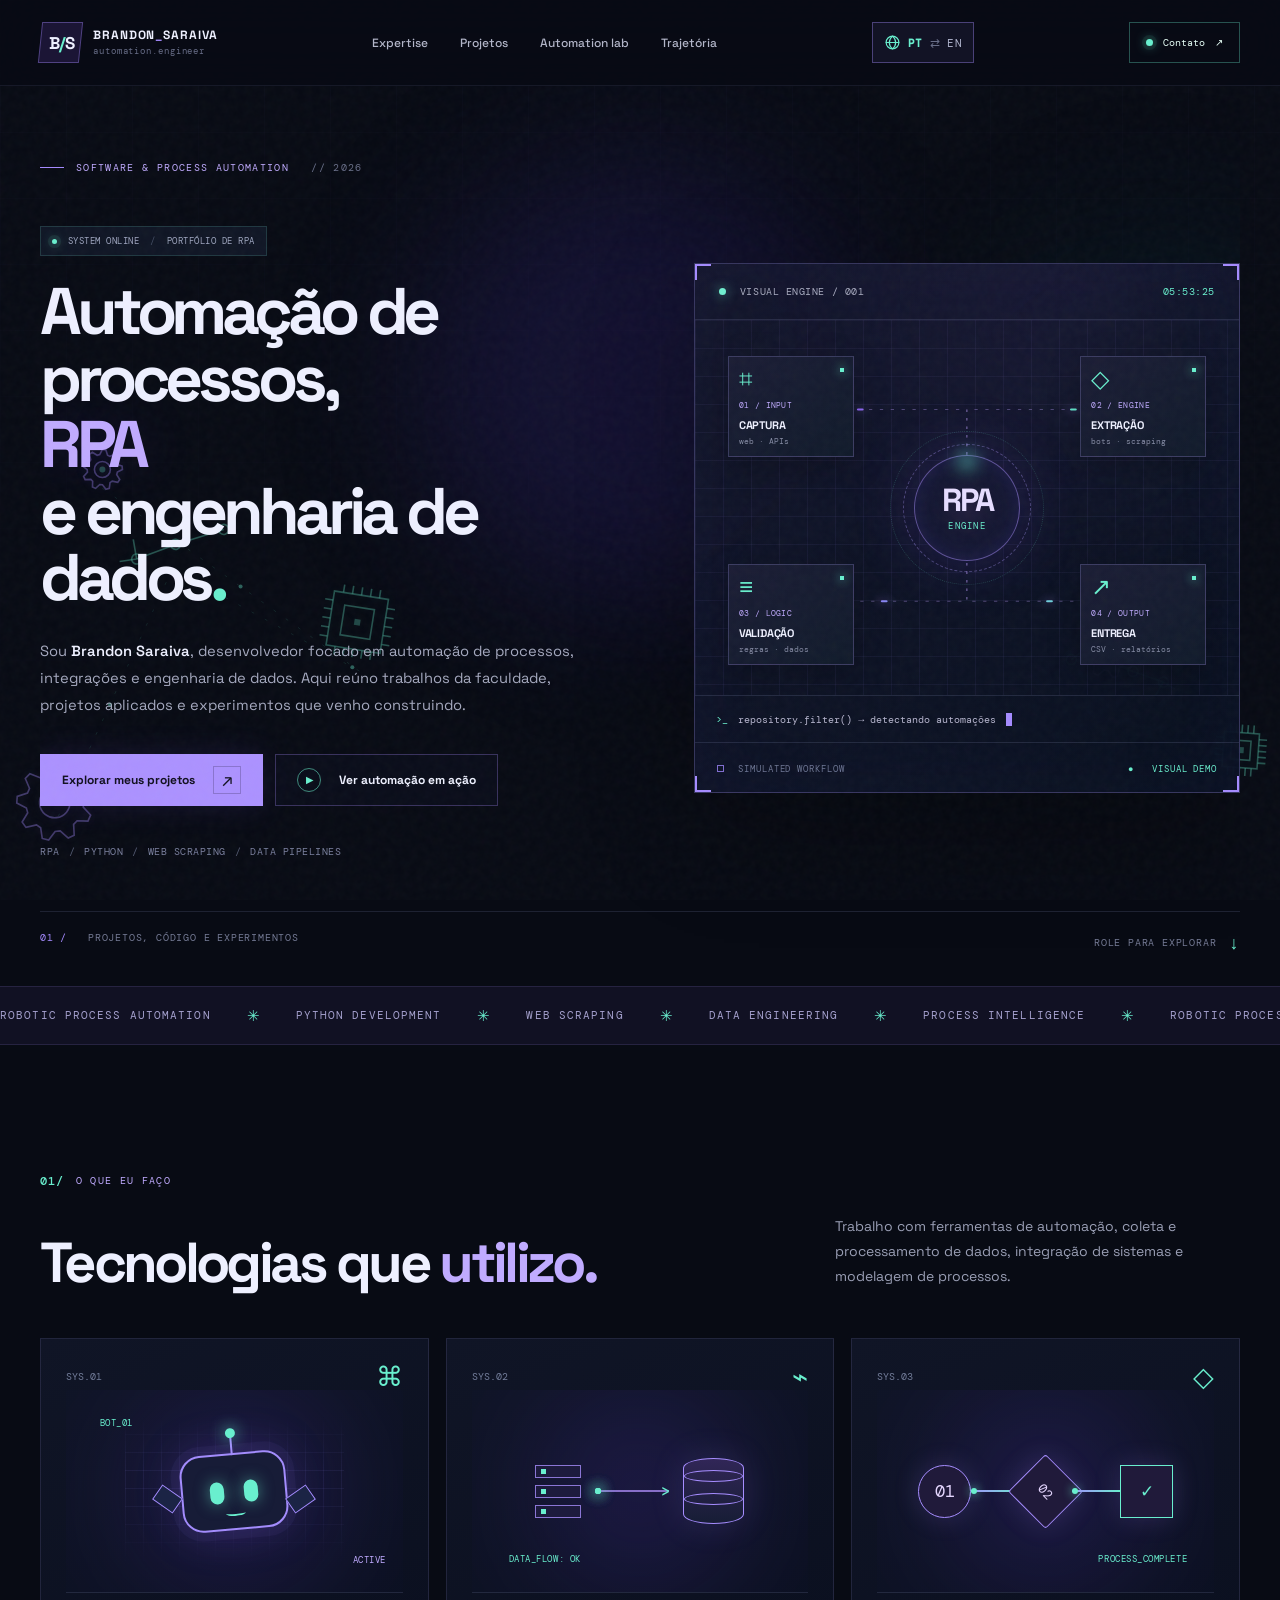
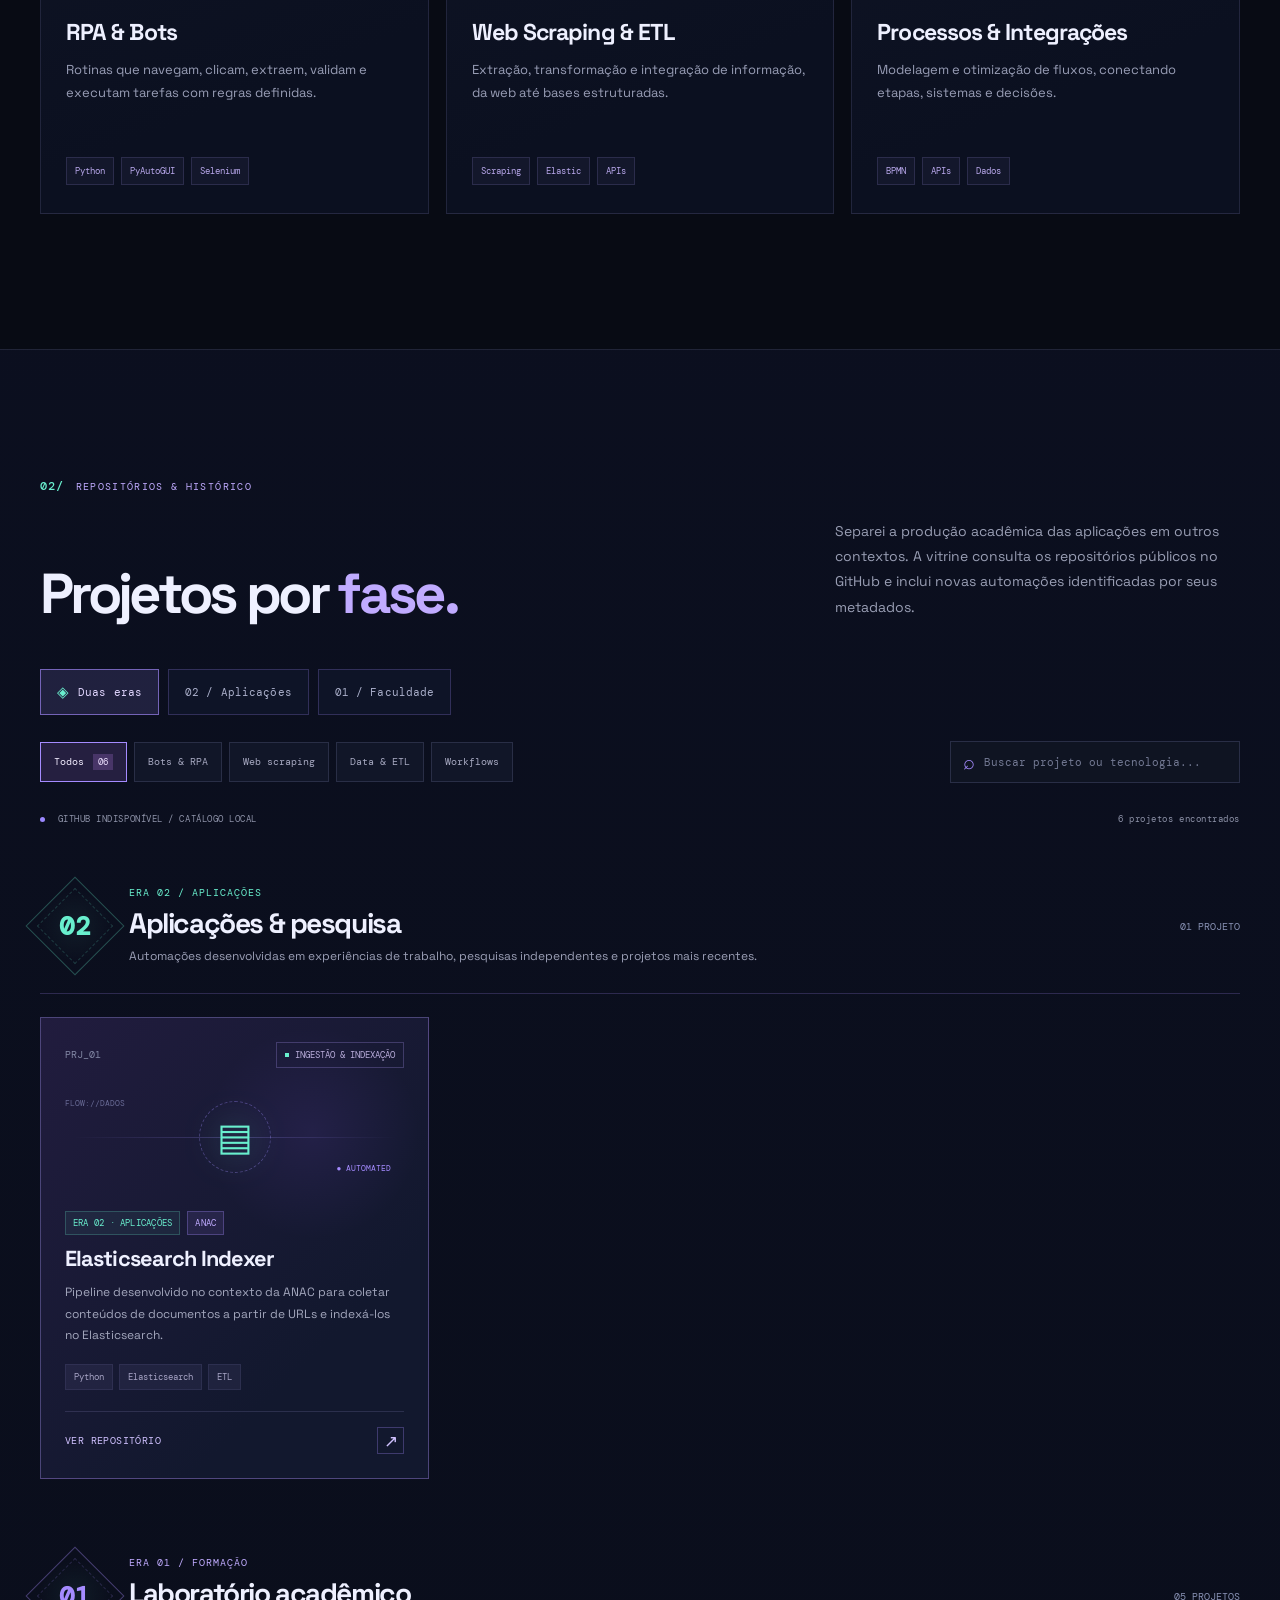
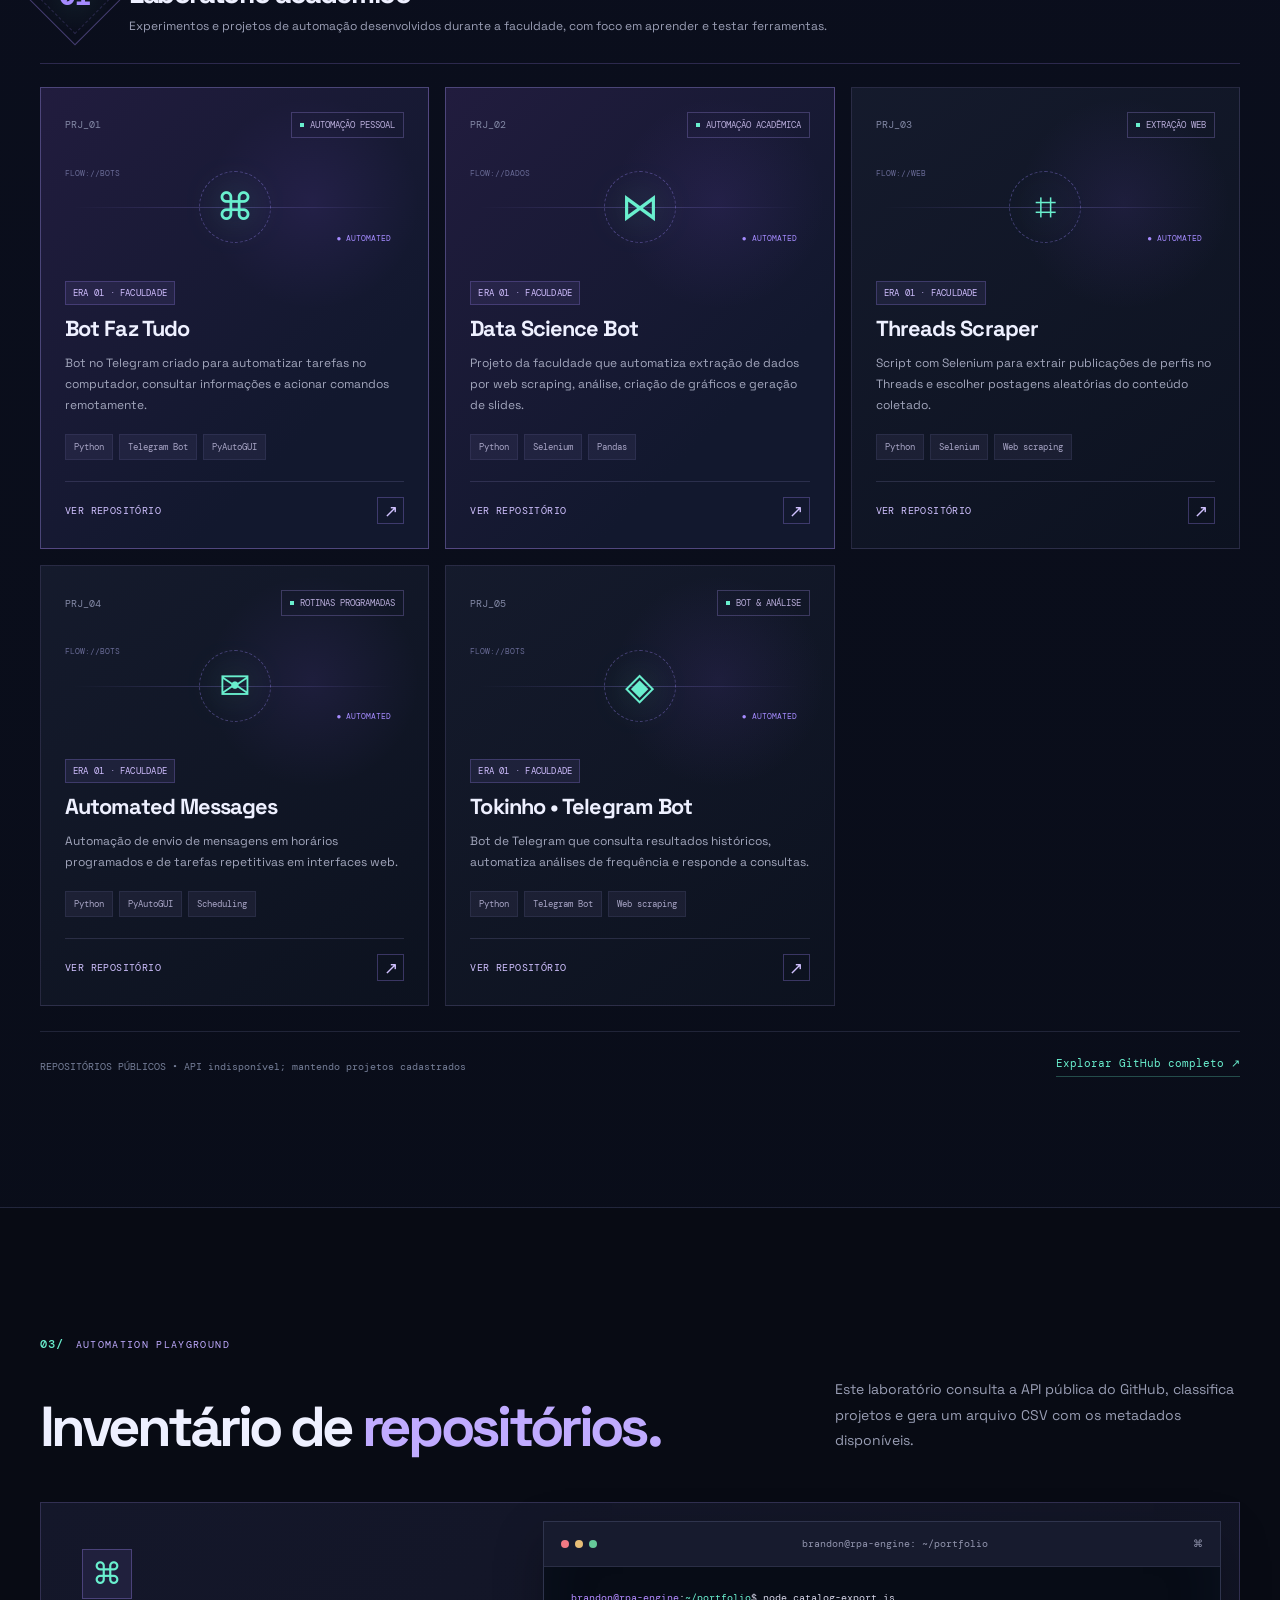
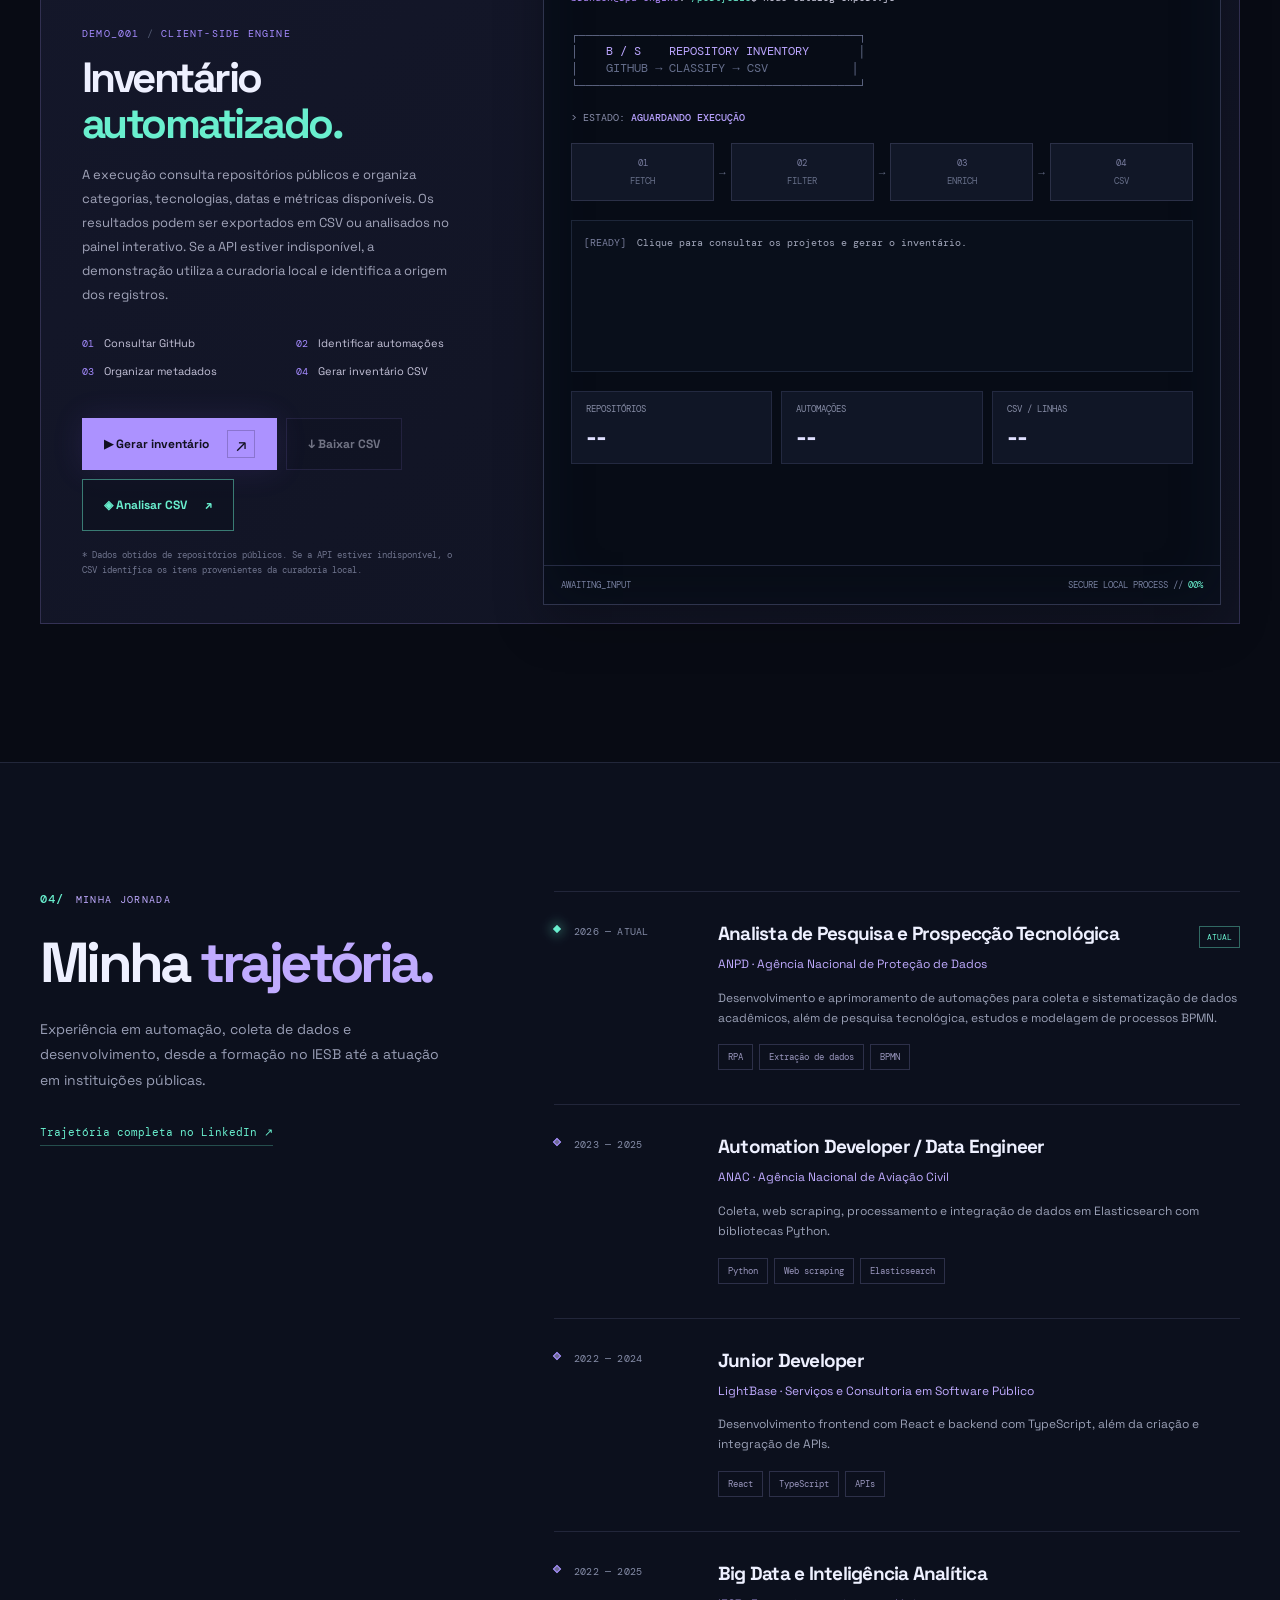
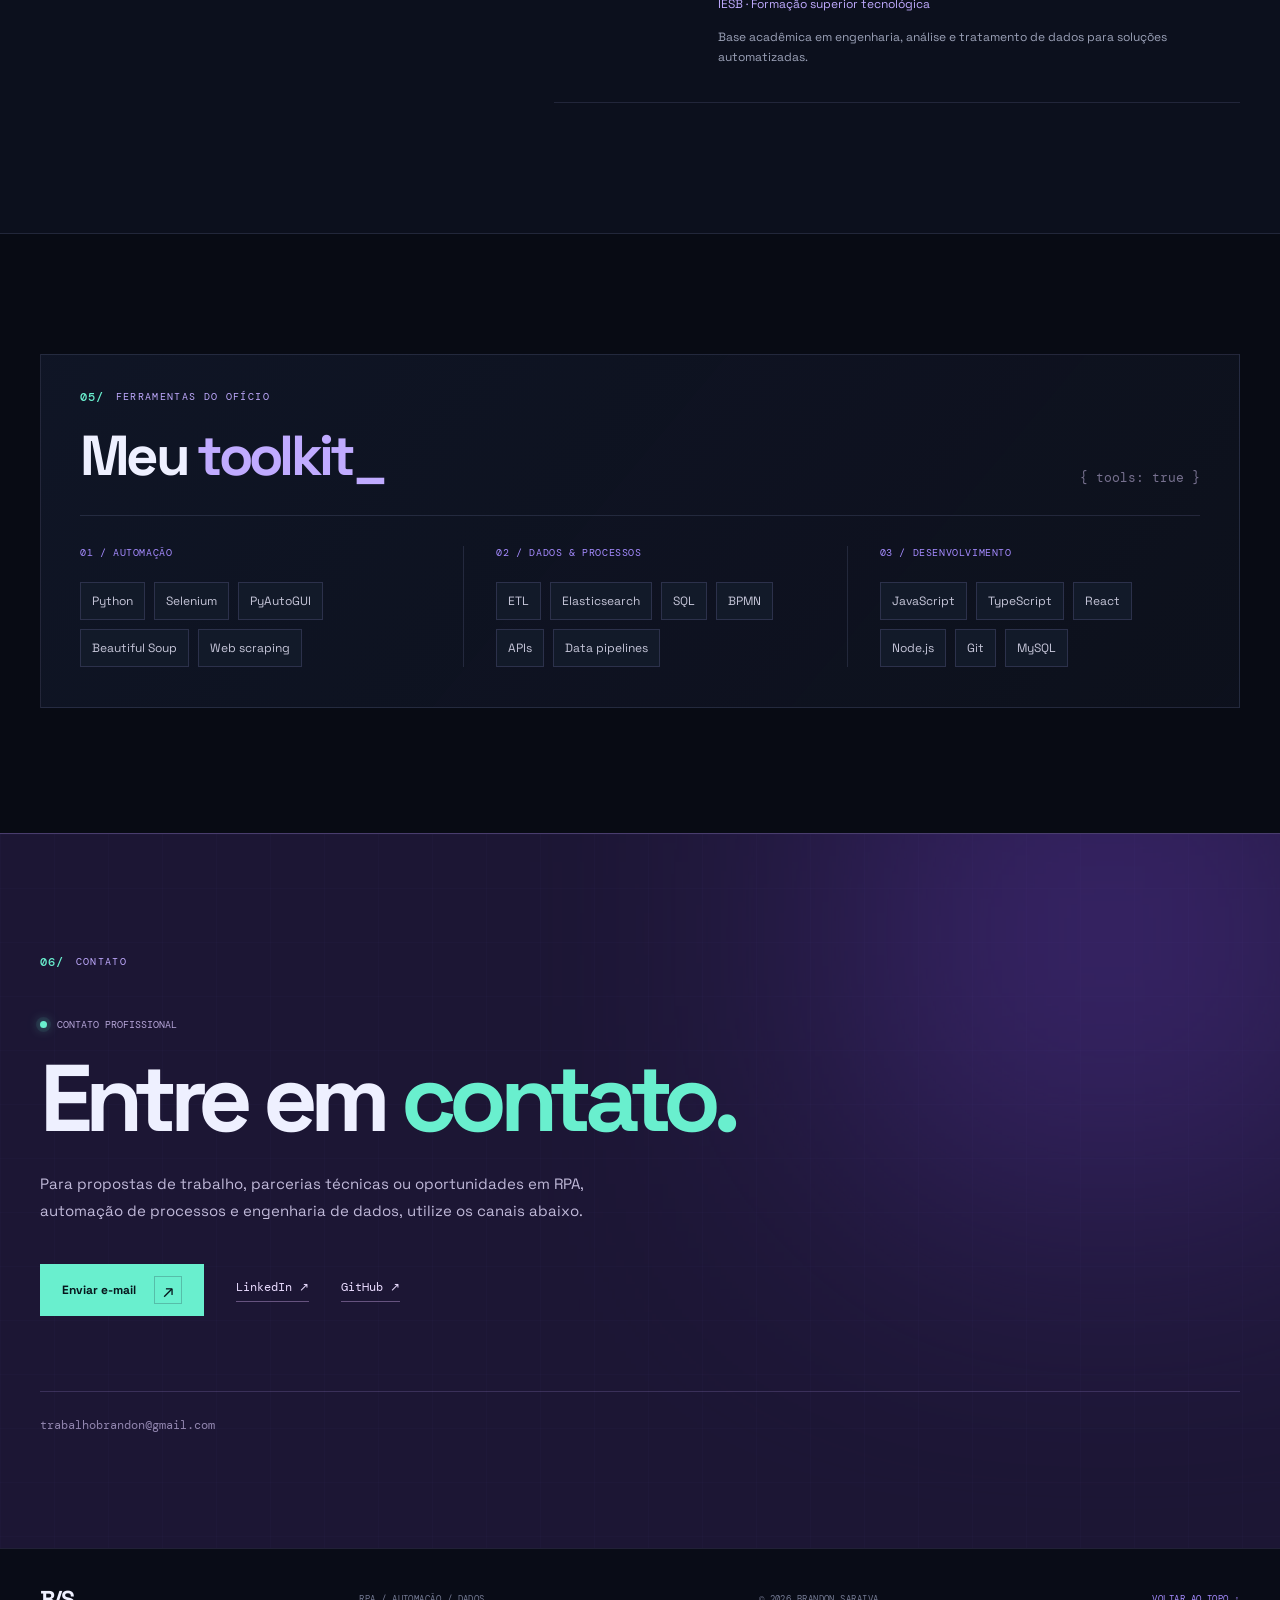
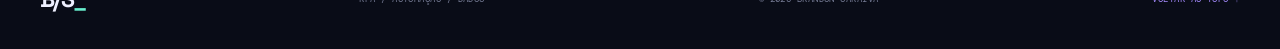
==== index.html @ 3df4113a "ui(insights): campo de busca identifica pesquisa por tecnologia" ====
<!DOCTYPE html>

<html lang="pt-BR">
<head>
<meta charset="utf-8"/>
<meta content="width=device-width, initial-scale=1" name="viewport"/>
<meta content="#080b14" name="theme-color"/>
<meta content="Portfólio de Brandon Saraiva: RPA, automação de processos, web scraping, bots e engenharia de dados. Projetos acadêmicos e aplicações." name="description"/>
<meta content="website" property="og:type"/>
<meta content="Brandon Saraiva | RPA &amp; Automation Engineer" property="og:title"/>
<meta content="Projetos acadêmicos e aplicações em automação de processos, RPA e engenharia de dados." property="og:description"/>
<meta content="dark" name="color-scheme"/>
<title>Brandon Saraiva | RPA &amp; Automation Engineer</title>
<link href="./assets/favicon.svg" rel="icon" type="image/svg+xml"/>
<link href="./site.webmanifest" rel="manifest"/>
<link href="https://fonts.googleapis.com" rel="preconnect"/>
<link crossorigin="" href="https://fonts.gstatic.com" rel="preconnect"/>
<link href="https://fonts.googleapis.com/css2?family=DM+Mono:wght@400;500&amp;family=Space+Grotesk:wght@400;500;600;700&amp;display=swap" rel="stylesheet"/>
<link href="./css/styles.css" rel="stylesheet"/>
<link href="./css/csv-insights.css" rel="stylesheet"/>
<script defer="" src="./js/projects.js"></script>
<script defer="" src="./js/i18n.js"></script><script defer="" src="./js/app.js"></script><script defer="" src="./js/csv-insights.js"></script>
</head>
<body>
<a class="skip-link" href="#conteudo">Ir para conteúdo</a>
<div aria-hidden="true" class="ambient-grid"></div><canvas aria-hidden="true" class="gravity-canvas" id="gravityCanvas"></canvas>
<div aria-hidden="true" class="grain"></div>
<div aria-hidden="true" class="scroll-progress" id="scrollProgress"></div>
<header class="site-header" id="siteHeader">
<div class="nav-inner container">
<a aria-label="Brandon Saraiva, voltar ao início" class="brand" href="#inicio">
<span aria-hidden="true" class="brand-icon"><span>B</span><span class="brand-slash">/</span><span>S</span></span>
<span class="brand-type">BRANDON<span class="brand-line">_</span>SARAIVA <small>automation.engineer</small></span>
</a>
<nav aria-label="Navegação principal" class="desktop-nav">
<a href="#especialidades">Expertise</a>
<a href="#projetos">Projetos</a>
<a href="#laboratorio">Automation lab</a>
<a href="#trajetoria">Trajetória</a>
</nav>
<button aria-label="Switch to English" class="language-switch" id="languageSwitch" title="Switch to English" type="button">
<svg aria-hidden="true" class="globe-icon" fill="none" stroke="currentColor" stroke-linecap="round" stroke-linejoin="round" stroke-width="1.65" viewbox="0 0 24 24"><circle cx="12" cy="12" r="9"></circle><path d="M3 12h18M12 3c3 2.6 4.5 5.7 4.5 9s-1.5 6.4-4.5 9C9 18.4 7.5 15.3 7.5 12S9 5.6 12 3Z"></path></svg>
<span class="language-current" id="languageCurrent">PT</span><span class="language-arrow">⇄</span><span class="language-next" id="languageNext">EN</span>
</button><a class="header-contact" href="#contato"><span class="live-dot"></span> Contato <span aria-hidden="true">↗</span></a>
<button aria-controls="mobileNav" aria-expanded="false" aria-label="Abrir menu" class="mobile-toggle" id="mobileToggle" type="button"><span></span><span></span><span></span></button>
</div>
<nav aria-label="Navegação mobile" class="mobile-nav" hidden="" id="mobileNav">
<a href="#especialidades">Expertise</a>
<a href="#projetos">Projetos</a>
<a href="#laboratorio">Automation lab</a>
<a href="#trajetoria">Trajetória</a>
<a href="#contato">Contato</a>
</nav>
</header>
<main id="conteudo">
<section aria-labelledby="heroTitle" class="hero container" id="inicio">
<div aria-hidden="true" class="hero-glow hero-glow-a"></div>
<div aria-hidden="true" class="hero-glow hero-glow-b"></div>
<div class="hero-copy">
<div class="eyebrow"><span class="eyebrow-line"></span> SOFTWARE &amp; PROCESS AUTOMATION <span class="eyebrow-num">// 2026</span></div>
<div class="hero-flag"><span class="live-dot"></span> SYSTEM ONLINE <span class="hero-flag-separator">/</span> PORTFÓLIO DE RPA</div>
<h1 id="heroTitle">Automação de processos, <span class="display-outline">RPA</span> e engenharia de dados<span class="period">.</span></h1>
<p class="hero-description">Sou <strong>Brandon Saraiva</strong>, desenvolvedor focado em automação de processos, integrações e engenharia de dados. Aqui reúno trabalhos da faculdade, projetos aplicados e experimentos que venho construindo.</p>
<div class="hero-actions">
<a class="button button-primary" href="#projetos"><span>Explorar meus projetos</span><span aria-hidden="true" class="button-icon">↗</span></a>
<a class="button button-ghost" href="#laboratorio"><span aria-hidden="true" class="play-mini">▶</span> Ver automação em ação</a>
</div>
<div aria-label="Áreas de atuação" class="hero-chips"><span>RPA</span><span>PYTHON</span><span>WEB SCRAPING</span><span>DATA PIPELINES</span></div>
</div>
<div aria-label="Representação animada de um fluxo automatizado com etapas de entrada, processamento e entrega" class="hero-visual">
<div class="visual-topline"><span><span class="visual-eye"></span> VISUAL ENGINE / 001</span><span class="visual-clock" id="liveClock">00:00:00</span></div>
<div class="visual-surface">
<canvas aria-hidden="true" class="network-canvas" id="networkCanvas"></canvas>
<div class="flow-diagram">
<svg aria-hidden="true" class="circuit-paths" preserveaspectratio="none" viewbox="0 0 500 440">
<defs><lineargradient id="flowGradient" x1="0" x2="1"><stop offset="0" stop-color="#9567ff"></stop><stop offset="1" stop-color="#65f0d2"></stop></lineargradient></defs>
<path class="wire wire-a" d="M150 105 H250 V205"></path>
<path class="wire wire-b" d="M350 105 H250 V205"></path>
<path class="wire wire-c" d="M250 235 V330 H150"></path>
<path class="wire wire-d" d="M250 235 V330 H350"></path>
<path class="wire-moving wire-a" d="M150 105 H250 V205"></path>
<path class="wire-moving wire-b" d="M350 105 H250 V205"></path>
<path class="wire-moving wire-c" d="M250 235 V330 H150"></path>
<path class="wire-moving wire-d" d="M250 235 V330 H350"></path>
</svg>
<div class="flow-node node-top-left"><span class="node-symbol">⌗</span><span>01 / INPUT</span><strong>CAPTURA</strong><small>web · APIs</small></div>
<div class="flow-node node-top-right"><span class="node-symbol">◇</span><span>02 / ENGINE</span><strong>EXTRAÇÃO</strong><small>bots · scraping</small></div>
<div class="flow-core"><span class="flow-orbit orbit-one"></span><span class="flow-orbit orbit-two"></span><span class="core-text"><strong>RPA</strong><small>ENGINE</small></span></div>
<div class="flow-node node-bottom-left"><span class="node-symbol">≡</span><span>03 / LOGIC</span><strong>VALIDAÇÃO</strong><small>regras · dados</small></div>
<div class="flow-node node-bottom-right"><span class="node-symbol">↗</span><span>04 / OUTPUT</span><strong>ENTREGA</strong><small>CSV · relatórios</small></div>
</div>
</div>
<div class="visual-console"><span class="console-prompt">&gt;_</span><span aria-live="off" class="console-output" id="heroConsole">workflow.execute() → aguardando eventos</span><span class="console-cursor"></span></div>
<div class="visual-bottom"><span><span class="tiny-square"></span> SIMULATED WORKFLOW</span><span class="visual-signal">●   VISUAL DEMO</span></div>
<span aria-hidden="true" class="visual-corner corner-tl"></span><span aria-hidden="true" class="visual-corner corner-tr"></span><span aria-hidden="true" class="visual-corner corner-bl"></span><span aria-hidden="true" class="visual-corner corner-br"></span>
</div>
<div class="hero-bottom"><div><span class="hero-bottom-index">01 /</span> PROJETOS, CÓDIGO E EXPERIMENTOS</div><div class="hero-scroll">ROLE PARA EXPLORAR <span class="scroll-icon">↓</span></div></div>
</section>
<div aria-label="Tecnologias e especialidades" class="ticker"><div aria-hidden="true" class="ticker-track"><span>ROBOTIC PROCESS AUTOMATION</span><b>✳</b><span>PYTHON DEVELOPMENT</span><b>✳</b><span>WEB SCRAPING</span><b>✳</b><span>DATA ENGINEERING</span><b>✳</b><span>PROCESS INTELLIGENCE</span><b>✳</b><span>ROBOTIC PROCESS AUTOMATION</span><b>✳</b><span>PYTHON DEVELOPMENT</span><b>✳</b><span>WEB SCRAPING</span><b>✳</b><span>DATA ENGINEERING</span><b>✳</b><span>PROCESS INTELLIGENCE</span><b>✳</b></div></div>
<section aria-labelledby="expertiseTitle" class="section section-expertise container" id="especialidades">
<div class="section-heading" data-reveal=""><div class="section-kicker"><span class="section-number">01/</span> O QUE EU FAÇO</div><div class="heading-split"><h2 id="expertiseTitle">Tecnologias que <span>utilizo.</span></h2><p>Trabalho com ferramentas de automação, coleta e processamento de dados, integração de sistemas e modelagem de processos.</p></div></div>
<div class="expertise-grid">
<article class="expertise-card" data-reveal=""><div class="expertise-card-head"><span class="card-index">SYS.01</span><span class="expertise-icon">⌘</span></div><div aria-hidden="true" class="expertise-illustration robot-illustration"><span class="illustration-grid"></span><span class="robot-body"><span class="robot-eye"></span><span class="robot-eye"></span><span class="robot-mouth"></span></span><span class="robot-arm robot-arm-left"></span><span class="robot-arm robot-arm-right"></span><span class="orbit-label orbit-a">BOT_01</span><span class="orbit-label orbit-b">ACTIVE</span></div><h3>RPA &amp; Bots</h3><p>Rotinas que navegam, clicam, extraem, validam e executam tarefas com regras definidas.</p><div class="expertise-tags"><span>Python</span><span>PyAutoGUI</span><span>Selenium</span></div></article>
<article class="expertise-card" data-reveal=""><div class="expertise-card-head"><span class="card-index">SYS.02</span><span class="expertise-icon">⌁</span></div><div aria-hidden="true" class="expertise-illustration pipeline-illustration"><div class="pipe-column"><span></span><span></span><span></span></div><div class="pipe-line"><i></i><i></i><i></i></div><div class="pipe-database"><span></span><span></span></div><span class="orbit-label pipe-label">DATA_FLOW: OK</span></div><h3>Web Scraping &amp; ETL</h3><p>Extração, transformação e integração de informação, da web até bases estruturadas.</p><div class="expertise-tags"><span>Scraping</span><span>Elastic</span><span>APIs</span></div></article>
<article class="expertise-card" data-reveal=""><div class="expertise-card-head"><span class="card-index">SYS.03</span><span class="expertise-icon">◇</span></div><div aria-hidden="true" class="expertise-illustration workflow-illustration"><span class="wf-node wf-one">01</span><span class="wf-route wf-route-one"></span><span class="wf-node wf-two">02</span><span class="wf-route wf-route-two"></span><span class="wf-node wf-three">✓</span><span class="orbit-label wf-label">PROCESS_COMPLETE</span></div><h3>Processos &amp; Integrações</h3><p>Modelagem e otimização de fluxos, conectando etapas, sistemas e decisões.</p><div class="expertise-tags"><span>BPMN</span><span>APIs</span><span>Dados</span></div></article>
</div>
</section>
<section aria-labelledby="projectsTitle" class="section section-projects" id="projetos">
<div class="container">
<div class="section-heading" data-reveal=""><div class="section-kicker"><span class="section-number">02/</span> REPOSITÓRIOS &amp; HISTÓRICO</div><div class="heading-split"><h2 id="projectsTitle">Projetos por <span>fase.</span></h2><p>Separei a produção acadêmica das aplicações em outros contextos. A vitrine consulta os repositórios públicos no GitHub e inclui novas automações identificadas por seus metadados.</p></div></div>
<div aria-label="Filtrar projetos por período" class="era-switch" role="group">
<button aria-pressed="true" class="era-button active" data-era-filter="ambas" type="button"><span class="era-switch-icon">◈</span> Duas eras</button>
<button aria-pressed="false" class="era-button" data-era-filter="aplicada" type="button">02 / Aplicações</button>
<button aria-pressed="false" class="era-button" data-era-filter="academica" type="button">01 / Faculdade</button>
</div><div class="project-tools" data-reveal=""><div aria-label="Filtrar projetos por especialidade" class="filter-list" role="group"><button aria-pressed="true" class="filter active" data-filter="todos" type="button">Todos <span id="allCount">06</span></button><button aria-pressed="false" class="filter" data-filter="bots" type="button">Bots &amp; RPA</button><button aria-pressed="false" class="filter" data-filter="web" type="button">Web scraping</button><button aria-pressed="false" class="filter" data-filter="dados" type="button">Data &amp; ETL</button><button aria-pressed="false" class="filter" data-filter="fluxos" type="button">Workflows</button></div><label class="project-search"><span aria-hidden="true">⌕</span><span class="sr-only">Buscar projetos</span><input autocomplete="off" id="projectSearch" placeholder="Buscar projeto ou tecnologia..." type="search"/></label></div>
<div class="project-meta"><span id="projectSource"><span class="meta-dot"></span> CURADORIA LOCAL ATIVA</span><span aria-live="polite" id="projectResult" role="status">06 projetos encontrados</span></div>
<div class="era-sections" id="eraSections">
<section aria-labelledby="eraAppliedTitle" class="projects-era projects-era-applied" data-era="aplicada">
<div class="era-heading"><div aria-hidden="true" class="era-orbit"><span>02</span></div><div class="era-heading-main"><span class="era-eyebrow">ERA 02 / APLICAÇÕES</span><h3 id="eraAppliedTitle">Aplicações &amp; pesquisa</h3><p>Automações desenvolvidas em experiências de trabalho, pesquisas independentes e projetos mais recentes.</p></div><span class="era-counter" id="appliedCount">00 PROJETOS</span></div>
<div class="project-grid" id="appliedGrid"></div></section>
<section aria-labelledby="eraAcademicTitle" class="projects-era projects-era-academic" data-era="academica">
<div class="era-heading"><div aria-hidden="true" class="era-orbit"><span>01</span></div><div class="era-heading-main"><span class="era-eyebrow">ERA 01 / FORMAÇÃO</span><h3 id="eraAcademicTitle">Laboratório acadêmico</h3><p>Experimentos e projetos de automação desenvolvidos durante a faculdade, com foco em aprender e testar ferramentas.</p></div><span class="era-counter" id="academicCount">00 PROJETOS</span></div>
<div class="project-grid" id="academicGrid"></div></section></div>
<div class="empty-state" hidden="" id="projectEmpty"><span>NO_MATCH.EXE</span><h3>Nenhum projeto encontrado</h3><p>Tente outra busca ou selecione “Todos”.</p><button class="button button-ghost" id="resetFilters" type="button">Limpar filtros ↗</button></div>
<div class="projects-footer"><span>REPOSITÓRIOS PÚBLICOS • <span id="projectSyncText">Projetos selecionados</span></span><a class="text-link" href="https://github.com/BrandonSaraiva?tab=repositories" rel="noopener noreferrer" target="_blank">Explorar GitHub completo <span aria-hidden="true">↗</span></a></div>
</div>
</section>
<section aria-labelledby="labTitle" class="section section-lab container" id="laboratorio">
<div class="section-heading" data-reveal=""><div class="section-kicker"><span class="section-number">03/</span> AUTOMATION PLAYGROUND</div><div class="heading-split"><h2 id="labTitle">Inventário de <span>repositórios.</span></h2><p>Este laboratório consulta a API pública do GitHub, classifica projetos e gera um arquivo CSV com os metadados disponíveis.</p></div></div>
<div class="lab-layout" data-reveal="">
<div class="lab-intro"><div aria-hidden="true" class="lab-icon">⌘</div><div class="lab-serial">DEMO_001 <span>/</span> CLIENT-SIDE ENGINE</div><h3>Inventário<br/><em>automatizado.</em></h3><p>A execução consulta repositórios públicos e organiza categorias, tecnologias, datas e métricas disponíveis. Os resultados podem ser exportados em CSV ou analisados no painel interativo. Se a API estiver indisponível, a demonstração utiliza a curadoria local e identifica a origem dos registros.</p><div class="lab-commands"><span><b>01</b> Consultar GitHub</span><span><b>02</b> Identificar automações</span><span><b>03</b> Organizar metadados</span><span><b>04</b> Gerar inventário CSV</span></div><div class="lab-actions"><button class="button button-primary" id="runDemo" type="button"><span id="runDemoLabel">▶   Executar fluxo</span><span aria-hidden="true" class="button-icon">↗</span></button><button class="button button-ghost" disabled="" id="downloadCsv" type="button">↓ Baixar CSV</button><button class="button button-ghost insight-trigger" id="openCsvExplorer" type="button"><span data-insight-text="open">◈ Analisar CSV</span> <span aria-hidden="true">↗</span></button></div><p class="lab-disclaimer">* Dados obtidos de repositórios públicos. Se a API estiver indisponível, o CSV identifica os itens provenientes da curadoria local.</p></div>
<div aria-label="Terminal de demonstração de automação" class="terminal" role="region"><div class="terminal-titlebar"><span class="terminal-dots"><i></i><i></i><i></i></span><span>brandon@rpa-engine: ~/portfolio</span><span>⌘</span></div><div class="terminal-body"><div class="terminal-path"><span class="terminal-purple">brandon@rpa-engine</span>:<span class="terminal-cyan">~/portfolio</span>$ node catalog-export.js</div><div aria-hidden="true" class="terminal-ascii">┌───────────────────────────────────────┐
│    <span>B / S    REPOSITORY INVENTORY</span>       │
│    GITHUB → CLASSIFY → CSV            │
└───────────────────────────────────────┘</div><div class="terminal-status">&gt; ESTADO: <strong id="demoState">AGUARDANDO EXECUÇÃO</strong></div><div aria-label="Etapas do processamento" class="terminal-stages" id="demoStages"><div class="terminal-stage" data-stage="0"><span>01</span> FETCH</div><span class="stage-arrow">→</span><div class="terminal-stage" data-stage="1"><span>02</span> FILTER</div><span class="stage-arrow">→</span><div class="terminal-stage" data-stage="2"><span>03</span> ENRICH</div><span class="stage-arrow">→</span><div class="terminal-stage" data-stage="3"><span>04</span> CSV</div></div><div aria-live="polite" aria-relevant="additions" class="terminal-log" id="demoLog" role="log"><div class="log-entry"><span class="log-time">[READY]</span> Clique para consultar os projetos e gerar o inventário.</div></div><div class="terminal-metrics"><div><span>REPOSITÓRIOS</span><strong id="metricInput">--</strong></div><div><span>AUTOMAÇÕES</span><strong id="metricValid">--</strong></div><div><span>CSV / LINHAS</span><strong id="metricOutput">--</strong></div></div></div><div class="terminal-footer"><span id="demoProgressLabel">AWAITING_INPUT</span><span>SECURE LOCAL PROCESS // <span id="demoProgress">00%</span></span></div></div>
</div>
</section>
<section aria-labelledby="timelineTitle" class="section section-timeline" id="trajetoria"><div class="container timeline-layout"><div class="timeline-intro" data-reveal=""><div class="section-kicker"><span class="section-number">04/</span> MINHA JORNADA</div><h2 id="timelineTitle">Minha <span>trajetória.</span></h2><p>Experiência em automação, coleta de dados e desenvolvimento, desde a formação no IESB até a atuação em instituições públicas.</p><a class="text-link" href="https://www.linkedin.com/in/brandon-saraiva-006a4823b/" rel="noopener noreferrer" target="_blank">Trajetória completa no LinkedIn ↗</a></div><div class="timeline-list" data-reveal="">
<article class="timeline-item current"><div class="timeline-year">2026 — ATUAL</div><div><div class="timeline-job-head"><h3>Analista de Pesquisa e Prospecção Tecnológica</h3><span class="timeline-current">ATUAL</span></div><p class="timeline-company">ANPD · Agência Nacional de Proteção de Dados</p><p>Desenvolvimento e aprimoramento de automações para coleta e sistematização de dados acadêmicos, além de pesquisa tecnológica, estudos e modelagem de processos BPMN.</p><div class="timeline-skills"><span>RPA</span><span>Extração de dados</span><span>BPMN</span></div></div></article>
<article class="timeline-item"><div class="timeline-year">2023 — 2025</div><div><h3>Automation Developer / Data Engineer</h3><p class="timeline-company">ANAC · Agência Nacional de Aviação Civil</p><p>Coleta, web scraping, processamento e integração de dados em Elasticsearch com bibliotecas Python.</p><div class="timeline-skills"><span>Python</span><span>Web scraping</span><span>Elasticsearch</span></div></div></article>
<article class="timeline-item"><div class="timeline-year">2022 — 2024</div><div><h3>Junior Developer</h3><p class="timeline-company">LightBase · Serviços e Consultoria em Software Público</p><p>Desenvolvimento frontend com React e backend com TypeScript, além da criação e integração de APIs.</p><div class="timeline-skills"><span>React</span><span>TypeScript</span><span>APIs</span></div></div></article>
<article class="timeline-item timeline-education"><div class="timeline-year">2022 — 2025</div><div><h3>Big Data e Inteligência Analítica</h3><p class="timeline-company">IESB · Formação superior tecnológica</p><p>Base acadêmica em engenharia, análise e tratamento de dados para soluções automatizadas.</p></div></article>
</div></div></section>
<section aria-labelledby="stackTitle" class="section section-stack container" id="stack"><div class="stack-panel" data-reveal=""><div class="stack-head"><div><div class="section-kicker"><span class="section-number">05/</span> FERRAMENTAS DO OFÍCIO</div><h2 id="stackTitle">Meu <span>toolkit_</span></h2></div><span aria-hidden="true" class="stack-decoration">{ tools: true }</span></div><div class="stack-grid"><div class="stack-group"><h3>01 / AUTOMAÇÃO</h3><div class="skill-cloud"><span>Python</span><span>Selenium</span><span>PyAutoGUI</span><span>Beautiful Soup</span><span>Web scraping</span></div></div><div class="stack-group"><h3>02 / DADOS &amp; PROCESSOS</h3><div class="skill-cloud"><span>ETL</span><span>Elasticsearch</span><span>SQL</span><span>BPMN</span><span>APIs</span><span>Data pipelines</span></div></div><div class="stack-group"><h3>03 / DESENVOLVIMENTO</h3><div class="skill-cloud"><span>JavaScript</span><span>TypeScript</span><span>React</span><span>Node.js</span><span>Git</span><span>MySQL</span></div></div></div></div></section>
<section aria-labelledby="contactTitle" class="section section-contact" id="contato"><div aria-hidden="true" class="contact-neon"></div><div class="container contact-content" data-reveal=""><div class="section-kicker"><span class="section-number">06/</span> CONTATO</div><div class="contact-overline"><span class="live-dot"></span> CONTATO PROFISSIONAL</div><h2 id="contactTitle">Entre em <span>contato.</span></h2><p>Para propostas de trabalho, parcerias técnicas ou oportunidades em RPA, automação de processos e engenharia de dados, utilize os canais abaixo.</p><div class="contact-actions"><a class="button button-contact" href="mailto:trabalhobrandon@gmail.com?subject=Contato%20profissional%20%7C%20Portf%C3%B3lio%20Brandon%20Saraiva"><span>Enviar e-mail</span><span aria-hidden="true" class="button-icon">↗</span></a><a class="contact-link" href="https://www.linkedin.com/in/brandon-saraiva-006a4823b/" rel="noopener noreferrer" target="_blank">LinkedIn ↗</a><a class="contact-link" href="https://github.com/BrandonSaraiva" rel="noopener noreferrer" target="_blank">GitHub ↗</a></div><div class="contact-email">trabalhobrandon@gmail.com</div></div></section>
</main>
<footer class="site-footer"><div class="container footer-inner"><a class="footer-brand" href="#inicio">B/S<span>_</span></a><span>RPA / AUTOMAÇÃO / DADOS</span><span>© <span id="copyrightYear">2026</span> BRANDON SARAIVA</span><a class="footer-top" href="#inicio">VOLTAR AO TOPO ↑</a></div></footer>

<!-- The CSV analysis works fully offline: the selected file never leaves the browser. -->
<dialog class="insights-modal" id="csvInsightDialog" aria-labelledby="insightTitle" aria-describedby="insightSubtitle">
  <div class="insight-shell">
    <div class="insight-head">
      <div>
        <div class="insight-kicker" data-insight-text="eyebrow">DEMO_002 / DATA EXPLORER</div>
        <h2 id="insightTitle" data-insight-text="title">Análise do inventário.</h2>
        <p id="insightSubtitle" data-insight-text="subtitle">Compare projetos, tecnologias e características dos repositórios com filtros interativos.</p>
      </div>
      <button id="insightClose" type="button" class="insight-close" aria-label="Fechar">×</button>
    </div>
    <div class="insight-source-zone">
      <label class="insight-drop" id="insightDrop" for="insightUpload">
        <span class="insight-drop-icon" aria-hidden="true">⇧</span>
        <span><strong data-insight-text="upload">Selecionar arquivo CSV</strong><small data-insight-text="drop">Clique para escolher ou arraste um CSV exportado pela demonstração.</small></span>
        <input type="file" class="insight-file-input" id="insightUpload" accept=".csv,text/csv" aria-label="Escolher arquivo CSV"/>
      </label>
      <div class="insight-source-side">
        <button type="button" class="insight-use-current" id="insightUseGenerated" disabled data-insight-text="current">Usar CSV recém-gerado</button>
        <small data-insight-text="privacy">Leitura 100% local no navegador. Nenhum arquivo é enviado.</small>
      </div>
    </div>
    <p id="insightError" class="insight-error" role="alert" hidden></p>
    <div id="insightEmpty" class="insight-empty">
      <span class="insight-empty-glyph" aria-hidden="true">⌁⌁</span>
      <h3 data-insight-text="emptyTitle">Nenhum arquivo carregado.</h3>
      <p data-insight-text="emptyBody">O painel analisa o inventário CSV da demonstração. É possível selecionar um arquivo existente ou utilizar o inventário gerado nesta sessão.</p>
    </div>
    <div id="insightDashboard" class="insight-dashboard" hidden>
      <div id="insightFileLabel" class="insight-file-label" aria-live="polite"></div>
      <div class="insight-filters" role="group" aria-label="Filtros do inventário">
        <div class="insight-filter-field"><label for="insightCategory" data-insight-text="filterCat">Categoria</label><select id="insightCategory"></select></div>
        <div class="insight-filter-field"><label for="insightEra" data-insight-text="filterEra">Origem do projeto</label><select id="insightEra"></select></div>
        <div class="insight-filter-field"><label for="insightSource" data-insight-text="filterSource">Fonte dos metadados</label><select id="insightSource"></select></div>
        <div class="insight-filter-field"><label for="insightSearch" data-insight-text="filterSearch">Buscar tecnologia</label><input id="insightSearch" type="search" autocomplete="off" placeholder="Nome da tecnologia..." data-insight-placeholder="filterSearchPlaceholder"/></div>
      </div>
      <div class="insight-filters-footer">
        <button type="button" id="insightClearFilters" class="insight-clear" data-insight-text="clear">Limpar filtros</button>
        <span id="insightActiveFilter" class="insight-active-filter" data-insight-text="filtered" hidden>Filtro ativo</span>
      </div>
      <div class="insight-kpis" aria-label="Resumo dos projetos filtrados">
        <div class="insight-kpi"><small data-insight-text="selected">Repositórios</small><strong id="insightMetricTotal">0</strong></div>
        <div class="insight-kpi"><small data-insight-text="api">Categorias</small><strong id="insightMetricApi">0</strong></div>
        <div class="insight-kpi"><small data-insight-text="techs">Tecnologias</small><strong id="insightMetricTech">0</strong></div>
        <div class="insight-kpi"><small data-insight-text="push">Linguagens principais</small><strong id="insightMetricPush">0</strong></div>
      </div>
      <p id="insightNoResults" class="insight-no-results" data-insight-text="noFilter" hidden>Nenhum projeto corresponde aos filtros. Limpe os filtros para explorar novamente.</p>
      <div class="insight-grid">
        <section class="insight-card" aria-labelledby="insightCatTitle"><div class="insight-card-kicker">01 / CATEGORY SIGNAL</div><h3 id="insightCatTitle" data-insight-text="donutTitle">Projetos por categoria</h3><p data-insight-text="donutNote">Distribuição por área de atuação. Selecione uma categoria para filtrar.</p>
          <div class="insight-donut-layout"><div id="insightDonut" class="insight-donut" role="img" aria-label="Distribuição por categoria"><div class="insight-donut-hole"><strong id="insightDonutNumber">0</strong><small id="insightDonutCaption">projetos</small></div></div><div id="insightCategoriesLegend" class="insight-categories-legend"></div></div>
        </section>
        <section class="insight-card" aria-labelledby="insightTechTitle"><div class="insight-card-kicker">02 / TECH STACK</div><h3 id="insightTechTitle" data-insight-text="techTitle">Tecnologias mais utilizadas</h3><p data-insight-text="techNote">Quantidade de projetos que utilizam cada tecnologia; repetições dentro do mesmo repositório não são contabilizadas.</p><div id="insightTechBars" class="insight-tech-bars"></div></section>
        <section class="insight-card insight-card-wide insight-stack-card" aria-labelledby="insightStackTitle">
          <div class="insight-card-kicker">03 / TECHNOLOGY MAP</div>
          <h3 id="insightStackTitle" data-insight-text="stackTitle">Tecnologias por repositório</h3>
          <p data-insight-text="stackNote">Cada ponto indica uma tecnologia presente em um projeto. Selecione a linha para filtrar; o nome do repositório abre o código no GitHub.</p>
          <div id="insightStackMap" class="insight-stack-map" role="group" aria-label="Tecnologias utilizadas por repositório"></div>
          <div id="insightStackSummary" class="insight-stack-summary" aria-live="polite"></div>
        </section>
        <section class="insight-card" aria-labelledby="insightMatrixTitle"><div class="insight-card-kicker">04 / PROJECT MATRIX</div><h3 id="insightMatrixTitle" data-insight-text="matrixTitle">Categorias e contextos</h3><p data-insight-text="matrixNote">Comparação entre projetos acadêmicos e aplicações profissionais, conforme a organização do portfólio.</p><div id="insightMatrix" class="insight-matrix"></div></section>
        <section class="insight-card" aria-labelledby="insightRankTitle"><div class="insight-card-kicker">05 / REPOSITORY HIGHLIGHTS</div><h3 id="insightRankTitle" data-insight-text="rankTitle">Comparativo de repositórios</h3><p id="insightRankNote"></p><div id="insightRank" class="insight-rank-list"></div></section>
      </div>
      <p class="insight-bottom-note" data-insight-text="missingMeta">A análise utiliza somente os dados presentes no CSV. Campos ausentes não são estimados e valores iguais a zero são preservados.</p>
    </div>
  </div>
</dialog>
<noscript><div class="noscript-note">Este site usa JavaScript para exibir o catálogo interativo e a demonstração. Consulte os projetos em <a href="https://github.com/BrandonSaraiva">github.com/BrandonSaraiva</a>.</div></noscript>
</body>
</html>
---- css/styles.css ----
/* ==========================================================
   BRANDON SARAIVA / RPA PORTFOLIO
   Static, responsive, accessible; no framework/build step.
   ========================================================== */
:root {
  --bg: #080b14; --bg-soft: #0d1120; --panel: #101525; --panel-2: #111a29;
  --white: #eef0ff; --muted: #9b9fb6; --subtle: #686e88;
  --line: rgba(188,194,255,.13); --purple: #a58bff; --purple-bright: #c0abff;
  --cyan: #69efce; --pink: #e77eff; --mono: 'DM Mono', 'Consolas', 'Courier New', monospace;
  --display: 'Space Grotesk', 'Segoe UI', Arial, sans-serif;
  --ease: cubic-bezier(.22,1,.36,1); --header: 86px;
}
*, *::before, *::after { box-sizing: border-box; }
html { scroll-behavior: smooth; scroll-padding-top: 106px; }
body { margin: 0; overflow-x: hidden; background: var(--bg); color: var(--white); font-family: var(--display); -webkit-font-smoothing: antialiased; }
body::selection, ::selection { background: var(--purple); color: var(--bg); }
a { color: inherit; text-decoration: none; }
button, input { font: inherit; }
button { cursor: pointer; }
button:disabled { cursor: not-allowed; }
img, svg { max-width: 100%; }
a:focus-visible, button:focus-visible, input:focus-visible { outline: 2px solid var(--cyan); outline-offset: 4px; }
[hidden] { display: none !important; }
.container { width: min(100% - 80px, 1360px); margin-inline: auto; }
.sr-only { position: absolute; width: 1px; height: 1px; padding: 0; margin: -1px; overflow: hidden; clip: rect(0,0,0,0); white-space: nowrap; border: 0; }
.skip-link { position: fixed; z-index: 300; top: -120px; left: 20px; padding: 12px 20px; background: var(--cyan); color: #071018; font-weight: 700; }
.skip-link:focus { top: 12px; }
.ambient-grid { position: absolute; width: 100%; height: 900px; top: 0; left: 0; pointer-events: none; opacity: .26; background-image: linear-gradient(rgba(126,112,212,.09) 1px,transparent 1px),linear-gradient(90deg,rgba(126,112,212,.09) 1px,transparent 1px); background-size: 66px 66px; -webkit-mask-image: linear-gradient(to bottom,black,transparent); mask-image: linear-gradient(to bottom,black,transparent); }
.grain { pointer-events: none; position: fixed; inset: 0; z-index: 45; opacity: .09; background-image: url("data:image/svg+xml,%3Csvg viewBox='0 0 160 160' xmlns='http://www.w3.org/2000/svg'%3E%3Cfilter id='n'%3E%3CfeTurbulence type='fractalNoise' baseFrequency='.75' numOctaves='3' stitchTiles='stitch'/%3E%3C/filter%3E%3Crect width='100%25' height='100%25' filter='url(%23n)' opacity='.36'/%3E%3C/svg%3E"); }
.scroll-progress { height: 2px; width: 0; background: linear-gradient(90deg,var(--purple),var(--cyan)); position: fixed; z-index: 110; top: 0; left: 0; pointer-events: none; box-shadow: 0 0 14px var(--purple); }

/* Header */
.site-header { height: var(--header); position: sticky; top: 0; z-index: 100; border-bottom: 1px solid rgba(158,161,213,.1); background: rgba(8,11,20,.8); -webkit-backdrop-filter: blur(22px); backdrop-filter: blur(22px); transition: background .2s; }
.site-header.is-scrolled { background: rgba(8,11,20,.96); }
.nav-inner { height: 100%; display: flex; align-items: center; justify-content: space-between; gap: 35px; }
.brand { display: inline-flex; gap: 12px; align-items: center; white-space: nowrap; }
.brand-icon { width: 41px; height: 41px; background: #1b1535; border: 1px solid rgba(165,139,255,.38); display: grid; grid-auto-flow: column; align-items: center; justify-content: center; gap: 1px; font-size: 17px; font-weight: 700; letter-spacing: -2px; transform: skew(-6deg); }
.brand-icon span { transform: skew(6deg); }
.brand-icon .brand-slash { color: var(--cyan); }
.brand-type { font-weight: 700; font-size: 12px; letter-spacing: .075em; line-height: 1.2; }
.brand-line { color: var(--purple); }
.brand-type small { display: block; margin-top: 4px; font-family: var(--mono); color: var(--subtle); font-size: 9px; font-weight: 400; letter-spacing: .1em; }
.desktop-nav { display: flex; align-items: center; gap: clamp(18px,2.5vw,43px); }
.desktop-nav a { color: #b2b5c8; font-size: 12px; font-weight: 500; transition: color .2s; }
.desktop-nav a:hover, .desktop-nav a:focus-visible { color: var(--cyan); }
.header-contact { display: inline-flex; gap: 10px; align-items: center; white-space: nowrap; border: 1px solid rgba(105,239,206,.32); padding: 13px 16px; font-family: var(--mono); font-size: 10px; color: #e7fff7; transition: background .2s,border-color .2s; }
.header-contact:hover { background: rgba(105,239,206,.09); border-color: var(--cyan); }
.live-dot { flex-shrink: 0; display: inline-block; width: 7px; height: 7px; border-radius: 50%; background: var(--cyan); box-shadow: 0 0 0 4px rgba(105,239,206,.08),0 0 12px rgba(105,239,206,.7); animation: pulse 2.2s infinite; }
.mobile-toggle, .mobile-nav { display: none; }

/* Buttons */
.button { min-height: 52px; display: inline-flex; justify-content: center; align-items: center; gap: 18px; padding: 0 21px; border: 1px solid transparent; font-size: 12px; font-weight: 700; transition: transform .25s var(--ease),box-shadow .25s,border-color .25s,background .25s; text-align: center; }
.button:hover:not(:disabled) { transform: translateY(-3px); }
.button-primary { color: #11101f; background: #ac92ff; box-shadow: 0 0 32px rgba(143,93,255,.12); }
.button-primary:hover:not(:disabled) { background: #c3b1ff; box-shadow: 0 6px 32px rgba(143,93,255,.29); }
.button-icon { min-width: 28px; height: 28px; display: grid; place-items: center; border: 1px solid rgba(22,11,40,.22); font-size: 18px; font-weight: 400; }
.button-ghost { background: rgba(13,17,31,.64); color: var(--white); border-color: rgba(165,139,255,.29); }
.button-ghost:hover:not(:disabled) { border-color: var(--purple); background: #171528; }
.button:disabled { opacity: .43; transform: none; box-shadow: none; }
.play-mini { display: grid; place-items: center; font-size: 9px; width: 24px; height: 24px; color: var(--cyan); border-radius: 100%; border: 1px solid rgba(105,239,206,.55); }

/* Hero */
.hero { display: grid; grid-template-columns: 1.05fr .95fr; column-gap: clamp(30px,4vw,72px); align-items: center; min-height: 770px; padding-top: 75px; padding-bottom: 90px; position: relative; isolation: isolate; overflow: clip; }
.hero-glow { position: absolute; pointer-events: none; z-index: -1; filter: blur(70px); border-radius: 50%; opacity: .37; }
.hero-glow-a { width: 450px; height: 450px; background: #261c60; top: 8%; left: 31%; }
.hero-glow-b { width: 400px; height: 340px; background: #123a48; top: 15%; right: -11%; opacity: .22; }
.hero-copy { padding-bottom: 38px; }
.eyebrow, .section-kicker { display: flex; align-items: center; gap: 12px; font-family: var(--mono); font-size: 10px; letter-spacing: .135em; color: var(--purple-bright); }
.eyebrow-line { width: 24px; height: 1px; background: var(--purple); }
.eyebrow-num { color: var(--subtle); margin-left: 10px; }
.hero-flag { display: inline-flex; align-items: center; gap: 11px; color: #9fa6c0; padding: 8px 11px; background: rgba(19,26,41,.83); border: 1px solid rgba(113,231,208,.16); font-family: var(--mono); letter-spacing: .055em; font-size: 9px; margin-top: 52px; }
.hero-flag .live-dot { width: 5px; height: 5px; }
.hero-flag-separator { color: #444d64; }
.hero h1 { font-size: clamp(51px,5.15vw,82px); line-height: 1.01; letter-spacing: -.078em; max-width: 770px; margin: 22px 0 27px; font-weight: 700; }
.display-outline { color: var(--purple-bright); display: block; text-shadow: 0 0 54px rgba(139,97,255,.15); }
.hero-emphasis { display: inline; color: var(--white); }
.period { color: var(--cyan); }
.hero-description { max-width: 545px; color: #a5a9bf; font-size: clamp(14px,1.15vw,16px); line-height: 1.85; margin: 0; }
.hero-description strong { color: var(--white); font-weight: 600; }
.hero-actions { display: flex; gap: 12px; flex-wrap: wrap; margin-top: 34px; }
.hero-chips { display: flex; flex-wrap: wrap; gap: 9px; margin-top: 39px; }
.hero-chips span { color: #797f9d; font-size: 10px; font-family: var(--mono); letter-spacing: .05em; }
.hero-chips span + span::before { content: '/'; color: #515970; margin-right: 9px; }
.hero-bottom { position: absolute; left: 0; right: 0; bottom: 31px; display: flex; justify-content: space-between; border-top: 1px solid var(--line); padding-top: 19px; font-family: var(--mono); font-size: 10px; color: #747a94; letter-spacing: .08em; }
.hero-bottom-index { color: var(--purple); margin-right: 14px; }
.hero-scroll { display: flex; align-items: center; gap: 12px; }
.scroll-icon { color: var(--cyan); font-size: 18px; animation: floatArrow 2s infinite; }

/* Hero animated automation dashboard */
.hero-visual { position: relative; height: 530px; background: linear-gradient(142deg,rgba(20,23,44,.93),rgba(9,17,32,.96)); border: 1px solid rgba(159,143,245,.28); box-shadow: 0 35px 110px rgba(0,0,0,.24),inset 0 0 80px rgba(87,57,167,.05); overflow: hidden; }
.hero-visual::before { content: ''; position: absolute; top: -80px; right: 12%; width: 260px; height: 260px; background: #433171; border-radius: 50%; filter: blur(110px); opacity: .25; }
.visual-corner { position: absolute; width: 16px; height: 16px; z-index: 3; border-color: var(--purple); border-style: solid; pointer-events: none; }
.corner-tl { left: 0; top: 0; border-width: 2px 0 0 2px; }.corner-tr { right: 0; top: 0; border-width: 2px 2px 0 0; }.corner-bl { left: 0; bottom: 0; border-width: 0 0 2px 2px; }.corner-br { right: 0; bottom: 0; border-width: 0 2px 2px 0; }
.visual-topline { position: relative; z-index: 2; height: 56px; padding: 0 24px; display: flex; justify-content: space-between; align-items: center; font-family: var(--mono); letter-spacing: .055em; color: #a9acc1; font-size: 10px; border-bottom: 1px solid var(--line); }
.visual-eye { display: inline-block; width: 7px; height: 7px; background: #70efd0; border-radius: 50%; margin-right: 7px; box-shadow: 0 0 12px rgba(105,239,206,.7); }
.visual-clock { color: var(--cyan); font-variant-numeric: tabular-nums; }
.visual-surface { position: relative; height: 375px; overflow: hidden; background-image: linear-gradient(rgba(164,141,255,.06) 1px,transparent 1px),linear-gradient(90deg,rgba(164,141,255,.06) 1px,transparent 1px); background-size: 28px 28px; }
.network-canvas { position: absolute; display: block; inset: 0; width: 100%; height: 100%; opacity: .7; }
.flow-diagram { position: relative; width: 100%; height: 100%; z-index: 1; }
.circuit-paths { position: absolute; inset: 0; width: 100%; height: 100%; }
.wire { stroke: #7466a5; stroke-width: 1.1; stroke-dasharray: 3 7; fill: none; opacity: .62; }
.wire-moving { stroke: url(#flowGradient); stroke-width: 2.3; fill: none; stroke-linecap: round; stroke-dasharray: 4 165; animation: wireFlow 5s linear infinite; filter: drop-shadow(0 0 5px var(--purple)); }
.wire-b { animation-delay: -.9s; }.wire-c { animation-delay: -1.8s; }.wire-d { animation-delay: -3.1s; }
.flow-node { width: 126px; position: absolute; padding: 12px 10px 10px; background: linear-gradient(143deg,#1b1d35,#111b2b); border: 1px solid rgba(167,151,238,.26); display: flex; align-items: flex-start; flex-direction: column; box-shadow: 0 9px 32px rgba(0,0,0,.2); }
.flow-node::after { content: ''; position: absolute; width: 4px; height: 4px; background: var(--cyan); right: 9px; top: 11px; box-shadow: 0 0 10px var(--cyan); }
.flow-node > span:nth-child(2) { font-family: var(--mono); font-size: 8px; color: var(--purple-bright); margin-top: 2px; letter-spacing: .04em; }
.flow-node strong { font-size: 11px; letter-spacing: -.02em; margin-top: 8px; }
.flow-node small { color: #858ba4; font-family: var(--mono); font-size: 8px; margin-top: 4px; }
.node-symbol { font-family: var(--mono); font-size: 24px; line-height: .8; color: var(--cyan); height: 29px; }
.node-top-left { left: 6%; top: 36px; }.node-top-right { right: 6%; top: 36px; }.node-bottom-left { left: 6%; bottom: 30px; }.node-bottom-right { right: 6%; bottom: 30px; }
.flow-core { width: 106px; height: 106px; border-radius: 100%; position: absolute; top: 50%; left: 50%; translate: -50% -50%; display: grid; place-items: center; border: 1px solid rgba(169,139,255,.52); background: radial-gradient(circle at center,#221e3e,#0a1226 75%); box-shadow: 0 0 65px rgba(112,71,232,.22),inset 0 0 25px rgba(123,82,221,.25); }
.flow-core::after { content: ''; width: 14px; height: 14px; position: absolute; top: -2px; left: 45px; background: var(--cyan); border-radius: 50%; filter: blur(9px); }
.flow-orbit { position: absolute; border: 1px dashed rgba(171,152,252,.37); border-radius: 50%; inset: -12px; animation: spin 22s linear infinite; }
.orbit-two { inset: -25px; border-style: dotted; border-color: rgba(105,239,206,.19); animation-direction: reverse; animation-duration: 34s; }
.core-text { display: flex; flex-direction: column; align-items: center; z-index: 2; line-height: 1; }
.core-text strong { color: #e6ddff; font-size: 32px; font-weight: 700; letter-spacing: -.06em; }
.core-text small { font-family: var(--mono); font-size: 9px; margin-top: 6px; letter-spacing: .14em; color: var(--cyan); }
.visual-console { height: 47px; padding: 0 21px; display: flex; align-items: center; gap: 10px; border-top: 1px solid var(--line); font-family: var(--mono); font-size: 10px; color: #b7b6cf; white-space: nowrap; }
.console-prompt { color: var(--cyan); }.console-output { overflow: hidden; text-overflow: ellipsis; }.console-cursor { flex-shrink: 0; height: 13px; width: 6px; background: var(--purple); animation: blink 1s steps(2) infinite; }
.visual-bottom { height: 52px; display: flex; align-items: center; justify-content: space-between; padding: 0 22px; border-top: 1px solid var(--line); font: 9px var(--mono); letter-spacing: .1em; color: #6d7694; }
.tiny-square { display: inline-block; border: 1px solid #806dd0; width: 7px; height: 7px; margin-right: 8px; }
.visual-signal { color: var(--cyan); font-size: 9px; }

/* Ticker */
.ticker { overflow: hidden; background: #111123; height: 59px; display: flex; align-items: center; border-block: 1px solid rgba(158,141,235,.15); }
.ticker-track { display: flex; align-items: center; gap: 36px; width: max-content; animation: marquee 35s linear infinite; }
.ticker-track span { font: 11px var(--mono); white-space: nowrap; letter-spacing: .1em; color: #a4a0cd; }
.ticker-track b { color: var(--cyan); font-size: 15px; font-weight: 400; }

/* General sections */
.section { padding-top: 128px; padding-bottom: 130px; position: relative; }
.section-heading { margin-bottom: 45px; }
.section-number { font-size: 12px; font-weight: 500; color: var(--cyan); letter-spacing: .07em; }
.heading-split { display: flex; justify-content: space-between; align-items: flex-end; gap: 42px; margin-top: 25px; }
.heading-split h2, .timeline-intro h2, .stack-head h2 { font-size: clamp(38px,4.4vw,65px); line-height: 1.06; letter-spacing: -.065em; margin: 0; font-weight: 700; }
.heading-split h2 span, .timeline-intro h2 span, .stack-head h2 span { color: var(--purple-bright); }
.heading-split > p { margin: 0 0 4px; color: #999eb4; width: min(100%,405px); line-height: 1.8; font-size: 14px; }
.js-enabled [data-reveal] { opacity: 0; transform: translateY(24px); transition: opacity .68s var(--ease), transform .68s var(--ease); }
.js-enabled [data-reveal].visible { opacity: 1; transform: translateY(0); }

/* Expertise */
.section-expertise { padding-bottom: 135px; }
.expertise-grid { display: grid; grid-template-columns: repeat(3,minmax(0,1fr)); gap: 17px; }
.expertise-card { background: linear-gradient(158deg,#101526,#0b1020 70%); border: 1px solid rgba(164,151,220,.15); padding: 24px 25px 28px; min-width: 0; transition: border-color .3s, transform .3s; }
.expertise-card:hover { border-color: rgba(165,139,255,.55); transform: translateY(-4px); }
.expertise-card-head { display: flex; justify-content: space-between; align-items: center; font: 10px var(--mono); color: #737d9a; }
.expertise-icon { color: var(--cyan); font-size: 27px; line-height: 1; }
.expertise-illustration { height: 203px; position: relative; overflow: hidden; display: grid; place-items: center; border-bottom: 1px solid var(--line); margin-bottom: 24px; isolation: isolate; }
.expertise-illustration::before { content: ''; position: absolute; width: 200px; height: 200px; border-radius: 50%; background: rgba(111,66,243,.2); filter: blur(70px); z-index: -1; }
.illustration-grid { position: absolute; width: 65%; height: 150px; background: linear-gradient(rgba(123,119,215,.11) 1px,transparent 1px),linear-gradient(90deg,rgba(123,119,215,.11) 1px,transparent 1px); background-size: 18px 18px; mask-image: linear-gradient(to bottom,transparent,black 40%,transparent); }
.robot-body { width: 106px; height: 77px; border: 2px solid #a38cfc; border-radius: 21px; background: #171c37; box-shadow: 0 0 0 9px rgba(162,139,255,.05),0 0 46px rgba(132,82,240,.22); display: flex; align-items: center; justify-content: center; gap: 20px; position: relative; transform: rotate(-5deg); animation: bob 4s ease-in-out infinite; }
.robot-body::before { content: ''; position: absolute; width: 2px; height: 20px; background: #a38cfc; top: -20px; left: 50%; }
.robot-body::after { content: ''; position: absolute; width: 10px; height: 10px; border-radius: 50%; background: var(--cyan); top: -27px; left: calc(50% - 4px); box-shadow: 0 0 15px var(--cyan); }
.robot-eye { width: 14px; height: 22px; border-radius: 8px; background: var(--cyan); box-shadow: 0 0 15px rgba(105,239,206,.5); }
.robot-mouth { position: absolute; bottom: 12px; left: calc(50% - 10px); width: 20px; height: 6px; border-bottom: 2px solid var(--cyan); border-radius: 50%; }
.robot-arm { height: 18px; width: 25px; position: absolute; background: #1b2445; border: 1px solid var(--purple); top: 100px; }
.robot-arm-left { left: calc(50% - 79px); transform: rotate(35deg); }.robot-arm-right { right: calc(50% - 79px); transform: rotate(-35deg); }
.orbit-label { position: absolute; font: 9px var(--mono); color: var(--cyan); letter-spacing: .06em; }
.orbit-a { top: 27px; left: 10%; }.orbit-b { bottom: 26px; right: 5%; color: var(--purple-bright); }
.pipeline-illustration { display: flex; gap: 14px; justify-content: center; align-items: center; }
.pipe-column { display: flex; flex-direction: column; gap: 7px; }
.pipe-column span { width: 46px; height: 13px; border: 1px solid #8b76d5; background: #1d1b3d; position: relative; }
.pipe-column span::after { content:''; display: block; background: var(--cyan); width: 5px; height: 5px; margin: 3px 0 0 5px; }
.pipe-line { width: 74px; height: 2px; background: #886fc8; position: relative; }
.pipe-line::after { content:'›'; position: absolute; color: var(--cyan); font-size: 19px; right: -1px; top: -13px; }
.pipe-line i { position: absolute; width: 6px; height: 6px; border-radius: 50%; top: -2px; background: var(--cyan); box-shadow: 0 0 14px var(--cyan); animation: pipeTravel 2.3s linear infinite; }
.pipe-line i:nth-child(2) { animation-delay: -.8s; }.pipe-line i:nth-child(3) { animation-delay: -1.6s; }
.pipe-database { height: 66px; width: 61px; border: 1px solid #a68dff; background: linear-gradient(180deg,#312657,#171d35); border-radius: 50% / 15%; position: relative; box-shadow: 0 0 35px rgba(165,139,255,.14); }
.pipe-database span { display: block; position: absolute; left: 0; right: 0; height: 12px; border: 1px solid #a68dff; border-radius: 50%; }
.pipe-database span:first-child { top: 11px; }.pipe-database span:last-child { top: 34px; }
.pipe-label { bottom: 27px; left: 11%; }
.workflow-illustration { display: flex; gap: 0; justify-content: center; align-items: center; }
.wf-node { width: 53px; height: 53px; display: grid; place-items: center; border: 1px solid #a68dff; background: #201a3a; color: #e5d7ff; font: 17px var(--mono); transform: rotate(45deg); box-shadow: 0 0 27px rgba(165,139,255,.18); }
.wf-node::first-letter { transform: rotate(-45deg); }
.wf-one { border-radius: 50%; transform: none; }.wf-two { border-radius: 3px; font-size: 13px; }.wf-three { color: var(--cyan); border-color: var(--cyan); transform: none; }
.wf-route { height: 2px; width: 48px; background: linear-gradient(90deg,var(--purple),var(--cyan)); position: relative; }
.wf-route::after { content: ''; width: 6px; height: 6px; border-radius: 50%; position: absolute; top: -2px; left: 0; background: var(--cyan); box-shadow: 0 0 10px var(--cyan); animation: pipeTravel 2s infinite linear; }
.wf-route-two::after { animation-delay: -1s; }
.wf-label { bottom: 27px; right: 8%; }
.expertise-card h3 { font-size: 23px; letter-spacing: -.04em; margin: 0 0 12px; }
.expertise-card p { min-height: 76px; font-size: 13px; line-height: 1.75; color: #999eb6; margin: 0; }
.expertise-tags { display: flex; gap: 7px; flex-wrap: wrap; margin-top: 22px; }
.expertise-tags span { border: 1px solid rgba(169,153,243,.16); background: rgba(173,151,247,.05); font: 9px var(--mono); color: #b9a8ec; padding: 7px 8px; }

/* Portfolio project cards */
.section-projects { background: linear-gradient(180deg,#0c1020 0%,#0a0e1a 100%); border-block: 1px solid var(--line); }
.project-tools { display: flex; justify-content: space-between; align-items: center; flex-wrap: wrap; gap: 18px; }
.filter-list { display: flex; gap: 7px; flex-wrap: wrap; }
.filter { display: flex; align-items: center; gap: 9px; padding: 11px 13px; background: #111628; border: 1px solid #292e46; color: #a7a9c1; font: 10px var(--mono); transition: all .2s; }
.filter.active, .filter:hover { border-color: #a58bff; color: #f3edff; background: #251f40; }
.filter span { padding: 2px 5px; background: #483568; font-size: 9px; color: #eee1ff; }
.project-search { display: flex; width: 290px; max-width: 100%; align-items: center; gap: 7px; padding: 0 12px; height: 42px; border: 1px solid #292e46; background: #0f1422; color: var(--purple); }
.project-search > span:first-child { font-size: 20px; }
.project-search:focus-within { border-color: var(--cyan); }
.project-search input { color: var(--white); width: 100%; background: transparent; border: 0; outline: none; font: 11px var(--mono); }
.project-search input::placeholder { color: #737993; }
.project-search input::-webkit-search-cancel-button { filter: grayscale(1) brightness(3); }
.project-meta { display: flex; justify-content: space-between; align-items: center; flex-wrap: wrap; gap: 10px; padding: 19px 0; margin-top: 11px; font: 9px var(--mono); letter-spacing: .06em; color: #8e93a9; }
.meta-dot { display: inline-block; width: 5px; height: 5px; margin-right: 7px; border-radius: 50%; background: #9b88ff; }
.meta-dot.online { background: var(--cyan); }
.project-grid { display: grid; grid-template-columns: repeat(3,minmax(0,1fr)); gap: 16px; }
.project-card { min-width: 0; min-height: 364px; padding: 24px; background: linear-gradient(143deg,rgba(21,27,45,.94),rgba(12,18,32,.94)); border: 1px solid rgba(164,151,220,.17); display: flex; flex-direction: column; position: relative; overflow: hidden; transition: transform .26s var(--ease),border-color .26s,box-shadow .26s; }
.project-card:hover { transform: translateY(-5px); border-color: rgba(165,139,255,.55); box-shadow: 0 16px 50px rgba(1,1,12,.28); }
.project-card::before { content: ''; position: absolute; inset: 0 0 auto auto; width: 230px; height: 230px; border-radius: 50%; background: radial-gradient(circle,rgba(119,80,211,.12),transparent 65%); pointer-events: none; }
.project-card.is-featured { grid-column: span 1; min-height: 394px; background: linear-gradient(135deg,#211c3e,#12182e 72%); border-color: rgba(177,153,255,.35); }
.project-card-top { display: flex; align-items: center; justify-content: space-between; gap: 10px; position: relative; z-index: 1; }
.project-index { font: 10px var(--mono); color: #8389a6; }
.project-type { display: inline-flex; align-items: center; gap: 6px; font: 9px var(--mono); color: #b9addb; border: 1px solid rgba(169,146,241,.28); padding: 6px 8px; }
.project-type::before { content: ''; width: 4px; height: 4px; background: var(--cyan); }
.project-graphic { position: relative; height: 99px; display: flex; align-items: center; justify-content: center; margin: 20px 0 12px; }
.project-graphic::before { content: ''; height: 1px; width: 95%; background: linear-gradient(90deg,transparent,rgba(159,141,255,.27),transparent); position: absolute; top: 50%; }
.project-graphic::after { content: ''; width: 72px; height: 72px; border: 1px dashed rgba(153,132,244,.38); border-radius: 50%; position: absolute; animation: spin 16s linear infinite; }
.project-glyph { position: relative; z-index: 1; color: var(--cyan); font: 38px var(--mono); filter: drop-shadow(0 0 18px rgba(105,239,206,.32)); }
.project-graphic-code { position: absolute; left: 0; top: 10px; color: #686a95; font: 8px var(--mono); }
.project-graphic-pulse { position: absolute; right: 13px; bottom: 14px; color: var(--purple); font: 8px var(--mono); }
.project-card h3 { font-size: clamp(19px,1.7vw,25px); font-weight: 700; line-height: 1.18; letter-spacing: -.042em; margin: 0 0 11px; }
.project-card p { color: #a3a7bd; font-size: 12px; line-height: 1.77; margin: 0 0 18px; flex: 1; }
.project-tags { display: flex; flex-wrap: wrap; gap: 6px; margin-bottom: 21px; }
.project-tags span { padding: 6px 8px; font: 9px var(--mono); color: #a8a5c6; background: rgba(160,154,220,.08); border: 1px solid rgba(160,154,220,.1); }
.project-card-link { display: flex; align-items: center; justify-content: space-between; padding-top: 15px; border-top: 1px solid rgba(171,164,232,.17); color: #d0c1ff; font: 10px var(--mono); letter-spacing: .04em; position: relative; z-index: 2; }
.project-card-link .arrow { width: 27px; height: 27px; border: 1px solid rgba(156,132,242,.32); display: grid; place-items: center; font-size: 17px; transition: color .2s,background .2s; }
.project-card-link:hover, .project-card-link:focus-visible { color: var(--cyan); }
.project-card-link:hover .arrow { background: var(--cyan); border-color: var(--cyan); color: var(--bg); }
.projects-footer { margin-top: 25px; display: flex; justify-content: space-between; gap: 20px; align-items: center; border-top: 1px solid var(--line); padding-top: 24px; font: 10px var(--mono); color: #767f99; }
.text-link { color: var(--cyan); font: 11px var(--mono); border-bottom: 1px solid rgba(105,239,206,.28); padding-bottom: 6px; transition: border-color .2s,color .2s; }
.text-link:hover { color: #d2fff1; border-color: var(--cyan); }
.empty-state { text-align: center; padding: 85px 30px; background: rgba(13,18,32,.75); border: 1px solid var(--line); }
.empty-state > span { font: 10px var(--mono); color: var(--cyan); }
.empty-state h3 { font-size: 28px; margin: 12px 0; }
.empty-state p { color: var(--muted); }
.empty-state .button { margin-top: 13px; }

/* Demo laboratory */
.section-lab { padding-bottom: 138px; }
.lab-layout { display: grid; grid-template-columns: .8fr 1.2fr; gap: 32px; padding: 18px; background: linear-gradient(140deg,#14172a,#101322); border: 1px solid rgba(163,146,238,.22); }
.lab-intro { padding: 28px 16px 28px 23px; display: flex; flex-direction: column; align-items: flex-start; }
.lab-icon { display: grid; place-items: center; border: 1px solid rgba(167,143,255,.31); color: var(--cyan); width: 50px; height: 50px; font-size: 30px; background: #20203d; margin-bottom: 28px; }
.lab-serial { color: var(--purple); font: 10px var(--mono); letter-spacing: .12em; }
.lab-serial span { color: #515972; }
.lab-intro h3 { font-size: clamp(35px,3.3vw,50px); margin: 15px 0 17px; line-height: 1.08; letter-spacing: -.06em; }
.lab-intro h3 em { font-style: normal; color: var(--cyan); }
.lab-intro > p { font-size: 13px; color: #a1a4b9; line-height: 1.85; max-width: 370px; margin: 0; }
.lab-commands { display: grid; grid-template-columns: repeat(2,minmax(0,1fr)); gap: 14px; width: 100%; margin-top: 29px; }
.lab-commands span { color: #c6c4da; font-size: 11px; white-space: nowrap; }
.lab-commands b { color: var(--purple); margin-right: 7px; font: 10px var(--mono); }
.lab-actions { margin-top: auto; padding-top: 40px; display: flex; align-items: center; flex-wrap: wrap; gap: 9px; }
.lab-disclaimer { margin-top: 17px !important; font: 9px/1.6 var(--mono) !important; color: #70758e !important; }
.terminal { min-width: 0; border: 1px solid rgba(145,150,211,.29); background: #070c16; box-shadow: inset 0 0 55px rgba(34,41,78,.16),0 18px 45px rgba(0,0,0,.25); display: flex; flex-direction: column; }
.terminal-titlebar { height: 45px; display: flex; align-items: center; justify-content: space-between; gap: 10px; padding: 0 17px; color: #9295ae; background: #171b2e; border-bottom: 1px solid #2a2e45; font: 10px var(--mono); }
.terminal-dots { display: flex; gap: 6px; }.terminal-dots i { width: 8px; height: 8px; border-radius: 50%; background: #f27984; }.terminal-dots i:nth-child(2) { background: #e7be76; }.terminal-dots i:nth-child(3) { background: #65ca99; }
.terminal-body { padding: 24px 27px 21px; flex: 1; }
.terminal-path { font: 10px var(--mono); color: #d3d2e5; white-space: nowrap; overflow: hidden; text-overflow: ellipsis; }
.terminal-purple { color: #b28aff; }.terminal-cyan { color: var(--cyan); }
.terminal-ascii { margin: 23px 0 18px; color: #666f8d; white-space: pre; font: clamp(9px,1vw,12px)/1.38 var(--mono); }
.terminal-ascii span { color: #bca6ff; }
.terminal-status { font: 10px var(--mono); color: #898eab; }
.terminal-status strong { color: #b8a2ff; font-weight: 500; }
.terminal-status strong.success { color: var(--cyan); }
.terminal-stages { margin-top: 19px; display: flex; justify-content: space-between; align-items: center; gap: 5px; }
.terminal-stage { flex: 1; text-align: center; padding: 13px 4px; border: 1px solid #2b3047; background: #111727; font: 9px var(--mono); color: #676f89; transition: background .3s,border-color .3s,color .3s; }
.terminal-stage span { display: block; font-size: 9px; margin-bottom: 6px; color: #777b9d; }
.terminal-stage.is-active { color: #eeeaff; border-color: var(--purple); background: rgba(136,95,234,.18); box-shadow: 0 0 19px rgba(137,95,234,.13); }
.terminal-stage.is-active span { color: var(--purple); }
.terminal-stage.is-done { color: var(--cyan); border-color: rgba(105,239,206,.32); background: rgba(105,239,206,.05); }
.terminal-stage.is-done span { color: var(--cyan); }
.stage-arrow { color: #626a83; font: 11px var(--mono); }
.terminal-log { height: 152px; overflow-y: auto; border: 1px solid #1d2639; padding: 12px; margin-top: 19px; background: #090f1b; scrollbar-color: #363357 #0b0f1b; font: 10px/1.9 var(--mono); color: #a2a7bb; }
.log-entry { overflow-wrap: anywhere; }.log-entry .log-time { color: #7a7f9e; margin-right: 5px; }.log-entry.success { color: var(--cyan); }.log-entry.warning { color: #edbe74; }
.terminal-metrics { display: grid; grid-template-columns: repeat(3,1fr); margin-top: 19px; gap: 9px; }
.terminal-metrics > div { border: 1px solid #232940; padding: 11px 14px; background: #101626; }
.terminal-metrics span { display: block; color: #868ca5; font: 9px var(--mono); }
.terminal-metrics strong { display: block; font-size: 25px; color: #e0e0ff; letter-spacing: -.04em; margin-top: 5px; font-variant-numeric: tabular-nums; }
.terminal-footer { display: flex; justify-content: space-between; gap: 10px; border-top: 1px solid #252b43; padding: 13px 17px; font: 9px var(--mono); color: #767f9e; }
.terminal-footer #demoProgress { color: var(--cyan); }

/* Timeline */
.section-timeline { background: #0c101d; border-block: 1px solid var(--line); }
.timeline-layout { display: grid; grid-template-columns: .75fr 1.25fr; gap: clamp(60px,8vw,155px); }
.timeline-intro { position: sticky; top: 140px; align-self: start; }
.timeline-intro h2 { margin-top: 26px; }
.timeline-intro p { color: #999eb5; line-height: 1.82; margin: 24px 0 27px; font-size: 14px; }
.timeline-list { border-top: 1px solid var(--line); }
.timeline-item { display: grid; grid-template-columns: 117px 1fr; gap: 27px; position: relative; padding: 29px 0 34px 20px; border-bottom: 1px solid var(--line); }
.timeline-item::before { content: ''; position: absolute; top: 34px; left: 0; width: 6px; height: 6px; background: #6e6b93; border: 1px solid #a58bff; transform: rotate(45deg); }
.timeline-item.current::before { background: var(--cyan); border-color: var(--cyan); box-shadow: 0 0 12px var(--cyan); }
.timeline-year { font: 10px/1.7 var(--mono); letter-spacing: .02em; color: #848ba6; padding-top: 2px; }
.timeline-job-head { display: flex; justify-content: space-between; gap: 9px; align-items: baseline; }
.timeline-current { font: 8px var(--mono); color: var(--cyan); border: 1px solid rgba(105,239,206,.4); padding: 5px 7px; }
.timeline-item h3 { font-size: 19px; letter-spacing: -.04em; margin: 0 0 8px; }
.timeline-company { color: var(--purple-bright) !important; font-size: 12px !important; margin: 0 0 13px !important; }
.timeline-item p { line-height: 1.7; color: #9ba1b7; font-size: 12px; margin: 0; }
.timeline-skills { display: flex; flex-wrap: wrap; gap: 6px; margin-top: 16px; }
.timeline-skills span { padding: 6px 9px; border: 1px solid #2d3049; color: #9996bd; font: 9px var(--mono); }

/* Skills */
.section-stack { padding-top: 120px; padding-bottom: 125px; }
.stack-panel { border: 1px solid var(--line); padding: 34px 39px 40px; background: linear-gradient(130deg,rgba(18,24,42,.8),rgba(15,19,32,.7)); }
.stack-head { display: flex; justify-content: space-between; align-items: flex-end; border-bottom: 1px solid var(--line); padding-bottom: 29px; }
.stack-head h2 { margin-top: 21px; }
.stack-decoration { font: 13px var(--mono); color: #77718f; }
.stack-grid { display: grid; grid-template-columns: repeat(3,minmax(0,1fr)); gap: 30px; margin-top: 30px; }
.stack-group + .stack-group { border-left: 1px solid var(--line); padding-left: 32px; }
.stack-group h3 { color: var(--purple); font: 10px var(--mono); letter-spacing: .06em; margin: 0 0 23px; }
.skill-cloud { display: flex; flex-wrap: wrap; gap: 9px; }
.skill-cloud span { padding: 10px 11px; color: #c6c6d9; border: 1px solid #2c314b; background: #121a29; font-size: 12px; transition: color .2s,border-color .2s,transform .2s; }
.skill-cloud span:hover { color: var(--cyan); border-color: rgba(105,239,206,.45); transform: translateY(-3px); }

/* Contact and footer */
.section-contact { isolation: isolate; background: #1c1634; overflow: hidden; padding: 120px 0 115px; border-top: 1px solid rgba(189,160,255,.28); }
.section-contact::before { content: ''; position: absolute; inset: 0; background: linear-gradient(90deg,rgba(165,139,255,.04) 1px,transparent 1px),linear-gradient(rgba(165,139,255,.04) 1px,transparent 1px); background-size: 54px 54px; opacity: .5; z-index: -1; }
.contact-neon { position: absolute; z-index: -1; width: 500px; height: 500px; right: -80px; top: -150px; background: #673cbd; filter: blur(140px); opacity: .43; }
.contact-content { position: relative; }
.contact-overline { display: flex; align-items: center; gap: 10px; color: #b4a4d7; font: 10px var(--mono); margin-top: 48px; }
.section-contact h2 { font-size: clamp(50px,7.4vw,113px); max-width: 1150px; margin: 20px 0 24px; line-height: 1.01; letter-spacing: -.078em; }
.section-contact h2 span { color: var(--cyan); }
.section-contact p { max-width: 560px; font-size: 15px; line-height: 1.8; color: #c0b9d9; }
.contact-actions { display: flex; align-items: center; gap: 32px; flex-wrap: wrap; margin-top: 40px; }
.button-contact { background: var(--cyan); color: #07151c; }
.button-contact:hover { background: #b4ffea; box-shadow: 0 10px 40px rgba(105,239,206,.2); }
.contact-link { font: 12px var(--mono); color: #eadcff; border-bottom: 1px solid #66537f; padding-bottom: 6px; }
.contact-link:hover { color: var(--cyan); border-color: var(--cyan); }
.contact-email { margin-top: 75px; padding-top: 25px; border-top: 1px solid rgba(194,168,255,.18); font: 12px var(--mono); color: #9185ae; }
.site-footer { border-top: 1px solid rgba(167,153,229,.15); background: #090c17; }
.footer-inner { min-height: 100px; display: flex; align-items: center; justify-content: space-between; gap: 20px; }
.footer-brand { color: var(--white); font-size: 23px; font-weight: 700; letter-spacing: -.07em; }
.footer-brand span { color: var(--cyan); }
.footer-inner > span, .footer-top { color: #747a93; font: 9px var(--mono); letter-spacing: .05em; }
.footer-top { color: var(--purple); }.footer-top:hover { color: var(--cyan); }
.noscript-note { position: fixed; z-index: 200; bottom: 0; width: 100%; padding: 20px; background: var(--purple); color: var(--bg); text-align: center; }
.noscript-note a { text-decoration: underline; }

/* Keyframes and responsive layouts */
@keyframes spin { to { transform: rotate(360deg); } }
@keyframes blink { 50% { opacity: 0; } }
@keyframes pulse { 50% { box-shadow: 0 0 0 7px rgba(105,239,206,0),0 0 18px rgba(105,239,206,.45); } }
@keyframes wireFlow { to { stroke-dashoffset: -338; } }
@keyframes floatArrow { 50% { transform: translateY(5px); } }
@keyframes marquee { to { transform: translateX(-50%); } }
@keyframes bob { 50% { transform: translateY(-9px) rotate(-3deg); } }
@keyframes pipeTravel { from { left: 0; } to { left: calc(100% - 6px); } }
@media (max-width: 1210px) {
  .container { width: min(100% - 56px,1140px); }
  .nav-inner { gap: 16px; }.desktop-nav { gap: 20px; }.header-contact { padding: 11px; }
  .hero { gap: 28px; min-height: 740px; }.hero h1 { font-size: clamp(50px,5.4vw,69px); }
  .flow-node { width: 109px; }.node-top-left,.node-bottom-left { left: 3%; }.node-top-right,.node-bottom-right { right: 3%; }
  .lab-layout { grid-template-columns: .8fr 1.2fr; gap: 14px; }.lab-intro { padding-left: 12px; }.lab-commands { gap: 12px 7px; }
}
@media (max-width: 950px) {
  .desktop-nav, .header-contact { display: none; }
  .mobile-toggle { width: 43px; height: 41px; display: flex; flex-direction: column; align-items: center; justify-content: center; gap: 5px; border: 1px solid rgba(165,139,255,.36); background: #18152b; }
  .mobile-toggle span { height: 2px; width: 19px; background: #c2b2ff; transition: transform .2s, opacity .2s; }
  .mobile-toggle[aria-expanded="true"] span:nth-child(1) { transform: translateY(7px) rotate(45deg); }.mobile-toggle[aria-expanded="true"] span:nth-child(2) { opacity: 0; }.mobile-toggle[aria-expanded="true"] span:nth-child(3) { transform: translateY(-7px) rotate(-45deg); }
  .mobile-nav:not([hidden]) { display: flex; flex-direction: column; padding: 15px 28px 23px; background: #0f1221; border-bottom: 1px solid var(--line); gap: 0; }
  .mobile-nav a { padding: 12px 0; border-bottom: 1px solid var(--line); color: #c9c7df; font: 12px var(--mono); }
  .hero { grid-template-columns: 1fr; padding-top: 70px; padding-bottom: 100px; row-gap: 30px; }.hero h1 { font-size: clamp(54px,8vw,84px); max-width: 780px; }.hero-copy { padding-bottom: 0; }
  .hero-visual { height: 520px; max-width: 660px; width: 100%; margin: auto; }.visual-surface { height: 366px; }
  .section { padding: 95px 0; }.heading-split { align-items: flex-start; }
  .expertise-grid { gap: 12px; }.expertise-card { padding: 18px; }.expertise-illustration { height: 160px; }.expertise-card p { font-size: 12px; }
  .project-grid { grid-template-columns: repeat(2,minmax(0,1fr)); }
  .lab-layout { grid-template-columns: 1fr; }.lab-intro { padding: 28px 24px 15px; }.lab-commands { max-width: 430px; }.lab-actions { margin-top: 22px; padding-top: 12px; }.terminal { min-height: 500px; }
  .timeline-layout { grid-template-columns: .7fr 1.3fr; gap: 25px; }.timeline-item { grid-template-columns: 1fr; gap: 10px; }
  .stack-grid { gap: 15px; }.stack-group + .stack-group { padding-left: 18px; }
}
@media (max-width: 680px) {
  :root { --header: 72px; }
  html { scroll-padding-top: 83px; }
  .container { width: calc(100% - 36px); }
  .brand-type { font-size: 11px; }
  .hero { padding-top: 45px; padding-bottom: 89px; }
  .eyebrow { font-size: 9px; letter-spacing: .05em; }.eyebrow-num { display: none; }
  .hero-flag { margin-top: 32px; font-size: 8px; }
  .hero h1 { font-size: clamp(48px,10.8vw,73px); margin-top: 20px; letter-spacing: -.075em; }
  .hero-description { font-size: 14px; }
  .hero-actions { gap: 10px; }.hero-actions .button { width: 100%; }
  .hero-chips { margin-top: 25px; }.hero-chips span { font-size: 9px; }
  .hero-visual { height: 451px; }.visual-surface { height: 298px; }.visual-topline { height: 50px; }.visual-console { height: 48px; }.visual-bottom { height: 53px; }
  .node-top-left,.node-bottom-left { left: 5%; }.node-top-right,.node-bottom-right { right: 5%; }
  .flow-node { width: 111px; padding: 9px; }.flow-node strong { font-size: 10px; }.flow-node small { font-size: 8px; }.node-symbol { font-size: 19px; height: 23px; }
  .node-top-left,.node-top-right { top: 10px; }.node-bottom-left,.node-bottom-right { bottom: 9px; }
  .flow-core { width: 74px; height: 74px; }.core-text strong { font-size: 22px; }.core-text small { font-size: 7px; }.flow-orbit { inset: -10px; }.orbit-two { inset: -18px; }
  .hero-bottom { bottom: 22px; font-size: 8px; }.hero-scroll { display: none; }
  .ticker { height: 49px; }
  .section { padding-top: 85px; padding-bottom: 85px; }
  .heading-split { flex-direction: column; gap: 21px; }.heading-split h2 { font-size: clamp(39px,9vw,57px); }.heading-split > p { width: 100%; font-size: 13px; }.section-heading { margin-bottom: 31px; }
  .expertise-grid { grid-template-columns: 1fr; gap: 13px; }.expertise-card { padding: 24px; }.expertise-illustration { height: 190px; }.expertise-card p { min-height: 0; }
  .filter-list { width: 100%; }.filter { font-size: 9px; flex: 1 0 auto; justify-content: center; }.project-search { width: 100%; }
  .project-grid { grid-template-columns: 1fr; }.project-card,.project-card.is-featured { min-height: 340px; }.projects-footer { flex-direction: column; align-items: flex-start; }
  .lab-layout { padding: 11px; }.lab-intro { padding: 22px 14px 13px; }.lab-intro h3 { font-size: 40px; }.lab-commands span { font-size: 10px; }
  .lab-actions { flex-direction: column; width: 100%; align-items: stretch; }.lab-actions .button { width: 100%; }
  .terminal-titlebar { font-size: 8px; }.terminal-body { padding: 18px 12px; }.terminal-ascii { font-size: clamp(7px,2.3vw,11px); }.terminal-stages { gap: 3px; }.terminal-stage { font-size: 7px; padding: 12px 3px; }.stage-arrow { font-size: 8px; }.terminal-log { font-size: 9px; }.terminal-footer { font-size: 8px; }
  .timeline-layout { display: block; }.timeline-intro { position: static; margin-bottom: 32px; }.timeline-intro h2 { font-size: 45px; }.timeline-item { padding-left: 18px; }
  .stack-panel { padding: 25px 22px; }.stack-head h2 { font-size: 44px; }.stack-decoration { display: none; }.stack-grid { grid-template-columns: 1fr; gap: 25px; }.stack-group + .stack-group { border-left: 0; padding-left: 0; border-top: 1px solid var(--line); padding-top: 25px; }
  .section-contact { padding: 88px 0; }.section-contact h2 { font-size: clamp(51px,10vw,75px); }.contact-actions { gap: 17px; }.contact-actions .button { width: 100%; }.contact-email { margin-top: 60px; font-size: 11px; }
  .footer-inner { padding-top: 26px; padding-bottom: 26px; display: grid; grid-template-columns: 1fr auto; gap: 13px; }.footer-inner > span:nth-child(2) { grid-column: 1 / -1; grid-row: 2; }.footer-inner > span:nth-child(3) { grid-column: 1 / -1; grid-row: 3; }.footer-top { grid-column: 2; grid-row: 1; }
}
@media (max-width: 390px) {
  .brand-type { font-size: 10px; }.brand-icon { width: 36px; height: 36px; }
  .hero h1 { font-size: 44px; }
  .flow-node { width: 94px; }.flow-node strong { font-size: 9px; }.flow-node > span:nth-child(2) { font-size: 7px; }
  .node-top-left,.node-bottom-left { left: 2%; }.node-top-right,.node-bottom-right { right: 2%; }
  .visual-topline,.visual-bottom { padding-inline: 11px; }.terminal-metrics strong { font-size: 20px; }
}
@media (prefers-reduced-motion: reduce) {
  *, *::before, *::after { scroll-behavior: auto !important; animation-duration: .01ms !important; animation-iteration-count: 1 !important; transition-duration: .01ms !important; }
  .js-enabled [data-reveal] { opacity: 1; transform: none; }
}

/* ============================================================
   v2: bilingual navigation, eras, live repository metadata and
   inertial robotics that respond to scrolling.
   ============================================================ */
.gravity-canvas {
  position: fixed; inset: 0; width: 100%; height: 100%; z-index: 0;
  pointer-events: none; opacity: .64;
}
main, .ticker, .site-footer { position: relative; z-index: 1; }
.section-projects { background: linear-gradient(180deg,rgba(12,16,32,.94),rgba(10,14,26,.94)); }
.language-switch {
  display: inline-flex; align-items: center; justify-content: center; gap: 7px;
  background: rgba(21,23,42,.82); border: 1px solid rgba(165,139,255,.38);
  color: var(--white); min-height: 41px; padding: 8px 11px;
  font: 11px var(--mono); letter-spacing: .04em; white-space: nowrap;
  transition: border-color .2s, background .2s, transform .2s;
}
.language-switch:hover { background: rgba(106,70,171,.25); border-color: var(--cyan); transform: translateY(-2px); }
.language-switch .globe-icon { width: 17px; height: 17px; color: var(--cyan); }
.language-switch .language-current { font-weight: 700; color: var(--cyan); }
.language-switch .language-arrow { color: var(--subtle); font-size: 12px; }
.language-switch .language-next { color: #aeb2cb; }
.language-switch:focus-visible { outline: 2px solid var(--cyan); outline-offset: 4px; }

/* Era selector */
.era-switch { display: flex; flex-wrap: wrap; gap: 9px; margin: 0 0 26px; }
.era-button {
  display: inline-flex; align-items: center; justify-content: center; gap: 9px;
  min-height: 46px; border: 1px solid rgba(165,139,255,.23);
  background: #0e1427; color: #a9aec9; padding: 12px 16px;
  font: 11px var(--mono); letter-spacing: .01em;
  transition: color .2s, border-color .2s, background .2s;
}
.era-button:hover { border-color: rgba(165,139,255,.62); color: white; }
.era-button.active { background: rgba(165,139,255,.14); color: #e1d6ff; border-color: rgba(165,139,255,.63); }
.era-button .era-switch-icon { color: var(--cyan); font-size: 15px; }
.era-sections { display: grid; gap: 77px; padding-top: 42px; }
.projects-era { min-width: 0; }
.era-heading {
  display: flex; align-items: center; gap: 19px; min-width: 0;
  padding: 0 0 26px; border-bottom: 1px solid rgba(165,139,255,.22); margin-bottom: 23px;
}
.era-orbit {
  height: 70px; width: 70px; flex-shrink: 0; display: grid; place-items: center;
  background: radial-gradient(circle,rgba(105,239,206,.06),transparent 75%);
  border: 1px solid rgba(105,239,206,.29); position: relative; transform: rotate(45deg);
}
.era-orbit::after { content: ''; position: absolute; inset: 7px; border: 1px dashed rgba(105,239,206,.18); }
.era-orbit span { color: var(--cyan); font: 700 26px var(--mono); transform: rotate(-45deg); }
.projects-era-academic .era-orbit { border-color: rgba(165,139,255,.38); }
.projects-era-academic .era-orbit::after { border-color: rgba(165,139,255,.18); }
.projects-era-academic .era-orbit span { color: var(--purple); }
.era-heading-main { flex: 1; min-width: 0; }
.era-eyebrow { display: block; color: var(--cyan); font: 10px var(--mono); letter-spacing: .1em; margin-bottom: 6px; }
.projects-era-academic .era-eyebrow { color: var(--purple-bright); }
.era-heading h3 { font: 700 clamp(22px,2.2vw,30px) var(--display); letter-spacing: -.05em; margin: 0 0 6px; }
.era-heading p { margin: 0; max-width: 740px; color: var(--muted); font-size: 12px; line-height: 1.65; }
.era-counter { flex-shrink: 0; color: #8992b5; font: 10px var(--mono); white-space: nowrap; }
.project-era-line { display: flex; flex-wrap: wrap; align-items: center; gap: 7px; margin: 12px 0 11px; }
.project-era-pill, .project-context {
  padding: 5px 7px; border: 1px solid rgba(105,239,206,.22);
  background: rgba(105,239,206,.055); color: var(--cyan);
  font: 9px var(--mono); letter-spacing: .025em;
}
.project-context { color: var(--purple-bright); background: rgba(165,139,255,.1); border-color: rgba(165,139,255,.3); }
.projects-era-academic .project-era-pill { background: rgba(165,139,255,.085); border-color: rgba(165,139,255,.24); color: #d0beff; }
.project-updated { margin: 0 0 13px; color: #7988a4; font: 9px var(--mono); }
.project-card { min-height: 400px; }
.project-card.is-featured { min-height: 419px; }

/* Slightly more natural typography for longer English copy. */
html[lang="en"] .hero h1 { font-size: clamp(47px,4.8vw,77px); }
html[lang="en"] .hero-description { line-height: 1.75; }
@media (max-width: 1210px) {
  .language-switch { min-height: 39px; padding: 7px 9px; }
}
@media (max-width: 1060px) and (min-width: 951px) {
  .desktop-nav { gap: 13px; }
  .brand-type { font-size: 10px; }
  .header-contact { font-size: 9px; padding: 11px 9px; }
}
@media (max-width: 950px) {
  .language-switch { margin-left: auto; margin-right: 6px; }
}
@media (max-width: 680px) {
  .language-switch { min-height: 40px; }
  .language-switch .globe-icon { width: 16px; height: 16px; }
  .era-switch { gap: 7px; margin-bottom: 25px; }
  .era-button { font-size: 9px; padding: 10px 10px; min-height: 41px; }
  .era-sections { gap: 54px; padding-top: 26px; }
  .era-heading { gap: 13px; flex-wrap: wrap; align-items: flex-start; padding-bottom: 18px; }
  .era-orbit { width: 45px; height: 45px; }
  .era-orbit span { font-size: 18px; }
  .era-heading-main { flex: 1 1 calc(100% - 62px); }
  .era-heading h3 { font-size: 24px; }
  .era-heading p { font-size: 11px; }
  .era-counter { margin-left: 58px; }
  .project-card, .project-card.is-featured { min-height: 360px; }
  html[lang="en"] .hero h1 { font-size: clamp(43px,9.8vw,67px); }
}
@media (max-width: 390px) {
  .language-switch { padding: 7px 8px; gap: 5px; font-size: 10px; }
  .brand-type { font-size: 9px; }
  .era-button { padding: 9px 8px; }
}
@media (prefers-reduced-motion: reduce) { .gravity-canvas { display: none; } }
---- css/csv-insights.css ----
/* CSV insights lab: follows the portfolio's purple / mint / mono identity. */
.insight-trigger{border-color:rgba(105,239,206,.48)!important;color:var(--cyan)!important}
.insight-trigger:hover{background:rgba(105,239,206,.11)!important}
.insights-modal-open{overflow:hidden}
.insights-modal{color:var(--white);background:#0d1120;border:1px solid rgba(178,159,255,.34);
  border-radius:3px;width:min(1140px,calc(100% - 24px));max-width:1140px;max-height:min(94dvh,990px);
  padding:0;box-shadow:0 28px 120px rgba(0,0,0,.77);overflow:auto;overscroll-behavior:contain}
.insights-modal::backdrop{background:rgba(3,6,15,.88);backdrop-filter:blur(12px)}
.insights-modal:focus{outline:none}
.insights-modal button:focus-visible,.insights-modal select:focus-visible,.insights-modal input:focus-visible{
  outline:2px solid var(--cyan);outline-offset:3px}
.insight-shell{padding:0;background:linear-gradient(135deg,rgba(123,93,189,.09),transparent 44%),#0d1120}
.insight-head{display:flex;align-items:flex-start;justify-content:space-between;gap:18px;
  padding:34px 38px 24px;border-bottom:1px solid rgba(166,154,237,.18)}
.insight-kicker{font:10px var(--mono);letter-spacing:.13em;color:var(--cyan);text-transform:uppercase}
.insight-head h2{font-size:clamp(30px,4vw,54px);line-height:1.02;letter-spacing:-.055em;margin:15px 0 12px}
.insight-head h2 span{color:var(--purple-bright)}
.insight-head p{font:13px/1.75 var(--display);color:var(--muted);margin:0;max-width:600px}
.insight-close{flex-shrink:0;border:1px solid rgba(188,194,255,.22);color:var(--white);
  background:#171c2f;width:42px;height:42px;font-size:20px}
.insight-close:hover{border-color:var(--purple);color:var(--cyan)}
.insight-source-zone{display:flex;gap:14px;align-items:stretch;flex-wrap:wrap;padding:24px 38px;
  border-bottom:1px solid rgba(166,154,237,.15)}
.insight-drop{position:relative;min-height:108px;flex:1 1 360px;display:flex;align-items:center;gap:17px;
  padding:16px 18px;border:1px dashed rgba(165,139,255,.55);background:rgba(165,139,255,.055);
  transition:background .2s,border-color .2s;cursor:pointer}
.insight-drop:hover,.insight-drop.drag-over{background:rgba(165,139,255,.14);border-color:var(--cyan)}
.insight-file-input{position:absolute;inset:0;width:100%;height:100%;opacity:0;cursor:pointer}
.insight-drop-icon{display:grid;place-items:center;width:49px;height:49px;font:27px var(--mono);
  border:1px solid rgba(165,139,255,.44);color:var(--purple-bright);flex-shrink:0}
.insight-drop strong{display:block;font:700 15px var(--display);margin-bottom:6px;color:var(--white)}
.insight-drop small{display:block;font:11px/1.6 var(--display);color:#a7acc5}
.insight-source-side{flex:0 1 252px;display:flex;flex-direction:column;justify-content:center;gap:8px}
.insight-use-current{min-height:41px;padding:10px 12px;border:1px solid rgba(105,239,206,.35);
  color:var(--cyan);background:rgba(105,239,206,.06);font:11px var(--mono);text-align:center}
.insight-use-current:disabled{opacity:.35;border-color:#464761;color:#9998ae}
.insight-use-current:not(:disabled):hover{background:rgba(105,239,206,.15)}
.insight-source-side small{font:10px/1.7 var(--mono);color:#858bab}
.insight-error{margin:0 38px 16px;padding:12px 14px;border:1px solid rgba(244,134,151,.6);
  color:#ffcbd3;background:rgba(244,134,151,.09);font:12px/1.55 var(--display)}
.insight-empty{padding:65px 35px 75px;text-align:center}
.insight-empty-glyph{font:56px var(--mono);color:var(--purple-bright);display:block;margin-bottom:19px}
.insight-empty h3{margin:0 0 12px;font-size:25px;letter-spacing:-.035em}
.insight-empty p{max-width:500px;margin:auto;font:13px/1.8 var(--display);color:var(--muted)}
.insight-dashboard{padding:0 38px 37px}
.insight-file-label{color:var(--cyan);font:10px/1.6 var(--mono);overflow-wrap:anywhere;padding:17px 0 5px}
.insight-filters{display:grid;grid-template-columns:repeat(3,minmax(0,1fr)) minmax(185px,1.4fr);
  gap:10px;align-items:end;margin:16px 0}
.insight-filter-field{display:flex;flex-direction:column;gap:6px;min-width:0}
.insight-filter-field label{font:10px var(--mono);color:#a7aac3}
.insight-filter-field select,.insight-filter-field input{width:100%;min-width:0;min-height:42px;border:1px solid #343750;
  border-radius:0;background:#141b2c;color:#e7e4ff;padding:10px;font:12px var(--display)}
.insight-filters-footer{display:flex;align-items:center;gap:9px;flex-wrap:wrap;margin:6px 0 20px}
.insight-clear,.insight-year-badge{border:1px solid #444560;color:#c9c5e3;background:#161b2d;
  font:10px var(--mono);padding:9px 11px}
.insight-year-badge{border-color:rgba(105,239,206,.4);color:var(--cyan)}
.insight-clear:disabled{opacity:.4}
.insight-active-filter{font:10px var(--mono);color:var(--purple-bright)}
.insight-kpis{display:grid;grid-template-columns:repeat(4,minmax(0,1fr));gap:10px;margin-bottom:17px}
.insight-kpi{border:1px solid #33344b;background:#15192a;padding:14px 16px}
.insight-kpi small{display:block;color:#a0a2bd;font:9px/1.4 var(--mono);text-transform:uppercase;letter-spacing:.03em}
.insight-kpi strong{display:block;color:#ece9ff;font:700 clamp(22px,3vw,35px) var(--display);
  letter-spacing:-.05em;margin:7px 0 0;font-variant-numeric:tabular-nums}
.insight-kpi:first-child strong{color:var(--cyan)}
.insight-grid{display:grid;grid-template-columns:repeat(2,minmax(0,1fr));gap:14px}
.insight-card{background:linear-gradient(145deg,#16192c,#111625);border:1px solid rgba(177,167,232,.19);min-width:0;padding:23px}
.insight-card-kicker{font:9px var(--mono);color:var(--purple-bright);letter-spacing:.11em}
.insight-card h3{font-size:19px;font-weight:700;letter-spacing:-.04em;margin:9px 0 7px;color:var(--white)}
.insight-card > p{font:11px/1.6 var(--display);color:#9ca2bb;min-height:34px;margin:0 0 18px}
.insight-donut-layout{display:flex;align-items:center;justify-content:space-around;gap:18px;flex-wrap:wrap}
.insight-donut{width:clamp(152px,18vw,194px);height:clamp(152px,18vw,194px);
  border-radius:50%;display:grid;place-items:center;flex-shrink:0;position:relative}
.insight-donut-hole{width:72%;height:72%;border-radius:50%;background:#131728;
  display:flex;flex-direction:column;align-items:center;justify-content:center}
.insight-donut-hole strong{font:700 34px var(--display);line-height:1;color:var(--white)}
.insight-donut-hole small{font:9px var(--mono);color:#a4a6c6;margin-top:5px}
.insight-categories-legend{min-width:210px;flex:1;display:grid;gap:4px}
.insight-legend-item{display:flex;justify-content:space-between;gap:10px;align-items:center;
  border:1px solid transparent;background:transparent;color:var(--white);
  text-align:left;padding:8px 7px;font:11px var(--display)}
.insight-legend-item[aria-pressed=true],.insight-legend-item:hover{border-color:#555077;background:#22223a}
.insight-legend-name{display:flex;align-items:center;gap:8px}
.insight-swatch{width:9px;height:9px;display:inline-block;flex-shrink:0}
.insight-legend-item strong{font:10px var(--mono);white-space:nowrap;color:#c8c3e6}
.insight-tech-bars{display:grid;gap:7px}
.insight-bar-row{display:flex;align-items:center;gap:10px;padding:7px 9px;border:1px solid transparent;
  background:transparent;color:var(--white);text-align:left;width:100%}
.insight-bar-row:hover,.insight-bar-row[aria-pressed=true]{background:#22243b;border-color:#4a436f}
.insight-bar-num{font:10px var(--mono);color:#797d9e;width:19px}
.insight-bar-main{flex:1;min-width:0}
.insight-bar-top{display:flex;justify-content:space-between;gap:8px;font:11px var(--display);margin-bottom:7px}
.insight-bar-top strong{color:var(--cyan);font:10px var(--mono)}
.insight-bar-track,.insight-rank-track{height:5px;background:#2b2c43;display:block;overflow:hidden}
.insight-bar-fill{display:block;height:100%;background:linear-gradient(90deg,#8267e8,#bfaaff)}
.insight-matrix{display:grid;grid-template-columns:minmax(100px,1.3fr) repeat(2,minmax(75px,1fr));gap:7px;align-items:stretch}
.insight-matrix-header{font:9px var(--mono);color:#9899bc;text-align:center;padding:5px 0}
.insight-matrix-rowlabel{font:11px var(--display);color:#e8e7f9;display:flex;align-items:center}
.insight-matrix-cell{min-height:37px;border:1px solid rgba(165,139,255,.36);
  background:rgba(165,139,255,var(--heat,.10));color:#fff;font:700 14px var(--mono)}
.insight-matrix-cell:hover,.insight-matrix-cell[aria-pressed=true]{outline:2px solid var(--cyan);outline-offset:-2px}
.insight-matrix-cell:disabled{opacity:.3;cursor:default}
.insight-no-data{font:12px/1.7 var(--display);color:#939ab5;min-height:80px;display:grid;place-items:center;text-align:center}
.insight-rank-list{display:grid;gap:10px}
.insight-rank-item{display:flex;align-items:center;gap:12px;padding:9px 0;border-bottom:1px solid #2b3044}
.insight-rank-index{font:10px var(--mono);color:var(--purple-bright);width:23px}
.insight-rank-main{flex:1;min-width:0}
.insight-rank-link{display:block;color:var(--white);font-size:12px;font-weight:600;overflow-wrap:anywhere}
a.insight-rank-link:hover{color:var(--cyan)}
.insight-rank-main small{display:block;color:#9298b0;font:10px var(--display);margin:2px 0 7px}
.insight-rank-track{height:3px}.insight-rank-track i{height:100%;display:block;background:var(--cyan)}
.insight-rank-value{font:10px var(--mono);color:var(--cyan);text-align:right;max-width:115px}
.insight-bottom-note{color:#9297ad;font:10px/1.7 var(--mono);padding-top:15px}
.insight-no-results{border:1px solid rgba(236,166,167,.3);background:rgba(236,166,167,.05);
  padding:12px 15px;margin-bottom:14px;color:#f7c5d1;font:12px var(--display)}
@media(max-width:840px){
  .insight-head{padding:27px 22px 20px}.insight-source-zone{padding:19px 22px}
  .insight-dashboard{padding:0 22px 27px}.insight-grid{grid-template-columns:1fr 1fr}
  .insight-filters{grid-template-columns:repeat(2,minmax(0,1fr))}
  .insight-error{margin:0 22px 12px}.insight-source-side{flex:1 1 180px}
}
@media(max-width:650px){
  .insights-modal{width:calc(100% - 12px);max-height:95dvh}
  .insight-head h2{font-size:31px}.insight-head{padding:23px 17px 17px}
  .insight-source-zone{padding:15px 17px}.insight-dashboard{padding:0 17px 23px}
  .insight-grid{grid-template-columns:1fr}
  .insight-kpis{grid-template-columns:repeat(2,minmax(0,1fr))}
  .insight-filters{grid-template-columns:repeat(2,minmax(0,1fr))}
  .insight-card{padding:17px}
  .insight-drop{min-height:85px}.insight-rank-item{gap:8px}
  .insight-error{margin:0 17px 12px}
}
@media(prefers-reduced-motion:reduce){.insight-timeline-bar,.insight-drop{transition:none}}

.insight-card-wide{grid-column:1/-1}



/* Matriz interativa de tecnologias por repositório. A rolagem preserva nomes legíveis. */
.insight-stack-card{grid-column:1/-1}
.insight-stack-map{max-width:100%;overflow-x:auto;overflow-y:hidden;
  border:1px solid #353751;background:#101524;scrollbar-color:#5c567b #151b2b}
.insight-stack-matrix{display:grid;
  grid-template-columns:170px repeat(var(--stack-columns),minmax(98px,1fr));
  width:max-content;min-width:100%;}
.insight-stack-corner,.insight-stack-project{display:flex;align-items:flex-end;justify-content:center;
  min-height:80px;padding:11px 8px;border-bottom:1px solid #373a54;border-right:1px solid #2e3149;
  background:#1b2034;min-width:0;text-align:center}
.insight-stack-corner{position:sticky;left:0;z-index:3;justify-content:flex-start;
  font:10px var(--mono);color:#a2a2c0}
.insight-stack-project{font:600 11px/1.4 var(--display);color:#efebff;overflow-wrap:anywhere}
a.insight-stack-project:hover{color:var(--cyan);text-decoration:underline;text-underline-offset:3px}
.insight-stack-technology{position:sticky;left:0;z-index:2;min-height:43px;
  display:flex;align-items:center;justify-content:space-between;gap:7px;
  padding:9px 13px;border:0;border-right:1px solid #373e58;border-bottom:1px solid #293148;
  background:#191e31;color:#e4e0f6;font:11px/1.35 var(--display);text-align:left}
.insight-stack-technology span{overflow-wrap:anywhere}
.insight-stack-technology small{flex-shrink:0;font:10px var(--mono);color:var(--cyan)}
.insight-stack-technology:hover,.insight-stack-technology[aria-pressed=true]{background:#30294b;color:#fff}
.insight-stack-cell{display:grid;place-items:center;min-height:43px;
  background:#141a2b;border-right:1px solid #273047;border-bottom:1px solid #273047}
.insight-stack-cell:nth-child(even){background:#181e30}
.insight-stack-dot{width:15px;height:15px;padding:0;border:1px solid rgba(255,255,255,.25);
  border-radius:50%;background:var(--dot-color,var(--cyan));box-shadow:0 0 0 4px rgba(165,139,255,.075);
  transition:transform .15s,box-shadow .15s}
.insight-stack-dot:hover,.insight-stack-dot[aria-pressed=true]{transform:scale(1.23);
  border-color:#fff;box-shadow:0 0 0 6px rgba(105,239,206,.14)}
.insight-stack-summary{color:#a4abc7;font:10px/1.7 var(--mono);padding-top:12px}
@media(max-width:650px){
.insight-stack-matrix{grid-template-columns:125px repeat(var(--stack-columns),minmax(86px,1fr));
width:max-content;min-width:100%}
.insight-stack-project{font-size:10px}.insight-stack-technology{font-size:10px;padding:8px}
}
@media(prefers-reduced-motion:reduce){.insight-stack-dot{transition:none}}
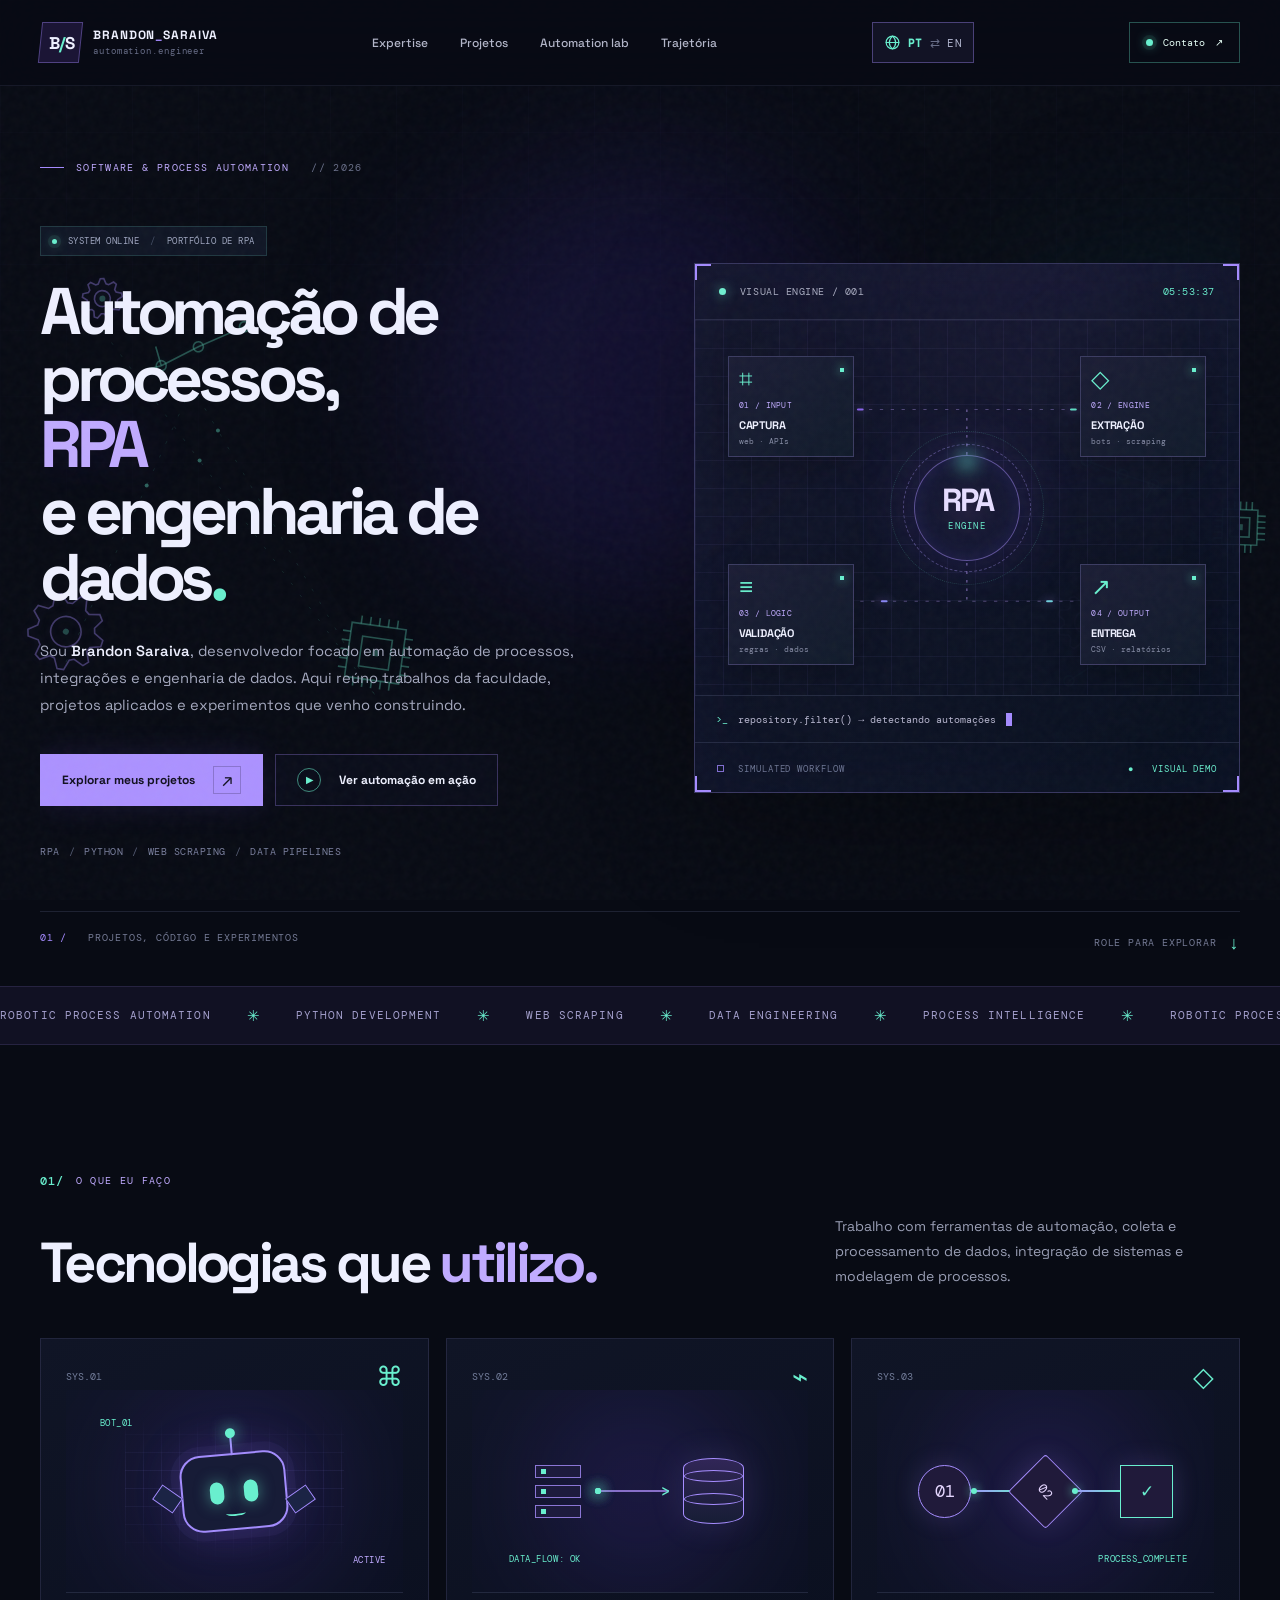
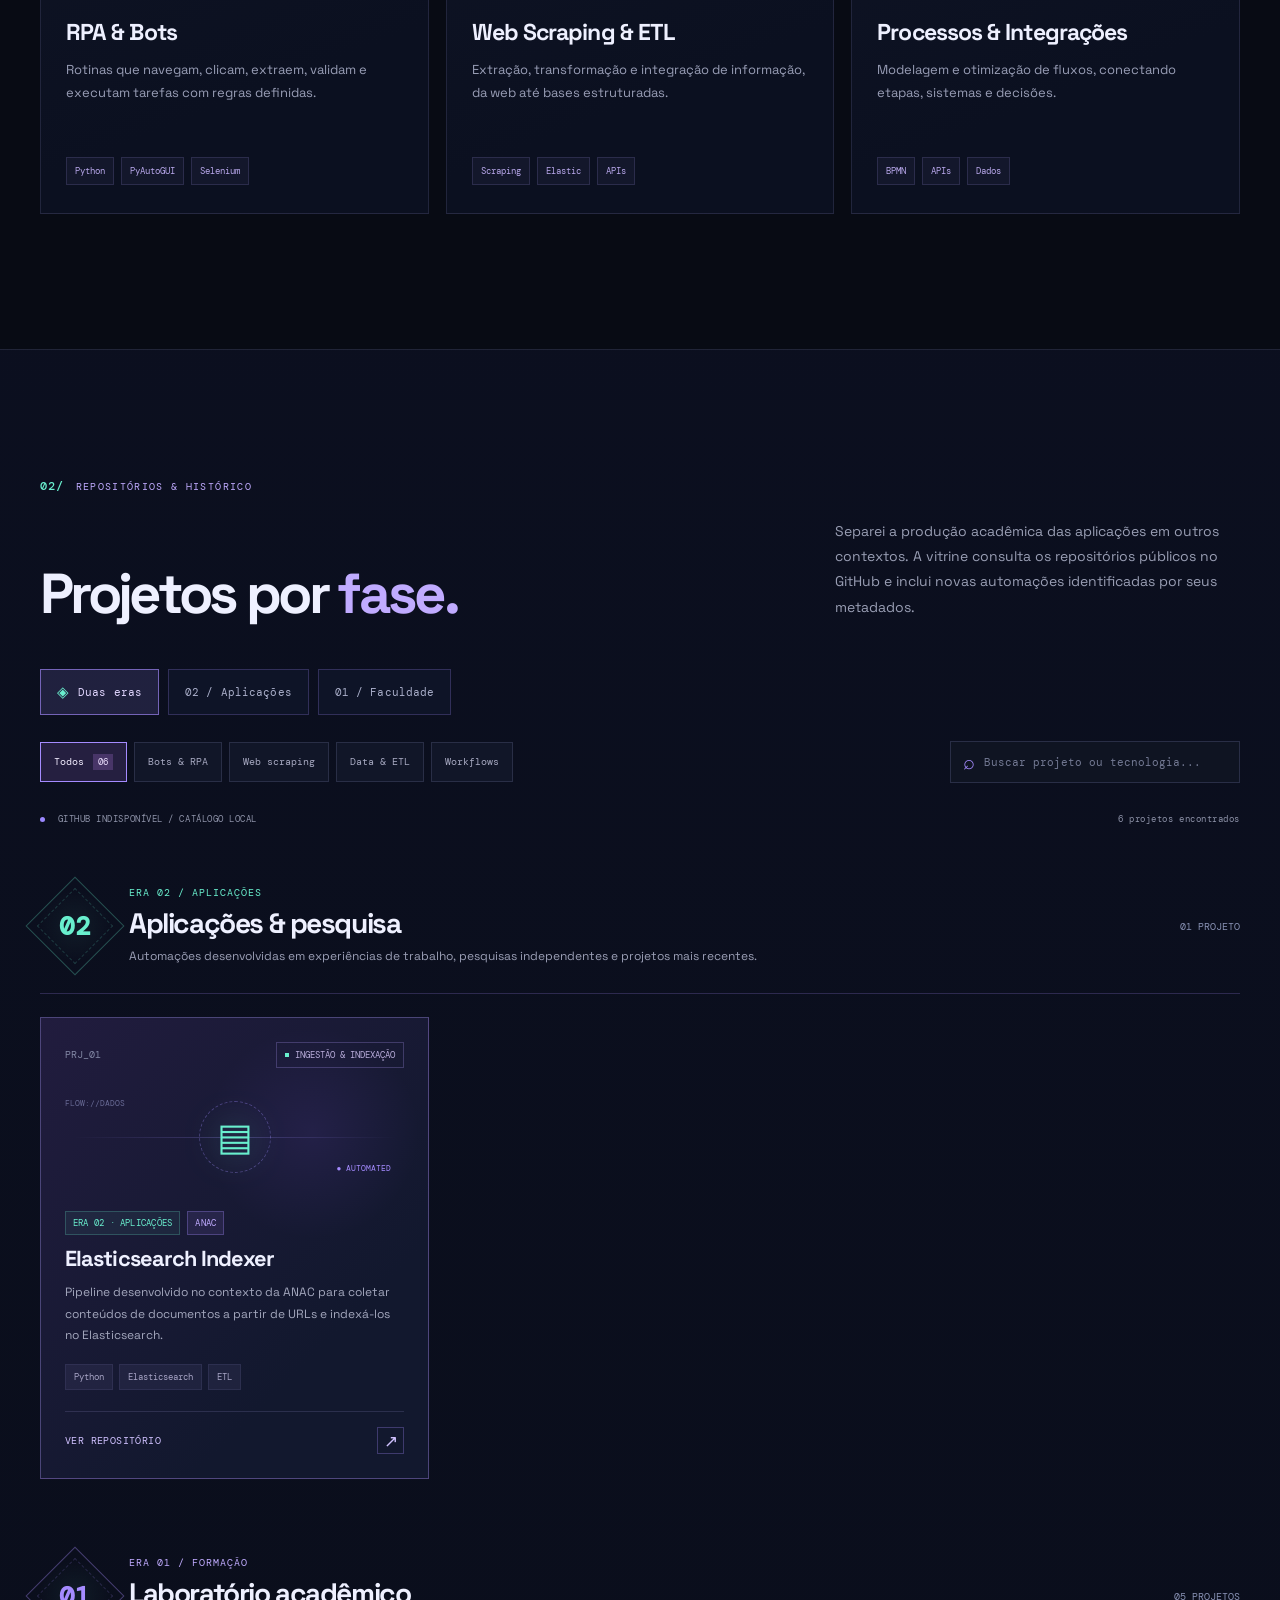
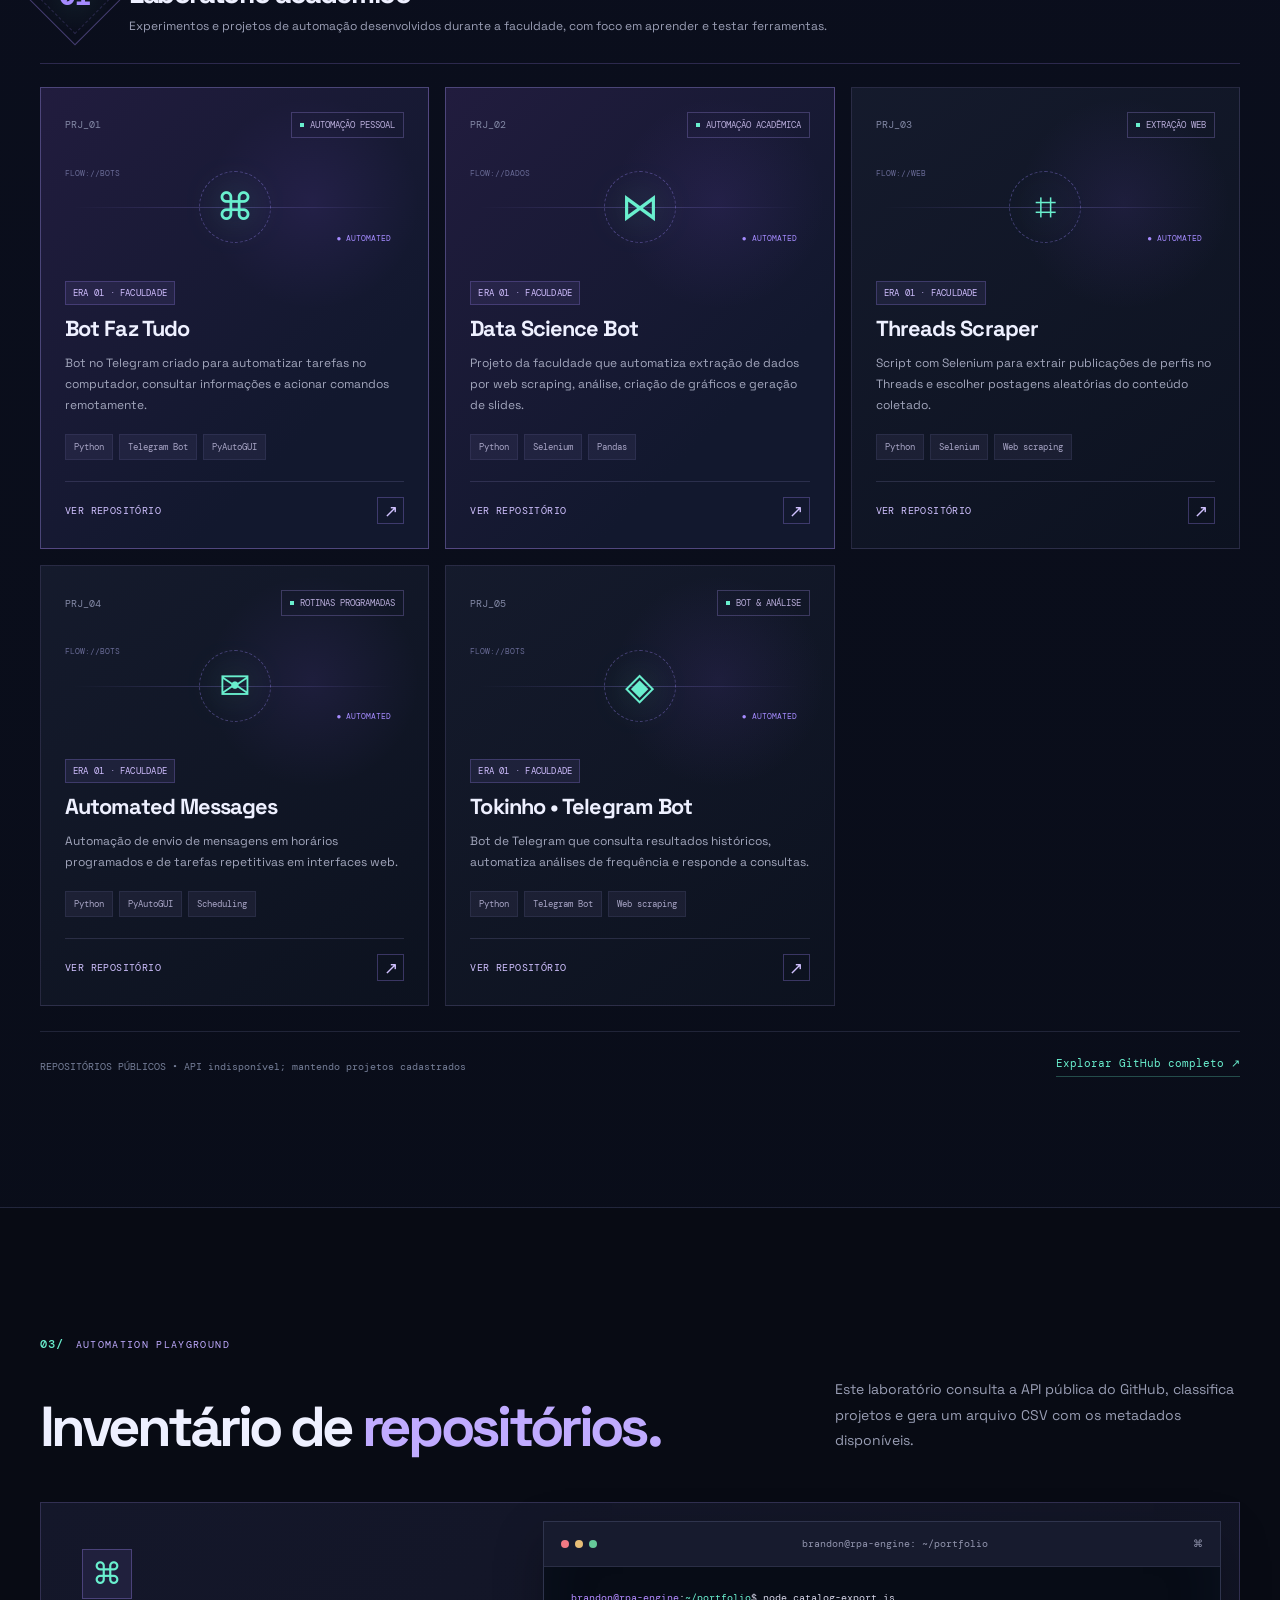
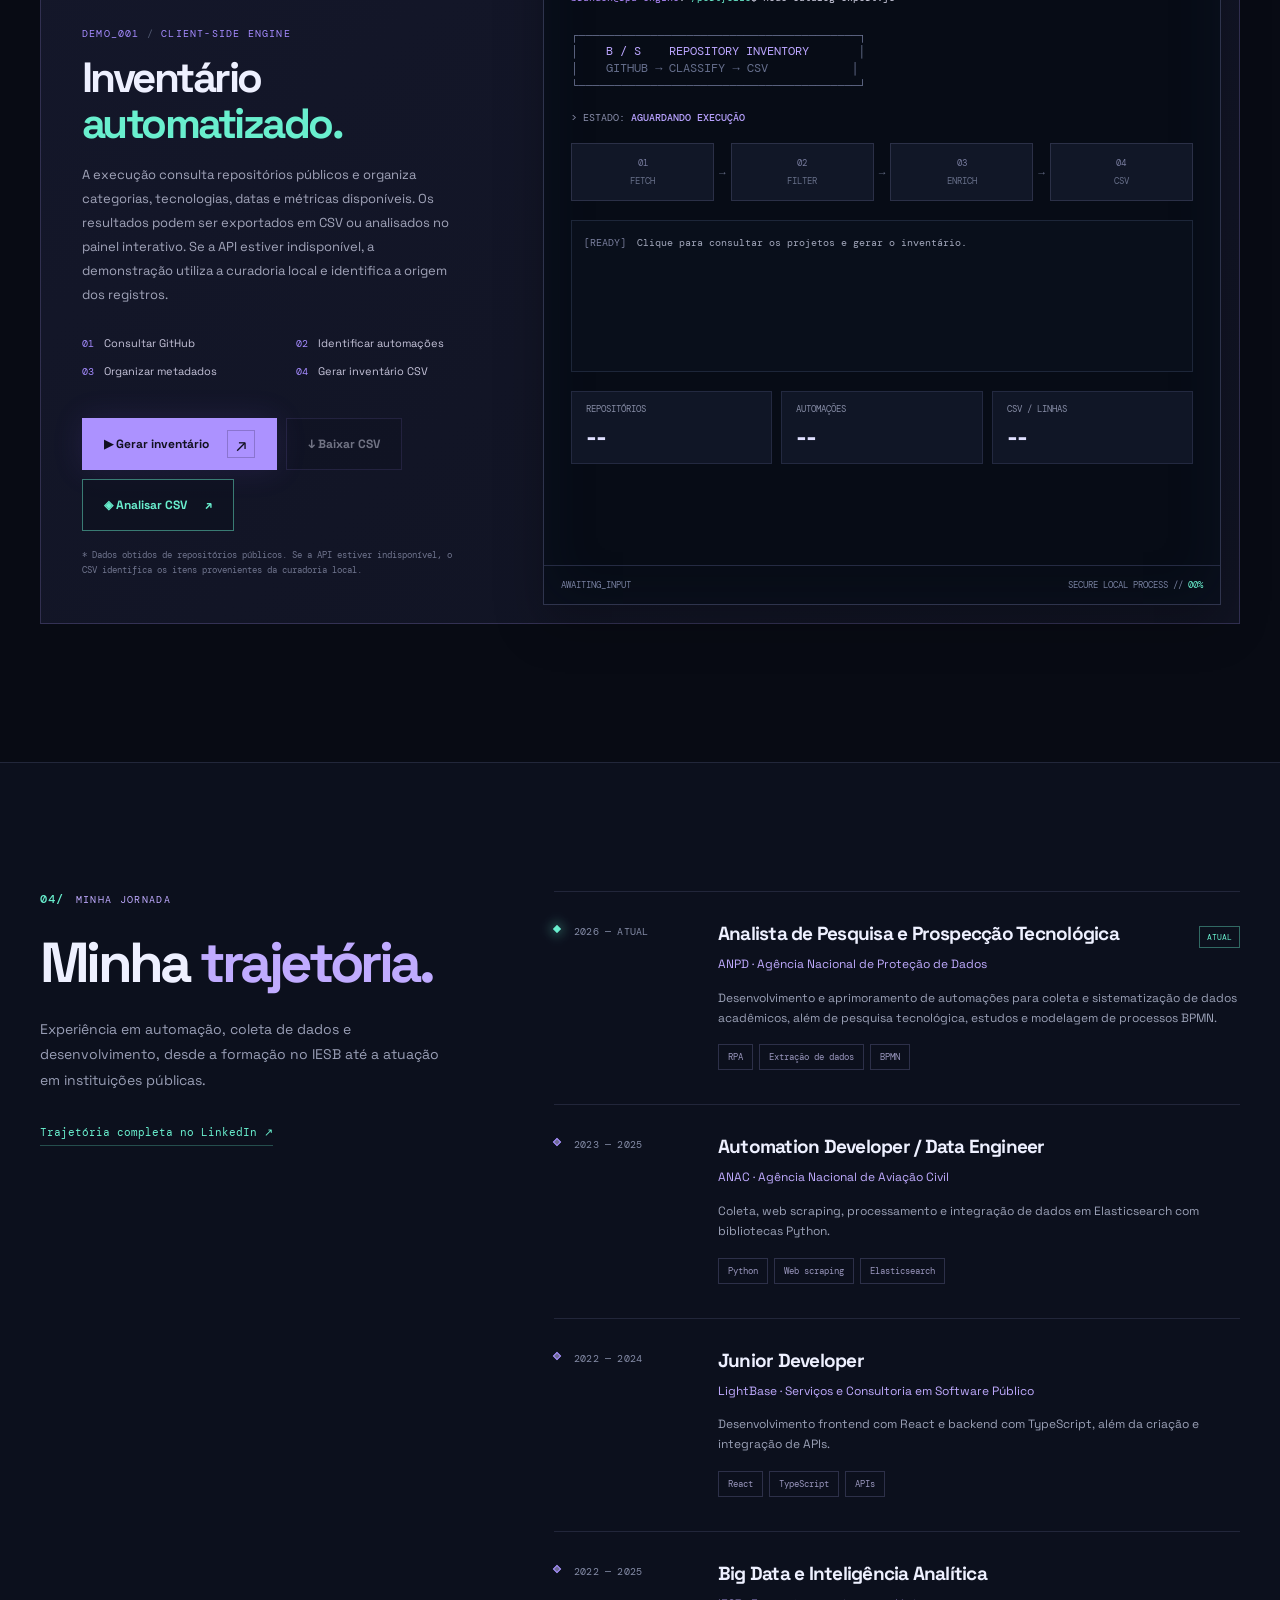
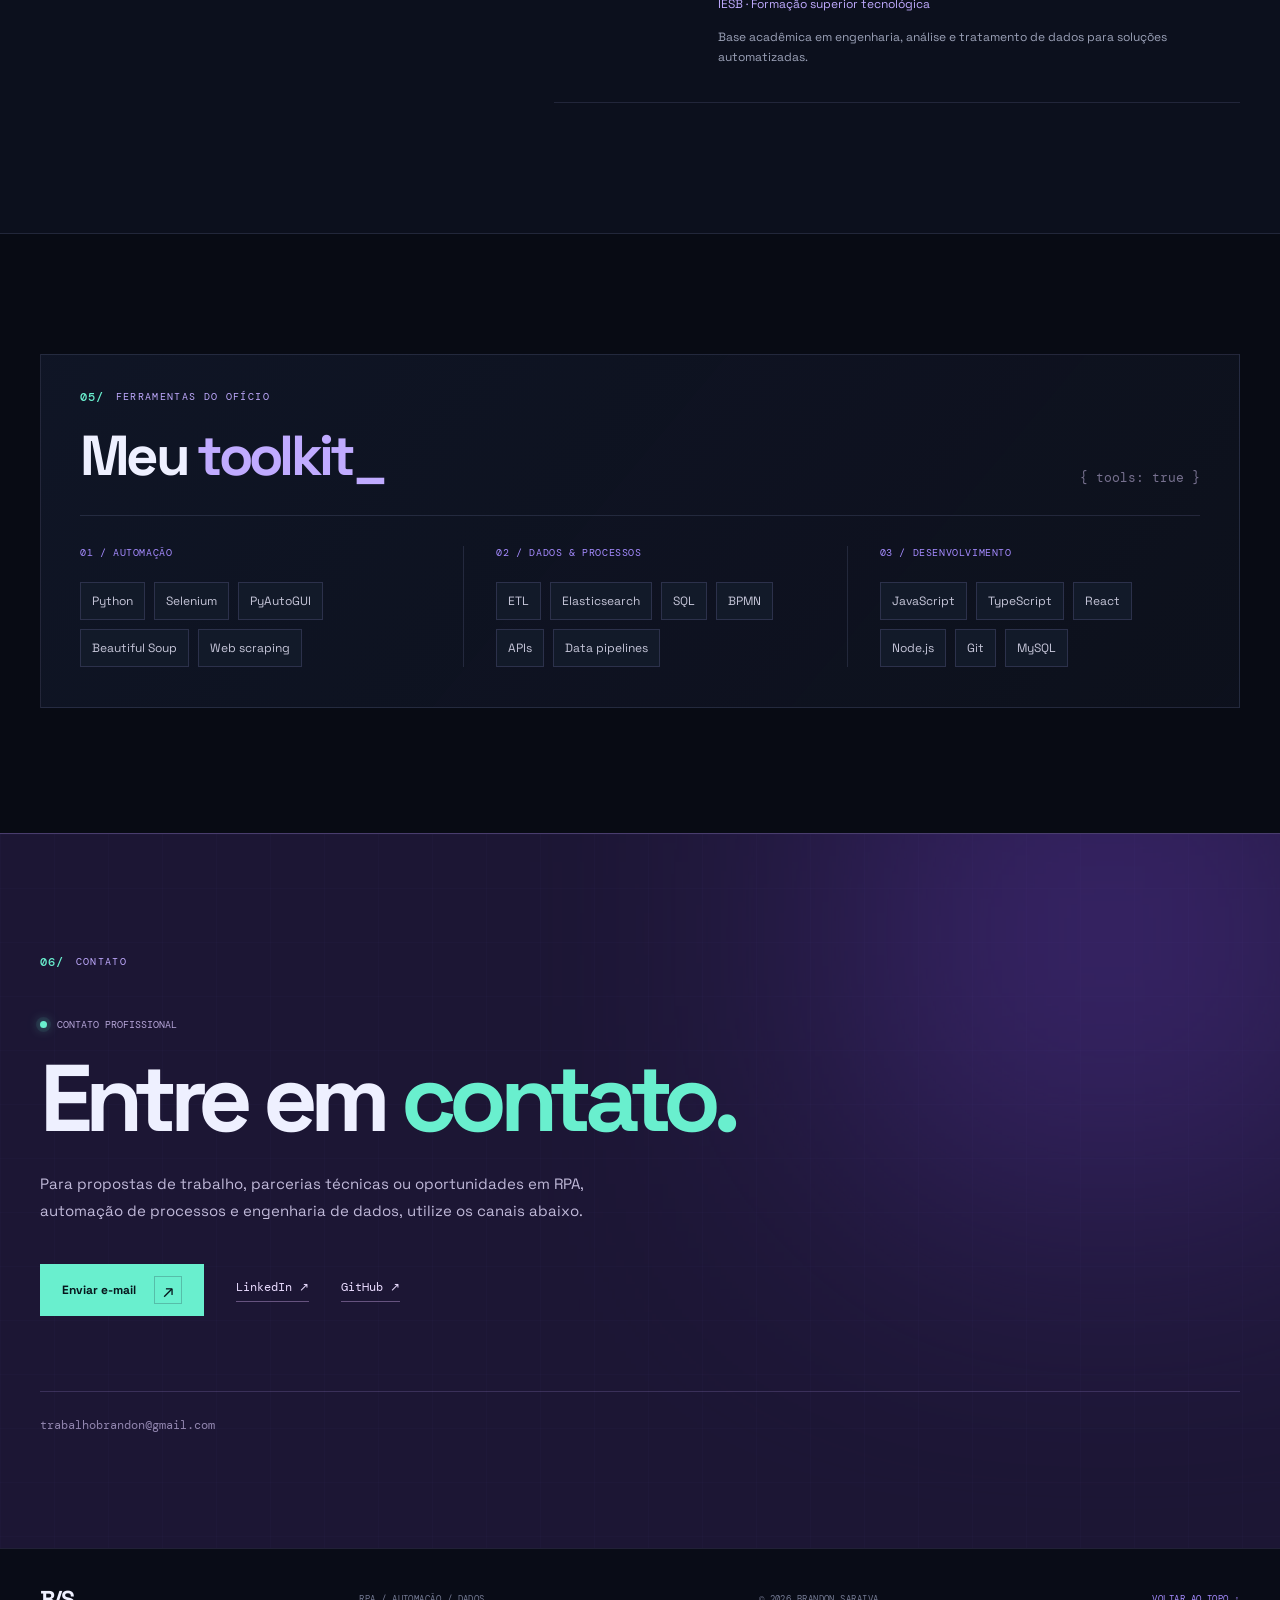
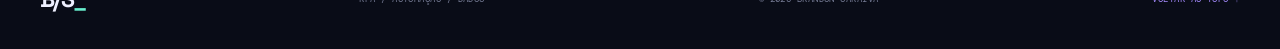
==== commit 3fe042ac: "ui(insights): legenda contextual quando projetos compartilham categoria" ====
--- a/index.html
+++ b/index.html
@@ -194,7 +194,7 @@
       </div>
       <p id="insightNoResults" class="insight-no-results" data-insight-text="noFilter" hidden>Nenhum projeto corresponde aos filtros. Limpe os filtros para explorar novamente.</p>
       <div class="insight-grid">
-        <section class="insight-card" aria-labelledby="insightCatTitle"><div class="insight-card-kicker">01 / CATEGORY SIGNAL</div><h3 id="insightCatTitle" data-insight-text="donutTitle">Projetos por categoria</h3><p data-insight-text="donutNote">Distribuição por área de atuação. Selecione uma categoria para filtrar.</p>
+        <section class="insight-card" aria-labelledby="insightCatTitle"><div class="insight-card-kicker">01 / CATEGORY SIGNAL</div><h3 id="insightCatTitle" data-insight-text="donutTitle">Projetos por categoria</h3><p id="insightDonutNote" data-insight-text="donutNote">Distribuição por área de atuação. Selecione uma categoria para filtrar.</p>
           <div class="insight-donut-layout"><div id="insightDonut" class="insight-donut" role="img" aria-label="Distribuição por categoria"><div class="insight-donut-hole"><strong id="insightDonutNumber">0</strong><small id="insightDonutCaption">projetos</small></div></div><div id="insightCategoriesLegend" class="insight-categories-legend"></div></div>
         </section>
         <section class="insight-card" aria-labelledby="insightTechTitle"><div class="insight-card-kicker">02 / TECH STACK</div><h3 id="insightTechTitle" data-insight-text="techTitle">Tecnologias mais utilizadas</h3><p data-insight-text="techNote">Quantidade de projetos que utilizam cada tecnologia; repetições dentro do mesmo repositório não são contabilizadas.</p><div id="insightTechBars" class="insight-tech-bars"></div></section>
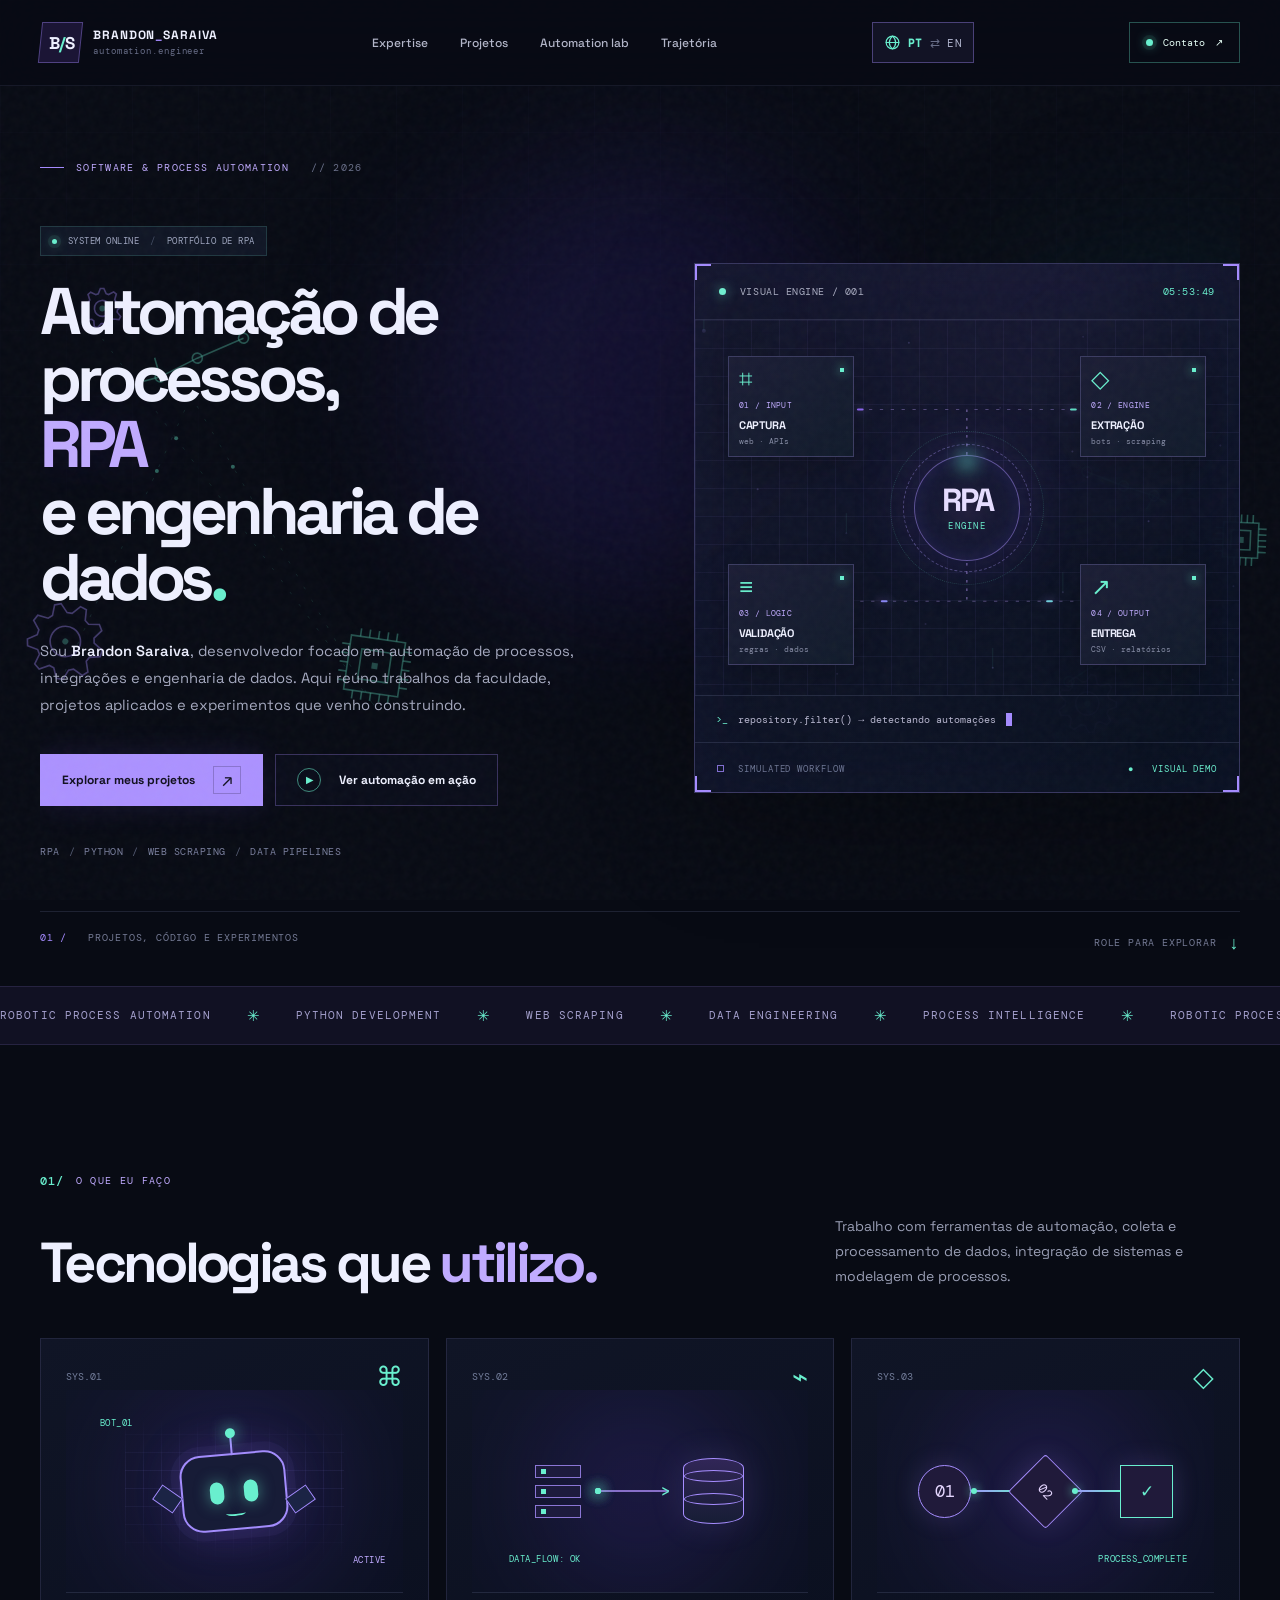
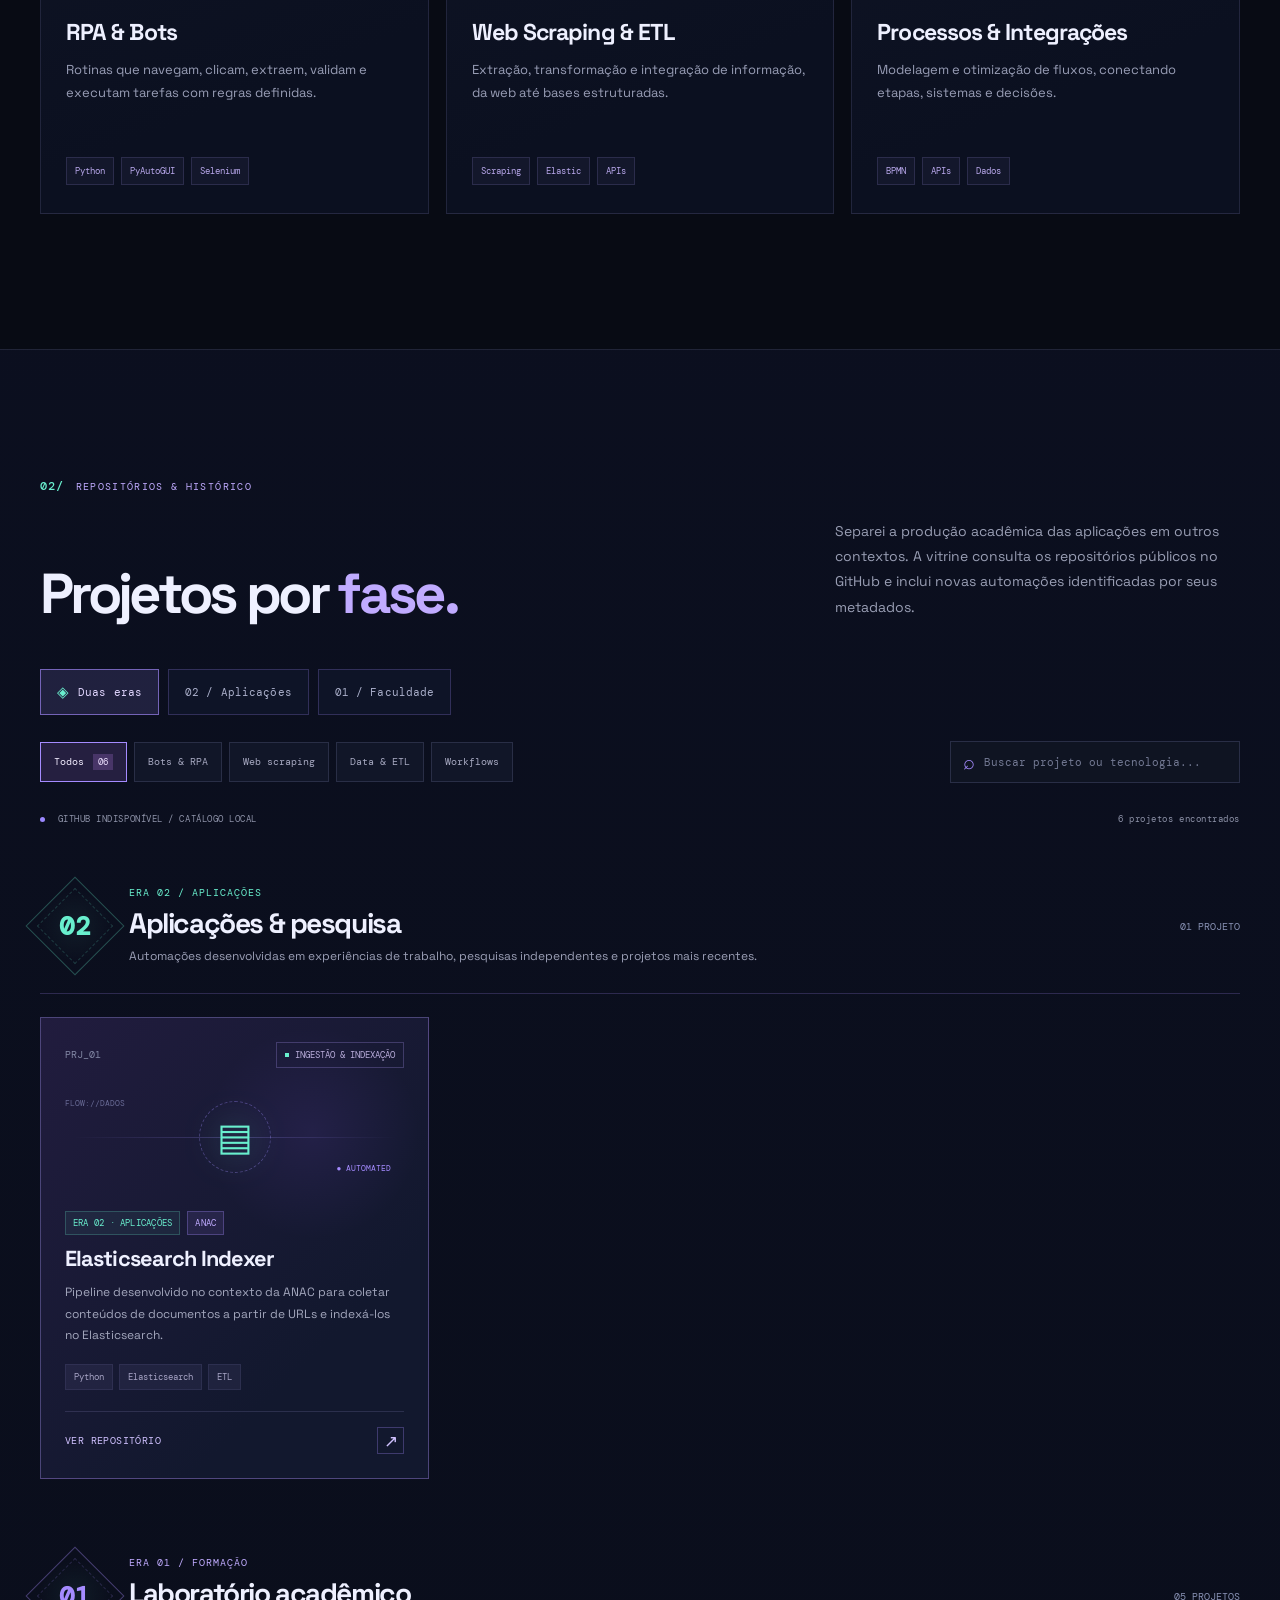
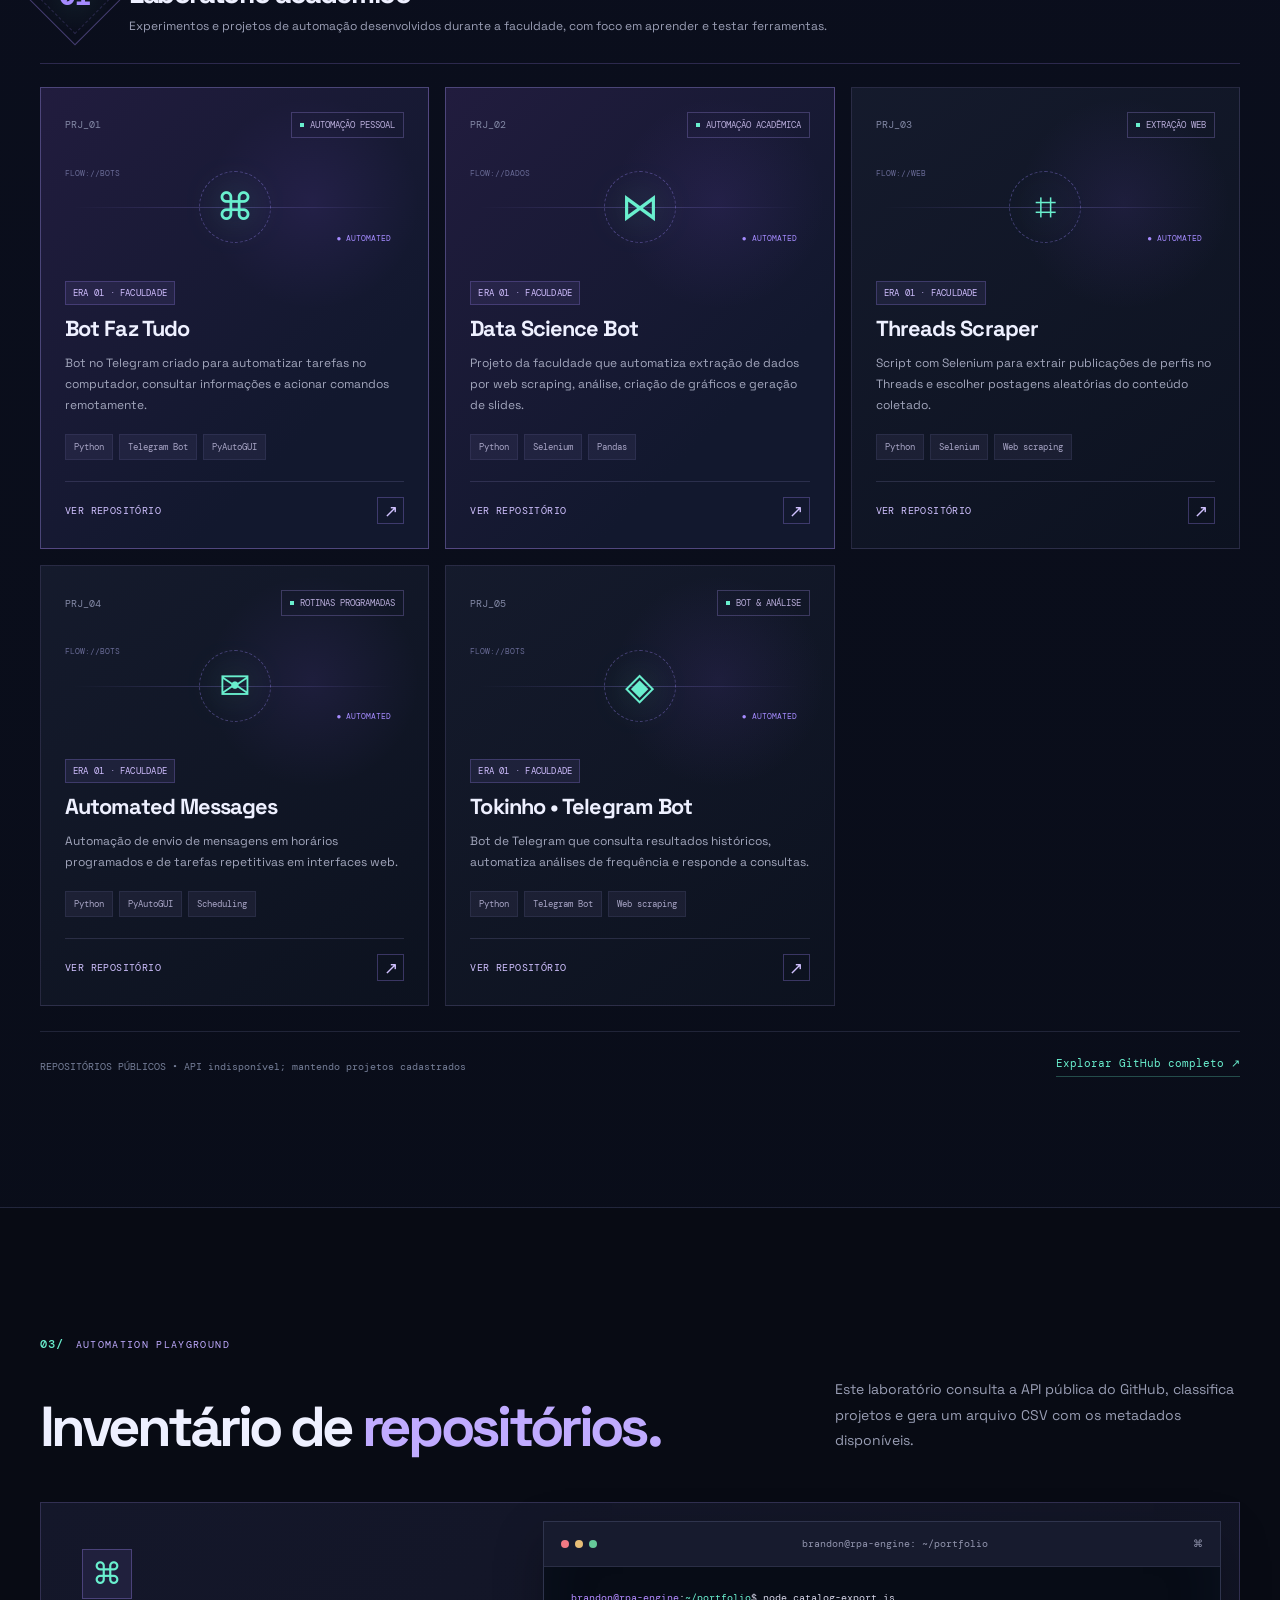
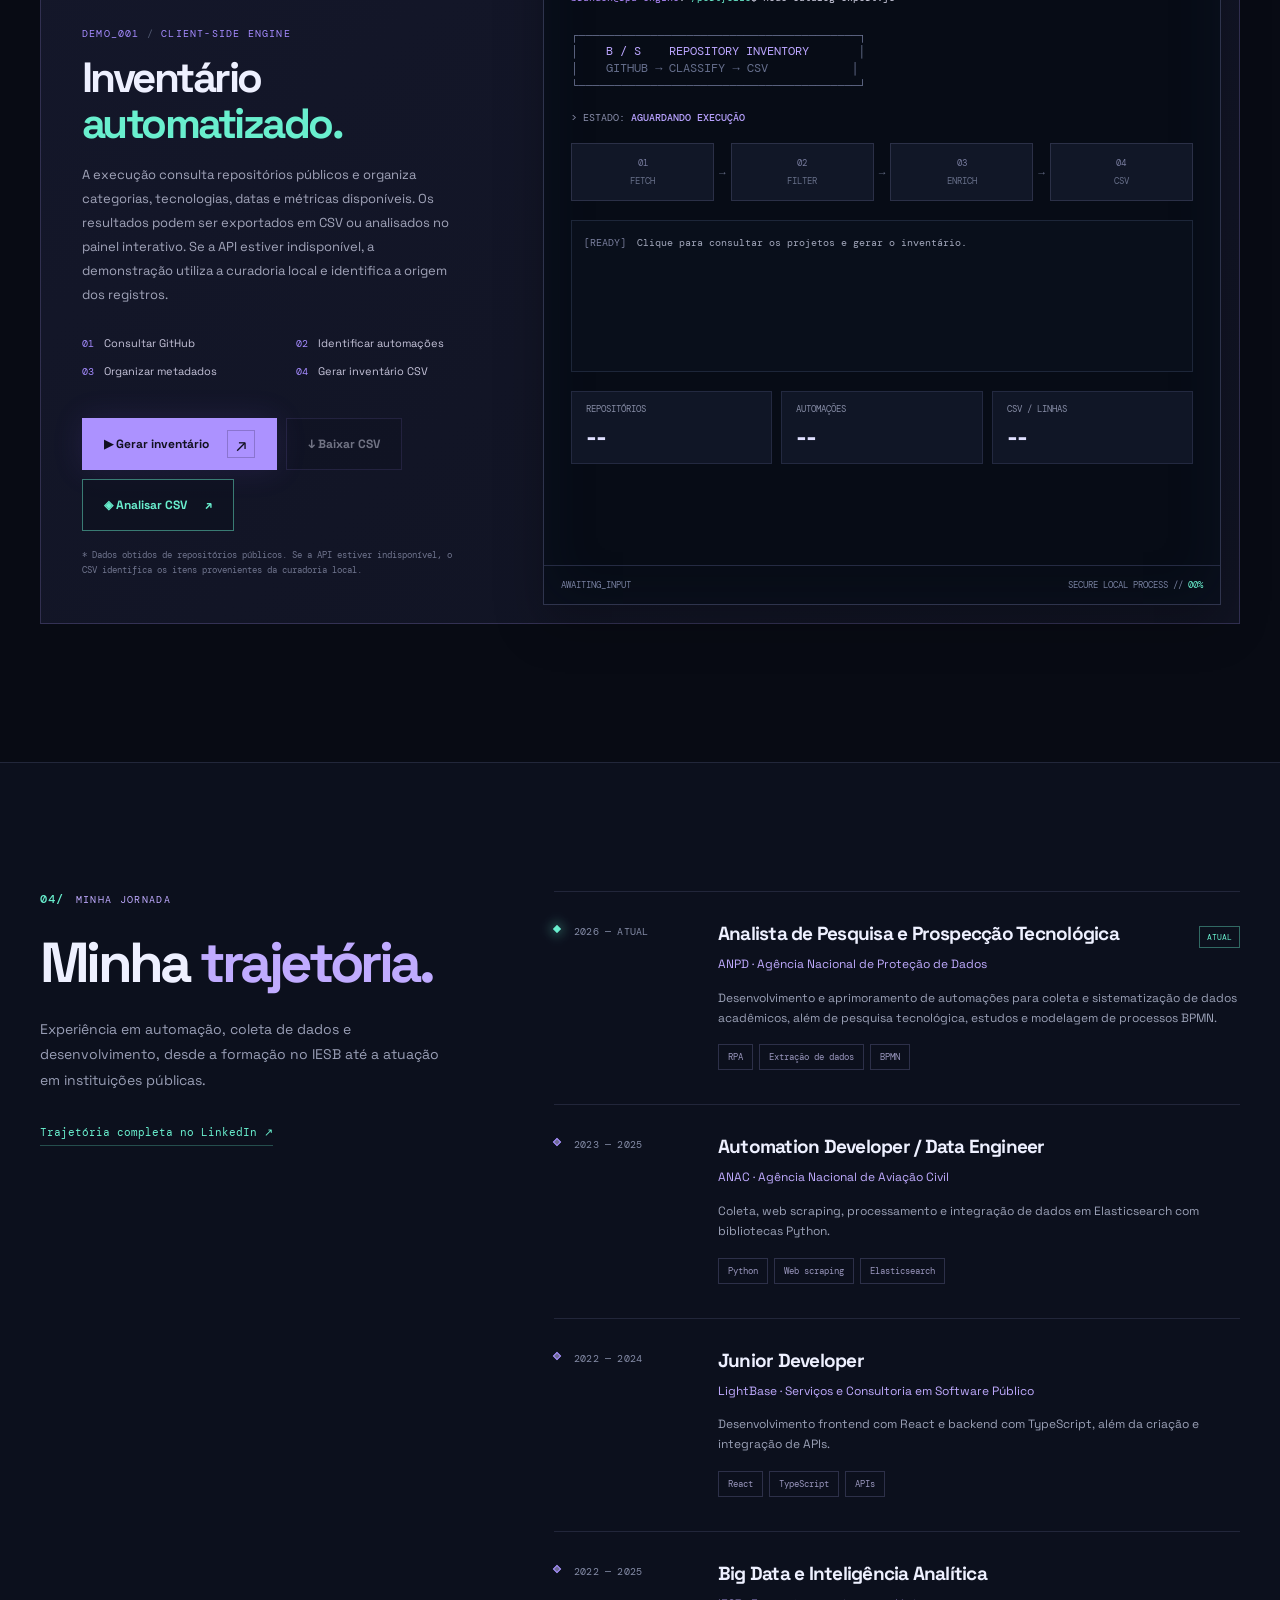
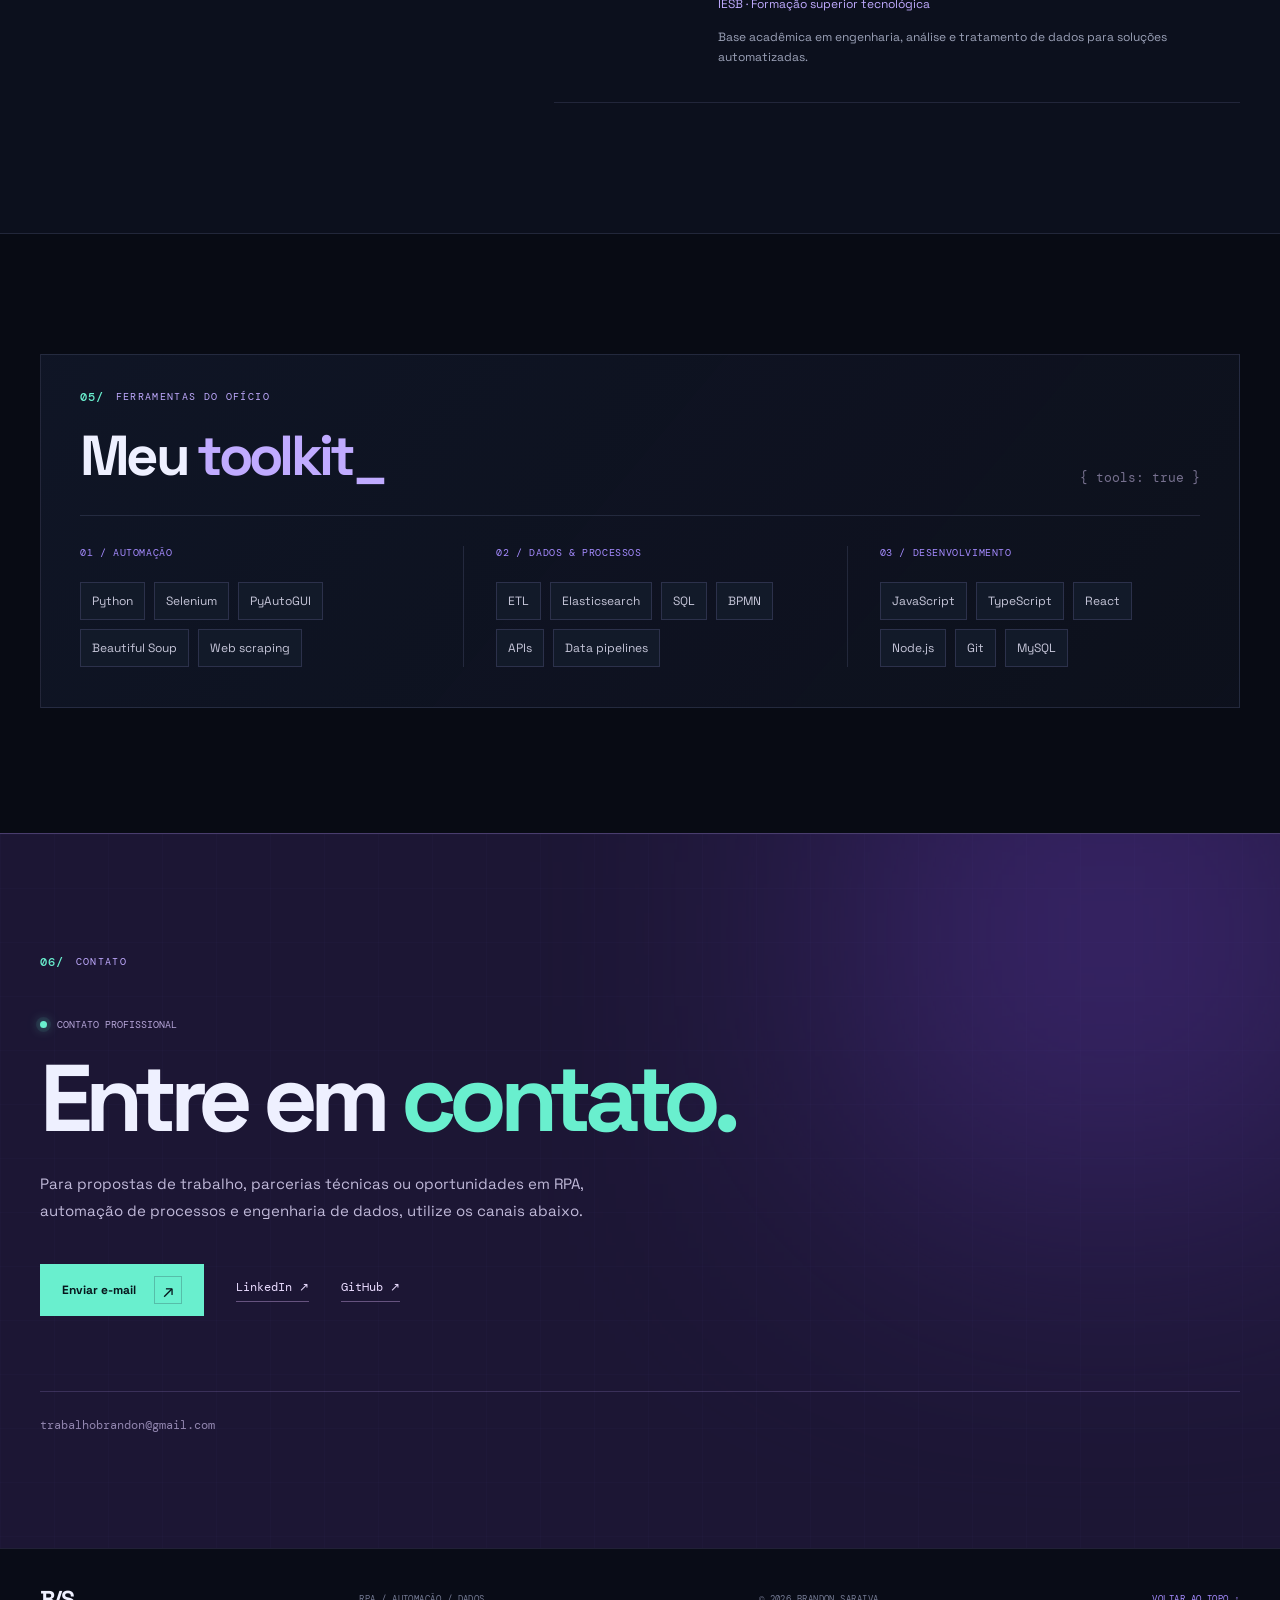
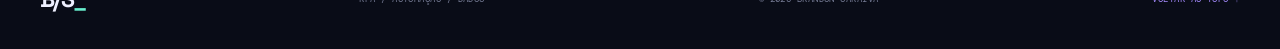
==== commit a57e166b: "ui(insights): distinguir tipos de projeto de ferramentas e mostrar total filtrado" ====
--- a/index.html
+++ b/index.html
@@ -177,31 +177,31 @@
     <div id="insightDashboard" class="insight-dashboard" hidden>
       <div id="insightFileLabel" class="insight-file-label" aria-live="polite"></div>
       <div class="insight-filters" role="group" aria-label="Filtros do inventário">
-        <div class="insight-filter-field"><label for="insightCategory" data-insight-text="filterCat">Categoria</label><select id="insightCategory"></select></div>
+        <div class="insight-filter-field"><label for="insightCategory" data-insight-text="filterCat">Tipo de projeto</label><select id="insightCategory"></select></div>
         <div class="insight-filter-field"><label for="insightEra" data-insight-text="filterEra">Origem do projeto</label><select id="insightEra"></select></div>
         <div class="insight-filter-field"><label for="insightSource" data-insight-text="filterSource">Fonte dos metadados</label><select id="insightSource"></select></div>
         <div class="insight-filter-field"><label for="insightSearch" data-insight-text="filterSearch">Buscar tecnologia</label><input id="insightSearch" type="search" autocomplete="off" placeholder="Nome da tecnologia..." data-insight-placeholder="filterSearchPlaceholder"/></div>
       </div>
       <div class="insight-filters-footer">
         <button type="button" id="insightClearFilters" class="insight-clear" data-insight-text="clear">Limpar filtros</button>
-        <span id="insightActiveFilter" class="insight-active-filter" data-insight-text="filtered" hidden>Filtro ativo</span>
+        <span id="insightActiveFilter" class="insight-active-filter" aria-live="polite">Repositórios selecionados</span>
       </div>
       <div class="insight-kpis" aria-label="Resumo dos projetos filtrados">
         <div class="insight-kpi"><small data-insight-text="selected">Repositórios</small><strong id="insightMetricTotal">0</strong></div>
-        <div class="insight-kpi"><small data-insight-text="api">Categorias</small><strong id="insightMetricApi">0</strong></div>
+        <div class="insight-kpi"><small data-insight-text="api">Tipos de projeto</small><strong id="insightMetricApi">0</strong></div>
         <div class="insight-kpi"><small data-insight-text="techs">Tecnologias</small><strong id="insightMetricTech">0</strong></div>
         <div class="insight-kpi"><small data-insight-text="push">Linguagens principais</small><strong id="insightMetricPush">0</strong></div>
       </div>
       <p id="insightNoResults" class="insight-no-results" data-insight-text="noFilter" hidden>Nenhum projeto corresponde aos filtros. Limpe os filtros para explorar novamente.</p>
       <div class="insight-grid">
-        <section class="insight-card" aria-labelledby="insightCatTitle"><div class="insight-card-kicker">01 / CATEGORY SIGNAL</div><h3 id="insightCatTitle" data-insight-text="donutTitle">Projetos por categoria</h3><p id="insightDonutNote" data-insight-text="donutNote">Distribuição por área de atuação. Selecione uma categoria para filtrar.</p>
+        <section class="insight-card" aria-labelledby="insightCatTitle"><div class="insight-card-kicker">01 / CATEGORY SIGNAL</div><h3 id="insightCatTitle" data-insight-text="donutTitle">Projetos por tipo</h3><p id="insightDonutNote" data-insight-text="donutNote">Agrupamento pela finalidade dos projetos. As ferramentas e técnicas aparecem nos gráficos seguintes.</p>
           <div class="insight-donut-layout"><div id="insightDonut" class="insight-donut" role="img" aria-label="Distribuição por categoria"><div class="insight-donut-hole"><strong id="insightDonutNumber">0</strong><small id="insightDonutCaption">projetos</small></div></div><div id="insightCategoriesLegend" class="insight-categories-legend"></div></div>
         </section>
-        <section class="insight-card" aria-labelledby="insightTechTitle"><div class="insight-card-kicker">02 / TECH STACK</div><h3 id="insightTechTitle" data-insight-text="techTitle">Tecnologias mais utilizadas</h3><p data-insight-text="techNote">Quantidade de projetos que utilizam cada tecnologia; repetições dentro do mesmo repositório não são contabilizadas.</p><div id="insightTechBars" class="insight-tech-bars"></div></section>
+        <section class="insight-card" aria-labelledby="insightTechTitle"><div class="insight-card-kicker">02 / TECH STACK</div><h3 id="insightTechTitle" data-insight-text="techTitle">Ferramentas e técnicas</h3><p data-insight-text="techNote">Cada barra indica quantos dos repositórios selecionados utilizam a ferramenta ou técnica.</p><div id="insightTechBars" class="insight-tech-bars"></div></section>
         <section class="insight-card insight-card-wide insight-stack-card" aria-labelledby="insightStackTitle">
           <div class="insight-card-kicker">03 / TECHNOLOGY MAP</div>
-          <h3 id="insightStackTitle" data-insight-text="stackTitle">Tecnologias por repositório</h3>
-          <p data-insight-text="stackNote">Cada ponto indica uma tecnologia presente em um projeto. Selecione a linha para filtrar; o nome do repositório abre o código no GitHub.</p>
+          <h3 id="insightStackTitle" data-insight-text="stackTitle">Ferramentas por repositório</h3>
+          <p data-insight-text="stackNote">As colunas são repositórios selecionados e as linhas são tecnologias ou técnicas. Um ponto indica a presença da ferramenta no projeto.</p>
           <div id="insightStackMap" class="insight-stack-map" role="group" aria-label="Tecnologias utilizadas por repositório"></div>
           <div id="insightStackSummary" class="insight-stack-summary" aria-live="polite"></div>
         </section>
--- a/css/csv-insights.css
+++ b/css/csv-insights.css
@@ -171,3 +171,13 @@
 .insight-stack-project{font-size:10px}.insight-stack-technology{font-size:10px;padding:8px}
 }
 @media(prefers-reduced-motion:reduce){.insight-stack-dot{transition:none}}
+
+/* Projetos distintos dentro de uma categoria única recebem cores e nomes próprios. */
+.insight-legend-category{border-bottom:1px solid rgba(165,139,255,.25);margin-bottom:2px}
+.insight-project-item{display:flex;align-items:center;justify-content:space-between;gap:9px;
+ padding:9px 7px 9px 15px;color:#eee9ff;font:11px/1.5 var(--display);min-width:0}
+.insight-project-item .insight-legend-name{min-width:0;flex:1}
+.insight-project-name{overflow-wrap:anywhere;min-width:0;color:inherit;text-decoration:none}
+a.insight-project-name:hover{color:var(--cyan);text-decoration:underline;text-underline-offset:3px}
+.insight-project-item strong{font:10px var(--mono);color:#c8c3e6;white-space:nowrap}
+.insight-project-item:focus-within{outline:1px solid var(--cyan);outline-offset:1px}
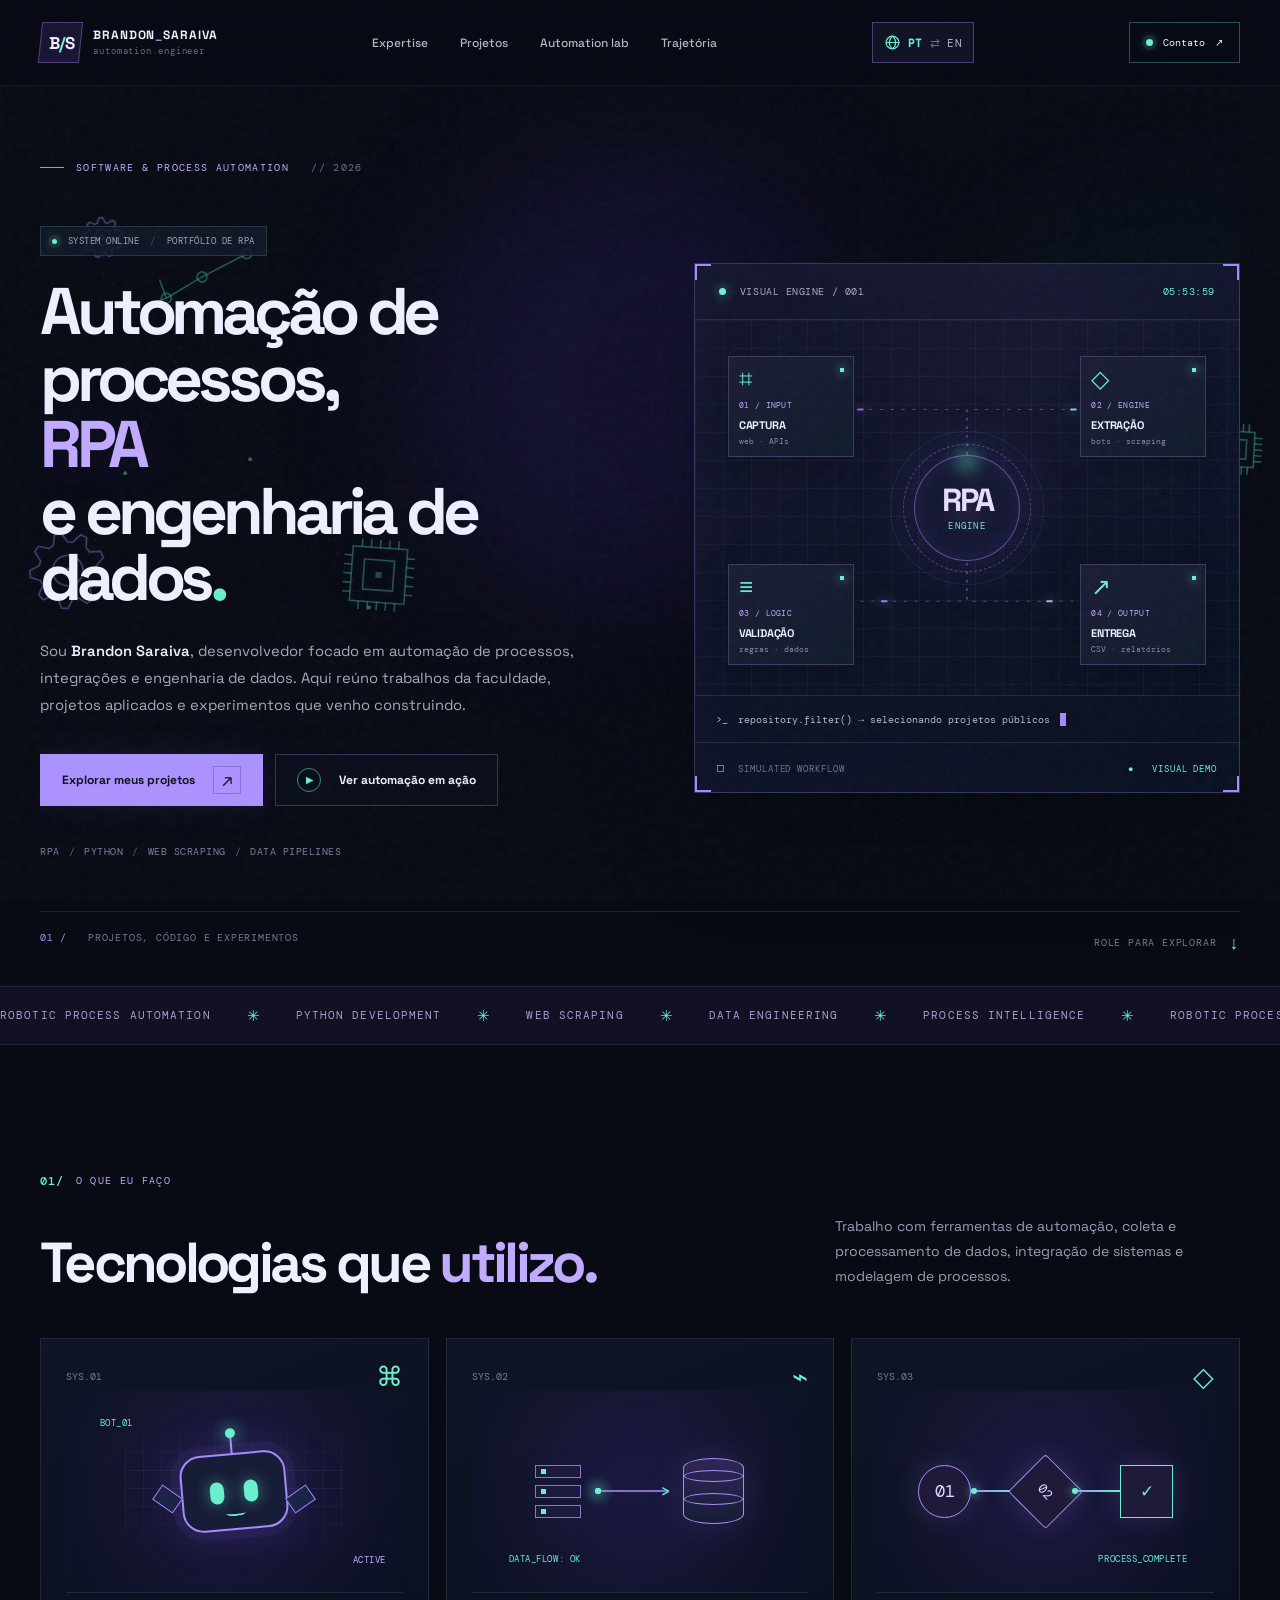
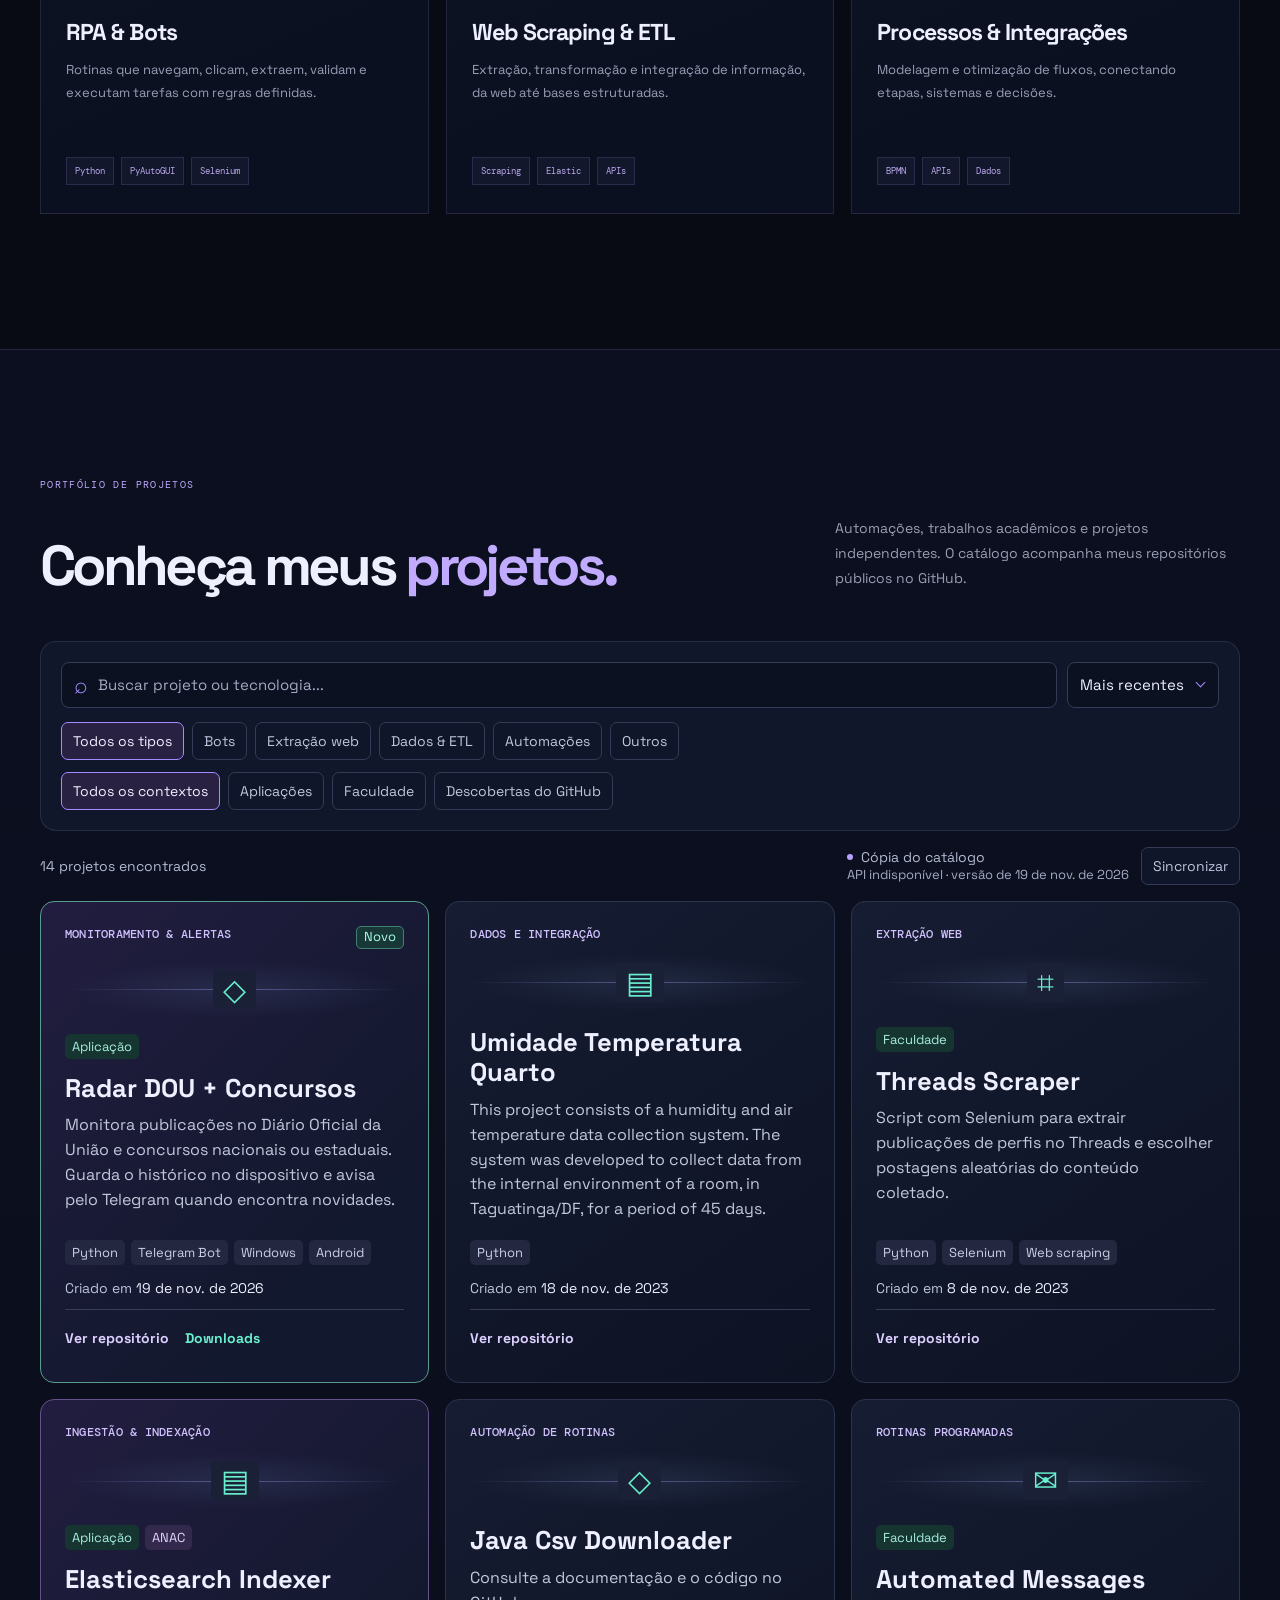
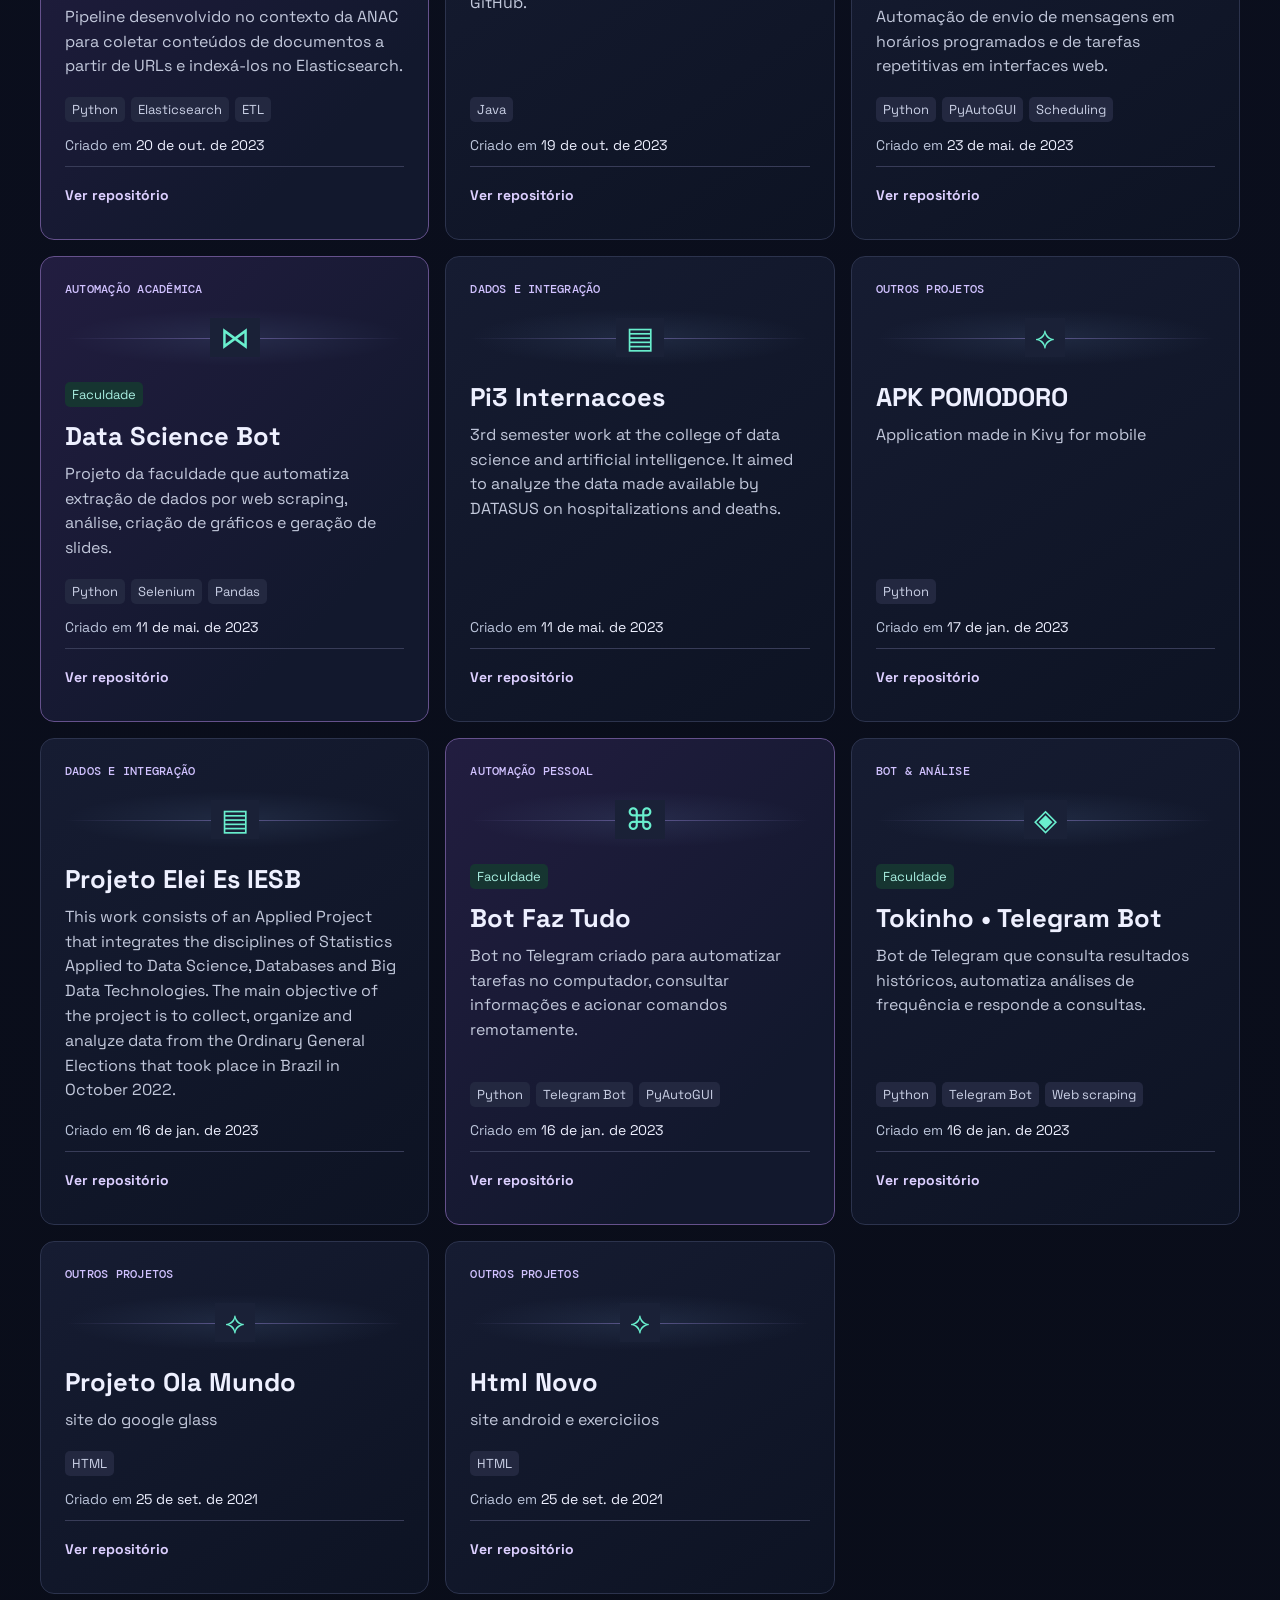
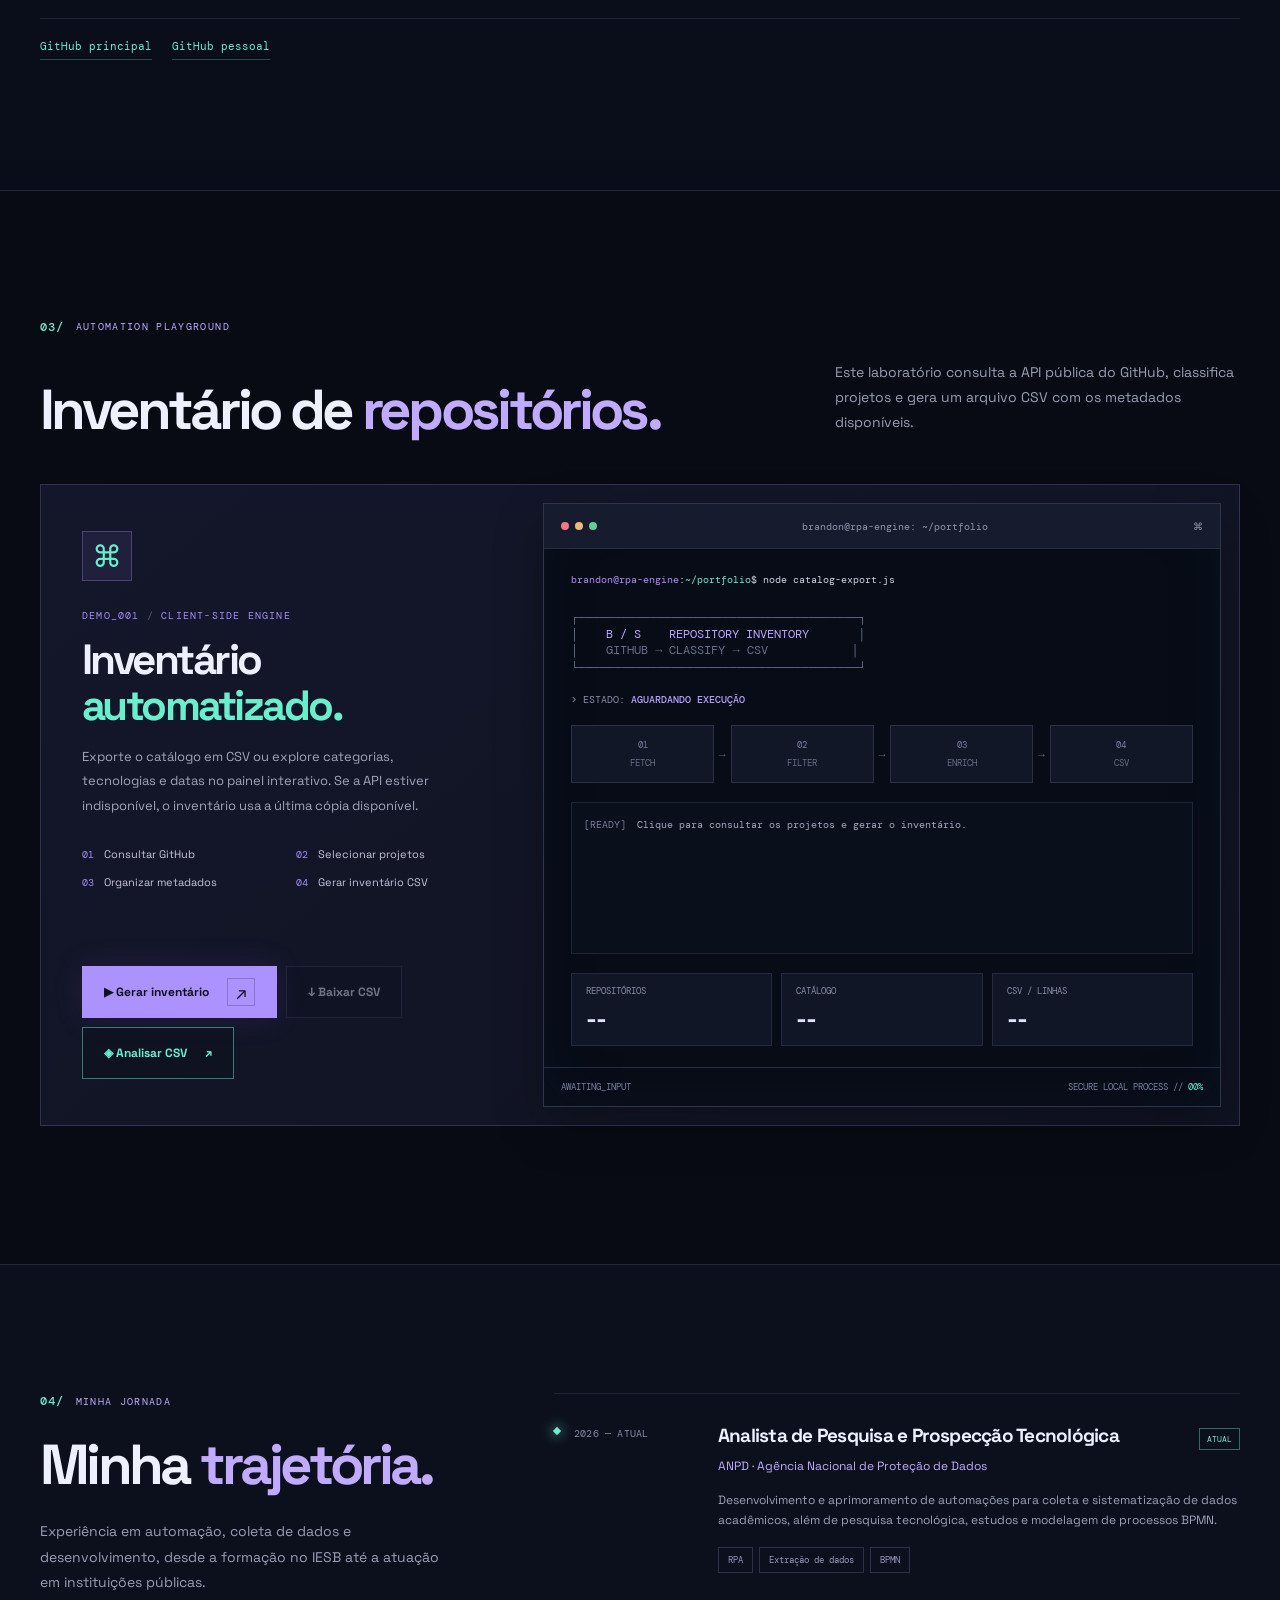
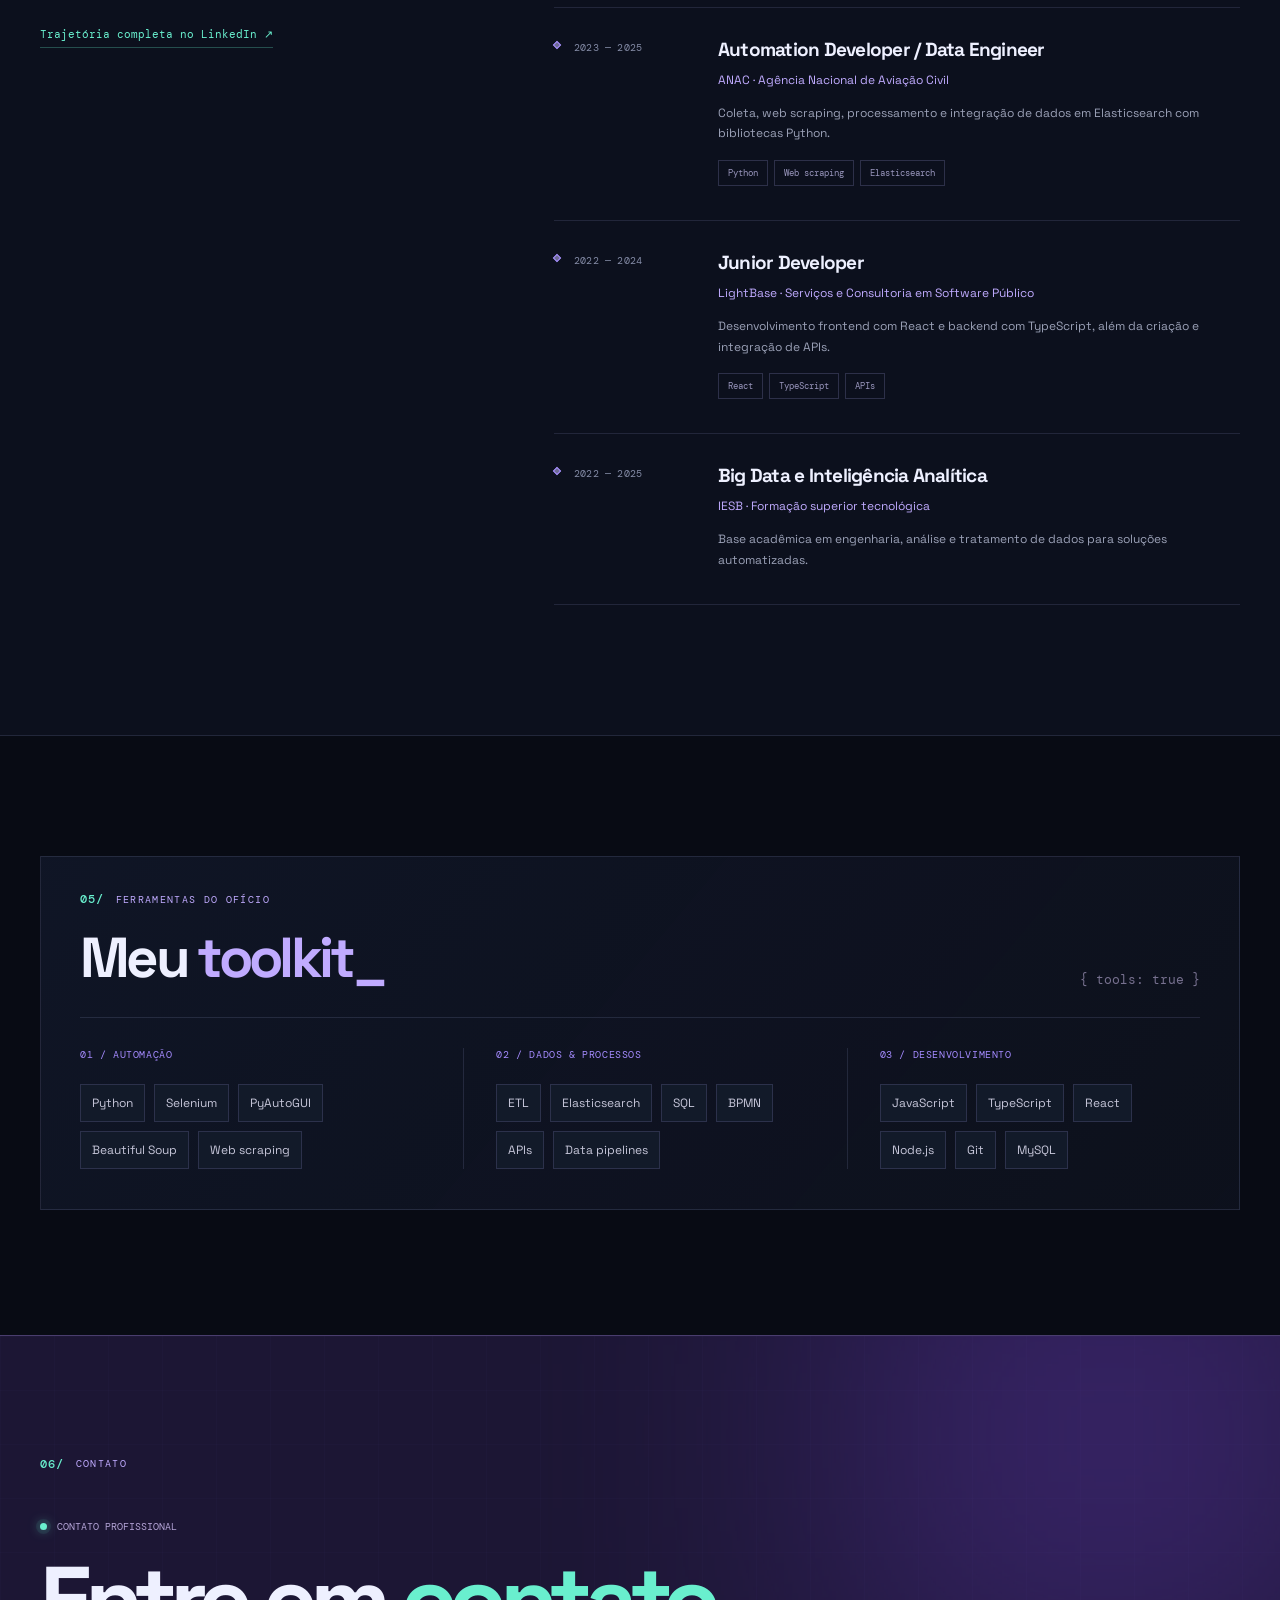
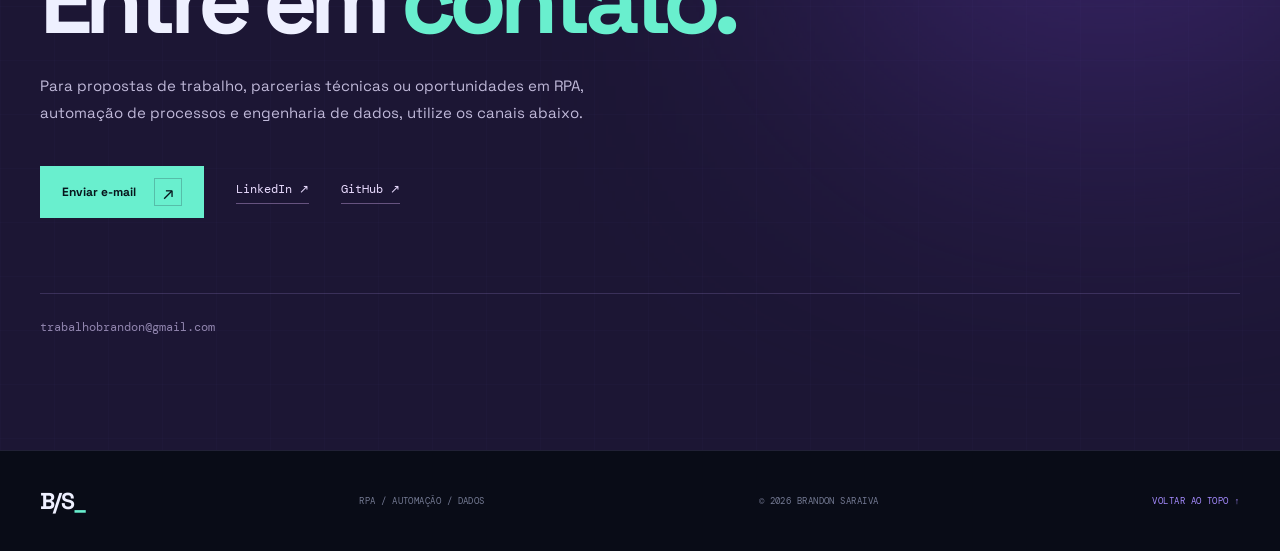
==== commit 1002bd27: "Melhora descoberta e vitrine de projetos do portfólio" ====
--- a/index.html
+++ b/index.html
@@ -16,10 +16,13 @@
 <link href="https://fonts.googleapis.com" rel="preconnect"/>
 <link crossorigin="" href="https://fonts.gstatic.com" rel="preconnect"/>
 <link href="https://fonts.googleapis.com/css2?family=DM+Mono:wght@400;500&amp;family=Space+Grotesk:wght@400;500;600;700&amp;display=swap" rel="stylesheet"/>
-<link href="./css/styles.css" rel="stylesheet"/>
-<link href="./css/csv-insights.css" rel="stylesheet"/>
-<script defer="" src="./js/projects.js"></script>
-<script defer="" src="./js/i18n.js"></script><script defer="" src="./js/app.js"></script><script defer="" src="./js/csv-insights.js"></script>
+<link href="./css/styles.css?v=2" rel="stylesheet"/>
+<link href="./css/csv-insights.css?v=2" rel="stylesheet"/>
+<script defer="" src="./js/projects.js?v=2"></script>
+<script defer="" src="./js/catalog.js"></script>
+<script defer="" src="./js/i18n.js?v=2"></script>
+<script defer="" src="./js/app.js?v=2"></script>
+<script defer="" src="./js/csv-insights.js?v=2"></script>
 </head>
 <body>
 <a class="skip-link" href="#conteudo">Ir para conteúdo</a>
@@ -107,32 +110,74 @@
 </section>
 <section aria-labelledby="projectsTitle" class="section section-projects" id="projetos">
 <div class="container">
-<div class="section-heading" data-reveal=""><div class="section-kicker"><span class="section-number">02/</span> REPOSITÓRIOS &amp; HISTÓRICO</div><div class="heading-split"><h2 id="projectsTitle">Projetos por <span>fase.</span></h2><p>Separei a produção acadêmica das aplicações em outros contextos. A vitrine consulta os repositórios públicos no GitHub e inclui novas automações identificadas por seus metadados.</p></div></div>
-<div aria-label="Filtrar projetos por período" class="era-switch" role="group">
-<button aria-pressed="true" class="era-button active" data-era-filter="ambas" type="button"><span class="era-switch-icon">◈</span> Duas eras</button>
-<button aria-pressed="false" class="era-button" data-era-filter="aplicada" type="button">02 / Aplicações</button>
-<button aria-pressed="false" class="era-button" data-era-filter="academica" type="button">01 / Faculdade</button>
-</div><div class="project-tools" data-reveal=""><div aria-label="Filtrar projetos por especialidade" class="filter-list" role="group"><button aria-pressed="true" class="filter active" data-filter="todos" type="button">Todos <span id="allCount">06</span></button><button aria-pressed="false" class="filter" data-filter="bots" type="button">Bots &amp; RPA</button><button aria-pressed="false" class="filter" data-filter="web" type="button">Web scraping</button><button aria-pressed="false" class="filter" data-filter="dados" type="button">Data &amp; ETL</button><button aria-pressed="false" class="filter" data-filter="fluxos" type="button">Workflows</button></div><label class="project-search"><span aria-hidden="true">⌕</span><span class="sr-only">Buscar projetos</span><input autocomplete="off" id="projectSearch" placeholder="Buscar projeto ou tecnologia..." type="search"/></label></div>
-<div class="project-meta"><span id="projectSource"><span class="meta-dot"></span> CURADORIA LOCAL ATIVA</span><span aria-live="polite" id="projectResult" role="status">06 projetos encontrados</span></div>
-<div class="era-sections" id="eraSections">
-<section aria-labelledby="eraAppliedTitle" class="projects-era projects-era-applied" data-era="aplicada">
-<div class="era-heading"><div aria-hidden="true" class="era-orbit"><span>02</span></div><div class="era-heading-main"><span class="era-eyebrow">ERA 02 / APLICAÇÕES</span><h3 id="eraAppliedTitle">Aplicações &amp; pesquisa</h3><p>Automações desenvolvidas em experiências de trabalho, pesquisas independentes e projetos mais recentes.</p></div><span class="era-counter" id="appliedCount">00 PROJETOS</span></div>
-<div class="project-grid" id="appliedGrid"></div></section>
-<section aria-labelledby="eraAcademicTitle" class="projects-era projects-era-academic" data-era="academica">
-<div class="era-heading"><div aria-hidden="true" class="era-orbit"><span>01</span></div><div class="era-heading-main"><span class="era-eyebrow">ERA 01 / FORMAÇÃO</span><h3 id="eraAcademicTitle">Laboratório acadêmico</h3><p>Experimentos e projetos de automação desenvolvidos durante a faculdade, com foco em aprender e testar ferramentas.</p></div><span class="era-counter" id="academicCount">00 PROJETOS</span></div>
-<div class="project-grid" id="academicGrid"></div></section></div>
-<div class="empty-state" hidden="" id="projectEmpty"><span>NO_MATCH.EXE</span><h3>Nenhum projeto encontrado</h3><p>Tente outra busca ou selecione “Todos”.</p><button class="button button-ghost" id="resetFilters" type="button">Limpar filtros ↗</button></div>
-<div class="projects-footer"><span>REPOSITÓRIOS PÚBLICOS • <span id="projectSyncText">Projetos selecionados</span></span><a class="text-link" href="https://github.com/BrandonSaraiva?tab=repositories" rel="noopener noreferrer" target="_blank">Explorar GitHub completo <span aria-hidden="true">↗</span></a></div>
+<div class="section-heading" data-reveal="">
+  <div class="section-kicker">PORTFÓLIO DE PROJETOS</div>
+  <div class="heading-split">
+    <h2 id="projectsTitle">Conheça meus <span>projetos.</span></h2>
+    <p>Automações, trabalhos acadêmicos e projetos independentes. O catálogo acompanha meus repositórios públicos no GitHub.</p>
+  </div>
+</div>
+<div class="project-controls">
+  <div class="project-tools">
+    <label class="project-search">
+      <span aria-hidden="true">⌕</span><span class="sr-only">Buscar projetos</span>
+      <input autocomplete="off" id="projectSearch" placeholder="Buscar projeto ou tecnologia..." type="search"/>
+    </label>
+    <label class="project-sort">
+      <span class="sr-only">Ordenar projetos</span>
+      <select id="projectSort">
+        <option value="recent">Mais recentes</option>
+        <option value="old">Mais antigos</option>
+        <option value="name">Nome (A–Z)</option>
+      </select>
+    </label>
+  </div>
+  <div class="project-filter-groups">
+    <div aria-label="Filtrar projetos por especialidade" class="filter-list" role="group">
+      <button aria-pressed="true" class="filter active" data-filter="todos" type="button">Todos os tipos</button>
+      <button aria-pressed="false" class="filter" data-filter="bots" type="button">Bots</button>
+      <button aria-pressed="false" class="filter" data-filter="web" type="button">Extração web</button>
+      <button aria-pressed="false" class="filter" data-filter="dados" type="button">Dados &amp; ETL</button>
+      <button aria-pressed="false" class="filter" data-filter="fluxos" type="button">Automações</button>
+      <button aria-pressed="false" class="filter" data-filter="outros" type="button">Outros</button>
+    </div>
+    <div aria-label="Filtrar projetos por contexto" class="era-switch" role="group">
+      <button aria-pressed="true" class="era-button active" data-era-filter="ambas" type="button">Todos os contextos</button>
+      <button aria-pressed="false" class="era-button" data-era-filter="aplicada" type="button">Aplicações</button>
+      <button aria-pressed="false" class="era-button" data-era-filter="academica" type="button">Faculdade</button>
+      <button aria-pressed="false" class="era-button" data-era-filter="github" type="button">Descobertas do GitHub</button>
+    </div>
+  </div>
+</div>
+<div class="project-meta">
+  <span id="projectResult" role="status"></span>
+  <div class="project-sync">
+    <div role="status">
+      <span id="projectSource"><span class="meta-dot" aria-hidden="true"></span><span id="projectSourceText">Curadoria local</span></span>
+      <small id="projectSyncText"></small>
+    </div>
+    <button class="project-refresh" id="refreshProjects" type="button">Sincronizar</button>
+  </div>
+</div>
+<div class="project-grid" id="projectGrid"></div>
+<div class="empty-state" hidden="" id="projectEmpty">
+  <h3>Nenhum projeto encontrado</h3><p>Tente outra busca ou limpe os filtros.</p>
+  <button class="button button-ghost" id="resetFilters" type="button">Limpar filtros</button>
+</div>
+<div class="projects-footer">
+  <a class="text-link" href="https://github.com/BrandonSaraiva?tab=repositories" rel="noopener noreferrer" target="_blank">GitHub principal</a>
+  <a class="text-link" href="https://github.com/mistercegueta?tab=repositories" rel="noopener noreferrer" target="_blank">GitHub pessoal</a>
+</div>
 </div>
 </section>
 <section aria-labelledby="labTitle" class="section section-lab container" id="laboratorio">
 <div class="section-heading" data-reveal=""><div class="section-kicker"><span class="section-number">03/</span> AUTOMATION PLAYGROUND</div><div class="heading-split"><h2 id="labTitle">Inventário de <span>repositórios.</span></h2><p>Este laboratório consulta a API pública do GitHub, classifica projetos e gera um arquivo CSV com os metadados disponíveis.</p></div></div>
 <div class="lab-layout" data-reveal="">
-<div class="lab-intro"><div aria-hidden="true" class="lab-icon">⌘</div><div class="lab-serial">DEMO_001 <span>/</span> CLIENT-SIDE ENGINE</div><h3>Inventário<br/><em>automatizado.</em></h3><p>A execução consulta repositórios públicos e organiza categorias, tecnologias, datas e métricas disponíveis. Os resultados podem ser exportados em CSV ou analisados no painel interativo. Se a API estiver indisponível, a demonstração utiliza a curadoria local e identifica a origem dos registros.</p><div class="lab-commands"><span><b>01</b> Consultar GitHub</span><span><b>02</b> Identificar automações</span><span><b>03</b> Organizar metadados</span><span><b>04</b> Gerar inventário CSV</span></div><div class="lab-actions"><button class="button button-primary" id="runDemo" type="button"><span id="runDemoLabel">▶   Executar fluxo</span><span aria-hidden="true" class="button-icon">↗</span></button><button class="button button-ghost" disabled="" id="downloadCsv" type="button">↓ Baixar CSV</button><button class="button button-ghost insight-trigger" id="openCsvExplorer" type="button"><span data-insight-text="open">◈ Analisar CSV</span> <span aria-hidden="true">↗</span></button></div><p class="lab-disclaimer">* Dados obtidos de repositórios públicos. Se a API estiver indisponível, o CSV identifica os itens provenientes da curadoria local.</p></div>
+<div class="lab-intro"><div aria-hidden="true" class="lab-icon">⌘</div><div class="lab-serial">DEMO_001 <span>/</span> CLIENT-SIDE ENGINE</div><h3>Inventário<br/><em>automatizado.</em></h3><p>Exporte o catálogo em CSV ou explore categorias, tecnologias e datas no painel interativo. Se a API estiver indisponível, o inventário usa a última cópia disponível.</p><div class="lab-commands"><span><b>01</b> Consultar GitHub</span><span><b>02</b> Selecionar projetos</span><span><b>03</b> Organizar metadados</span><span><b>04</b> Gerar inventário CSV</span></div><div class="lab-actions"><button class="button button-primary" id="runDemo" type="button"><span id="runDemoLabel">▶   Executar fluxo</span><span aria-hidden="true" class="button-icon">↗</span></button><button class="button button-ghost" disabled="" id="downloadCsv" type="button">↓ Baixar CSV</button><button class="button button-ghost insight-trigger" id="openCsvExplorer" type="button"><span data-insight-text="open">◈ Analisar CSV</span> <span aria-hidden="true">↗</span></button></div></div>
 <div aria-label="Terminal de demonstração de automação" class="terminal" role="region"><div class="terminal-titlebar"><span class="terminal-dots"><i></i><i></i><i></i></span><span>brandon@rpa-engine: ~/portfolio</span><span>⌘</span></div><div class="terminal-body"><div class="terminal-path"><span class="terminal-purple">brandon@rpa-engine</span>:<span class="terminal-cyan">~/portfolio</span>$ node catalog-export.js</div><div aria-hidden="true" class="terminal-ascii">┌───────────────────────────────────────┐
 │    <span>B / S    REPOSITORY INVENTORY</span>       │
 │    GITHUB → CLASSIFY → CSV            │
-└───────────────────────────────────────┘</div><div class="terminal-status">&gt; ESTADO: <strong id="demoState">AGUARDANDO EXECUÇÃO</strong></div><div aria-label="Etapas do processamento" class="terminal-stages" id="demoStages"><div class="terminal-stage" data-stage="0"><span>01</span> FETCH</div><span class="stage-arrow">→</span><div class="terminal-stage" data-stage="1"><span>02</span> FILTER</div><span class="stage-arrow">→</span><div class="terminal-stage" data-stage="2"><span>03</span> ENRICH</div><span class="stage-arrow">→</span><div class="terminal-stage" data-stage="3"><span>04</span> CSV</div></div><div aria-live="polite" aria-relevant="additions" class="terminal-log" id="demoLog" role="log"><div class="log-entry"><span class="log-time">[READY]</span> Clique para consultar os projetos e gerar o inventário.</div></div><div class="terminal-metrics"><div><span>REPOSITÓRIOS</span><strong id="metricInput">--</strong></div><div><span>AUTOMAÇÕES</span><strong id="metricValid">--</strong></div><div><span>CSV / LINHAS</span><strong id="metricOutput">--</strong></div></div></div><div class="terminal-footer"><span id="demoProgressLabel">AWAITING_INPUT</span><span>SECURE LOCAL PROCESS // <span id="demoProgress">00%</span></span></div></div>
+└───────────────────────────────────────┘</div><div class="terminal-status">&gt; ESTADO: <strong id="demoState">AGUARDANDO EXECUÇÃO</strong></div><div aria-label="Etapas do processamento" class="terminal-stages" id="demoStages"><div class="terminal-stage" data-stage="0"><span>01</span> FETCH</div><span class="stage-arrow">→</span><div class="terminal-stage" data-stage="1"><span>02</span> FILTER</div><span class="stage-arrow">→</span><div class="terminal-stage" data-stage="2"><span>03</span> ENRICH</div><span class="stage-arrow">→</span><div class="terminal-stage" data-stage="3"><span>04</span> CSV</div></div><div aria-live="polite" aria-relevant="additions" class="terminal-log" id="demoLog" role="log"><div class="log-entry"><span class="log-time">[READY]</span> Clique para consultar os projetos e gerar o inventário.</div></div><div class="terminal-metrics"><div><span>REPOSITÓRIOS</span><strong id="metricInput">--</strong></div><div><span>CATÁLOGO</span><strong id="metricValid">--</strong></div><div><span>CSV / LINHAS</span><strong id="metricOutput">--</strong></div></div></div><div class="terminal-footer"><span id="demoProgressLabel">AWAITING_INPUT</span><span>SECURE LOCAL PROCESS // <span id="demoProgress">00%</span></span></div></div>
 </div>
 </section>
 <section aria-labelledby="timelineTitle" class="section section-timeline" id="trajetoria"><div class="container timeline-layout"><div class="timeline-intro" data-reveal=""><div class="section-kicker"><span class="section-number">04/</span> MINHA JORNADA</div><h2 id="timelineTitle">Minha <span>trajetória.</span></h2><p>Experiência em automação, coleta de dados e desenvolvimento, desde a formação no IESB até a atuação em instituições públicas.</p><a class="text-link" href="https://www.linkedin.com/in/brandon-saraiva-006a4823b/" rel="noopener noreferrer" target="_blank">Trajetória completa no LinkedIn ↗</a></div><div class="timeline-list" data-reveal="">
@@ -205,7 +250,7 @@
           <div id="insightStackMap" class="insight-stack-map" role="group" aria-label="Tecnologias utilizadas por repositório"></div>
           <div id="insightStackSummary" class="insight-stack-summary" aria-live="polite"></div>
         </section>
-        <section class="insight-card" aria-labelledby="insightMatrixTitle"><div class="insight-card-kicker">04 / PROJECT MATRIX</div><h3 id="insightMatrixTitle" data-insight-text="matrixTitle">Categorias e contextos</h3><p data-insight-text="matrixNote">Comparação entre projetos acadêmicos e aplicações profissionais, conforme a organização do portfólio.</p><div id="insightMatrix" class="insight-matrix"></div></section>
+        <section class="insight-card" aria-labelledby="insightMatrixTitle"><div class="insight-card-kicker">04 / PROJECT MATRIX</div><h3 id="insightMatrixTitle" data-insight-text="matrixTitle">Categorias e contextos</h3><p data-insight-text="matrixNote">Cruza o tipo de projeto com o contexto informado no catálogo.</p><div id="insightMatrix" class="insight-matrix"></div></section>
         <section class="insight-card" aria-labelledby="insightRankTitle"><div class="insight-card-kicker">05 / REPOSITORY HIGHLIGHTS</div><h3 id="insightRankTitle" data-insight-text="rankTitle">Comparativo de repositórios</h3><p id="insightRankNote"></p><div id="insightRank" class="insight-rank-list"></div></section>
       </div>
       <p class="insight-bottom-note" data-insight-text="missingMeta">A análise utiliza somente os dados presentes no CSV. Campos ausentes não são estimados e valores iguais a zero são preservados.</p>
--- a/css/styles.css
+++ b/css/styles.css
@@ -182,46 +182,85 @@
 .expertise-tags { display: flex; gap: 7px; flex-wrap: wrap; margin-top: 22px; }
 .expertise-tags span { border: 1px solid rgba(169,153,243,.16); background: rgba(173,151,247,.05); font: 9px var(--mono); color: #b9a8ec; padding: 7px 8px; }
 
-/* Portfolio project cards */
+/* Project catalog */
 .section-projects { background: linear-gradient(180deg,#0c1020 0%,#0a0e1a 100%); border-block: 1px solid var(--line); }
-.project-tools { display: flex; justify-content: space-between; align-items: center; flex-wrap: wrap; gap: 18px; }
-.filter-list { display: flex; gap: 7px; flex-wrap: wrap; }
-.filter { display: flex; align-items: center; gap: 9px; padding: 11px 13px; background: #111628; border: 1px solid #292e46; color: #a7a9c1; font: 10px var(--mono); transition: all .2s; }
-.filter.active, .filter:hover { border-color: #a58bff; color: #f3edff; background: #251f40; }
-.filter span { padding: 2px 5px; background: #483568; font-size: 9px; color: #eee1ff; }
-.project-search { display: flex; width: 290px; max-width: 100%; align-items: center; gap: 7px; padding: 0 12px; height: 42px; border: 1px solid #292e46; background: #0f1422; color: var(--purple); }
-.project-search > span:first-child { font-size: 20px; }
-.project-search:focus-within { border-color: var(--cyan); }
-.project-search input { color: var(--white); width: 100%; background: transparent; border: 0; outline: none; font: 11px var(--mono); }
-.project-search input::placeholder { color: #737993; }
-.project-search input::-webkit-search-cancel-button { filter: grayscale(1) brightness(3); }
-.project-meta { display: flex; justify-content: space-between; align-items: center; flex-wrap: wrap; gap: 10px; padding: 19px 0; margin-top: 11px; font: 9px var(--mono); letter-spacing: .06em; color: #8e93a9; }
-.meta-dot { display: inline-block; width: 5px; height: 5px; margin-right: 7px; border-radius: 50%; background: #9b88ff; }
+.project-controls { display: grid; gap: 14px; padding: clamp(12px, 2vw, 20px); background: #11172a; border: 1px solid var(--line); border-radius: 16px; }
+.project-tools { display: flex; flex-wrap: wrap; gap: 10px; }
+.project-search, .project-sort {
+  display: flex; align-items: center; gap: 10px; min-height: 46px;
+  padding-inline: 12px; border: 1px solid #343b56; border-radius: 8px;
+  background: #0c1121; color: var(--purple);
+}
+.project-search { flex: 1 1 220px; }
+.project-search > span:first-child { font-size: 23px; }
+.project-search:focus-within, .project-sort:focus-within { border-color: var(--cyan); }
+.project-search input, .project-sort select {
+  width: 100%; min-width: 0; padding: 0; color: var(--white);
+  background: transparent; border: 0; outline: none; font: inherit; font-size: .9375rem;
+}
+.project-search input::placeholder { color: #a2a9c1; }
+.project-sort select { appearance: none; padding-right: 22px; min-height: 44px; }
+.project-sort { position: relative; }
+.project-sort::after {
+  content: ''; position: absolute; right: 14px;
+  width: 7px; height: 7px; border: solid currentColor; border-width: 0 1px 1px 0;
+  transform: translateY(-2px) rotate(45deg); pointer-events: none;
+}
+.project-sort option { background: #11172a; }
+.project-filter-groups, .filter-list, .era-switch { display: flex; flex-wrap: wrap; gap: 8px; }
+.project-filter-groups { justify-content: space-between; gap: 12px; }
+.filter, .era-button, .project-refresh {
+  min-height: 38px; padding: 7px 11px; border-radius: 7px; border: 1px solid #343b56;
+  background: #101629; color: #bfc5dc; font: inherit; font-size: .875rem;
+}
+.filter:hover, .era-button:hover, .project-refresh:hover { border-color: #9b88ff; color: var(--white); }
+.filter.active, .era-button.active { border-color: #a58bff; color: #f3edff; background: #292142; }
+.project-meta { display: flex; justify-content: space-between; align-items: center; flex-wrap: wrap; gap: 10px; padding: 16px 0; color: #b3bad1; font-size: .875rem; }
+.project-sync, #projectSource { display: flex; align-items: center; gap: 8px; }
+.project-sync { gap: 12px; }
+.project-sync small { display: block; font-size: .8125rem; color: #a2abc3; }
+.project-sync small:empty { display: none; }
+.meta-dot { flex: 0 0 6px; height: 6px; border-radius: 50%; background: #b8a1ff; }
 .meta-dot.online { background: var(--cyan); }
+.project-refresh[aria-disabled="true"] { color: #aeb5cf; cursor: wait; }
 .project-grid { display: grid; grid-template-columns: repeat(3,minmax(0,1fr)); gap: 16px; }
-.project-card { min-width: 0; min-height: 364px; padding: 24px; background: linear-gradient(143deg,rgba(21,27,45,.94),rgba(12,18,32,.94)); border: 1px solid rgba(164,151,220,.17); display: flex; flex-direction: column; position: relative; overflow: hidden; transition: transform .26s var(--ease),border-color .26s,box-shadow .26s; }
-.project-card:hover { transform: translateY(-5px); border-color: rgba(165,139,255,.55); box-shadow: 0 16px 50px rgba(1,1,12,.28); }
-.project-card::before { content: ''; position: absolute; inset: 0 0 auto auto; width: 230px; height: 230px; border-radius: 50%; background: radial-gradient(circle,rgba(119,80,211,.12),transparent 65%); pointer-events: none; }
-.project-card.is-featured { grid-column: span 1; min-height: 394px; background: linear-gradient(135deg,#211c3e,#12182e 72%); border-color: rgba(177,153,255,.35); }
-.project-card-top { display: flex; align-items: center; justify-content: space-between; gap: 10px; position: relative; z-index: 1; }
-.project-index { font: 10px var(--mono); color: #8389a6; }
-.project-type { display: inline-flex; align-items: center; gap: 6px; font: 9px var(--mono); color: #b9addb; border: 1px solid rgba(169,146,241,.28); padding: 6px 8px; }
-.project-type::before { content: ''; width: 4px; height: 4px; background: var(--cyan); }
-.project-graphic { position: relative; height: 99px; display: flex; align-items: center; justify-content: center; margin: 20px 0 12px; }
-.project-graphic::before { content: ''; height: 1px; width: 95%; background: linear-gradient(90deg,transparent,rgba(159,141,255,.27),transparent); position: absolute; top: 50%; }
-.project-graphic::after { content: ''; width: 72px; height: 72px; border: 1px dashed rgba(153,132,244,.38); border-radius: 50%; position: absolute; animation: spin 16s linear infinite; }
-.project-glyph { position: relative; z-index: 1; color: var(--cyan); font: 38px var(--mono); filter: drop-shadow(0 0 18px rgba(105,239,206,.32)); }
-.project-graphic-code { position: absolute; left: 0; top: 10px; color: #686a95; font: 8px var(--mono); }
-.project-graphic-pulse { position: absolute; right: 13px; bottom: 14px; color: var(--purple); font: 8px var(--mono); }
-.project-card h3 { font-size: clamp(19px,1.7vw,25px); font-weight: 700; line-height: 1.18; letter-spacing: -.042em; margin: 0 0 11px; }
-.project-card p { color: #a3a7bd; font-size: 12px; line-height: 1.77; margin: 0 0 18px; flex: 1; }
-.project-tags { display: flex; flex-wrap: wrap; gap: 6px; margin-bottom: 21px; }
-.project-tags span { padding: 6px 8px; font: 9px var(--mono); color: #a8a5c6; background: rgba(160,154,220,.08); border: 1px solid rgba(160,154,220,.1); }
-.project-card-link { display: flex; align-items: center; justify-content: space-between; padding-top: 15px; border-top: 1px solid rgba(171,164,232,.17); color: #d0c1ff; font: 10px var(--mono); letter-spacing: .04em; position: relative; z-index: 2; }
-.project-card-link .arrow { width: 27px; height: 27px; border: 1px solid rgba(156,132,242,.32); display: grid; place-items: center; font-size: 17px; transition: color .2s,background .2s; }
-.project-card-link:hover, .project-card-link:focus-visible { color: var(--cyan); }
-.project-card-link:hover .arrow { background: var(--cyan); border-color: var(--cyan); color: var(--bg); }
-.projects-footer { margin-top: 25px; display: flex; justify-content: space-between; gap: 20px; align-items: center; border-top: 1px solid var(--line); padding-top: 24px; font: 10px var(--mono); color: #767f99; }
+.project-card {
+  min-width: 0; display: flex; flex-direction: column; position: relative; overflow: hidden;
+  padding: clamp(16px, 2.1vw, 24px); border: 1px solid #2c334d; border-radius: 14px;
+  background: linear-gradient(145deg, #161c32, #0d1323);
+  transition: border-color .2s, box-shadow .2s;
+}
+.project-card:hover, .project-card:focus-within { border-color: #7c68b4; box-shadow: 0 12px 40px #06081370; }
+.project-card.is-featured { background: linear-gradient(135deg,#221d40,#12182d 76%); border-color: #65518c; }
+.project-card.is-recent { border-color: #579e8e; }
+.project-card-top { display: flex; align-items: flex-start; justify-content: space-between; gap: 8px; margin-bottom: 12px; }
+.project-type { color: #d1c2ff; font: 500 .75rem var(--mono); text-transform: uppercase; letter-spacing: .02em; }
+.project-new {
+  padding: 2px 7px; border: 1px solid #427f73; border-radius: 5px;
+  background: #183838; color: #a9ffe5; font-size: .8125rem; line-height: 1.3;
+}
+.project-graphic {
+  position: relative; height: 57px; display: grid; place-items: center; margin-bottom: 16px;
+  background: radial-gradient(ellipse at center, #698bba24, transparent 70%);
+}
+.project-graphic::before { content: ''; position: absolute; inset: 50% 0 auto; height: 1px; background: linear-gradient(90deg,transparent,#ac97f36e,transparent); }
+.project-glyph { position: relative; padding-inline: 10px; background: #1a2137; color: var(--cyan); font: 30px var(--mono); }
+.project-card h3 { overflow-wrap: anywhere; font-size: clamp(1.25rem, 2vw, 1.625rem); line-height: 1.2; margin: 0 0 10px; }
+.project-card p { color: #c2c8db; font-size: 1rem; line-height: 1.55; margin: 0 0 18px; flex: 1; overflow-wrap: anywhere; }
+.project-tags, .project-era-line { display: flex; flex-wrap: wrap; gap: 6px; margin-bottom: 14px; }
+.project-tags span, .project-era-pill, .project-context {
+  max-width: 100%; overflow-wrap: anywhere; padding: 4px 7px; border-radius: 5px;
+  background: #232840; color: #cad0e5; font-size: .8125rem;
+}
+.project-era-pill { background: #163531; color: #a8eee0; }
+.project-context { background: #33294d; color: #e1d5ff; }
+.project-created { margin: 0 0 12px; color: #bbc4da; font-size: .875rem; }
+.project-created time { color: var(--white); }
+.project-card-actions { display: flex; flex-wrap: wrap; align-items: center; gap: 4px 16px; padding-top: 8px; border-top: 1px solid #383c58; }
+.project-card-link, .project-release { display: inline-flex; align-items: center; min-height: 40px; color: #dccfff; font-weight: 700; font-size: .875rem; }
+.project-release { color: var(--cyan); }
+.project-card-link:hover, .project-release:hover { text-decoration: underline; }
+.projects-footer { margin-top: 24px; display: flex; flex-wrap: wrap; gap: 12px 20px; border-top: 1px solid var(--line); padding-top: 20px; }
 .text-link { color: var(--cyan); font: 11px var(--mono); border-bottom: 1px solid rgba(105,239,206,.28); padding-bottom: 6px; transition: border-color .2s,color .2s; }
 .text-link:hover { color: #d2fff1; border-color: var(--cyan); }
 .empty-state { text-align: center; padding: 85px 30px; background: rgba(13,18,32,.75); border: 1px solid var(--line); }
@@ -383,8 +422,8 @@
   .section { padding-top: 85px; padding-bottom: 85px; }
   .heading-split { flex-direction: column; gap: 21px; }.heading-split h2 { font-size: clamp(39px,9vw,57px); }.heading-split > p { width: 100%; font-size: 13px; }.section-heading { margin-bottom: 31px; }
   .expertise-grid { grid-template-columns: 1fr; gap: 13px; }.expertise-card { padding: 24px; }.expertise-illustration { height: 190px; }.expertise-card p { min-height: 0; }
-  .filter-list { width: 100%; }.filter { font-size: 9px; flex: 1 0 auto; justify-content: center; }.project-search { width: 100%; }
-  .project-grid { grid-template-columns: 1fr; }.project-card,.project-card.is-featured { min-height: 340px; }.projects-footer { flex-direction: column; align-items: flex-start; }
+  .project-grid { grid-template-columns: 1fr; }
+  .project-sort { flex: 1 1 100%; }
   .lab-layout { padding: 11px; }.lab-intro { padding: 22px 14px 13px; }.lab-intro h3 { font-size: 40px; }.lab-commands span { font-size: 10px; }
   .lab-actions { flex-direction: column; width: 100%; align-items: stretch; }.lab-actions .button { width: 100%; }
   .terminal-titlebar { font-size: 8px; }.terminal-body { padding: 18px 12px; }.terminal-ascii { font-size: clamp(7px,2.3vw,11px); }.terminal-stages { gap: 3px; }.terminal-stage { font-size: 7px; padding: 12px 3px; }.stage-arrow { font-size: 8px; }.terminal-log { font-size: 9px; }.terminal-footer { font-size: 8px; }
@@ -429,52 +468,6 @@
 .language-switch .language-next { color: #aeb2cb; }
 .language-switch:focus-visible { outline: 2px solid var(--cyan); outline-offset: 4px; }
 
-/* Era selector */
-.era-switch { display: flex; flex-wrap: wrap; gap: 9px; margin: 0 0 26px; }
-.era-button {
-  display: inline-flex; align-items: center; justify-content: center; gap: 9px;
-  min-height: 46px; border: 1px solid rgba(165,139,255,.23);
-  background: #0e1427; color: #a9aec9; padding: 12px 16px;
-  font: 11px var(--mono); letter-spacing: .01em;
-  transition: color .2s, border-color .2s, background .2s;
-}
-.era-button:hover { border-color: rgba(165,139,255,.62); color: white; }
-.era-button.active { background: rgba(165,139,255,.14); color: #e1d6ff; border-color: rgba(165,139,255,.63); }
-.era-button .era-switch-icon { color: var(--cyan); font-size: 15px; }
-.era-sections { display: grid; gap: 77px; padding-top: 42px; }
-.projects-era { min-width: 0; }
-.era-heading {
-  display: flex; align-items: center; gap: 19px; min-width: 0;
-  padding: 0 0 26px; border-bottom: 1px solid rgba(165,139,255,.22); margin-bottom: 23px;
-}
-.era-orbit {
-  height: 70px; width: 70px; flex-shrink: 0; display: grid; place-items: center;
-  background: radial-gradient(circle,rgba(105,239,206,.06),transparent 75%);
-  border: 1px solid rgba(105,239,206,.29); position: relative; transform: rotate(45deg);
-}
-.era-orbit::after { content: ''; position: absolute; inset: 7px; border: 1px dashed rgba(105,239,206,.18); }
-.era-orbit span { color: var(--cyan); font: 700 26px var(--mono); transform: rotate(-45deg); }
-.projects-era-academic .era-orbit { border-color: rgba(165,139,255,.38); }
-.projects-era-academic .era-orbit::after { border-color: rgba(165,139,255,.18); }
-.projects-era-academic .era-orbit span { color: var(--purple); }
-.era-heading-main { flex: 1; min-width: 0; }
-.era-eyebrow { display: block; color: var(--cyan); font: 10px var(--mono); letter-spacing: .1em; margin-bottom: 6px; }
-.projects-era-academic .era-eyebrow { color: var(--purple-bright); }
-.era-heading h3 { font: 700 clamp(22px,2.2vw,30px) var(--display); letter-spacing: -.05em; margin: 0 0 6px; }
-.era-heading p { margin: 0; max-width: 740px; color: var(--muted); font-size: 12px; line-height: 1.65; }
-.era-counter { flex-shrink: 0; color: #8992b5; font: 10px var(--mono); white-space: nowrap; }
-.project-era-line { display: flex; flex-wrap: wrap; align-items: center; gap: 7px; margin: 12px 0 11px; }
-.project-era-pill, .project-context {
-  padding: 5px 7px; border: 1px solid rgba(105,239,206,.22);
-  background: rgba(105,239,206,.055); color: var(--cyan);
-  font: 9px var(--mono); letter-spacing: .025em;
-}
-.project-context { color: var(--purple-bright); background: rgba(165,139,255,.1); border-color: rgba(165,139,255,.3); }
-.projects-era-academic .project-era-pill { background: rgba(165,139,255,.085); border-color: rgba(165,139,255,.24); color: #d0beff; }
-.project-updated { margin: 0 0 13px; color: #7988a4; font: 9px var(--mono); }
-.project-card { min-height: 400px; }
-.project-card.is-featured { min-height: 419px; }
-
 /* Slightly more natural typography for longer English copy. */
 html[lang="en"] .hero h1 { font-size: clamp(47px,4.8vw,77px); }
 html[lang="en"] .hero-description { line-height: 1.75; }
@@ -492,22 +485,10 @@
 @media (max-width: 680px) {
   .language-switch { min-height: 40px; }
   .language-switch .globe-icon { width: 16px; height: 16px; }
-  .era-switch { gap: 7px; margin-bottom: 25px; }
-  .era-button { font-size: 9px; padding: 10px 10px; min-height: 41px; }
-  .era-sections { gap: 54px; padding-top: 26px; }
-  .era-heading { gap: 13px; flex-wrap: wrap; align-items: flex-start; padding-bottom: 18px; }
-  .era-orbit { width: 45px; height: 45px; }
-  .era-orbit span { font-size: 18px; }
-  .era-heading-main { flex: 1 1 calc(100% - 62px); }
-  .era-heading h3 { font-size: 24px; }
-  .era-heading p { font-size: 11px; }
-  .era-counter { margin-left: 58px; }
-  .project-card, .project-card.is-featured { min-height: 360px; }
   html[lang="en"] .hero h1 { font-size: clamp(43px,9.8vw,67px); }
 }
 @media (max-width: 390px) {
   .language-switch { padding: 7px 8px; gap: 5px; font-size: 10px; }
   .brand-type { font-size: 9px; }
-  .era-button { padding: 9px 8px; }
 }
 @media (prefers-reduced-motion: reduce) { .gravity-canvas { display: none; } }
--- a/css/csv-insights.css
+++ b/css/csv-insights.css
@@ -92,7 +92,7 @@
 .insight-bar-top strong{color:var(--cyan);font:10px var(--mono)}
 .insight-bar-track,.insight-rank-track{height:5px;background:#2b2c43;display:block;overflow:hidden}
 .insight-bar-fill{display:block;height:100%;background:linear-gradient(90deg,#8267e8,#bfaaff)}
-.insight-matrix{display:grid;grid-template-columns:minmax(100px,1.3fr) repeat(2,minmax(75px,1fr));gap:7px;align-items:stretch}
+.insight-matrix{display:grid;grid-template-columns:minmax(64px,1.3fr) repeat(3,minmax(0,1fr));gap:7px;align-items:stretch}
 .insight-matrix-header{font:9px var(--mono);color:#9899bc;text-align:center;padding:5px 0}
 .insight-matrix-rowlabel{font:11px var(--display);color:#e8e7f9;display:flex;align-items:center}
 .insight-matrix-cell{min-height:37px;border:1px solid rgba(165,139,255,.36);
@@ -181,3 +181,12 @@
 a.insight-project-name:hover{color:var(--cyan);text-decoration:underline;text-underline-offset:3px}
 .insight-project-item strong{font:10px var(--mono);color:#c8c3e6;white-space:nowrap}
 .insight-project-item:focus-within{outline:1px solid var(--cyan);outline-offset:1px}
+
+/* Cada gráfico resume o mesmo subconjunto de repositórios. */
+.insight-active-filter{color:#a8acd0}
+.insight-active-filter[data-filtered=true]{color:var(--cyan)}
+.insight-project-item{padding:4px 7px 5px 19px}
+.insight-project-bullet{width:5px;height:5px;border-radius:50%;display:inline-block;
+  flex-shrink:0;opacity:.8}
+.insight-project-item .insight-legend-name{min-width:0}
+.insight-project-item .insight-project-name{font-size:10px;line-height:1.5}
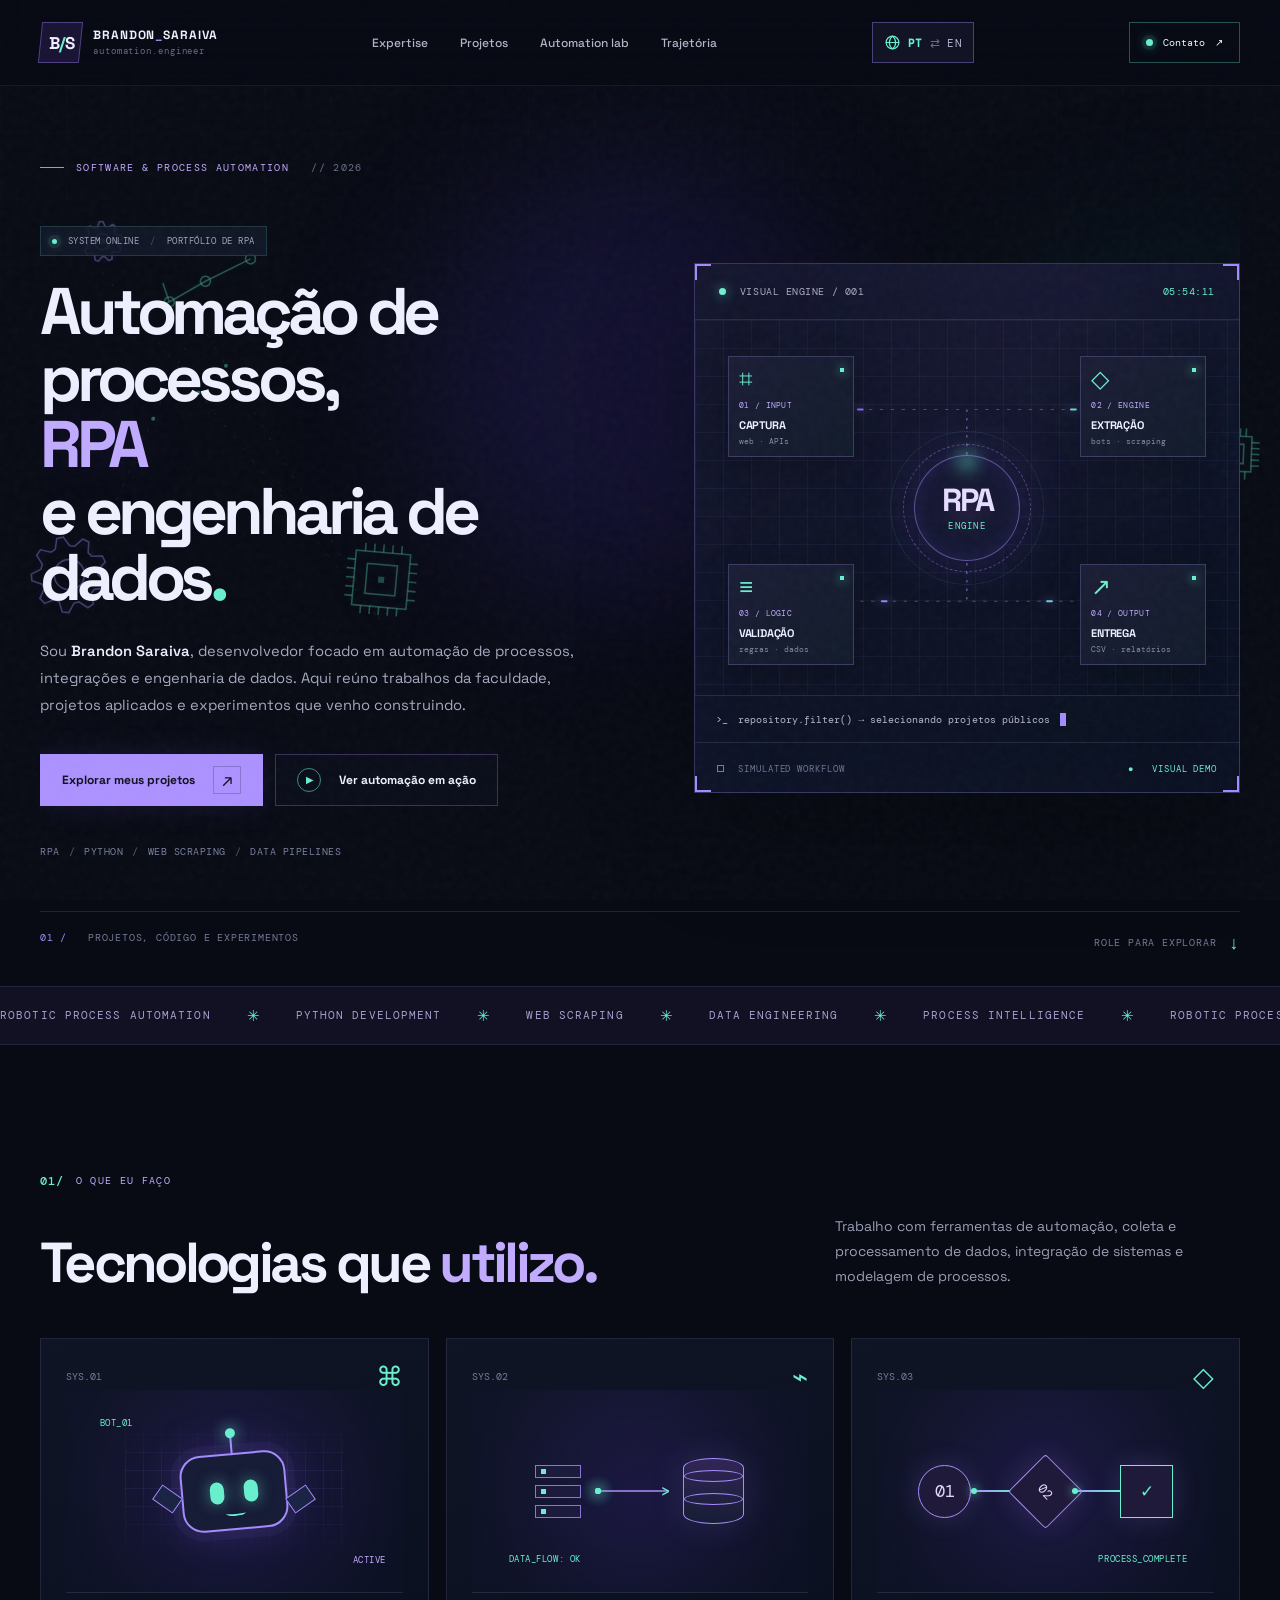
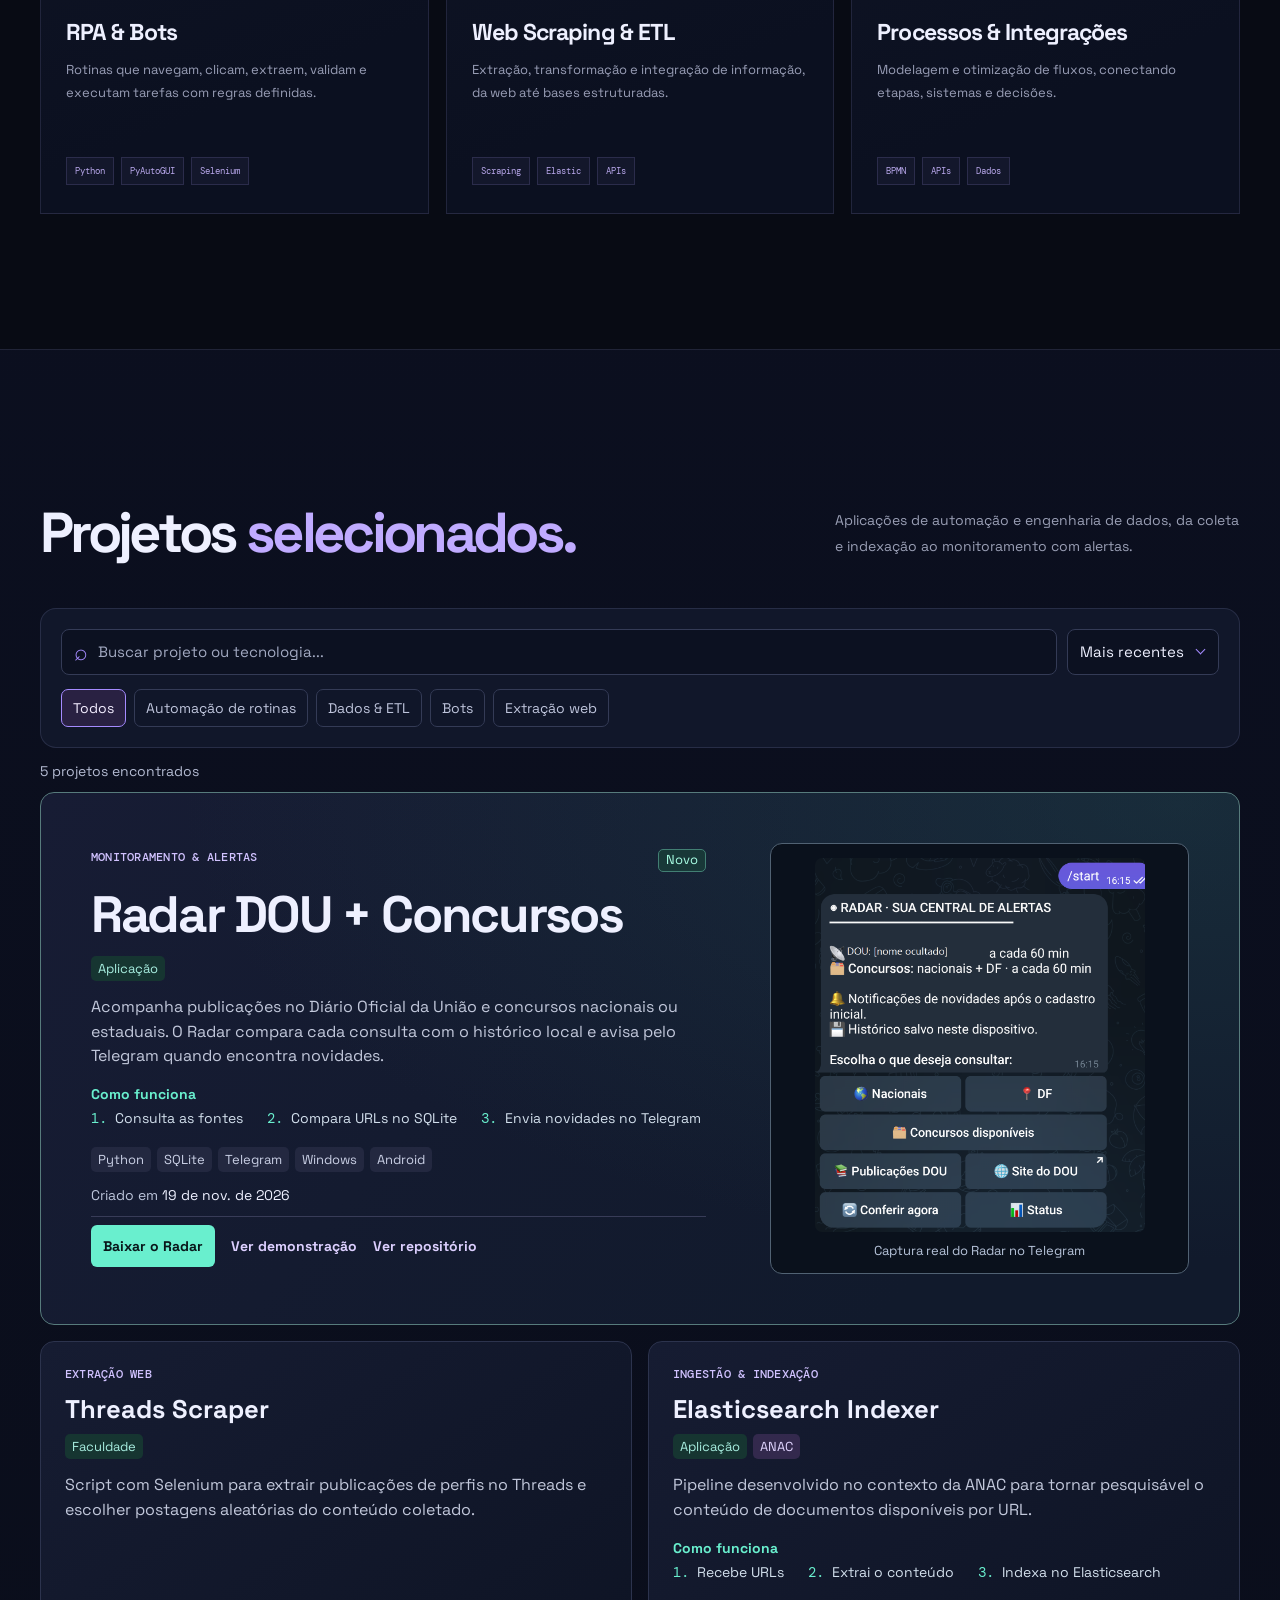
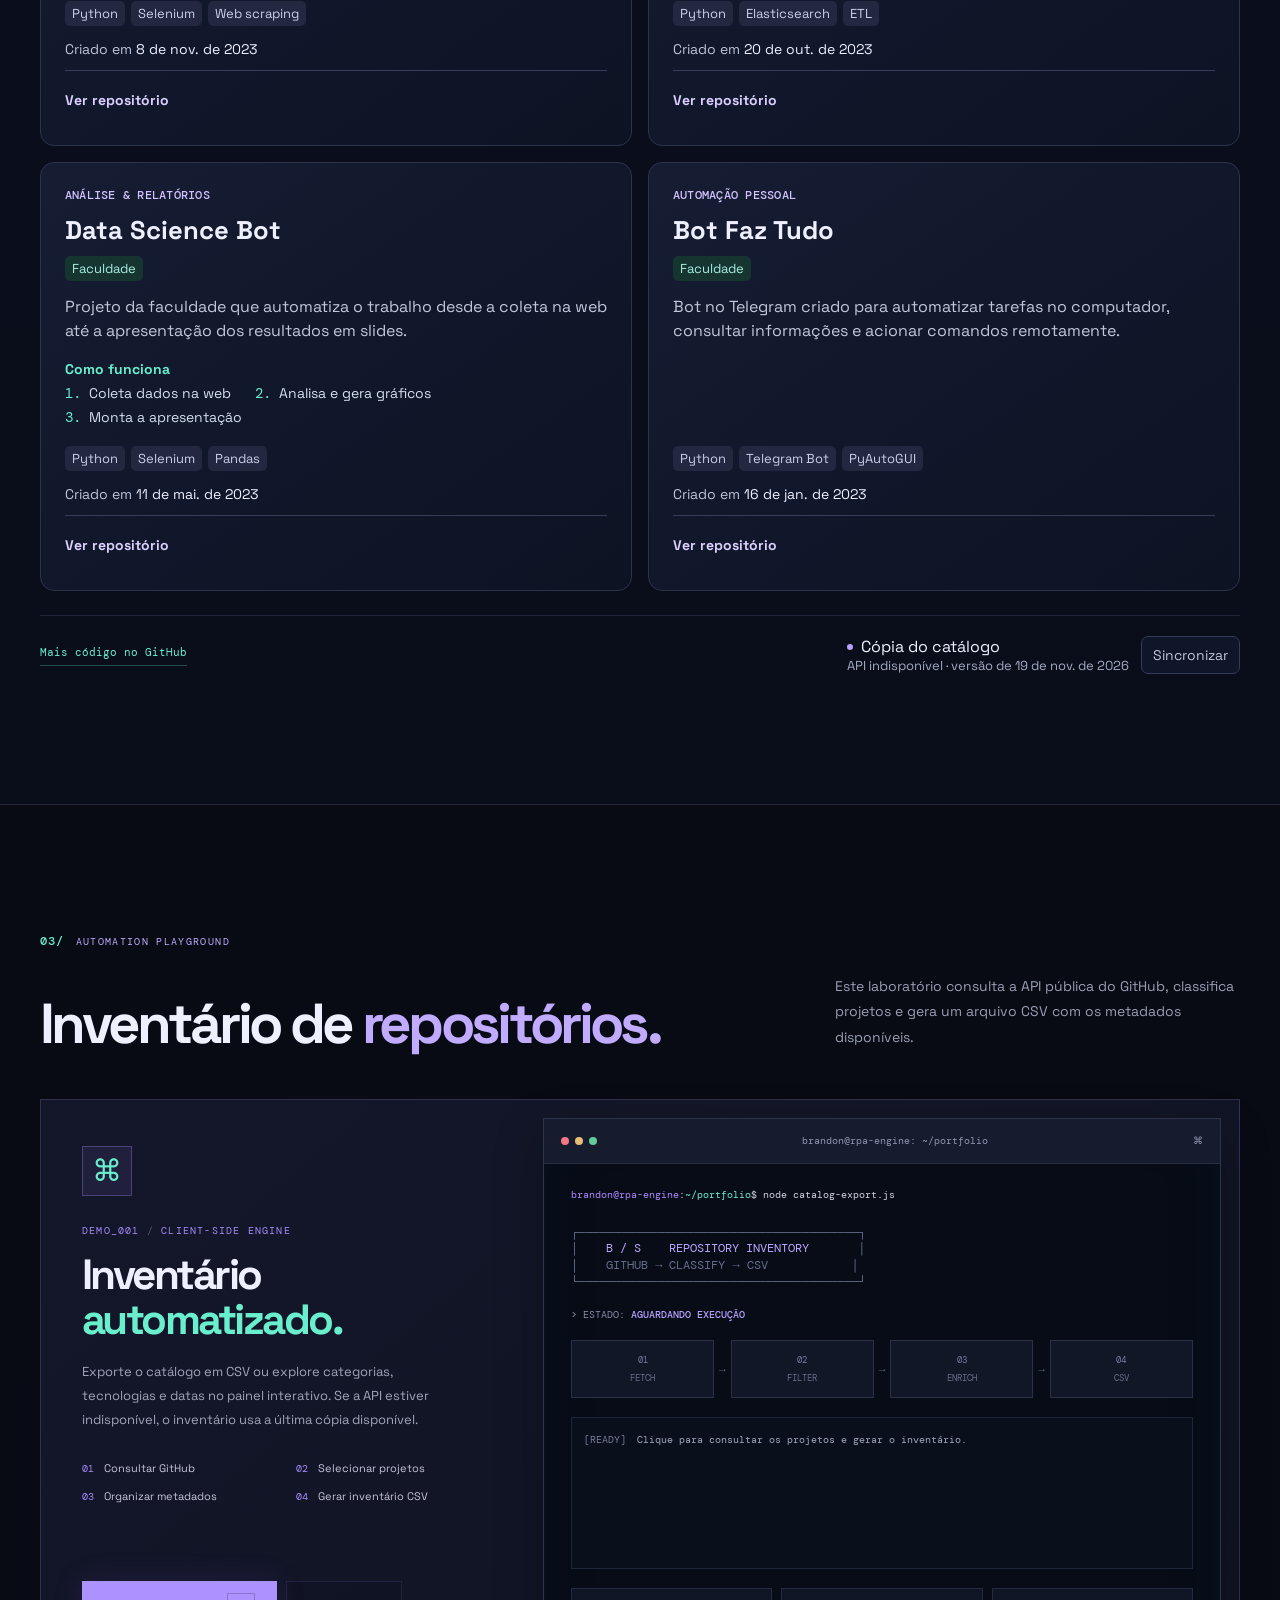
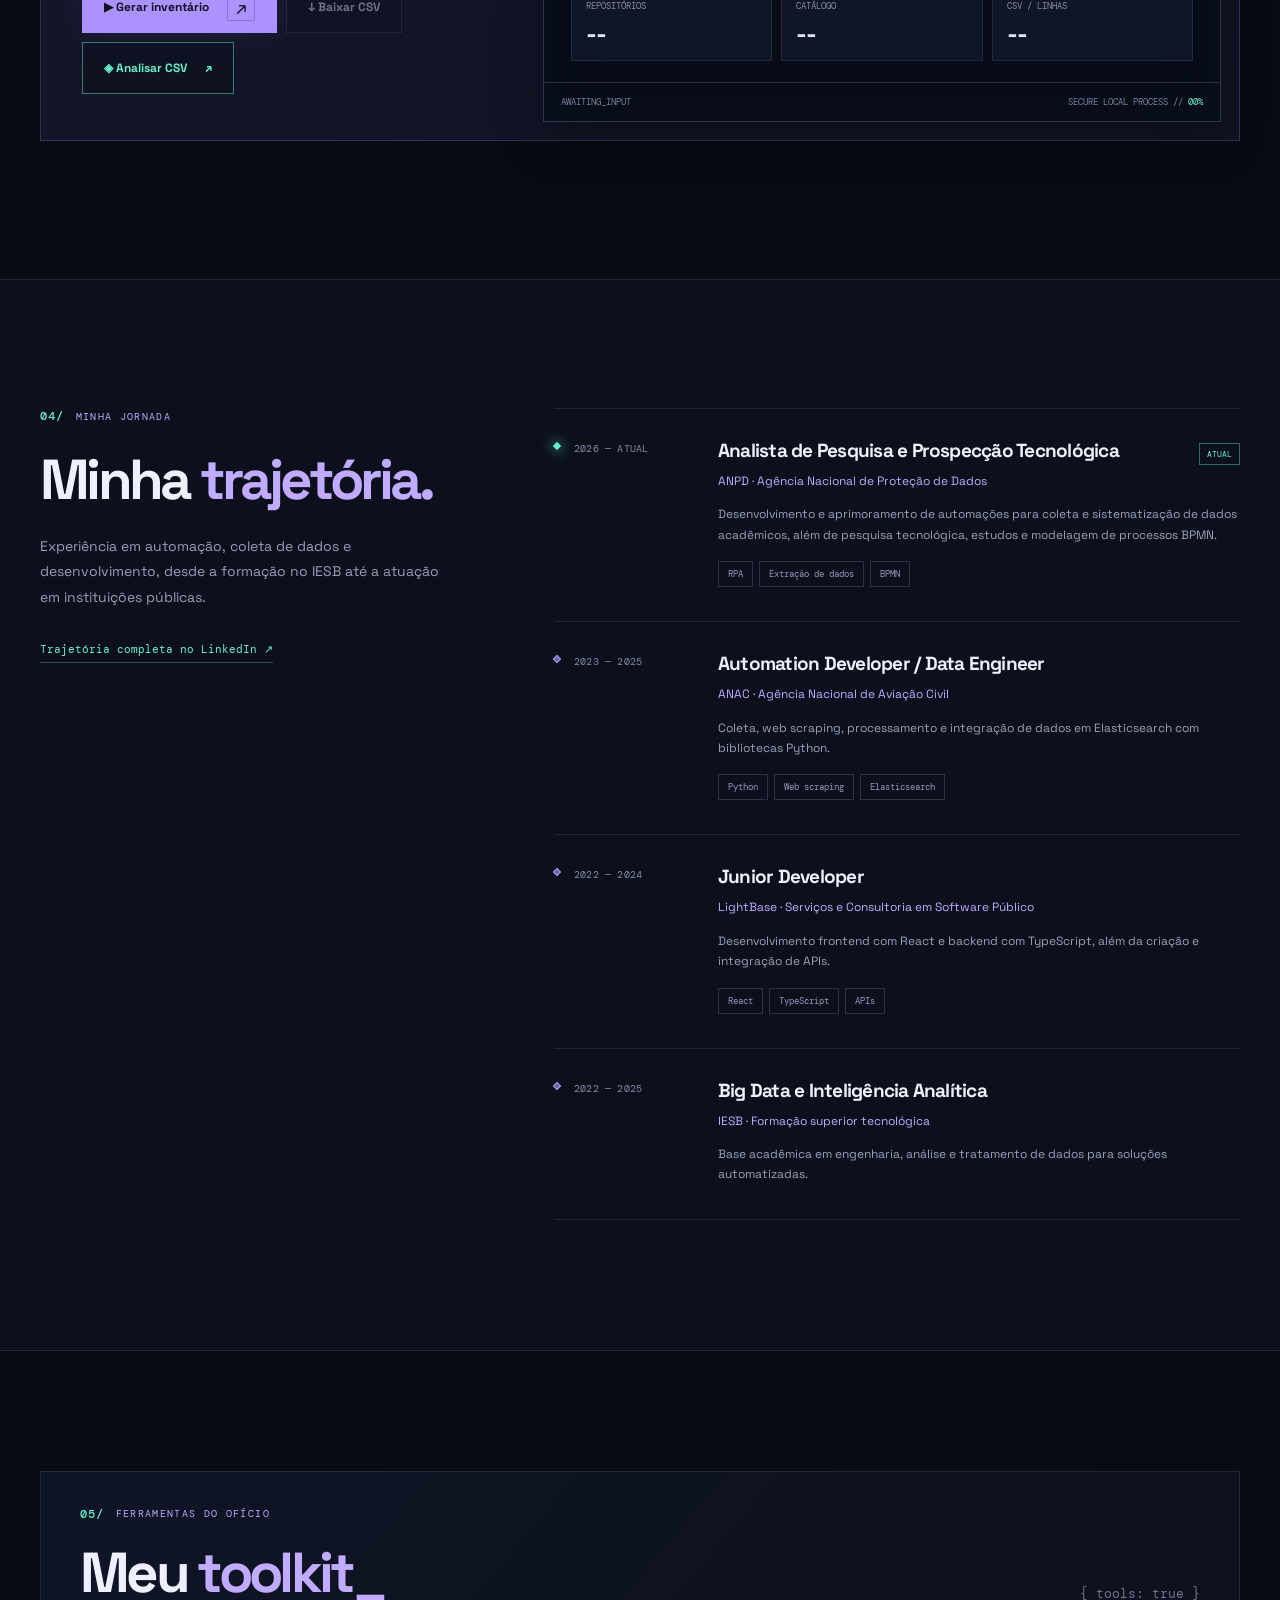
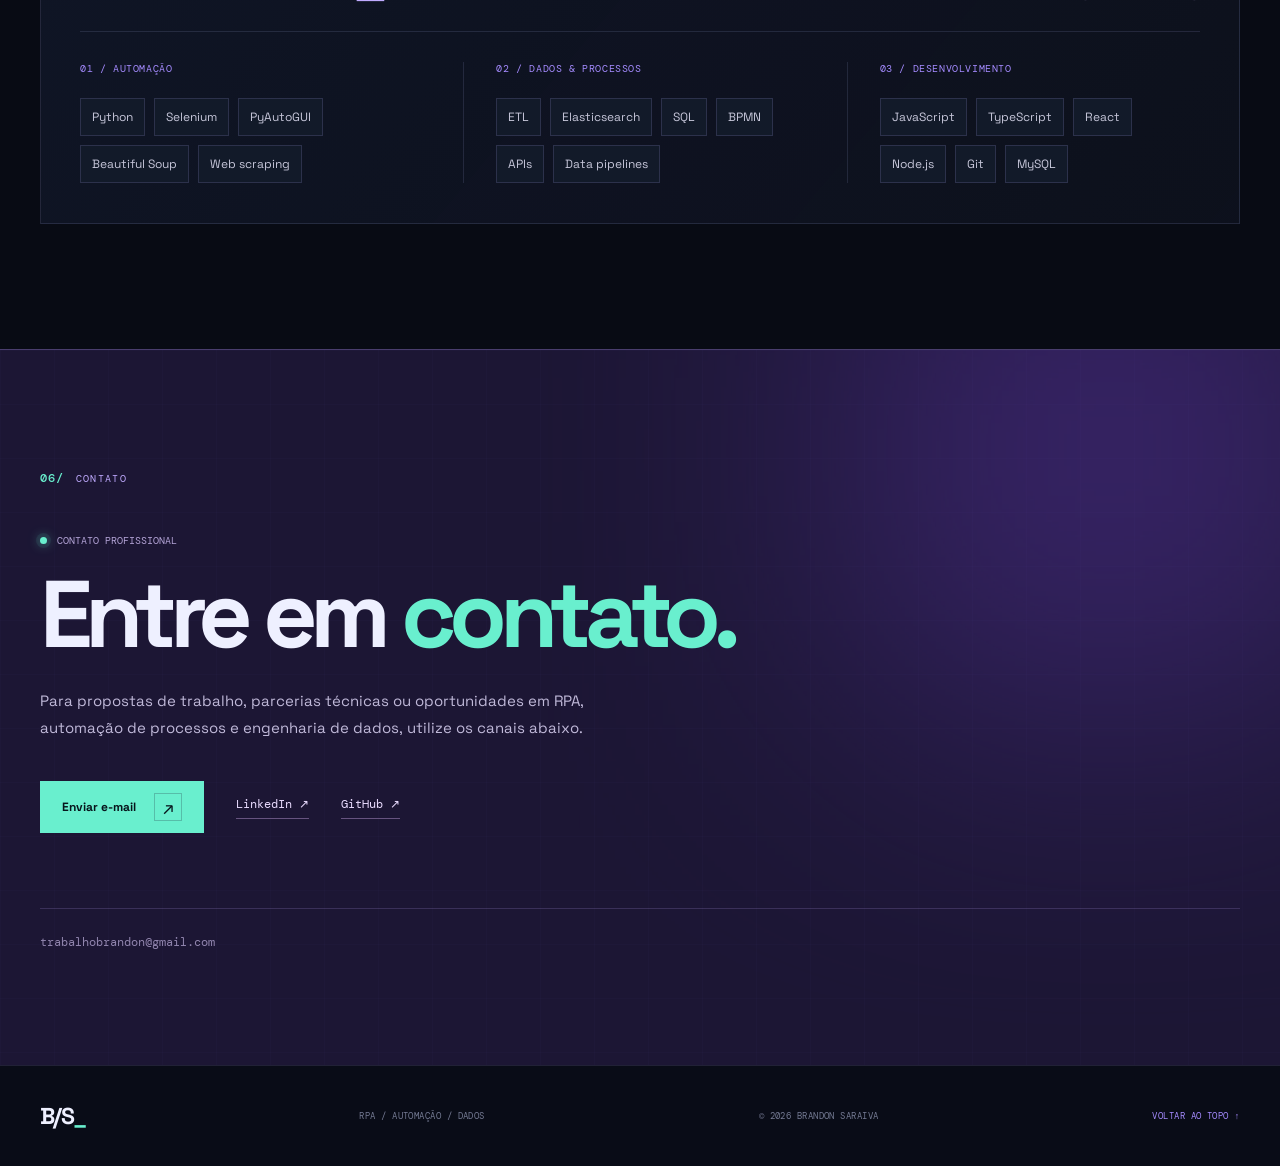
==== commit 6181905a: "Foca o portfólio em projetos selecionados" ====
--- a/index.html
+++ b/index.html
@@ -16,12 +16,12 @@
 <link href="https://fonts.googleapis.com" rel="preconnect"/>
 <link crossorigin="" href="https://fonts.gstatic.com" rel="preconnect"/>
 <link href="https://fonts.googleapis.com/css2?family=DM+Mono:wght@400;500&amp;family=Space+Grotesk:wght@400;500;600;700&amp;display=swap" rel="stylesheet"/>
-<link href="./css/styles.css?v=2" rel="stylesheet"/>
+<link href="./css/styles.css?v=3" rel="stylesheet"/>
 <link href="./css/csv-insights.css?v=2" rel="stylesheet"/>
-<script defer="" src="./js/projects.js?v=2"></script>
-<script defer="" src="./js/catalog.js"></script>
-<script defer="" src="./js/i18n.js?v=2"></script>
-<script defer="" src="./js/app.js?v=2"></script>
+<script defer="" src="./js/projects.js?v=3"></script>
+<script defer="" src="./js/catalog.js?v=3"></script>
+<script defer="" src="./js/i18n.js?v=3"></script>
+<script defer="" src="./js/app.js?v=3"></script>
 <script defer="" src="./js/csv-insights.js?v=2"></script>
 </head>
 <body>
@@ -111,10 +111,9 @@
 <section aria-labelledby="projectsTitle" class="section section-projects" id="projetos">
 <div class="container">
 <div class="section-heading" data-reveal="">
-  <div class="section-kicker">PORTFÓLIO DE PROJETOS</div>
   <div class="heading-split">
-    <h2 id="projectsTitle">Conheça meus <span>projetos.</span></h2>
-    <p>Automações, trabalhos acadêmicos e projetos independentes. O catálogo acompanha meus repositórios públicos no GitHub.</p>
+    <h2 id="projectsTitle">Projetos <span>selecionados.</span></h2>
+    <p>Aplicações de automação e engenharia de dados, da coleta e indexação ao monitoramento com alertas.</p>
   </div>
 </div>
 <div class="project-controls">
@@ -132,25 +131,22 @@
       </select>
     </label>
   </div>
-  <div class="project-filter-groups">
-    <div aria-label="Filtrar projetos por especialidade" class="filter-list" role="group">
-      <button aria-pressed="true" class="filter active" data-filter="todos" type="button">Todos os tipos</button>
-      <button aria-pressed="false" class="filter" data-filter="bots" type="button">Bots</button>
-      <button aria-pressed="false" class="filter" data-filter="web" type="button">Extração web</button>
-      <button aria-pressed="false" class="filter" data-filter="dados" type="button">Dados &amp; ETL</button>
-      <button aria-pressed="false" class="filter" data-filter="fluxos" type="button">Automações</button>
-      <button aria-pressed="false" class="filter" data-filter="outros" type="button">Outros</button>
-    </div>
-    <div aria-label="Filtrar projetos por contexto" class="era-switch" role="group">
-      <button aria-pressed="true" class="era-button active" data-era-filter="ambas" type="button">Todos os contextos</button>
-      <button aria-pressed="false" class="era-button" data-era-filter="aplicada" type="button">Aplicações</button>
-      <button aria-pressed="false" class="era-button" data-era-filter="academica" type="button">Faculdade</button>
-      <button aria-pressed="false" class="era-button" data-era-filter="github" type="button">Descobertas do GitHub</button>
-    </div>
-  </div>
-</div>
-<div class="project-meta">
-  <span id="projectResult" role="status"></span>
+  <div aria-label="Filtrar projetos por especialidade" class="filter-list" role="group">
+    <button aria-pressed="true" class="filter active" data-filter="todos" type="button">Todos</button>
+    <button aria-pressed="false" class="filter" data-filter="fluxos" type="button">Automação de rotinas</button>
+    <button aria-pressed="false" class="filter" data-filter="dados" type="button">Dados &amp; ETL</button>
+    <button aria-pressed="false" class="filter" data-filter="bots" type="button">Bots</button>
+    <button aria-pressed="false" class="filter" data-filter="web" type="button">Extração web</button>
+  </div>
+</div>
+<p class="project-meta" id="projectResult" role="status"></p>
+<div class="project-grid" id="projectGrid"></div>
+<div class="empty-state" hidden="" id="projectEmpty">
+  <h3>Nenhum projeto encontrado</h3><p>Tente outra busca ou limpe os filtros.</p>
+  <button class="button button-ghost" id="resetFilters" type="button">Limpar filtros</button>
+</div>
+<div class="projects-footer">
+  <a class="text-link" href="https://github.com/BrandonSaraiva?tab=repositories" rel="noopener noreferrer" target="_blank">Mais código no GitHub</a>
   <div class="project-sync">
     <div role="status">
       <span id="projectSource"><span class="meta-dot" aria-hidden="true"></span><span id="projectSourceText">Curadoria local</span></span>
@@ -158,15 +154,6 @@
     </div>
     <button class="project-refresh" id="refreshProjects" type="button">Sincronizar</button>
   </div>
-</div>
-<div class="project-grid" id="projectGrid"></div>
-<div class="empty-state" hidden="" id="projectEmpty">
-  <h3>Nenhum projeto encontrado</h3><p>Tente outra busca ou limpe os filtros.</p>
-  <button class="button button-ghost" id="resetFilters" type="button">Limpar filtros</button>
-</div>
-<div class="projects-footer">
-  <a class="text-link" href="https://github.com/BrandonSaraiva?tab=repositories" rel="noopener noreferrer" target="_blank">GitHub principal</a>
-  <a class="text-link" href="https://github.com/mistercegueta?tab=repositories" rel="noopener noreferrer" target="_blank">GitHub pessoal</a>
 </div>
 </div>
 </section>
--- a/css/styles.css
+++ b/css/styles.css
@@ -207,15 +207,14 @@
   transform: translateY(-2px) rotate(45deg); pointer-events: none;
 }
 .project-sort option { background: #11172a; }
-.project-filter-groups, .filter-list, .era-switch { display: flex; flex-wrap: wrap; gap: 8px; }
-.project-filter-groups { justify-content: space-between; gap: 12px; }
-.filter, .era-button, .project-refresh {
+.filter-list { display: flex; flex-wrap: wrap; gap: 8px; }
+.filter, .project-refresh {
   min-height: 38px; padding: 7px 11px; border-radius: 7px; border: 1px solid #343b56;
   background: #101629; color: #bfc5dc; font: inherit; font-size: .875rem;
 }
-.filter:hover, .era-button:hover, .project-refresh:hover { border-color: #9b88ff; color: var(--white); }
-.filter.active, .era-button.active { border-color: #a58bff; color: #f3edff; background: #292142; }
-.project-meta { display: flex; justify-content: space-between; align-items: center; flex-wrap: wrap; gap: 10px; padding: 16px 0; color: #b3bad1; font-size: .875rem; }
+.filter:hover, .project-refresh:hover { border-color: #9b88ff; color: var(--white); }
+.filter.active { border-color: #a58bff; color: #f3edff; background: #292142; }
+.project-meta { margin: 14px 0 12px; color: #b3bad1; font-size: .875rem; }
 .project-sync, #projectSource { display: flex; align-items: center; gap: 8px; }
 .project-sync { gap: 12px; }
 .project-sync small { display: block; font-size: .8125rem; color: #a2abc3; }
@@ -223,31 +222,45 @@
 .meta-dot { flex: 0 0 6px; height: 6px; border-radius: 50%; background: #b8a1ff; }
 .meta-dot.online { background: var(--cyan); }
 .project-refresh[aria-disabled="true"] { color: #aeb5cf; cursor: wait; }
-.project-grid { display: grid; grid-template-columns: repeat(3,minmax(0,1fr)); gap: 16px; }
+.project-grid { display: grid; grid-template-columns: repeat(2,minmax(0,1fr)); gap: 16px; }
 .project-card {
-  min-width: 0; display: flex; flex-direction: column; position: relative; overflow: hidden;
+  min-width: 0; display: flex; overflow: hidden;
   padding: clamp(16px, 2.1vw, 24px); border: 1px solid #2c334d; border-radius: 14px;
   background: linear-gradient(145deg, #161c32, #0d1323);
   transition: border-color .2s, box-shadow .2s;
 }
 .project-card:hover, .project-card:focus-within { border-color: #7c68b4; box-shadow: 0 12px 40px #06081370; }
-.project-card.is-featured { background: linear-gradient(135deg,#221d40,#12182d 76%); border-color: #65518c; }
-.project-card.is-recent { border-color: #579e8e; }
+.project-content { display: flex; flex: 1; flex-direction: column; min-width: 0; }
+.project-card.is-showcase {
+  grid-column: 1 / -1; display: grid; align-items: center;
+  grid-template-columns: minmax(0, 1fr) minmax(200px, .68fr); gap: clamp(20px, 5vw, 82px);
+  padding: clamp(20px, 4vw, 50px); border-color: #577b7c;
+  background: radial-gradient(ellipse at 95% 2%, #244b525e, transparent 62%), linear-gradient(130deg,#171c34,#111a2c 78%);
+}
+.project-preview {
+  display: grid; justify-items: center; align-content: center; gap: 10px;
+  margin: 0; min-width: 0; padding: 14px; border: 1px solid #516273;
+  border-radius: 12px; background: #0a111c;
+}
+.project-preview img { width: min(100%, 330px); height: auto; border-radius: 7px; }
+.project-preview figcaption { font-size: .8125rem; text-align: center; color: #b7c4da; }
 .project-card-top { display: flex; align-items: flex-start; justify-content: space-between; gap: 8px; margin-bottom: 12px; }
 .project-type { color: #d1c2ff; font: 500 .75rem var(--mono); text-transform: uppercase; letter-spacing: .02em; }
 .project-new {
   padding: 2px 7px; border: 1px solid #427f73; border-radius: 5px;
   background: #183838; color: #a9ffe5; font-size: .8125rem; line-height: 1.3;
 }
-.project-graphic {
-  position: relative; height: 57px; display: grid; place-items: center; margin-bottom: 16px;
-  background: radial-gradient(ellipse at center, #698bba24, transparent 70%);
-}
-.project-graphic::before { content: ''; position: absolute; inset: 50% 0 auto; height: 1px; background: linear-gradient(90deg,transparent,#ac97f36e,transparent); }
-.project-glyph { position: relative; padding-inline: 10px; background: #1a2137; color: var(--cyan); font: 30px var(--mono); }
 .project-card h3 { overflow-wrap: anywhere; font-size: clamp(1.25rem, 2vw, 1.625rem); line-height: 1.2; margin: 0 0 10px; }
-.project-card p { color: #c2c8db; font-size: 1rem; line-height: 1.55; margin: 0 0 18px; flex: 1; overflow-wrap: anywhere; }
+.project-card.is-showcase h3 { font-size: clamp(1.75rem, 4vw, 3.7rem); letter-spacing: -.045em; }
+.project-summary { color: #c2c8db; font-size: 1rem; line-height: 1.55; margin: 0 0 16px; overflow-wrap: anywhere; }
+.project-flow-label { font: 700 .875rem var(--display); color: var(--cyan); margin: 0 0 6px; }
+.project-flow {
+  display: flex; flex-wrap: wrap; gap: 6px 24px; margin: 0 0 20px;
+  padding: 0; list-style-position: inside; color: #d2dfec; font-size: .875rem;
+}
+.project-flow li::marker { color: var(--cyan); font-family: var(--mono); }
 .project-tags, .project-era-line { display: flex; flex-wrap: wrap; gap: 6px; margin-bottom: 14px; }
+.project-tags { margin-top: auto; }
 .project-tags span, .project-era-pill, .project-context {
   max-width: 100%; overflow-wrap: anywhere; padding: 4px 7px; border-radius: 5px;
   background: #232840; color: #cad0e5; font-size: .8125rem;
@@ -257,10 +270,10 @@
 .project-created { margin: 0 0 12px; color: #bbc4da; font-size: .875rem; }
 .project-created time { color: var(--white); }
 .project-card-actions { display: flex; flex-wrap: wrap; align-items: center; gap: 4px 16px; padding-top: 8px; border-top: 1px solid #383c58; }
-.project-card-link, .project-release { display: inline-flex; align-items: center; min-height: 40px; color: #dccfff; font-weight: 700; font-size: .875rem; }
-.project-release { color: var(--cyan); }
-.project-card-link:hover, .project-release:hover { text-decoration: underline; }
-.projects-footer { margin-top: 24px; display: flex; flex-wrap: wrap; gap: 12px 20px; border-top: 1px solid var(--line); padding-top: 20px; }
+.project-card-actions a { display: inline-flex; align-items: center; min-height: 42px; color: #dccfff; font-weight: 700; font-size: .875rem; }
+.project-card-actions .project-release { padding-inline: 12px; border-radius: 6px; background: var(--cyan); color: #09161a; }
+.project-card-actions a:hover { text-decoration: underline; }
+.projects-footer { margin-top: 24px; display: flex; align-items: center; justify-content: space-between; flex-wrap: wrap; gap: 12px 20px; border-top: 1px solid var(--line); padding-top: 20px; }
 .text-link { color: var(--cyan); font: 11px var(--mono); border-bottom: 1px solid rgba(105,239,206,.28); padding-bottom: 6px; transition: border-color .2s,color .2s; }
 .text-link:hover { color: #d2fff1; border-color: var(--cyan); }
 .empty-state { text-align: center; padding: 85px 30px; background: rgba(13,18,32,.75); border: 1px solid var(--line); }
@@ -395,7 +408,6 @@
   .hero-visual { height: 520px; max-width: 660px; width: 100%; margin: auto; }.visual-surface { height: 366px; }
   .section { padding: 95px 0; }.heading-split { align-items: flex-start; }
   .expertise-grid { gap: 12px; }.expertise-card { padding: 18px; }.expertise-illustration { height: 160px; }.expertise-card p { font-size: 12px; }
-  .project-grid { grid-template-columns: repeat(2,minmax(0,1fr)); }
   .lab-layout { grid-template-columns: 1fr; }.lab-intro { padding: 28px 24px 15px; }.lab-commands { max-width: 430px; }.lab-actions { margin-top: 22px; padding-top: 12px; }.terminal { min-height: 500px; }
   .timeline-layout { grid-template-columns: .7fr 1.3fr; gap: 25px; }.timeline-item { grid-template-columns: 1fr; gap: 10px; }
   .stack-grid { gap: 15px; }.stack-group + .stack-group { padding-left: 18px; }
@@ -423,6 +435,7 @@
   .heading-split { flex-direction: column; gap: 21px; }.heading-split h2 { font-size: clamp(39px,9vw,57px); }.heading-split > p { width: 100%; font-size: 13px; }.section-heading { margin-bottom: 31px; }
   .expertise-grid { grid-template-columns: 1fr; gap: 13px; }.expertise-card { padding: 24px; }.expertise-illustration { height: 190px; }.expertise-card p { min-height: 0; }
   .project-grid { grid-template-columns: 1fr; }
+  .project-card.is-showcase { grid-template-columns: minmax(0, 1fr); }
   .project-sort { flex: 1 1 100%; }
   .lab-layout { padding: 11px; }.lab-intro { padding: 22px 14px 13px; }.lab-intro h3 { font-size: 40px; }.lab-commands span { font-size: 10px; }
   .lab-actions { flex-direction: column; width: 100%; align-items: stretch; }.lab-actions .button { width: 100%; }
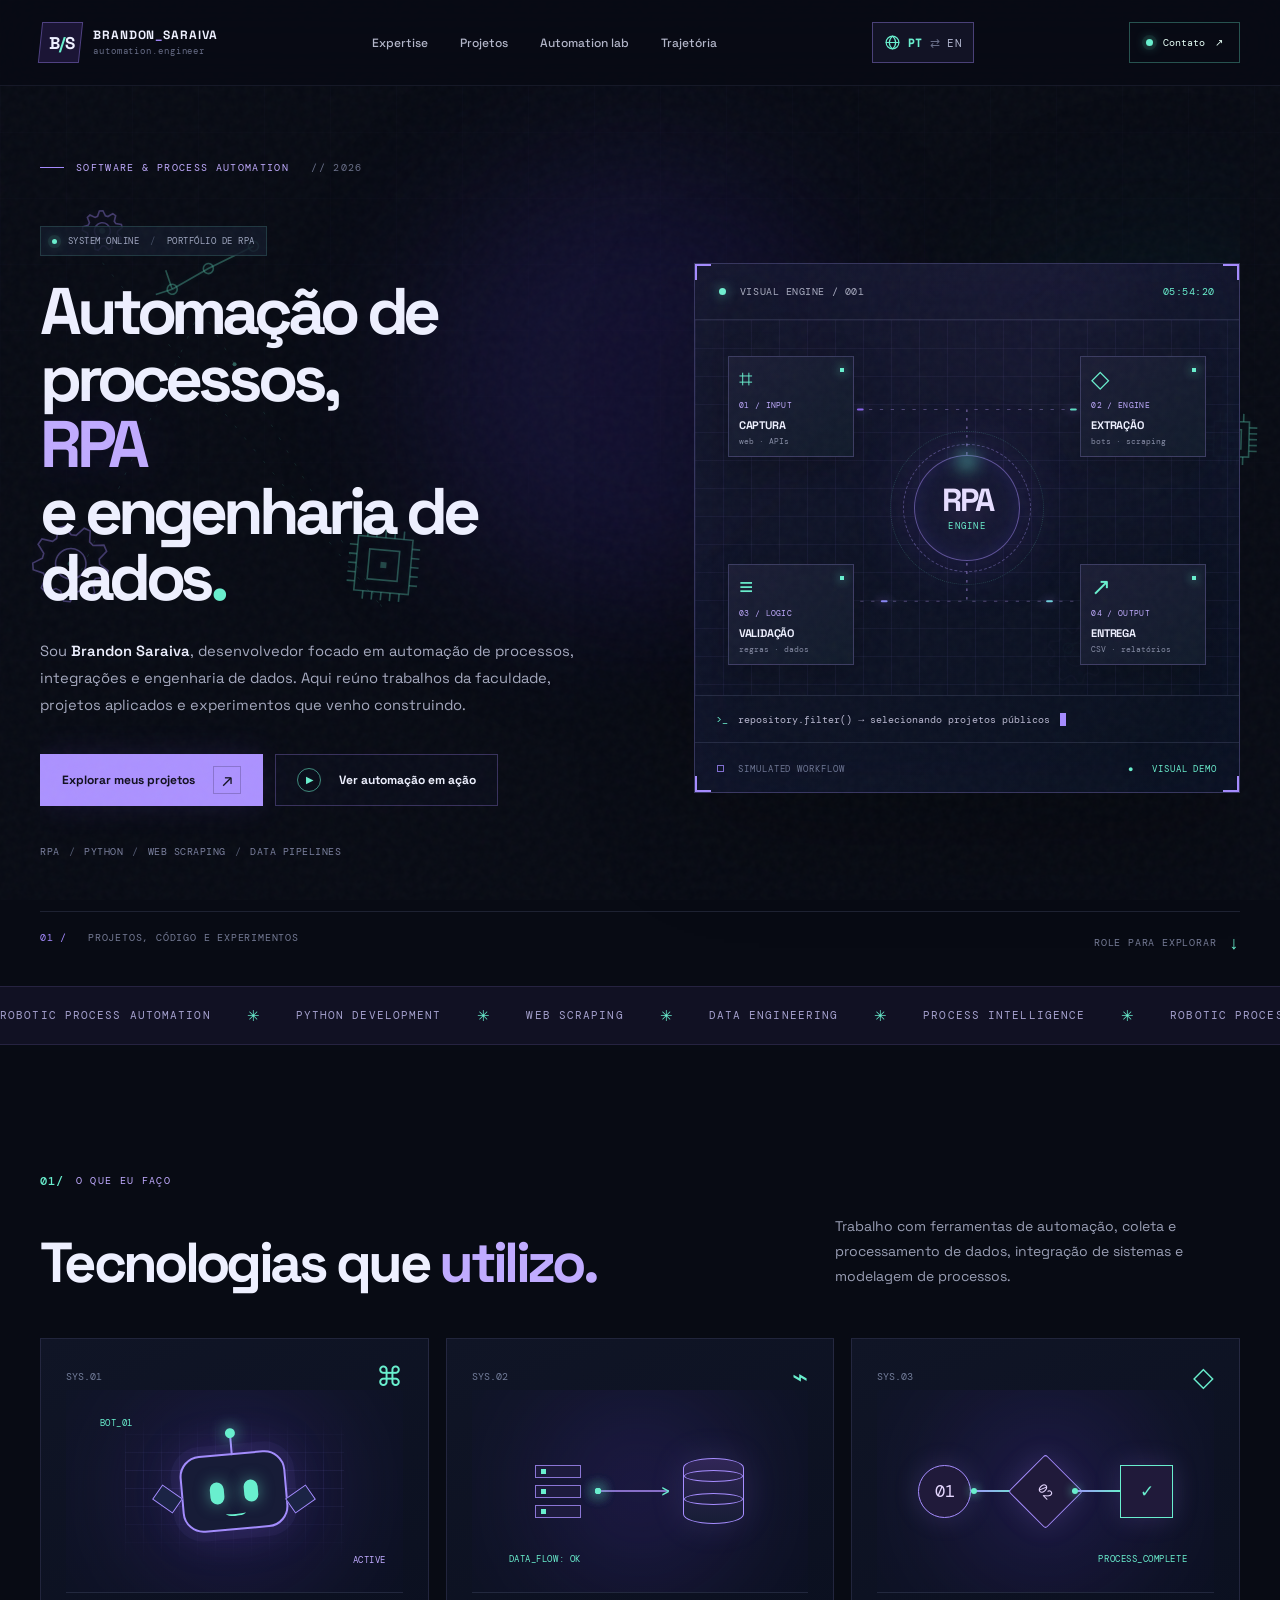
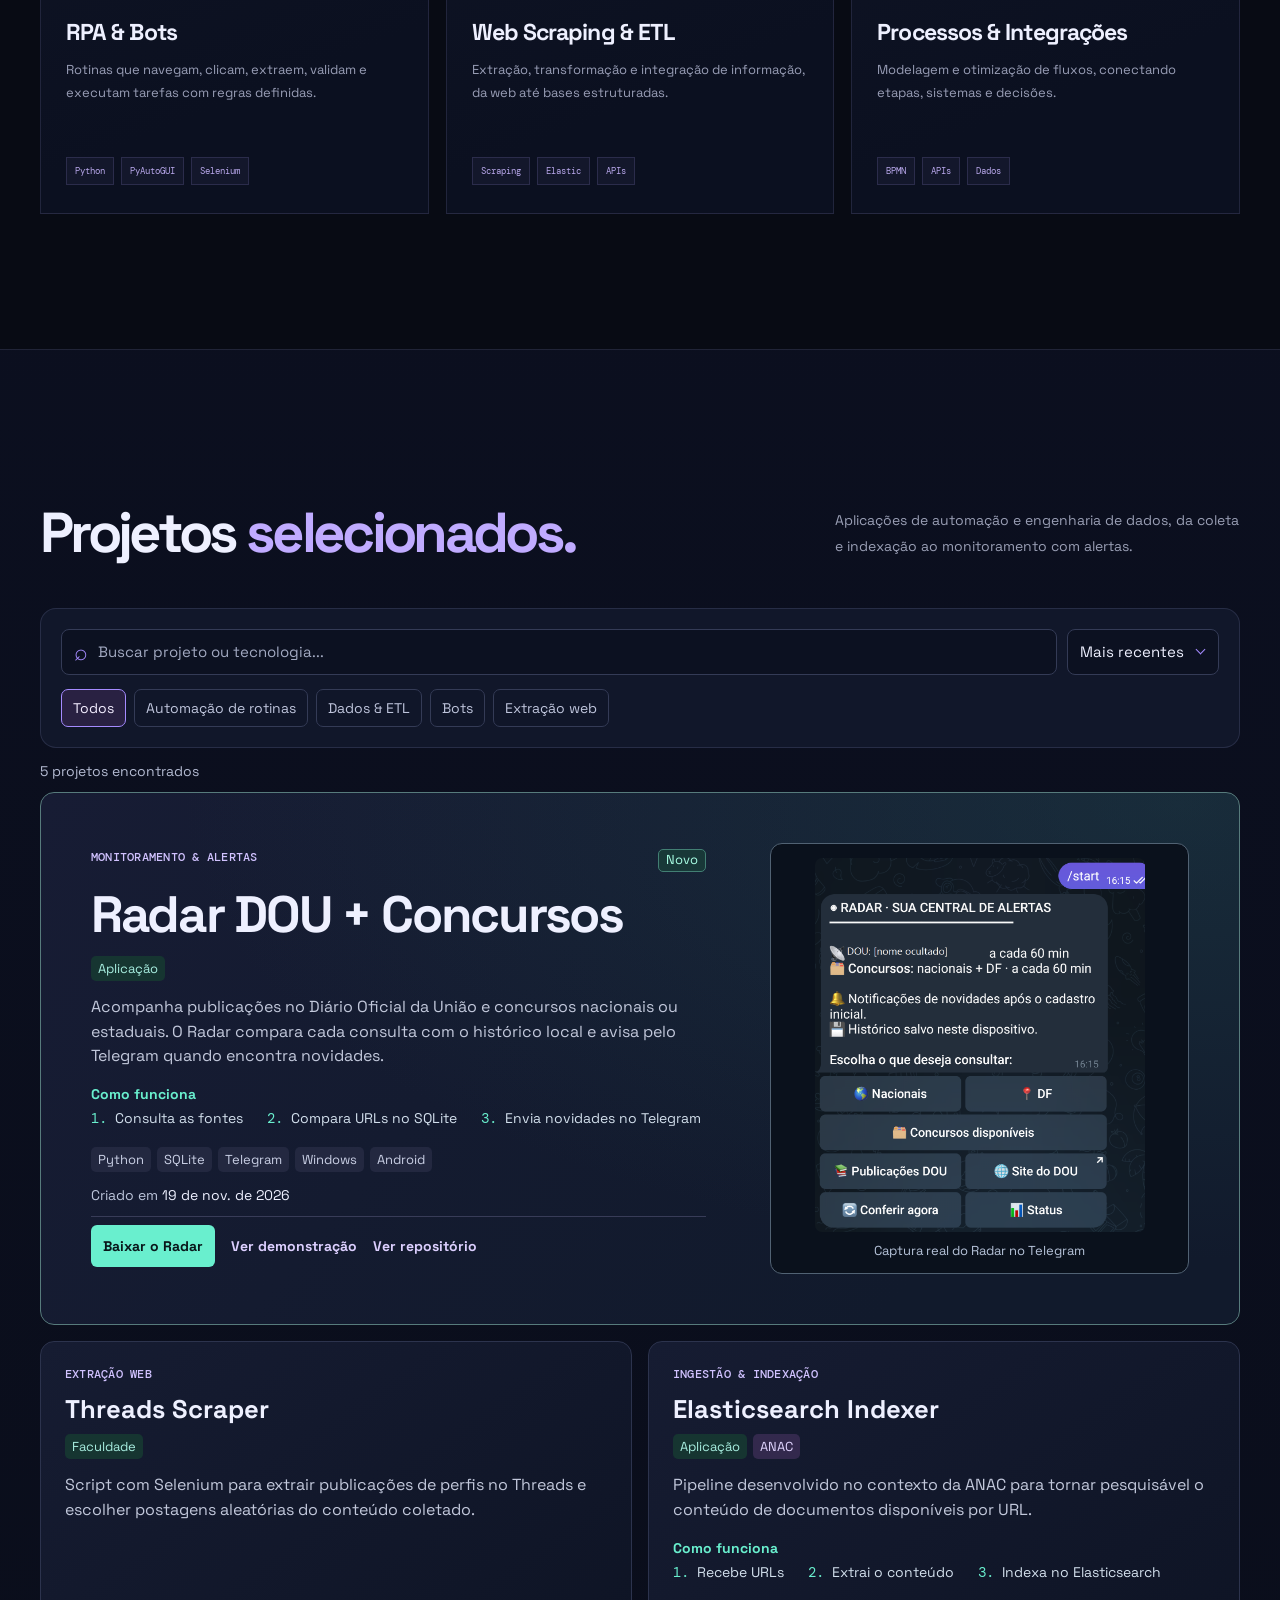
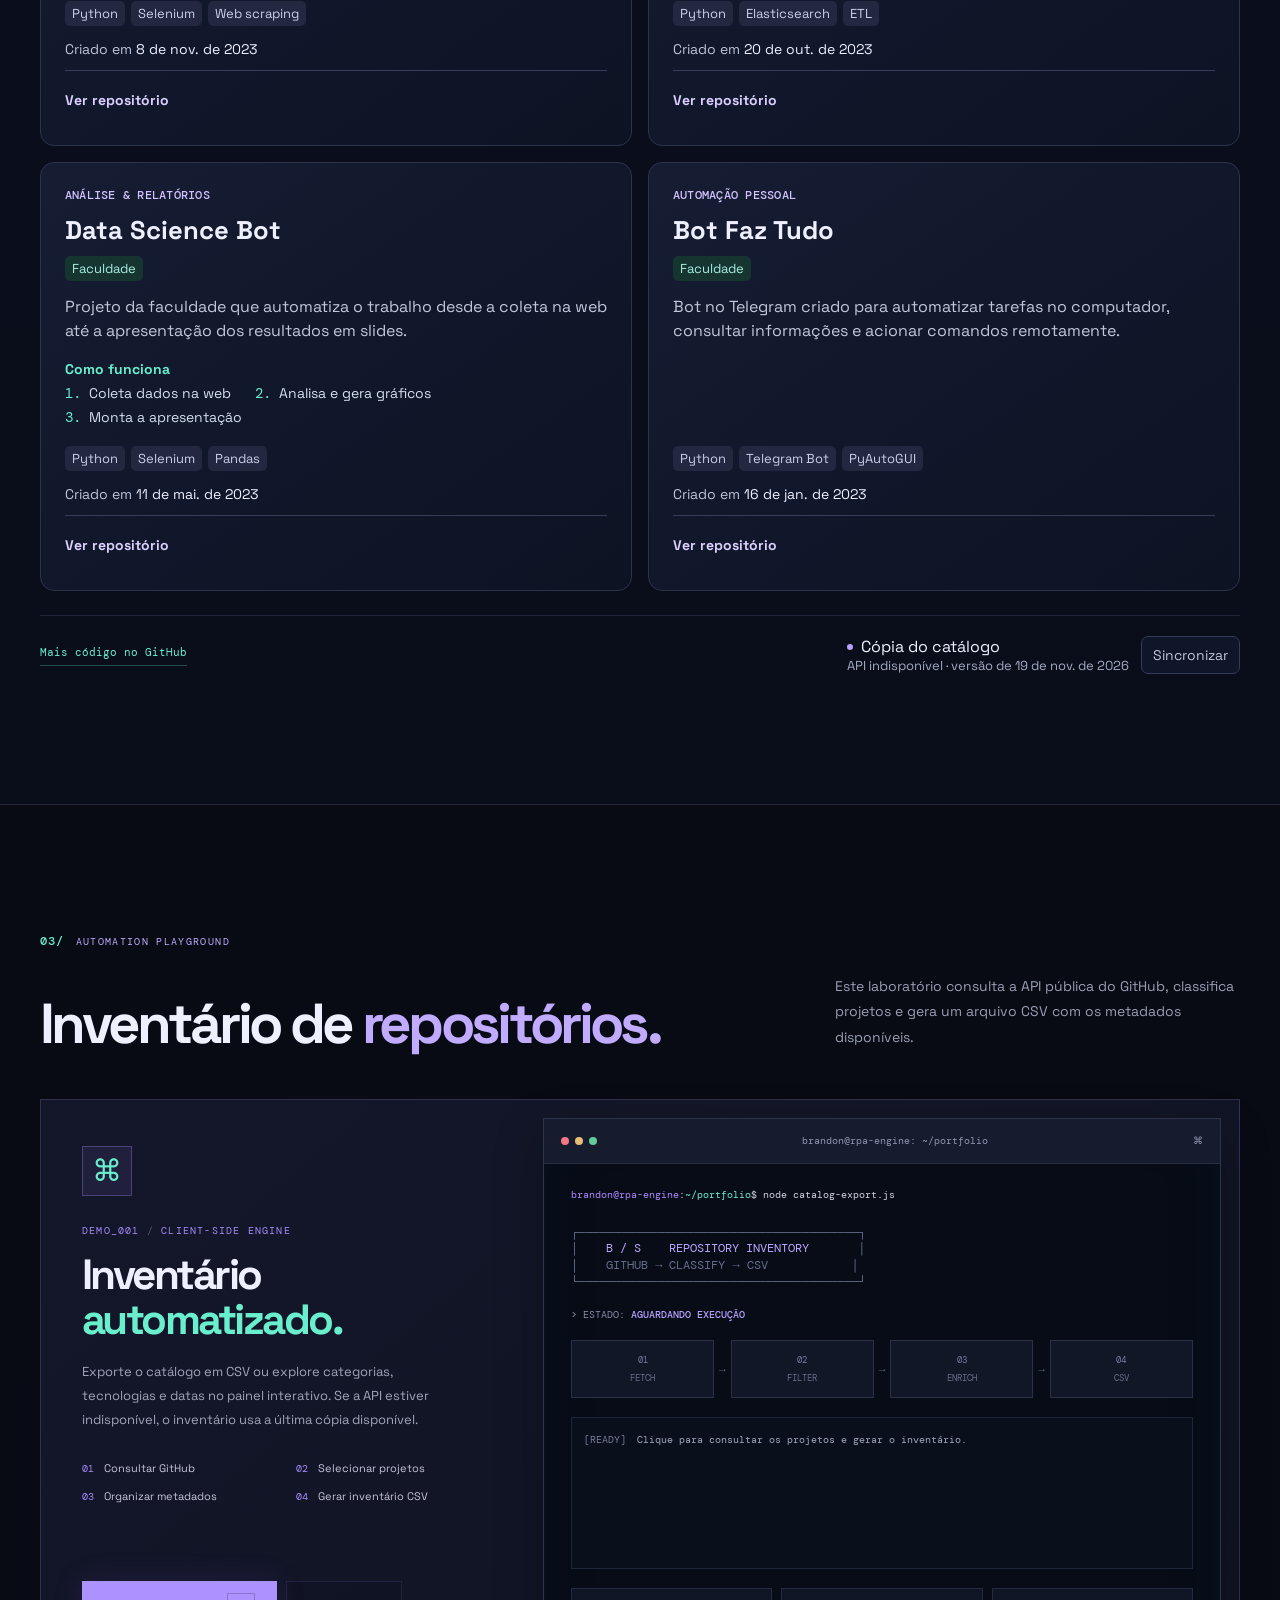
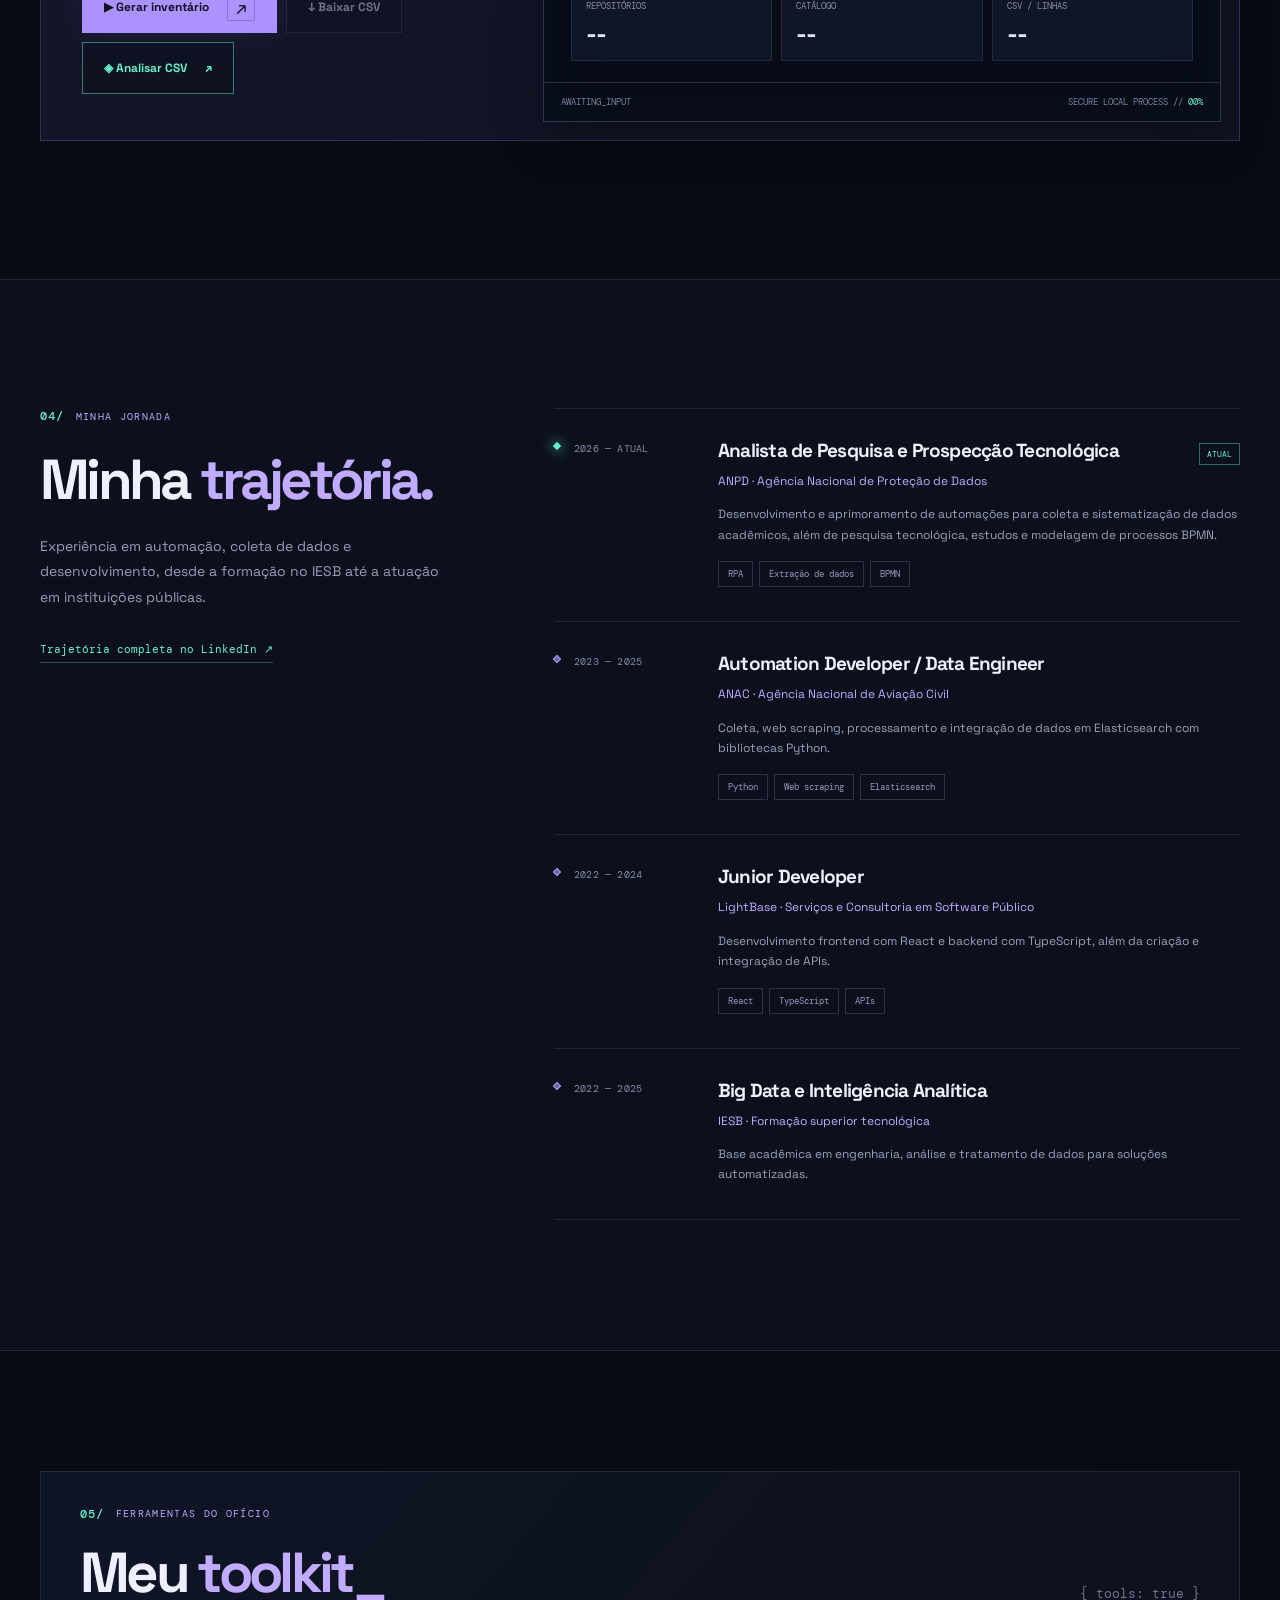
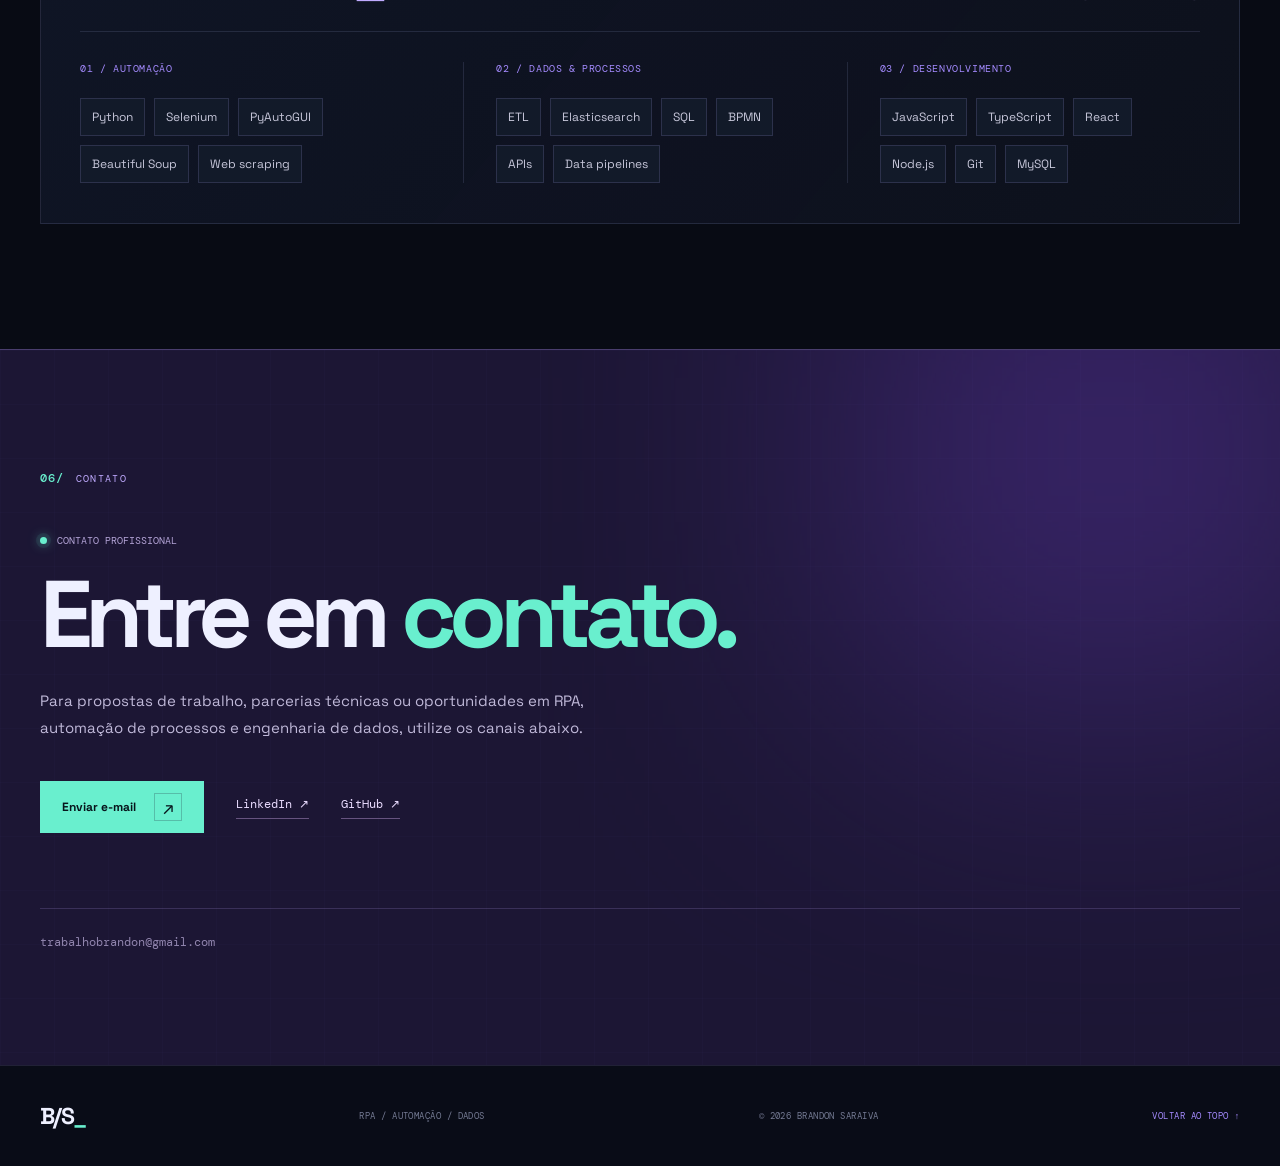
==== commit 1a4940c1: "Mostra criação e atividade de código no painel CSV" ====
--- a/index.html
+++ b/index.html
@@ -17,12 +17,12 @@
 <link crossorigin="" href="https://fonts.gstatic.com" rel="preconnect"/>
 <link href="https://fonts.googleapis.com/css2?family=DM+Mono:wght@400;500&amp;family=Space+Grotesk:wght@400;500;600;700&amp;display=swap" rel="stylesheet"/>
 <link href="./css/styles.css?v=3" rel="stylesheet"/>
-<link href="./css/csv-insights.css?v=2" rel="stylesheet"/>
+<link href="./css/csv-insights.css?v=3" rel="stylesheet"/>
 <script defer="" src="./js/projects.js?v=3"></script>
 <script defer="" src="./js/catalog.js?v=3"></script>
 <script defer="" src="./js/i18n.js?v=3"></script>
 <script defer="" src="./js/app.js?v=3"></script>
-<script defer="" src="./js/csv-insights.js?v=2"></script>
+<script defer="" src="./js/csv-insights.js?v=3"></script>
 </head>
 <body>
 <a class="skip-link" href="#conteudo">Ir para conteúdo</a>
@@ -237,7 +237,11 @@
           <div id="insightStackMap" class="insight-stack-map" role="group" aria-label="Tecnologias utilizadas por repositório"></div>
           <div id="insightStackSummary" class="insight-stack-summary" aria-live="polite"></div>
         </section>
-        <section class="insight-card" aria-labelledby="insightMatrixTitle"><div class="insight-card-kicker">04 / PROJECT MATRIX</div><h3 id="insightMatrixTitle" data-insight-text="matrixTitle">Categorias e contextos</h3><p data-insight-text="matrixNote">Cruza o tipo de projeto com o contexto informado no catálogo.</p><div id="insightMatrix" class="insight-matrix"></div></section>
+        <section class="insight-card insight-activity" aria-labelledby="insightActivityTitle">
+          <h3 id="insightActivityTitle" data-insight-text="activityTitle">Criação e último push</h3>
+          <p data-insight-text="activityNote">Veja quando cada repositório foi criado e quando recebeu o último envio de código registrado no CSV.</p>
+          <div id="insightActivity"></div>
+        </section>
         <section class="insight-card" aria-labelledby="insightRankTitle"><div class="insight-card-kicker">05 / REPOSITORY HIGHLIGHTS</div><h3 id="insightRankTitle" data-insight-text="rankTitle">Comparativo de repositórios</h3><p id="insightRankNote"></p><div id="insightRank" class="insight-rank-list"></div></section>
       </div>
       <p class="insight-bottom-note" data-insight-text="missingMeta">A análise utiliza somente os dados presentes no CSV. Campos ausentes não são estimados e valores iguais a zero são preservados.</p>
--- a/css/csv-insights.css
+++ b/css/csv-insights.css
@@ -92,13 +92,34 @@
 .insight-bar-top strong{color:var(--cyan);font:10px var(--mono)}
 .insight-bar-track,.insight-rank-track{height:5px;background:#2b2c43;display:block;overflow:hidden}
 .insight-bar-fill{display:block;height:100%;background:linear-gradient(90deg,#8267e8,#bfaaff)}
-.insight-matrix{display:grid;grid-template-columns:minmax(64px,1.3fr) repeat(3,minmax(0,1fr));gap:7px;align-items:stretch}
-.insight-matrix-header{font:9px var(--mono);color:#9899bc;text-align:center;padding:5px 0}
-.insight-matrix-rowlabel{font:11px var(--display);color:#e8e7f9;display:flex;align-items:center}
-.insight-matrix-cell{min-height:37px;border:1px solid rgba(165,139,255,.36);
-  background:rgba(165,139,255,var(--heat,.10));color:#fff;font:700 14px var(--mono)}
-.insight-matrix-cell:hover,.insight-matrix-cell[aria-pressed=true]{outline:2px solid var(--cyan);outline-offset:-2px}
-.insight-matrix-cell:disabled{opacity:.3;cursor:default}
+.insight-activity{--activity-created:#c4b4ff;--activity-pushed:var(--cyan)}
+.insight-activity > h3{margin-top:0}
+.insight-activity > p{font-size:.875rem;min-height:0}
+.insight-activity-summary{margin:0 0 14px;padding:10px 12px;border-left:2px solid var(--activity-pushed);
+  background:rgba(105,239,206,.07);color:#d1ece6;font:.875rem/1.5 var(--display)}
+.insight-activity-axis{display:flex;justify-content:space-between;gap:8px;margin:0 7px;
+  font:.8125rem/1.4 var(--display);color:#b6bdd3}
+.insight-activity-axis span:only-child{margin-inline:auto}
+.insight-activity-list{list-style:none;padding:0;margin:0}
+.insight-activity-row{display:grid;gap:6px;padding:10px 0;border-bottom:1px solid #2b3044}
+.insight-activity-row:last-child{border-bottom:0}
+.insight-activity-name{justify-self:start;color:var(--white);font:700 .9375rem/1.4 var(--display);overflow-wrap:anywhere}
+a.insight-activity-name:hover,a.insight-activity-name:focus-visible{text-decoration:underline;color:var(--activity-pushed)}
+.insight-activity-plot{height:18px;margin:0 7px;position:relative}
+.insight-activity-plot::before,.insight-activity-span{position:absolute;top:8px;height:2px}
+.insight-activity-plot::before{content:'';inset-inline:0;background:#373c56}
+.insight-activity-span{background:linear-gradient(90deg,var(--activity-created),var(--activity-pushed))}
+.insight-activity-marker{position:absolute;width:8px;height:8px;transform:translateX(-50%)}
+.insight-activity-marker.created{top:1px;border:2px solid var(--activity-created);border-radius:50%;background:#141929}
+.insight-activity-marker.pushed{bottom:1px;background:var(--activity-pushed);transform:translateX(-50%) rotate(45deg)}
+.insight-activity-dates{display:grid;grid-template-columns:repeat(2,minmax(0,1fr));gap:6px 12px}
+.insight-activity-date{display:grid;gap:2px;color:#e9eafa;font:.875rem/1.35 var(--display)}
+.insight-activity-date small{display:flex;align-items:center;gap:6px;font-size:.8125rem;color:var(--activity-created)}
+.insight-activity-date small::before{content:'';flex:0 0 8px;height:8px;border:2px solid currentColor;border-radius:50%}
+.insight-activity-date.pushed small{color:var(--activity-pushed)}
+.insight-activity-date.pushed small::before{border:0;border-radius:0;background:currentColor;transform:rotate(45deg)}
+.insight-activity-date > span{color:#aab2c9}
+.insight-activity-more{margin:8px 0 0;color:#aab2c9;font:.8125rem/1.5 var(--display)}
 .insight-no-data{font:12px/1.7 var(--display);color:#939ab5;min-height:80px;display:grid;place-items:center;text-align:center}
 .insight-rank-list{display:grid;gap:10px}
 .insight-rank-item{display:flex;align-items:center;gap:12px;padding:9px 0;border-bottom:1px solid #2b3044}
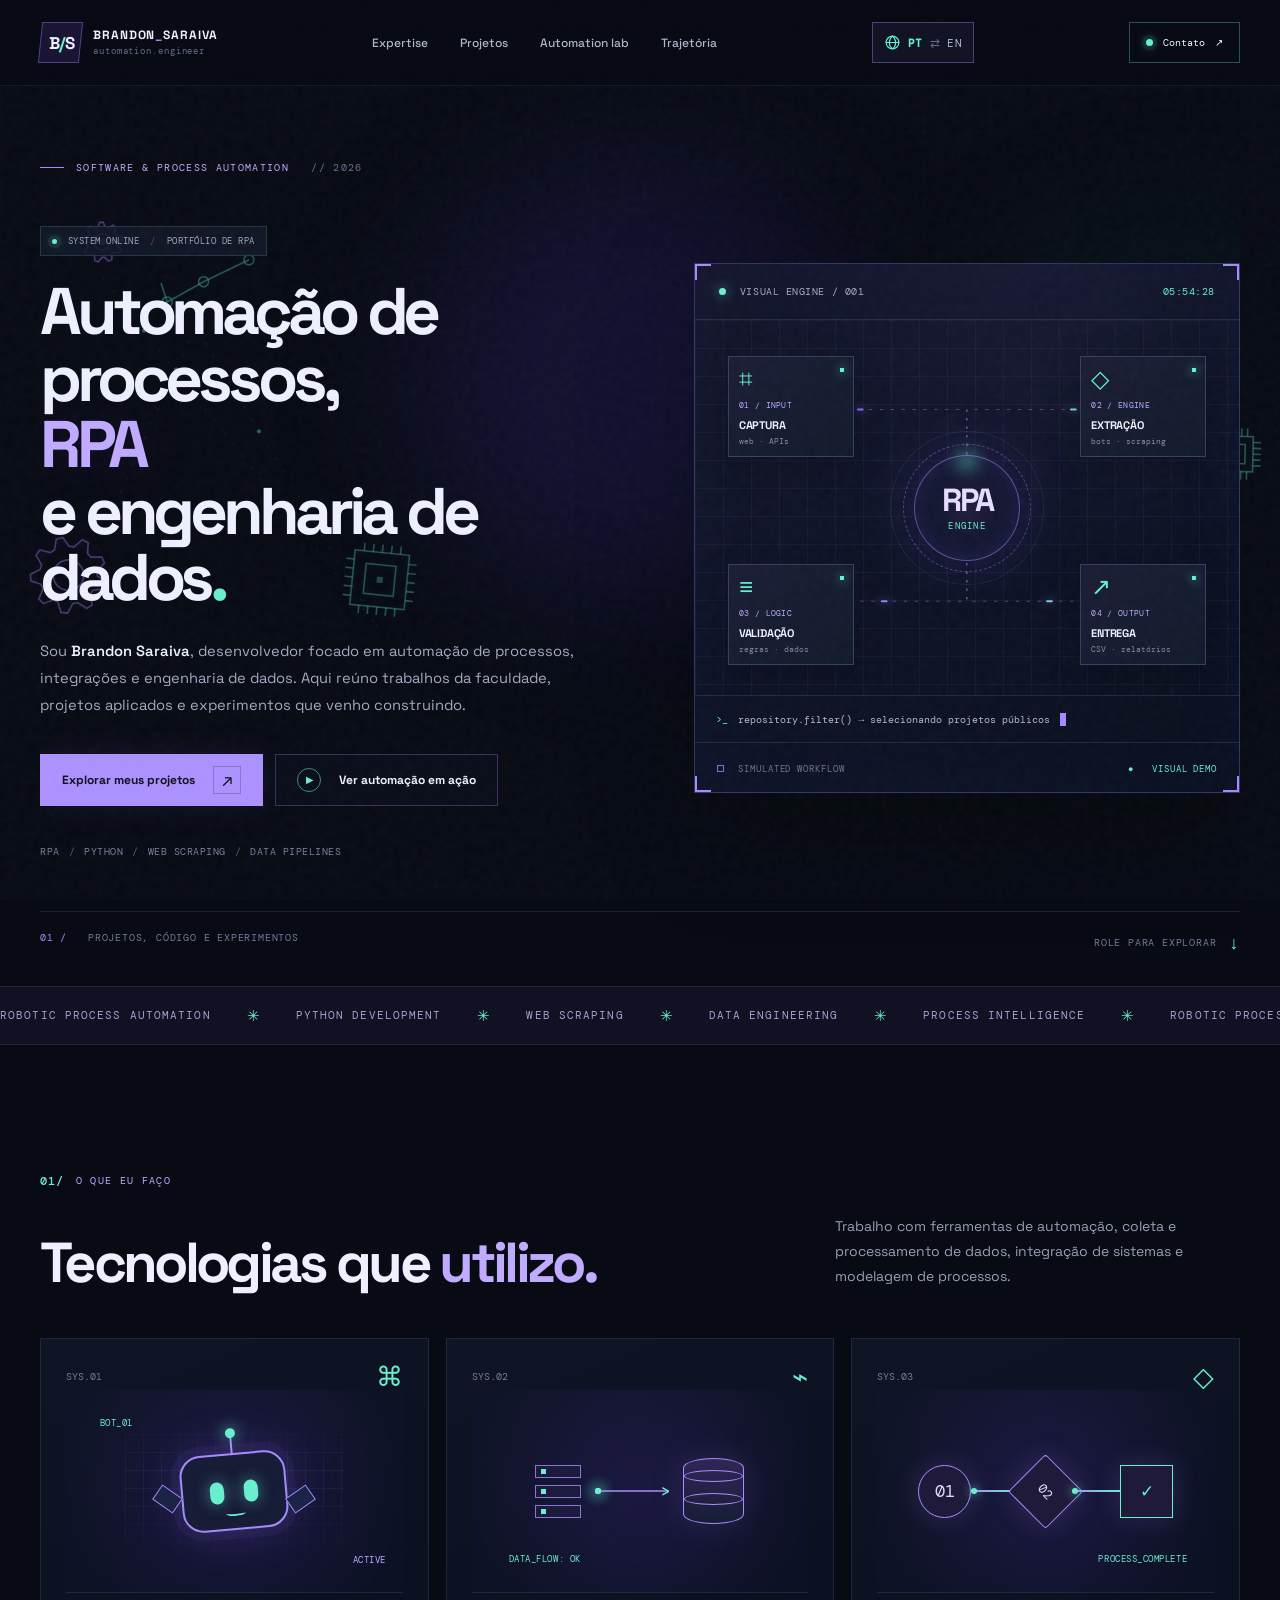
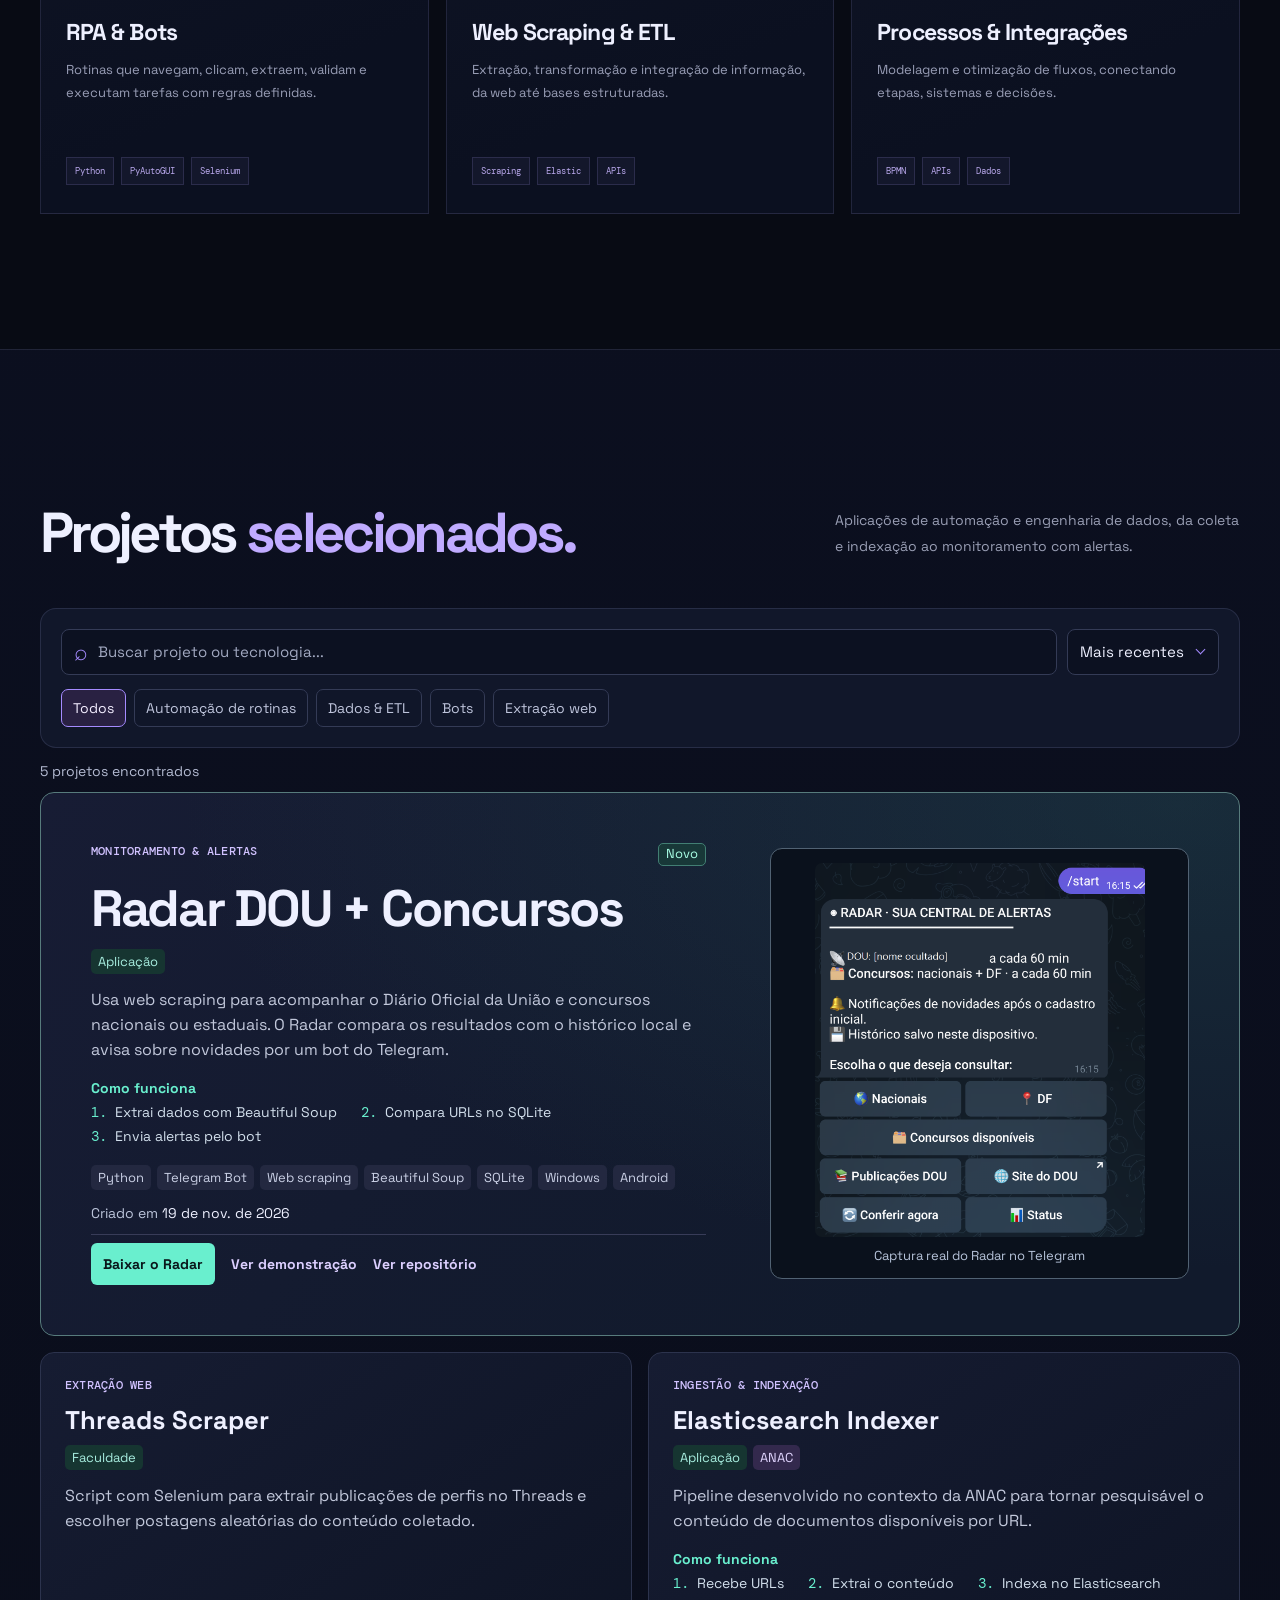
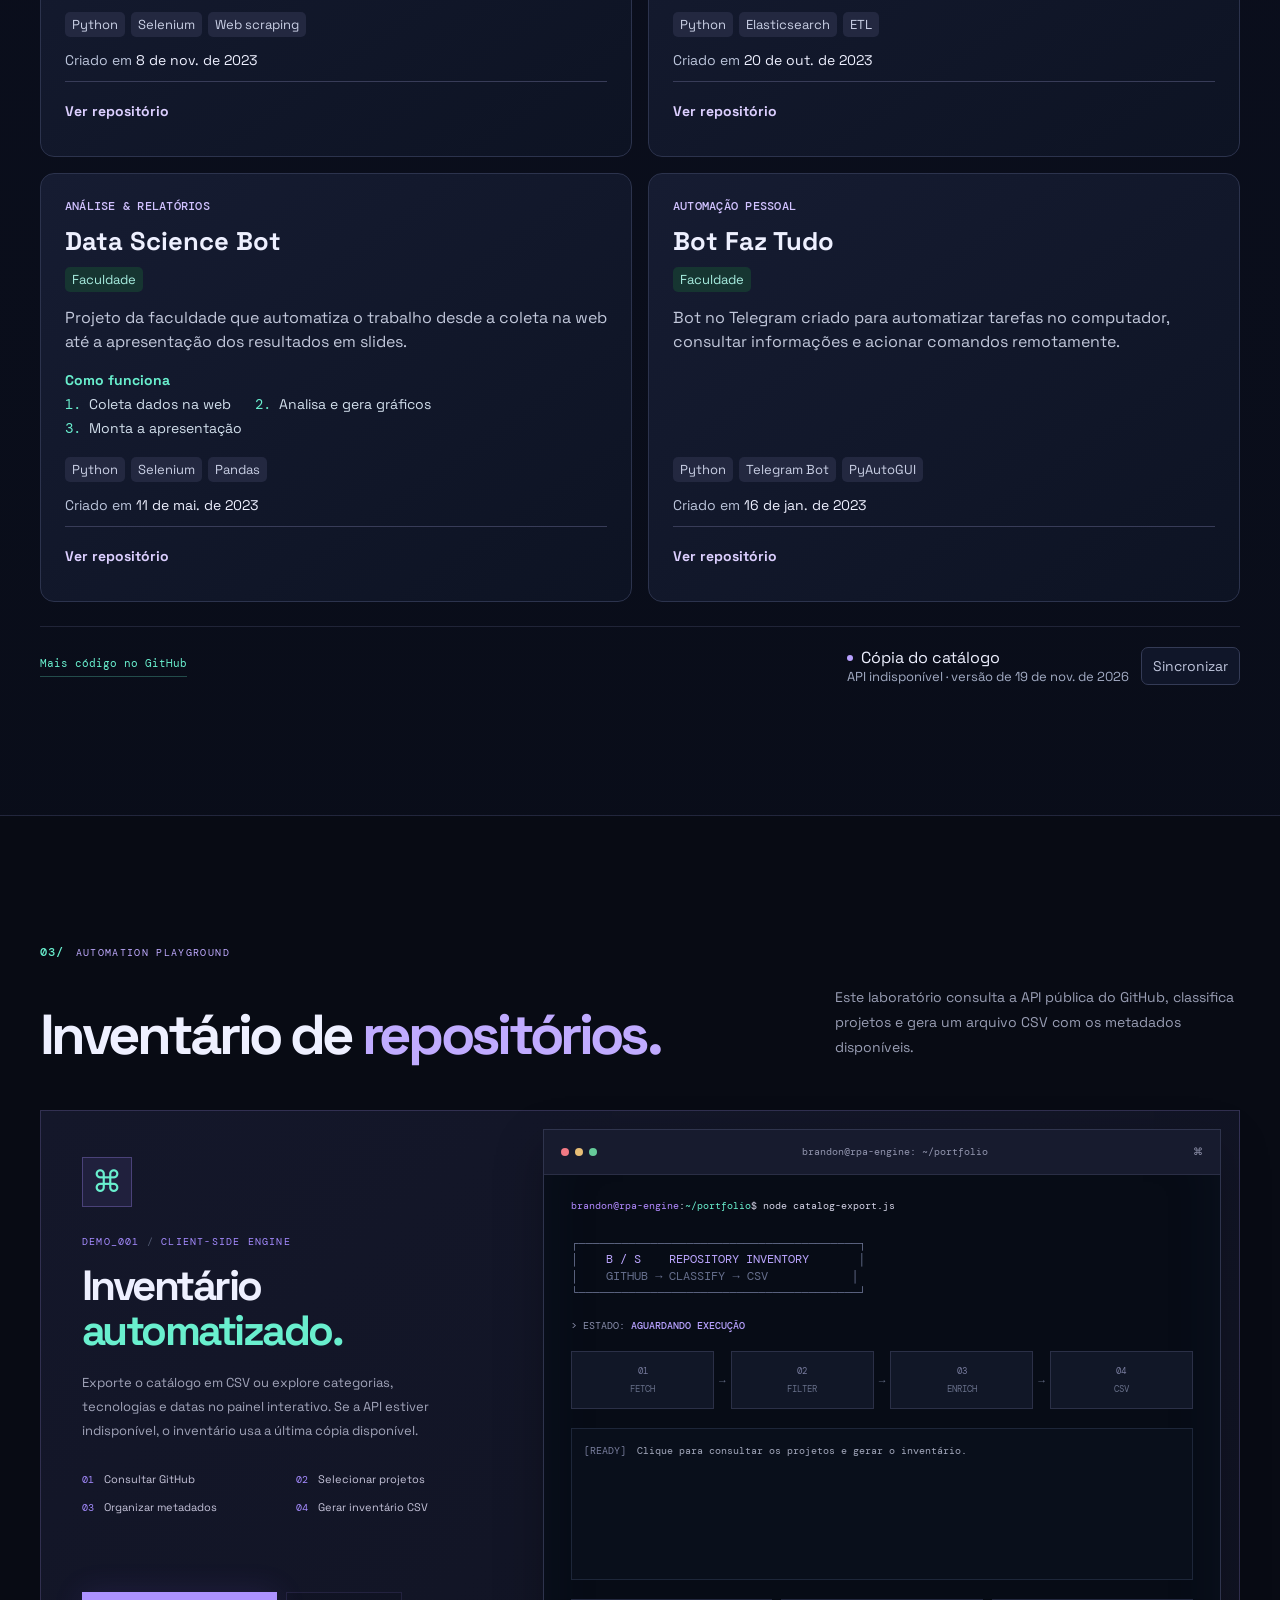
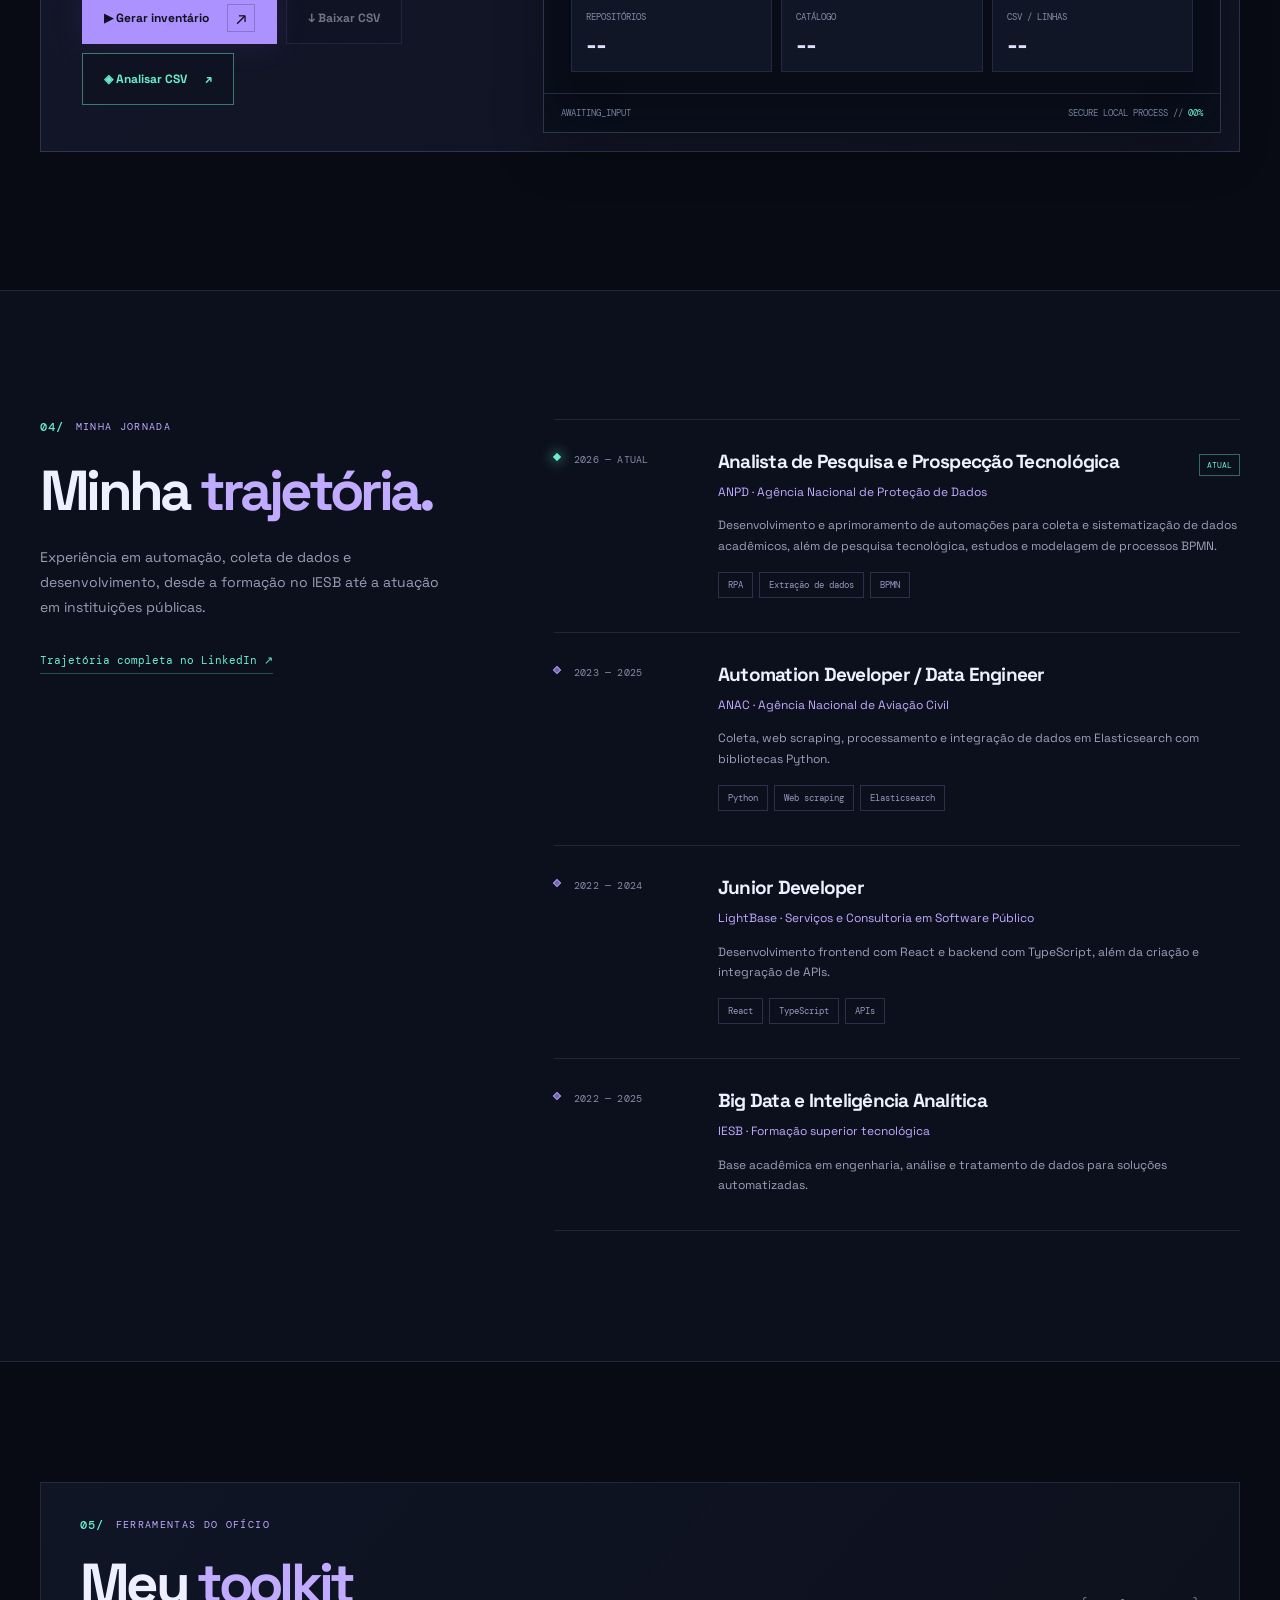
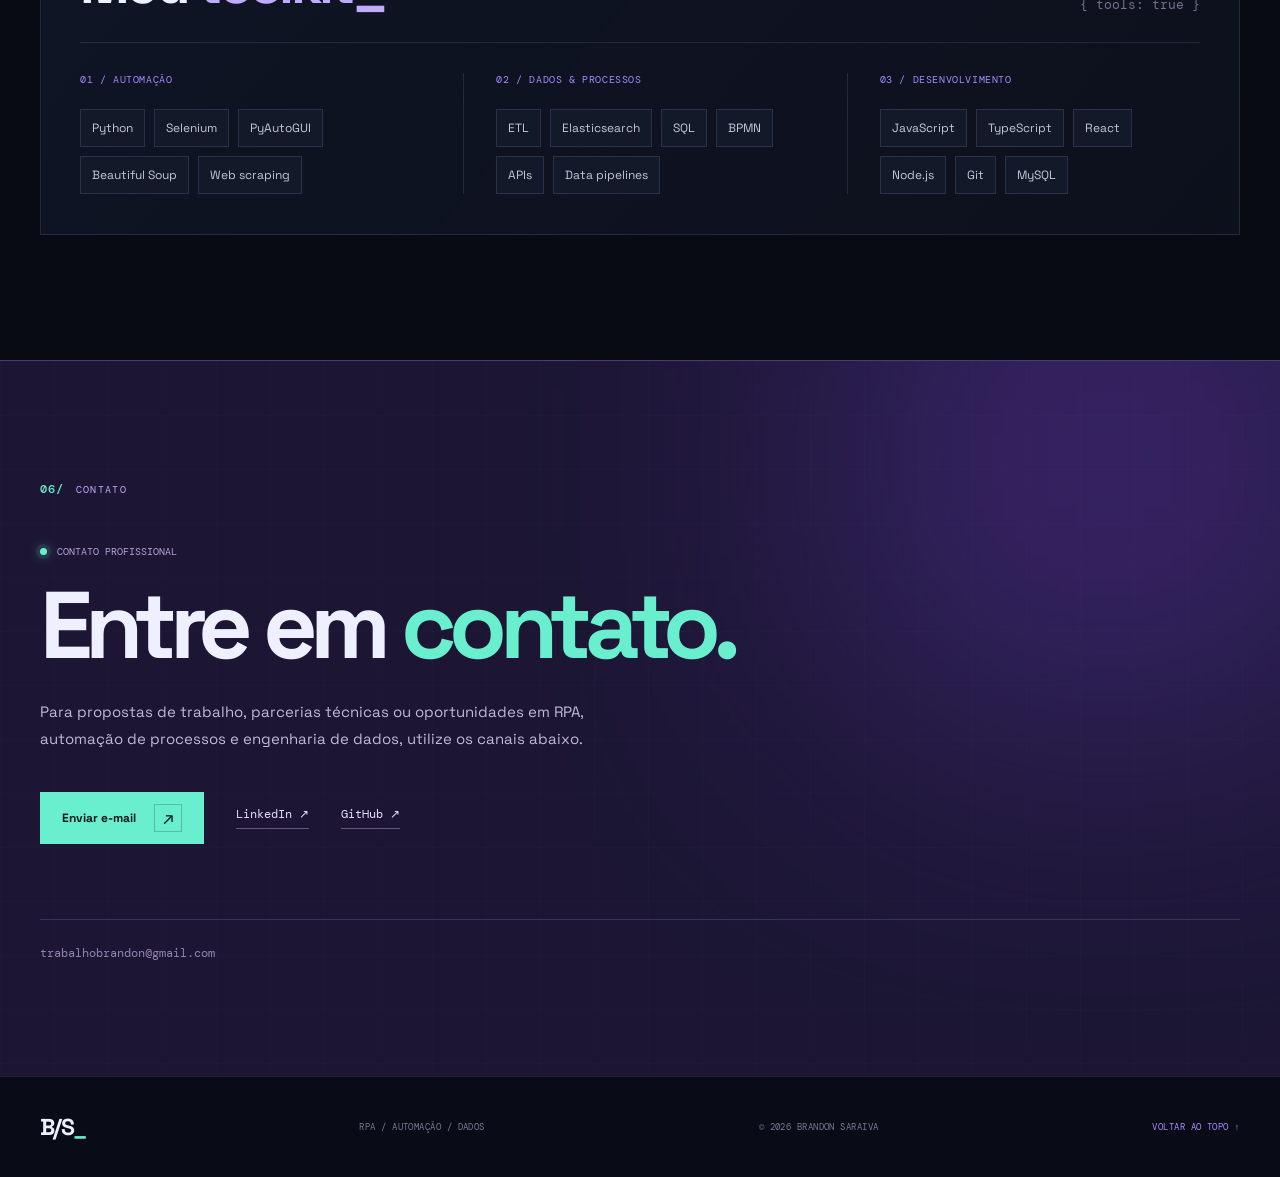
==== commit 1800529e: "Exibe projetos por ano e detalha a stack do Radar" ====
--- a/index.html
+++ b/index.html
@@ -17,12 +17,12 @@
 <link crossorigin="" href="https://fonts.gstatic.com" rel="preconnect"/>
 <link href="https://fonts.googleapis.com/css2?family=DM+Mono:wght@400;500&amp;family=Space+Grotesk:wght@400;500;600;700&amp;display=swap" rel="stylesheet"/>
 <link href="./css/styles.css?v=3" rel="stylesheet"/>
-<link href="./css/csv-insights.css?v=3" rel="stylesheet"/>
-<script defer="" src="./js/projects.js?v=3"></script>
+<link href="./css/csv-insights.css?v=4" rel="stylesheet"/>
+<script defer="" src="./js/projects.js?v=4"></script>
 <script defer="" src="./js/catalog.js?v=3"></script>
 <script defer="" src="./js/i18n.js?v=3"></script>
-<script defer="" src="./js/app.js?v=3"></script>
-<script defer="" src="./js/csv-insights.js?v=3"></script>
+<script defer="" src="./js/app.js?v=4"></script>
+<script defer="" src="./js/csv-insights.js?v=4"></script>
 </head>
 <body>
 <a class="skip-link" href="#conteudo">Ir para conteúdo</a>
@@ -237,10 +237,10 @@
           <div id="insightStackMap" class="insight-stack-map" role="group" aria-label="Tecnologias utilizadas por repositório"></div>
           <div id="insightStackSummary" class="insight-stack-summary" aria-live="polite"></div>
         </section>
-        <section class="insight-card insight-activity" aria-labelledby="insightActivityTitle">
-          <h3 id="insightActivityTitle" data-insight-text="activityTitle">Criação e último push</h3>
-          <p data-insight-text="activityNote">Veja quando cada repositório foi criado e quando recebeu o último envio de código registrado no CSV.</p>
-          <div id="insightActivity"></div>
+        <section class="insight-card insight-year-card" aria-labelledby="insightYearTitle">
+          <h3 id="insightYearTitle" data-insight-text="yearTitle">Repositórios criados por ano</h3>
+          <p data-insight-text="yearNote">Selecione um ponto para ver quais projetos foram criados naquele ano.</p>
+          <div id="insightYears"></div>
         </section>
         <section class="insight-card" aria-labelledby="insightRankTitle"><div class="insight-card-kicker">05 / REPOSITORY HIGHLIGHTS</div><h3 id="insightRankTitle" data-insight-text="rankTitle">Comparativo de repositórios</h3><p id="insightRankNote"></p><div id="insightRank" class="insight-rank-list"></div></section>
       </div>
--- a/css/csv-insights.css
+++ b/css/csv-insights.css
@@ -92,34 +92,35 @@
 .insight-bar-top strong{color:var(--cyan);font:10px var(--mono)}
 .insight-bar-track,.insight-rank-track{height:5px;background:#2b2c43;display:block;overflow:hidden}
 .insight-bar-fill{display:block;height:100%;background:linear-gradient(90deg,#8267e8,#bfaaff)}
-.insight-activity{--activity-created:#c4b4ff;--activity-pushed:var(--cyan)}
-.insight-activity > h3{margin-top:0}
-.insight-activity > p{font-size:.875rem;min-height:0}
-.insight-activity-summary{margin:0 0 14px;padding:10px 12px;border-left:2px solid var(--activity-pushed);
-  background:rgba(105,239,206,.07);color:#d1ece6;font:.875rem/1.5 var(--display)}
-.insight-activity-axis{display:flex;justify-content:space-between;gap:8px;margin:0 7px;
-  font:.8125rem/1.4 var(--display);color:#b6bdd3}
-.insight-activity-axis span:only-child{margin-inline:auto}
-.insight-activity-list{list-style:none;padding:0;margin:0}
-.insight-activity-row{display:grid;gap:6px;padding:10px 0;border-bottom:1px solid #2b3044}
-.insight-activity-row:last-child{border-bottom:0}
-.insight-activity-name{justify-self:start;color:var(--white);font:700 .9375rem/1.4 var(--display);overflow-wrap:anywhere}
-a.insight-activity-name:hover,a.insight-activity-name:focus-visible{text-decoration:underline;color:var(--activity-pushed)}
-.insight-activity-plot{height:18px;margin:0 7px;position:relative}
-.insight-activity-plot::before,.insight-activity-span{position:absolute;top:8px;height:2px}
-.insight-activity-plot::before{content:'';inset-inline:0;background:#373c56}
-.insight-activity-span{background:linear-gradient(90deg,var(--activity-created),var(--activity-pushed))}
-.insight-activity-marker{position:absolute;width:8px;height:8px;transform:translateX(-50%)}
-.insight-activity-marker.created{top:1px;border:2px solid var(--activity-created);border-radius:50%;background:#141929}
-.insight-activity-marker.pushed{bottom:1px;background:var(--activity-pushed);transform:translateX(-50%) rotate(45deg)}
-.insight-activity-dates{display:grid;grid-template-columns:repeat(2,minmax(0,1fr));gap:6px 12px}
-.insight-activity-date{display:grid;gap:2px;color:#e9eafa;font:.875rem/1.35 var(--display)}
-.insight-activity-date small{display:flex;align-items:center;gap:6px;font-size:.8125rem;color:var(--activity-created)}
-.insight-activity-date small::before{content:'';flex:0 0 8px;height:8px;border:2px solid currentColor;border-radius:50%}
-.insight-activity-date.pushed small{color:var(--activity-pushed)}
-.insight-activity-date.pushed small::before{border:0;border-radius:0;background:currentColor;transform:rotate(45deg)}
-.insight-activity-date > span{color:#aab2c9}
-.insight-activity-more{margin:8px 0 0;color:#aab2c9;font:.8125rem/1.5 var(--display)}
+.insight-year-card > h3{margin-top:0}
+.insight-year-card > p{font-size:.875rem;min-height:0}
+.insight-year-summary{margin:0;color:#d4e9e6;font:.875rem/1.5 var(--display)}
+.insight-year-scroll{overflow-x:auto;margin:6px 0 14px}
+.insight-year-chart{display:grid;grid-template-columns:2rem minmax(0,1fr);grid-template-rows:clamp(125px,18vw,180px) 2.5rem;
+  padding:25px 22px 0 0;align-items:stretch}
+.insight-year-scale,.insight-year-plot,.insight-year-axis{position:relative}
+.insight-year-scale span,.insight-year-axis span{position:absolute;color:#b9c0d7;font:.8125rem var(--display);font-variant-numeric:tabular-nums}
+.insight-year-scale span{right:8px;transform:translateY(-50%)}
+.insight-year-axis{grid-column:2;pointer-events:none}
+.insight-year-axis span{top:16px;transform:translateX(-50%)}
+.insight-year-plot svg{width:100%;height:100%;position:absolute;inset:0;overflow:visible;pointer-events:none}
+.insight-year-gridline{stroke:#3a425e;stroke-width:1;vector-effect:non-scaling-stroke}
+.insight-year-fill{fill:rgba(105,239,206,.10)}
+.insight-year-line{fill:none;stroke:var(--cyan);stroke-width:2;stroke-linejoin:round;vector-effect:non-scaling-stroke}
+.insight-year-point{width:38px;height:34px;border:0;border-radius:7px;background:transparent;position:absolute;
+  transform:translate(-50%,-50%);color:#d2fff4;padding:0}
+.insight-year-point::before{content:'';position:absolute;inset:50% auto auto 50%;transform:translate(-50%,-50%);
+  width:9px;height:9px;border-radius:50%;background:#18273a;border:2px solid var(--cyan)}
+.insight-year-point:hover::before,.insight-year-point[aria-pressed=true]::before{background:var(--cyan);box-shadow:0 0 0 3px #69efce38}
+.insight-year-point > span{position:absolute;bottom:calc(50% + 7px);left:50%;transform:translateX(-50%);
+  background:#14192a;padding:2px 4px;border-radius:4px;font:700 .8125rem/1 var(--display)}
+.insight-year-details{border-top:1px solid #3a425e;padding-top:11px;color:#d0d6e8}
+.insight-year-details h4{margin:0 0 7px;font:700 .9rem/1.4 var(--display);color:var(--white)}
+.insight-year-details p,.insight-year-projects{margin:0;font:.875rem/1.55 var(--display)}
+.insight-year-projects{padding-left:1.15rem;max-height:10rem;overflow-y:auto;overflow-wrap:anywhere}
+.insight-year-projects li+li{margin-top:4px}
+.insight-year-projects a{text-decoration:underline;text-underline-offset:2px}
+.insight-year-projects a:hover,.insight-year-projects a:focus-visible{color:var(--cyan)}
 .insight-no-data{font:12px/1.7 var(--display);color:#939ab5;min-height:80px;display:grid;place-items:center;text-align:center}
 .insight-rank-list{display:grid;gap:10px}
 .insight-rank-item{display:flex;align-items:center;gap:12px;padding:9px 0;border-bottom:1px solid #2b3044}
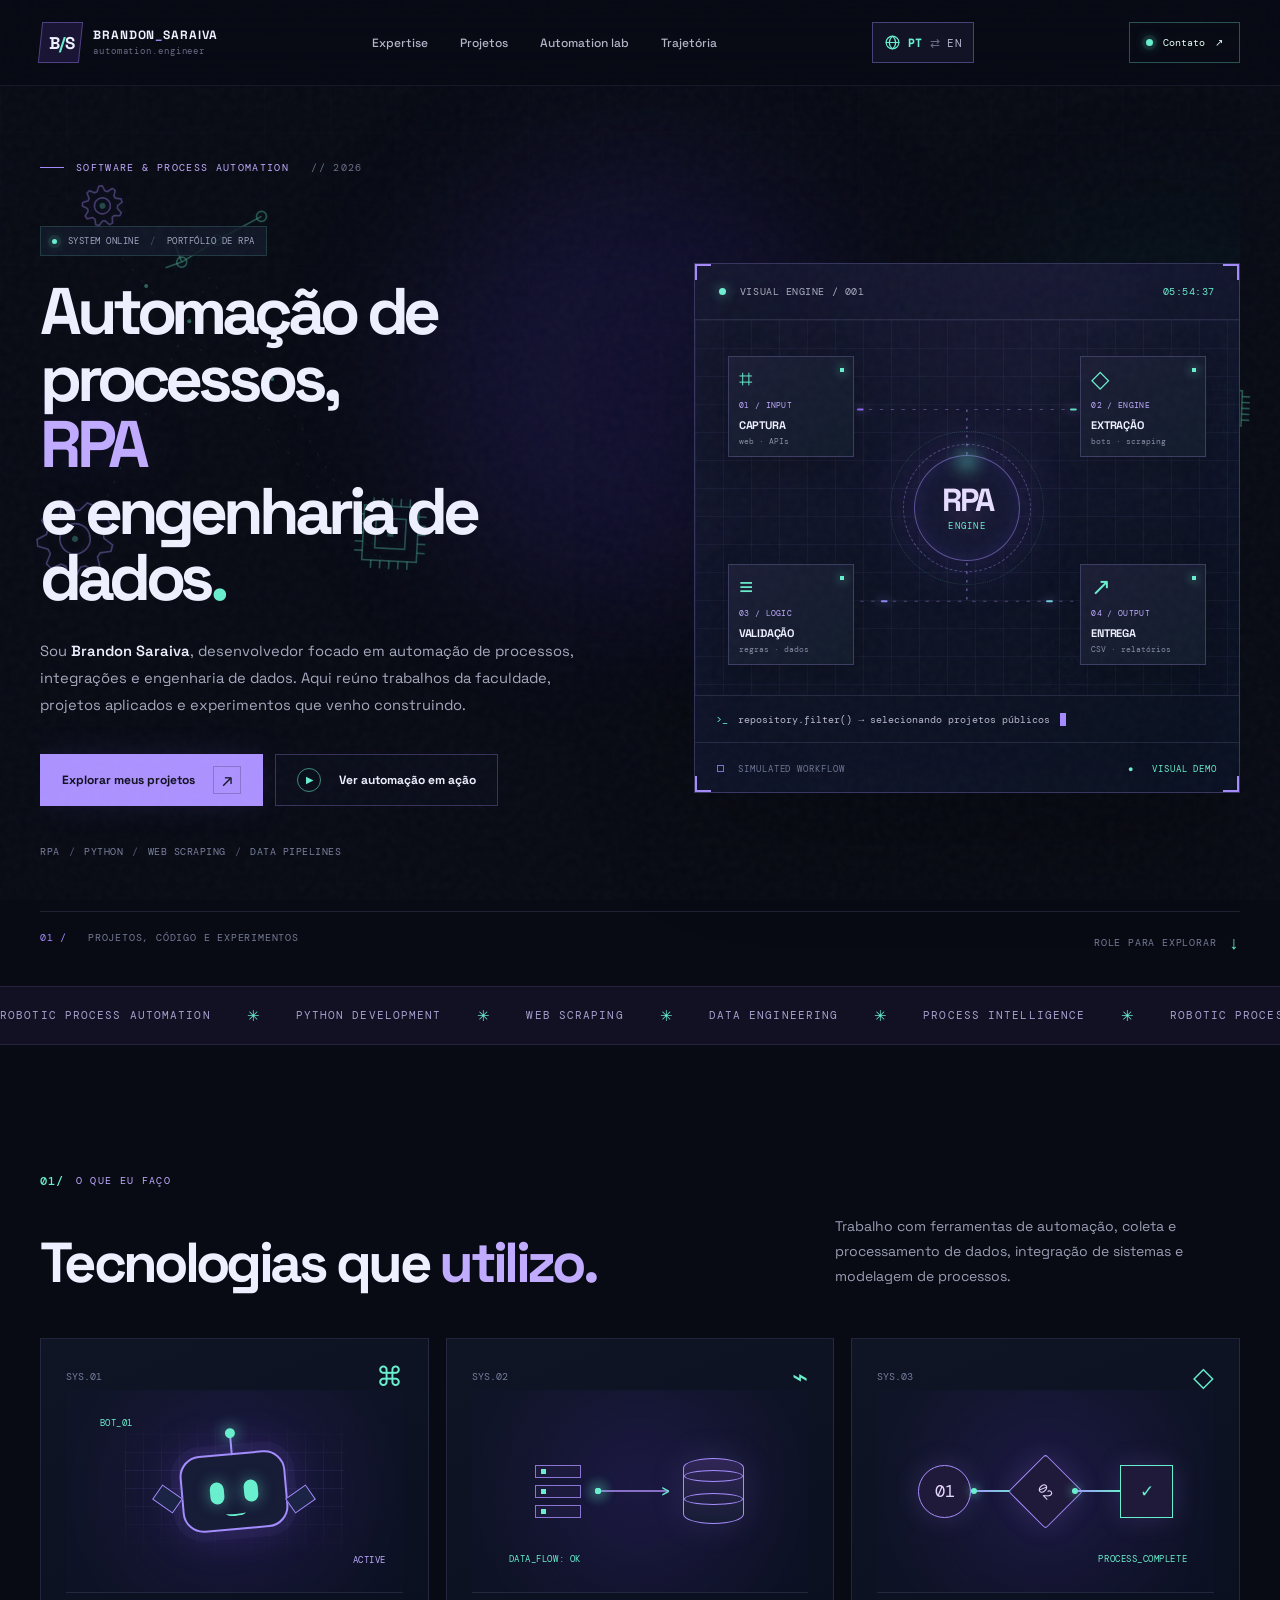
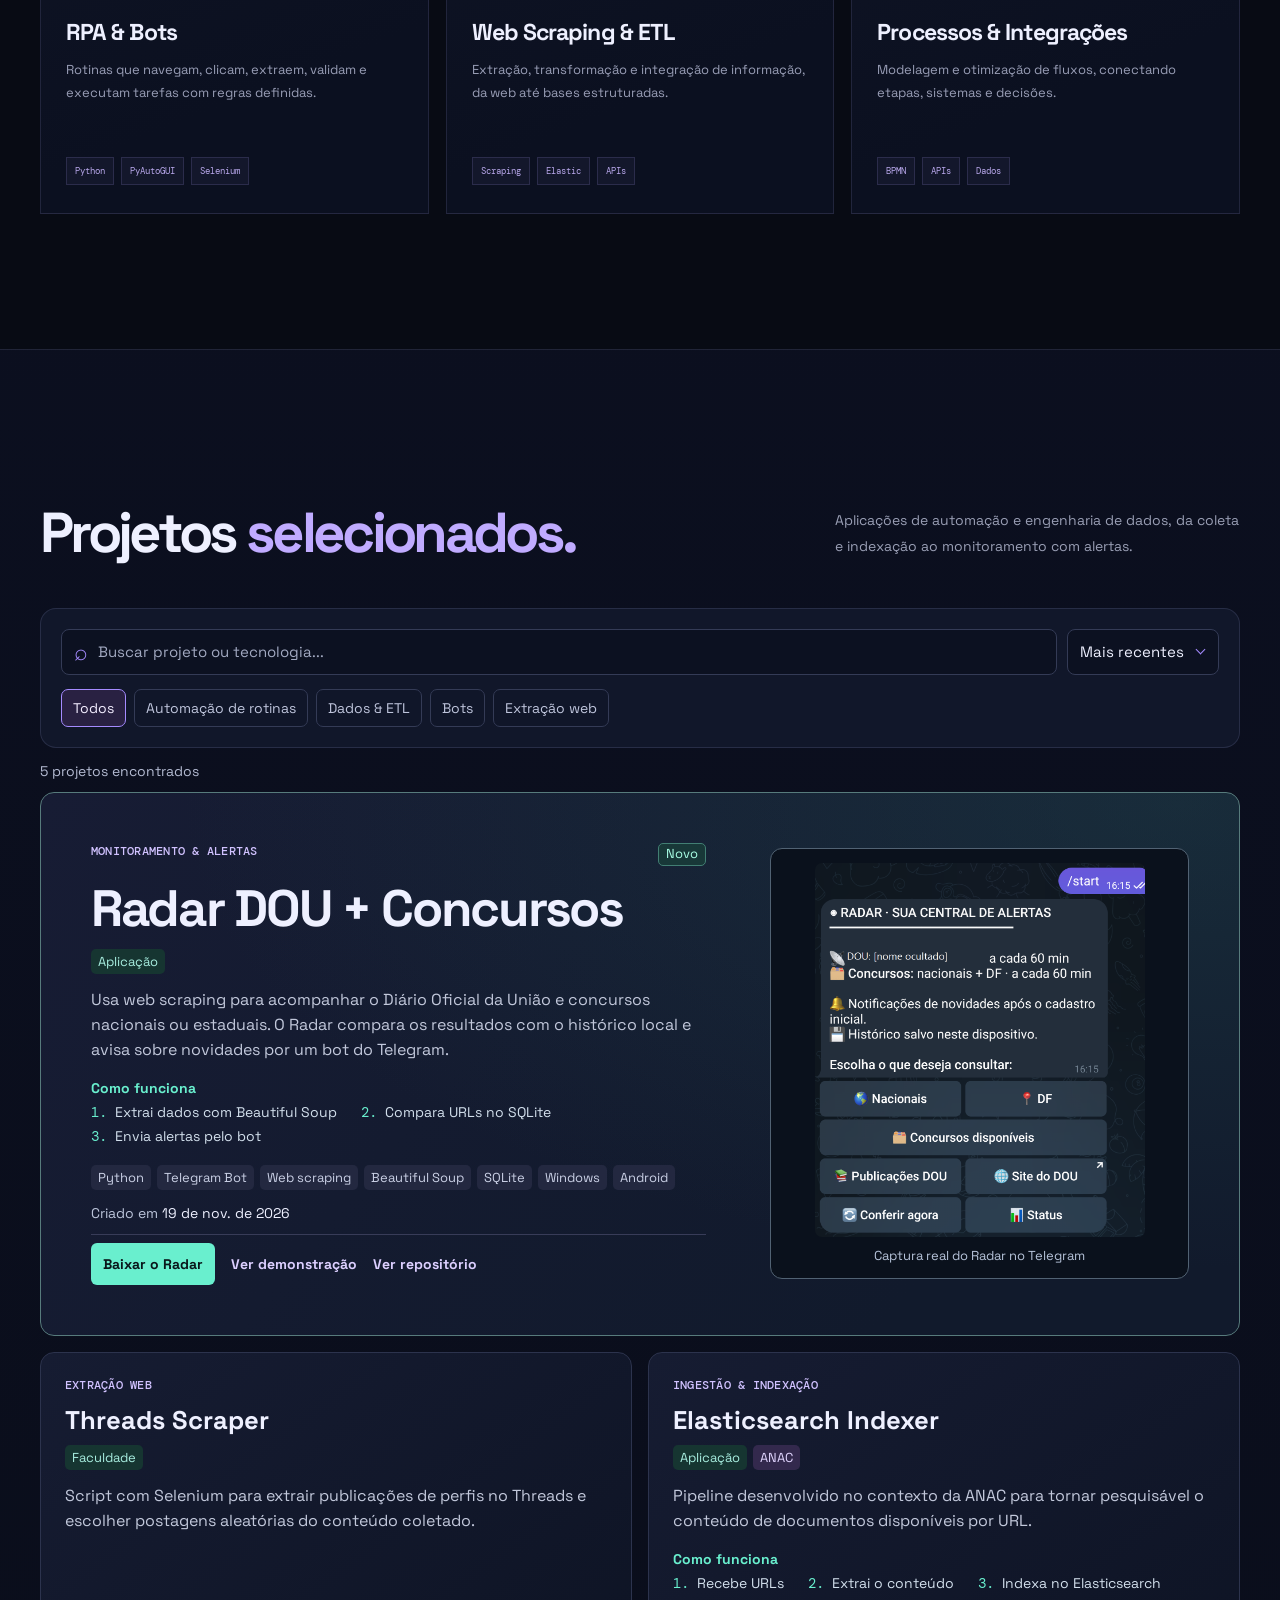
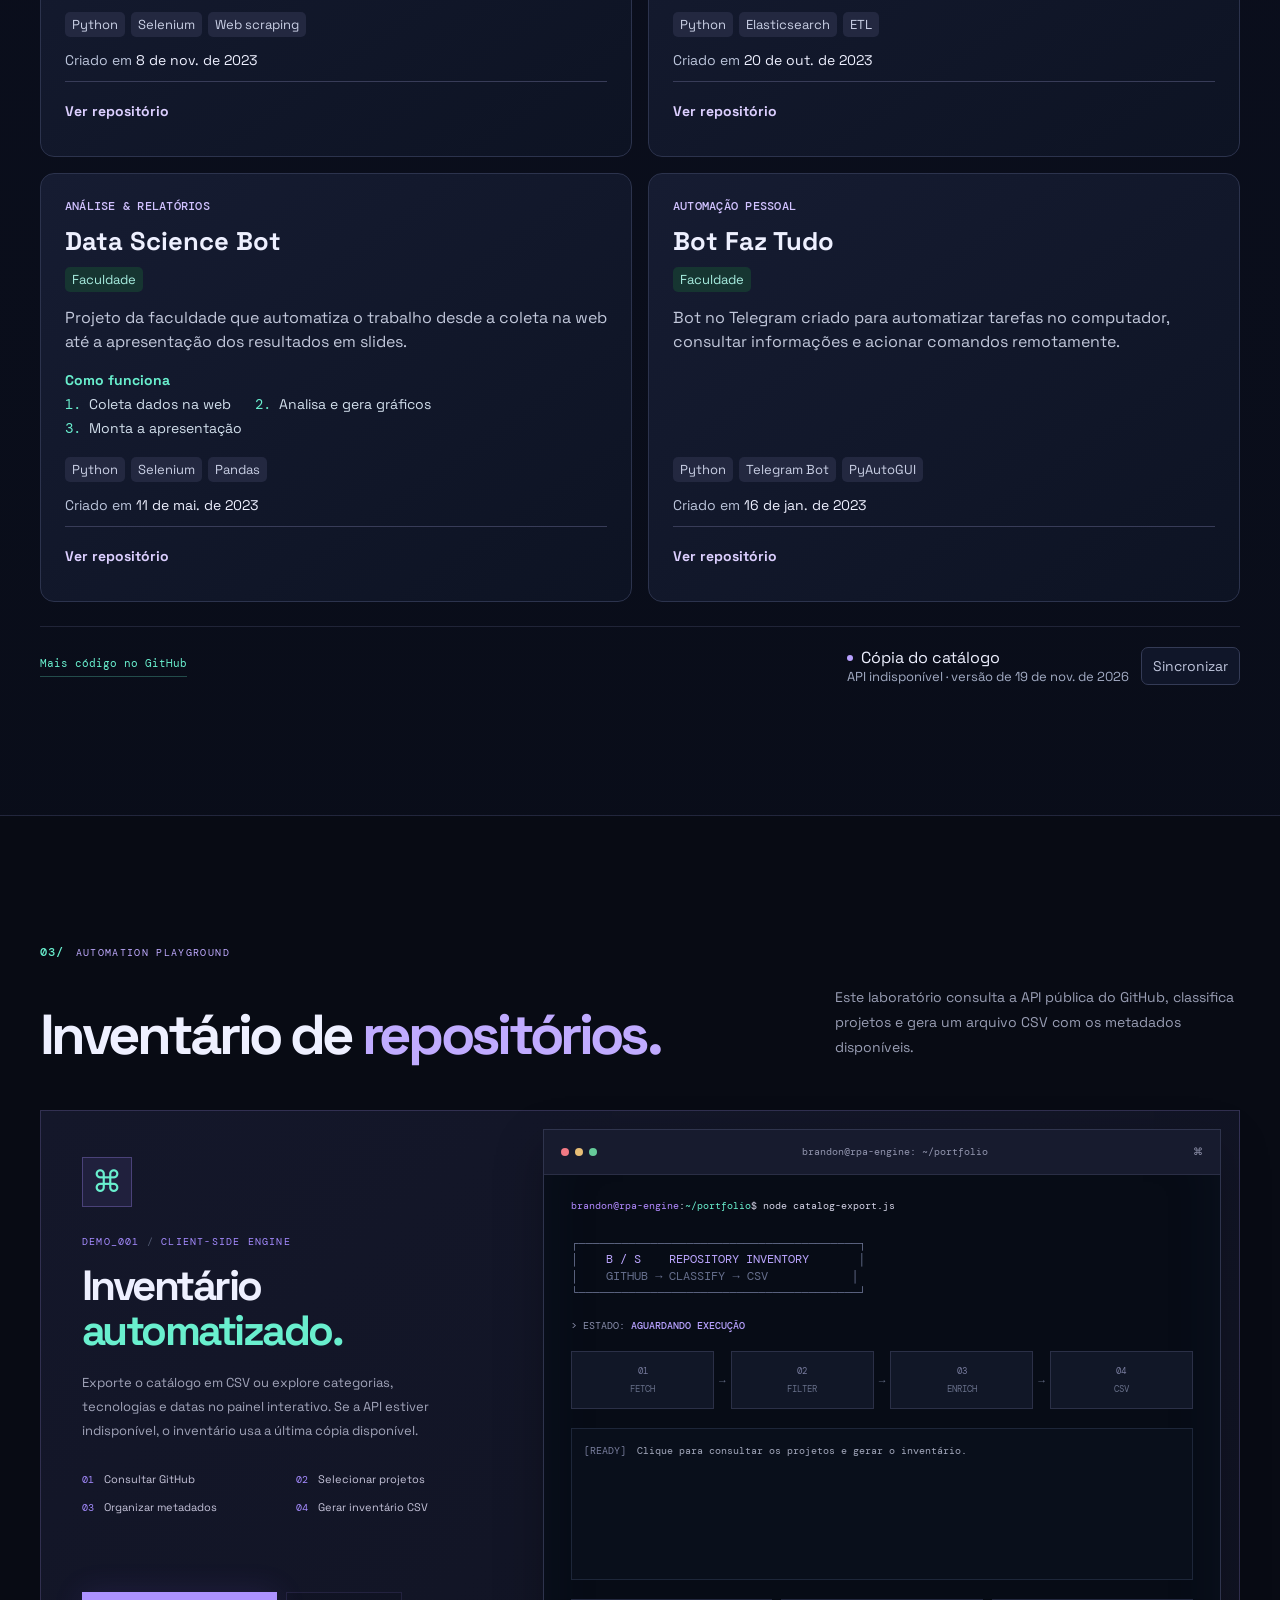
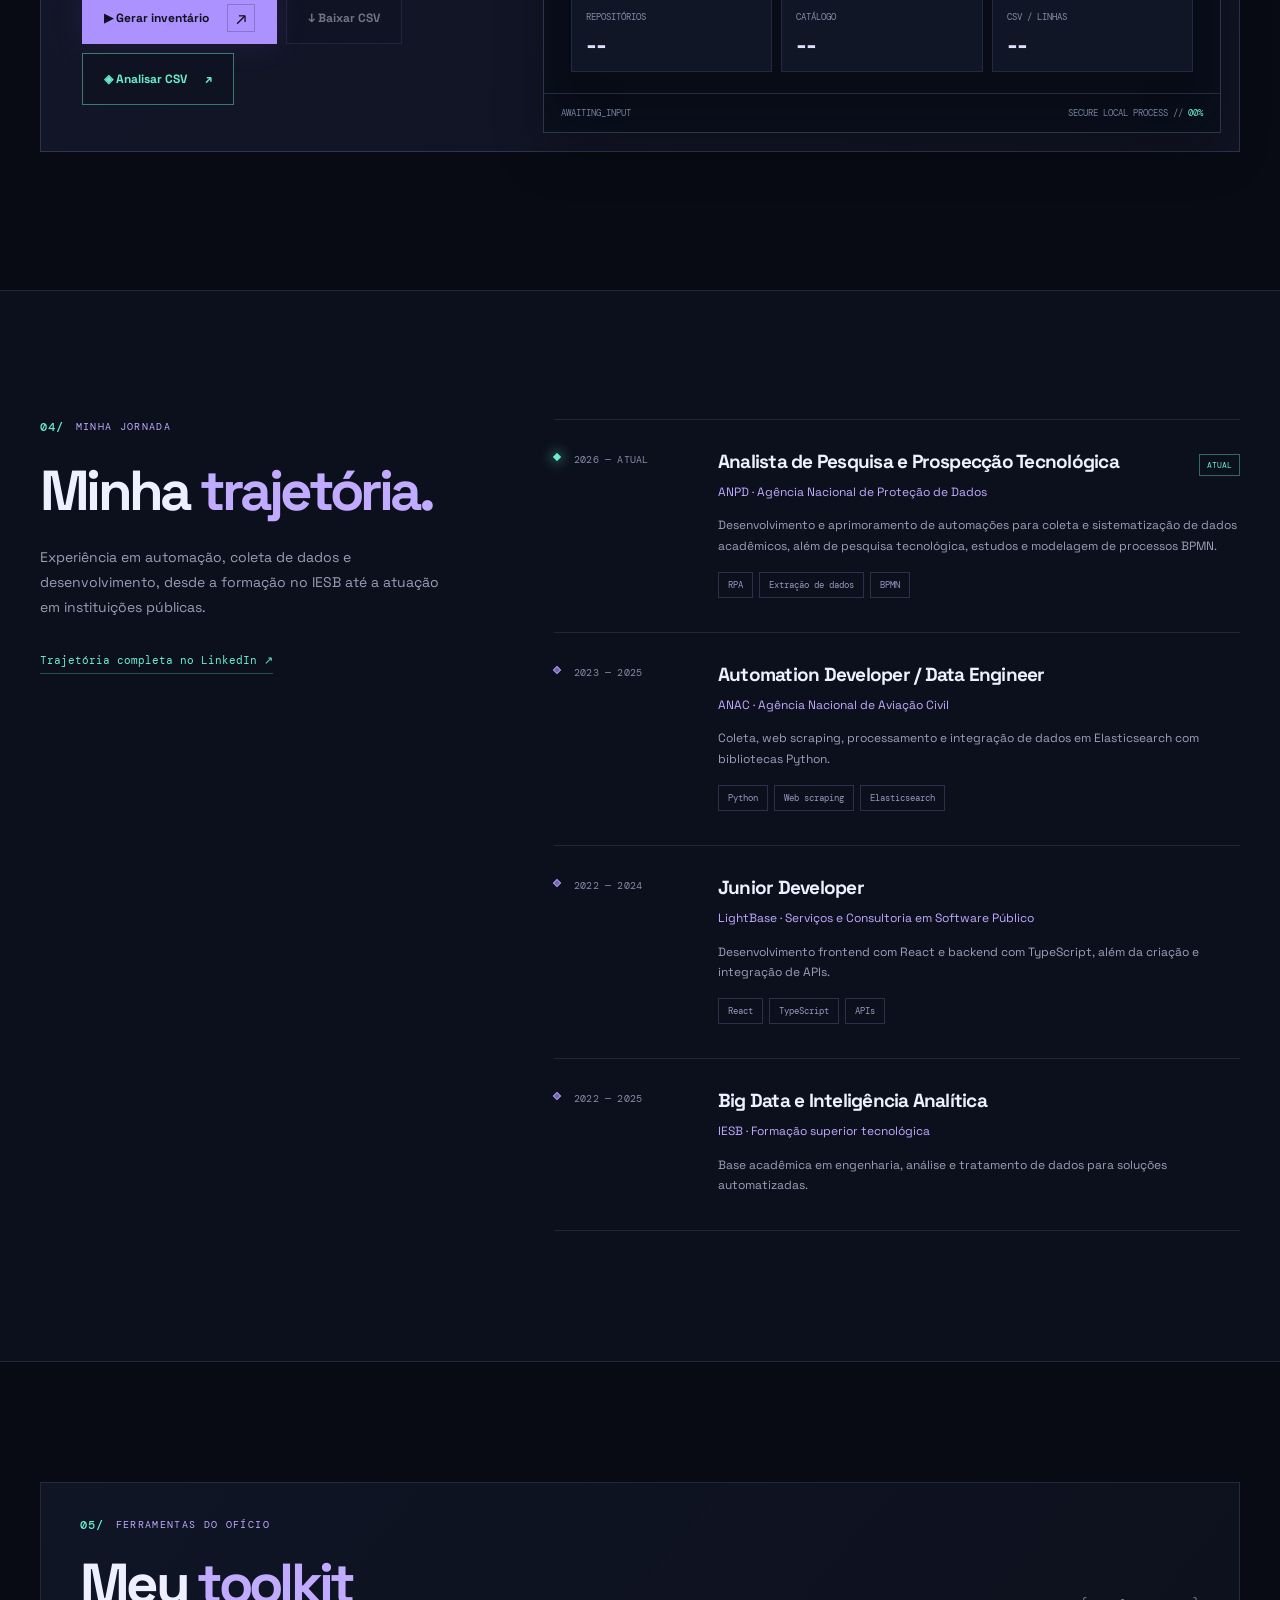
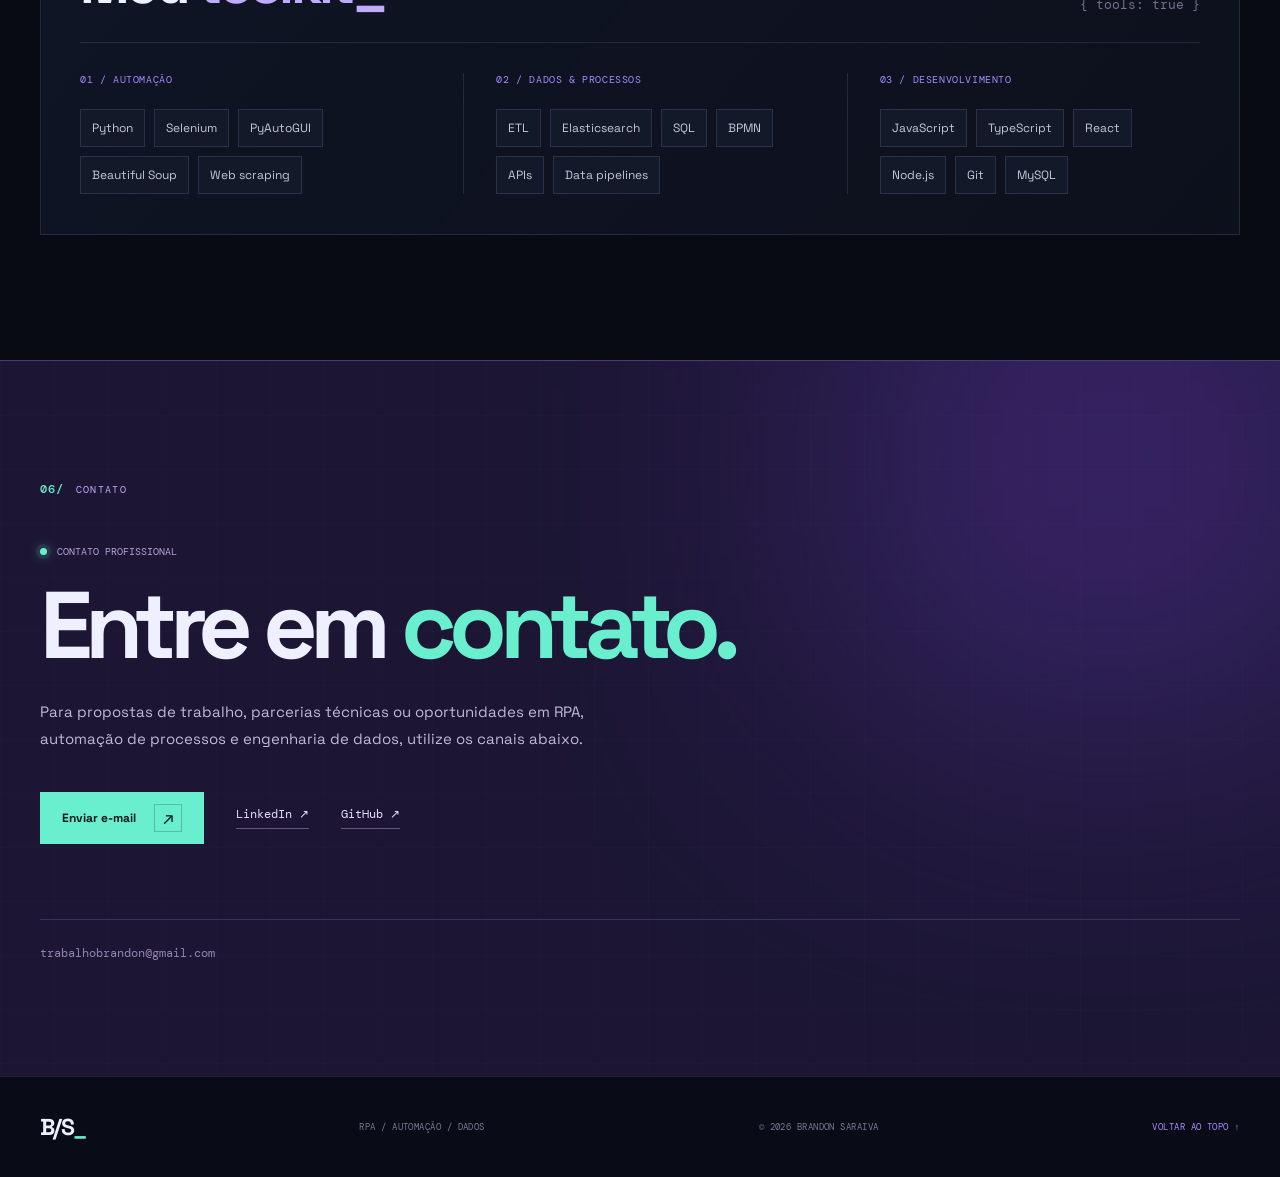
==== commit 6d00697b: "Destaca a fatia ao navegar pela legenda de projetos" ====
--- a/index.html
+++ b/index.html
@@ -17,12 +17,12 @@
 <link crossorigin="" href="https://fonts.gstatic.com" rel="preconnect"/>
 <link href="https://fonts.googleapis.com/css2?family=DM+Mono:wght@400;500&amp;family=Space+Grotesk:wght@400;500;600;700&amp;display=swap" rel="stylesheet"/>
 <link href="./css/styles.css?v=3" rel="stylesheet"/>
-<link href="./css/csv-insights.css?v=4" rel="stylesheet"/>
+<link href="./css/csv-insights.css?v=5" rel="stylesheet"/>
 <script defer="" src="./js/projects.js?v=4"></script>
 <script defer="" src="./js/catalog.js?v=3"></script>
 <script defer="" src="./js/i18n.js?v=3"></script>
 <script defer="" src="./js/app.js?v=4"></script>
-<script defer="" src="./js/csv-insights.js?v=4"></script>
+<script defer="" src="./js/csv-insights.js?v=5"></script>
 </head>
 <body>
 <a class="skip-link" href="#conteudo">Ir para conteúdo</a>
@@ -227,7 +227,13 @@
       <p id="insightNoResults" class="insight-no-results" data-insight-text="noFilter" hidden>Nenhum projeto corresponde aos filtros. Limpe os filtros para explorar novamente.</p>
       <div class="insight-grid">
         <section class="insight-card" aria-labelledby="insightCatTitle"><div class="insight-card-kicker">01 / CATEGORY SIGNAL</div><h3 id="insightCatTitle" data-insight-text="donutTitle">Projetos por tipo</h3><p id="insightDonutNote" data-insight-text="donutNote">Agrupamento pela finalidade dos projetos. As ferramentas e técnicas aparecem nos gráficos seguintes.</p>
-          <div class="insight-donut-layout"><div id="insightDonut" class="insight-donut" role="img" aria-label="Distribuição por categoria"><div class="insight-donut-hole"><strong id="insightDonutNumber">0</strong><small id="insightDonutCaption">projetos</small></div></div><div id="insightCategoriesLegend" class="insight-categories-legend"></div></div>
+          <div class="insight-donut-layout">
+            <div id="insightDonut" class="insight-donut" role="img" aria-label="Distribuição por categoria">
+              <div id="insightDonutSlices" class="insight-donut-slices" aria-hidden="true"></div>
+              <div class="insight-donut-hole"><strong id="insightDonutNumber">0</strong><small id="insightDonutCaption">projetos</small></div>
+            </div>
+            <div id="insightCategoriesLegend" class="insight-categories-legend"></div>
+          </div>
         </section>
         <section class="insight-card" aria-labelledby="insightTechTitle"><div class="insight-card-kicker">02 / TECH STACK</div><h3 id="insightTechTitle" data-insight-text="techTitle">Ferramentas e técnicas</h3><p data-insight-text="techNote">Cada barra indica quantos dos repositórios selecionados utilizam a ferramenta ou técnica.</p><div id="insightTechBars" class="insight-tech-bars"></div></section>
         <section class="insight-card insight-card-wide insight-stack-card" aria-labelledby="insightStackTitle">
--- a/css/csv-insights.css
+++ b/css/csv-insights.css
@@ -70,15 +70,22 @@
 .insight-donut-layout{display:flex;align-items:center;justify-content:space-around;gap:18px;flex-wrap:wrap}
 .insight-donut{width:clamp(152px,18vw,194px);height:clamp(152px,18vw,194px);
   border-radius:50%;display:grid;place-items:center;flex-shrink:0;position:relative}
+.insight-donut-slices,.insight-donut-slices::before,.insight-donut-slice{
+  position:absolute;inset:0;border-radius:inherit;pointer-events:none}
+.insight-donut-slices::before{content:'';background:rgba(19,23,40,.34);opacity:0;transition:opacity .16s ease-out}
+.insight-donut-slices[data-preview=true]::before{opacity:1}
+.insight-donut-slice{opacity:0;transition:opacity .16s ease-out,transform .16s ease-out}
+.insight-donut-slice[data-active=true]{opacity:1;transform:scale(1.07)}
 .insight-donut-hole{width:72%;height:72%;border-radius:50%;background:#131728;
-  display:flex;flex-direction:column;align-items:center;justify-content:center}
+  display:flex;flex-direction:column;align-items:center;justify-content:center;position:relative;z-index:1}
 .insight-donut-hole strong{font:700 34px var(--display);line-height:1;color:var(--white)}
 .insight-donut-hole small{font:9px var(--mono);color:#a4a6c6;margin-top:5px}
 .insight-categories-legend{min-width:210px;flex:1;display:grid;gap:4px}
 .insight-legend-item{display:flex;justify-content:space-between;gap:10px;align-items:center;
   border:1px solid transparent;background:transparent;color:var(--white);
   text-align:left;padding:8px 7px;font:11px var(--display)}
-.insight-legend-item[aria-pressed=true],.insight-legend-item:hover{border-color:#555077;background:#22223a}
+.insight-legend-item[aria-pressed=true],.insight-legend-item:hover,.insight-legend-item:focus-visible{
+  border-color:#555077;background:#22223a}
 .insight-legend-name{display:flex;align-items:center;gap:8px}
 .insight-swatch{width:9px;height:9px;display:inline-block;flex-shrink:0}
 .insight-legend-item strong{font:10px var(--mono);white-space:nowrap;color:#c8c3e6}
@@ -152,6 +159,10 @@
   .insight-error{margin:0 17px 12px}
 }
 @media(prefers-reduced-motion:reduce){.insight-timeline-bar,.insight-drop{transition:none}}
+@media(prefers-reduced-motion:reduce){
+  .insight-donut-slices::before,.insight-donut-slice{transition:none}
+  .insight-donut-slice[data-active=true]{transform:none}
+}
 
 .insight-card-wide{grid-column:1/-1}
 
